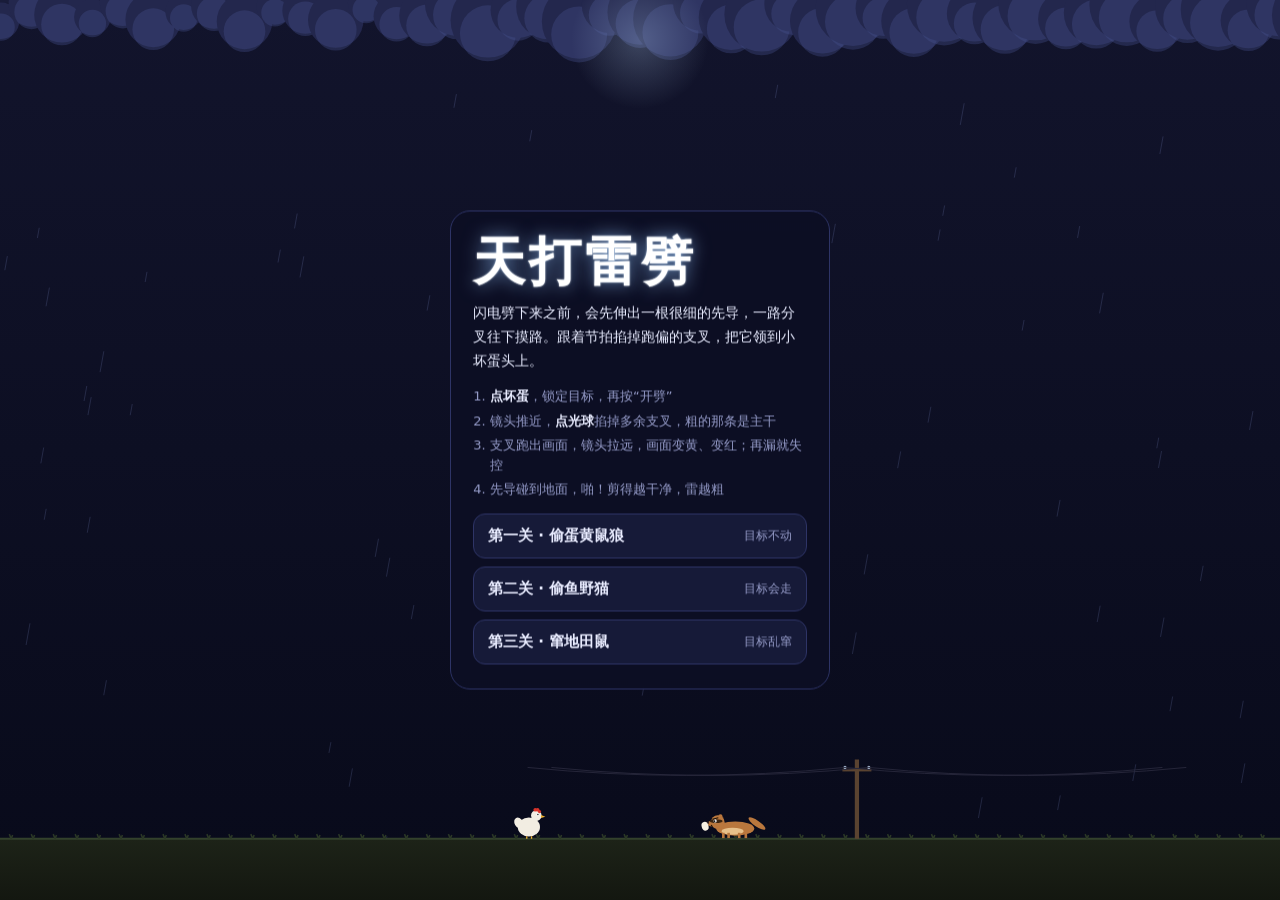
==== tianda/index.html @ 5920cec5 "Add 天打雷劈 lightning game prototype (tianda/) Co-Authored-By: Claude Opus 5.5 <noreply@anthropic.com> " ====
<!doctype html>
<html lang="zh-CN">
<head>
<meta charset="utf-8">
<meta name="viewport" content="width=device-width,initial-scale=1,viewport-fit=cover">
</head>
<body>
<title>天打雷劈</title>
<style>
/* Layout: full-bleed storm canvas; HUD pinned to the safe edges; menus float as one card in the middle */
:root{
  --night:#0a0c1d; --storm:#1b1f3f; --panel:rgba(13,15,36,.9); --line:#2e3466;
  --volt:#bfe6ff; --volt-hot:#ffffff; --amber:#ffc94a; --alarm:#ff4d5e; --ink:#e9ecff; --mute:#959bc8;
  --display:"PingFang SC","Hiragino Sans GB","Microsoft YaHei",system-ui,sans-serif;
  --body:system-ui,-apple-system,"PingFang SC","Microsoft YaHei",sans-serif;
  color-scheme:dark;
}
html,body{height:100%;margin:0;overflow:hidden;background:var(--night);color:var(--ink);font-family:var(--body);
  touch-action:none;-webkit-user-select:none;user-select:none;-webkit-tap-highlight-color:transparent}
[hidden]{display:none!important}
canvas{position:fixed;inset:0;display:block}
.hud{position:fixed;left:0;right:0;top:0;padding:calc(env(safe-area-inset-top,0px) + 12px) 16px 0;
  display:flex;justify-content:space-between;align-items:flex-start;gap:12px;pointer-events:none}
.hud-l{display:grid;gap:2px;min-width:0}
.lv{font-family:var(--display);font-weight:700;font-size:20px;letter-spacing:.04em;color:var(--volt-hot)}
.tg{font-size:12px;color:var(--mute)}
.hud-r{display:grid;justify-items:end;gap:6px}
.chip{font-size:12px;font-weight:700;padding:3px 10px;border-radius:999px;border:1px solid var(--line);color:var(--volt);background:rgba(10,12,29,.6);letter-spacing:.06em}
.chip.y{color:#1b1400;background:var(--amber);border-color:var(--amber)}
.chip.r{color:#fff;background:var(--alarm);border-color:var(--alarm)}
.prog{font-size:12px;color:var(--mute);font-variant-numeric:tabular-nums}
.prog b{color:var(--ink);font-size:15px}
.bottom{position:fixed;left:0;right:0;bottom:0;padding:0 16px calc(env(safe-area-inset-bottom,0px) + 18px);
  display:grid;justify-items:center;gap:10px;pointer-events:none}
.beats{display:flex;gap:10px}
.beats i{width:10px;height:10px;border-radius:50%;background:var(--line);transition:background .08s,transform .08s}
.beats i.on{background:var(--volt-hot);transform:scale(1.5);box-shadow:0 0 12px var(--volt)}
.beats i.on.acc{background:var(--amber);box-shadow:0 0 14px var(--amber)}
.hint{font-size:13px;color:var(--mute);text-align:center;max-width:32em}
.btn{pointer-events:auto;font-family:var(--display);font-size:22px;letter-spacing:.12em;border:0;border-radius:14px;
  padding:12px 34px;background:var(--amber);color:#1b1400;cursor:pointer;box-shadow:0 0 0 3px rgba(255,201,74,.25),0 0 28px rgba(255,201,74,.45)}
.btn:focus-visible,.panel button:focus-visible{outline:3px solid var(--volt);outline-offset:2px}
.btn:active{transform:translateY(1px)}
.panel{position:fixed;left:50%;top:50%;transform:translate(-50%,-50%);width:min(380px,calc(100% - 32px));max-height:calc(100% - 48px);overflow:auto;
  box-sizing:border-box;padding:24px 22px;border-radius:20px;background:var(--panel);border:1px solid var(--line);
  backdrop-filter:blur(6px);-webkit-backdrop-filter:blur(6px);display:grid;gap:14px}
.panel h1{margin:0;font-family:var(--display);font-weight:800;font-size:52px;line-height:1;letter-spacing:.08em;color:var(--volt-hot);
  text-shadow:0 0 18px rgba(150,200,255,.7),0 0 2px #fff;text-wrap:balance}
.sub{margin:0;font-size:14px;line-height:1.7;color:var(--ink)}
.how{margin:0;padding-left:1.3em;display:grid;gap:4px;font-size:13px;line-height:1.55;color:var(--mute)}
.how b{color:var(--ink);font-weight:700}
.levels{display:grid;gap:8px}
.levels button,.btns button{font-family:var(--body);font-size:15px;font-weight:700;text-align:left;cursor:pointer;
  border-radius:12px;border:1px solid var(--line);background:#161a38;color:var(--ink);padding:12px 14px;display:flex;justify-content:space-between;align-items:center;gap:10px}
.levels button span{font-weight:400;font-size:12px;color:var(--mute)}
.levels button:hover,.btns button:hover{border-color:var(--volt)}
.levels button.best span{color:var(--amber)}
.grade{font-family:var(--display);font-weight:800;font-size:64px;line-height:1;letter-spacing:.1em;text-align:center;color:var(--volt-hot);text-shadow:0 0 22px rgba(150,200,255,.75)}
.grade.miss{color:var(--mute);text-shadow:none}
.rline{text-align:center;font-size:14px;color:var(--ink);margin:0}
.score{text-align:center;font-variant-numeric:tabular-nums;color:var(--mute)}
.score b{font-size:40px;color:var(--amber);font-family:var(--display);font-weight:400}
.stars{text-align:center;font-size:26px;letter-spacing:.2em;color:var(--line)}
.stars .on{color:var(--amber)}
.rows{margin:0;display:grid;grid-template-columns:1fr auto;gap:6px 12px;font-size:13px}
.rows dt{color:var(--mute)}
.rows dd{margin:0;text-align:right;font-variant-numeric:tabular-nums;color:var(--ink)}
.rows dt small{display:block;font-size:11px;opacity:.75}
.btns{display:grid;grid-template-columns:1fr 1fr;gap:8px}
.btns button{justify-content:center}
.btns .primary{background:var(--amber);color:#1b1400;border-color:var(--amber)}
.btns .ghost{grid-column:1/-1;background:transparent}
.sound{position:fixed;right:16px;bottom:calc(env(safe-area-inset-bottom,0px) + 14px);pointer-events:auto;font-size:12px;
  background:rgba(10,12,29,.6);color:var(--mute);border:1px solid var(--line);border-radius:999px;padding:4px 10px;cursor:pointer}
@media (max-height:620px){.panel h1{font-size:40px}.grade{font-size:48px}}
</style>

<canvas id="c" aria-label="游戏画面"></canvas>

<div class="hud" id="hud" hidden>
  <div class="hud-l"><div class="lv" id="lvName"></div><div class="tg" id="tgName"></div></div>
  <div class="hud-r"><div class="chip" id="chip">画面稳定</div><div class="prog" id="progWrap"><b id="prog">0</b> / 30 步</div></div>
</div>

<div class="bottom" id="bottom" hidden>
  <div class="beats" id="beats"><i></i><i></i><i></i><i></i></div>
  <div class="hint" id="hint"></div>
  <button class="btn" id="go" hidden>开劈</button>
</div>
<button class="sound" id="sound" hidden>声音 开</button>

<section class="panel" id="menu">
  <h1>天打雷劈</h1>
  <p class="sub">闪电劈下来之前，会先伸出一根很细的先导，一路分叉往下摸路。跟着节拍掐掉跑偏的支叉，把它领到小坏蛋头上。</p>
  <ol class="how">
    <li><b>点坏蛋</b>，锁定目标，再按“开劈”</li>
    <li>镜头推近，<b>点光球</b>掐掉多余支叉，粗的那条是主干</li>
    <li>支叉跑出画面，镜头拉远，画面变黄、变红；再漏就失控</li>
    <li>先导碰到地面，啪！剪得越干净，雷越粗</li>
  </ol>
  <div class="levels" id="levels"></div>
</section>

<section class="panel" id="result" hidden>
  <div class="grade" id="rGrade">天罚</div>
  <p class="rline" id="rLine"></p>
  <div class="score"><b id="rScore">0</b> / 100</div>
  <div class="stars" id="rStars"></div>
  <dl class="rows" id="rRows"></dl>
  <div class="btns">
    <button id="rAgain">再来一次</button>
    <button id="rNext" class="primary">下一关</button>
    <button id="rMenu" class="ghost">回到选关</button>
  </div>
</section>

<script>
(() => {
const cv = document.getElementById('c'), ctx = cv.getContext('2d');
const $ = id => document.getElementById(id);
const PI = Math.PI, GROUND = 30;
const RM = matchMedia('(prefers-reduced-motion: reduce)').matches;
const FONT_D = '"PingFang SC","Hiragino Sans GB","Microsoft YaHei",system-ui,sans-serif';
const FONT_B = '"PingFang SC","Microsoft YaHei",system-ui,sans-serif';
const clamp = (v, a, b) => Math.max(a, Math.min(b, v));
const rnd = (a, b) => a + Math.random() * (b - a);
function angDiff(a, b){ let d = a - b; while (d > PI) d -= 2*PI; while (d < -PI) d += 2*PI; return d; }

/* ---------------- sizing & camera ---------------- */
let W = 0, H = 0, DPR = 1;
const S = { levels:[1,1,1], full:1, playW:1 };
const cam = { x:0, y:15.3, s:20 };
function resize(){
  DPR = Math.min(2, window.devicePixelRatio || 1);
  W = innerWidth; H = innerHeight;
  cv.width = Math.round(W*DPR); cv.height = Math.round(H*DPR);
  cv.style.width = W + 'px'; cv.style.height = H + 'px';
  S.playW = Math.min(W, H*0.62);           // same difficulty on wide screens
  const s0 = Math.min(S.playW/4.6, H/7.2);
  S.full = Math.min(W/21, H/34);
  S.levels = [s0, Math.max(s0/2, S.full), Math.max(s0/4, S.full)];
  if (rain.length === 0) for (let i = 0; i < 90; i++) rain.push(newDrop(true));
}
const w2s = (x, y) => [(x - cam.x)*cam.s + W/2, (y - cam.y)*cam.s + H/2];

/* ---------------- audio ---------------- */
const sfx = {
  ac:null, on:true,
  init(){
    if (this.ac){ this.ac.resume && this.ac.resume(); return; }
    try {
      const AC = window.AudioContext || window.webkitAudioContext; this.ac = new AC();
      const n = this.ac.sampleRate*2, b = this.ac.createBuffer(1, n, this.ac.sampleRate), d = b.getChannelData(0);
      for (let i = 0; i < n; i++) d[i] = Math.random()*2 - 1;
      this.noise = b; this.master = this.ac.createGain(); this.master.gain.value = 0.7; this.master.connect(this.ac.destination);
    } catch(e){ this.ac = null; }
  },
  ok(){ return this.ac && this.on; },
  env(node, t, a, d, peak){
    const g = this.ac.createGain(); g.gain.setValueAtTime(0.0001, t);
    g.gain.exponentialRampToValueAtTime(peak, t + a); g.gain.exponentialRampToValueAtTime(0.0001, t + a + d);
    node.connect(g); g.connect(this.master); return g;
  },
  noiseSrc(t, dur, type, freq, q){
    const s = this.ac.createBufferSource(); s.buffer = this.noise; s.loop = true;
    const f = this.ac.createBiquadFilter(); f.type = type; f.frequency.value = freq; if (q) f.Q.value = q;
    s.connect(f); s.start(t, Math.random()); s.stop(t + dur + 0.05); return f;
  },
  kick(acc){
    if (!this.ok()) return; const t = this.ac.currentTime, o = this.ac.createOscillator();
    o.frequency.setValueAtTime(acc ? 150 : 115, t); o.frequency.exponentialRampToValueAtTime(42, t + 0.16);
    this.env(o, t, 0.004, 0.2, acc ? 0.85 : 0.55); o.start(t); o.stop(t + 0.3);
    this.env(this.noiseSrc(t, 0.07, 'highpass', 7000), t, 0.002, 0.05, acc ? 0.14 : 0.07);
  },
  crackle(){ if (!this.ok()) return; const t = this.ac.currentTime; this.env(this.noiseSrc(t, 0.08, 'bandpass', 2600, 1.2), t, 0.002, 0.07, 0.35); },
  zap(perfect){
    if (!this.ok()) return; const t = this.ac.currentTime, o = this.ac.createOscillator(); o.type = 'square';
    o.frequency.setValueAtTime(1500, t); o.frequency.exponentialRampToValueAtTime(160, t + 0.12);
    this.env(o, t, 0.003, 0.12, 0.16); o.start(t); o.stop(t + 0.2);
    if (perfect){ const p = this.ac.createOscillator(); p.frequency.value = 1760; this.env(p, t + 0.02, 0.005, 0.18, 0.15); p.start(t); p.stop(t + 0.3); }
  },
  deny(){ if (!this.ok()) return; const t = this.ac.currentTime, o = this.ac.createOscillator(); o.type = 'triangle'; o.frequency.value = 180; this.env(o, t, 0.004, 0.14, 0.3); o.start(t); o.stop(t + 0.2); },
  warn(red){
    if (!this.ok()) return; const t = this.ac.currentTime;
    [0, 0.13].forEach((dt, i) => { const o = this.ac.createOscillator(); o.type = 'sawtooth'; o.frequency.value = (red ? 260 : 340) - i*50; this.env(o, t + dt, 0.005, 0.1, 0.12); o.start(t + dt); o.stop(t + dt + 0.15); });
  },
  select(){ if (!this.ok()) return; const t = this.ac.currentTime, o = this.ac.createOscillator(); o.frequency.setValueAtTime(660, t); o.frequency.exponentialRampToValueAtTime(1100, t + 0.12); this.env(o, t, 0.005, 0.16, 0.25); o.start(t); o.stop(t + 0.25); },
  thunder(power){
    if (!this.ok()) return; const t = this.ac.currentTime;
    this.env(this.noiseSrc(t, 0.25, 'highpass', 900), t, 0.002, 0.22, 0.9);
    const f = this.noiseSrc(t + 0.3, 3, 'lowpass', 500); f.frequency.setValueAtTime(500, t + 0.3); f.frequency.exponentialRampToValueAtTime(70, t + 3);
    this.env(f, t + 0.3, 0.06, 2.6, 0.6 + power*0.5);
  }
};

/* ---------------- levels ---------------- */
const LEVELS = [
  { name:'第一关', villainName:'偷蛋黄鼠狼', villain:{kind:'weasel', x:3.6, amp:0, freq:0}, others:[{kind:'hen', x:-4.2}, {kind:'pole', x:8.2}], beat:0.56 },
  { name:'第二关', villainName:'偷鱼野猫', villain:{kind:'cat', x:-2.4, amp:2.6, freq:0.36}, others:[{kind:'pole', x:-8.6}, {kind:'hen', x:4.6}, {kind:'hen', x:7.4}], beat:0.52 },
  { name:'第三关', villainName:'窜地田鼠', villain:{kind:'rat', x:1.2, amp:5.4, freq:0.55}, others:[{kind:'hen', x:-6.4}, {kind:'pole', x:3.4}, {kind:'hen', x:8.6}], beat:0.47 },
];
let best = {};
try { best = JSON.parse(localStorage.getItem('tdlp-best') || '{}') || {}; } catch(e){ best = {}; }

/* ---------------- state ---------------- */
let G;
function newGame(i, phase){
  const L = LEVELS[i];
  const v = Object.assign({}, L.villain, { villain:true, x0:L.villain.x, state:'idle' });
  v.dir = v.x > 0 ? -1 : 1;
  G = {
    phase, lv:i, L, t:0, playT:0, zt:0, ft:0,
    tips:[], segs:[], beat:0, nextBeat:0, lastBeat:-9,
    objs:[v, ...L.others.map(o => Object.assign({}, o, { state:'idle', dir:1 }))],
    level:0, tint:0, levelBeats:[0,0,0], taps:0, perfect:0, selected:false,
    parts:[], texts:[], flash:0, shake:0, idc:1, mainSet:new Set(), main:null,
    winner:null, runaway:false, struck:false, shown:false, pulse:0
  };
}
const villain = () => G.objs[0];
const tgtX = () => villain().x;
const lineX = y => tgtX() * y / GROUND;

/* ---------------- leader mechanics ---------------- */
function mkSeg(x0, y0, x1, y1, id, faint){
  const dx = x1 - x0, dy = y1 - y0, len = Math.hypot(dx, dy) || 1, nx = -dy/len, ny = dx/len;
  const j1 = rnd(-0.2, 0.2)*len, j2 = rnd(-0.2, 0.2)*len;
  return { p:[x0, y0, x0 + dx*0.33 + nx*j1, y0 + dy*0.33 + ny*j1, x0 + dx*0.66 + nx*j2, y0 + dy*0.66 + ny*j2, x1, y1], id, faint, born:G.t, deadAt:0 };
}
function grow(t, len){
  const px = t.x, py = t.y;
  let nx = px + Math.cos(t.a)*len, ny = py + Math.sin(t.a)*len;
  if (ny > GROUND){ const k = (GROUND - py)/(ny - py); nx = px + (nx - px)*k; ny = GROUND; }
  t.px = px; t.py = py; t.x = nx; t.y = ny; t.born = G.t;
  t.path.push({ x:nx, y:ny });
  G.segs.push(mkSeg(px, py, nx, ny, t.id, t.faint));
}
function newTip(x, y, a){
  const id = G.idc++;
  return { id, x, y, px:x, py:y, a, path:[{x, y}], lineage:[id], faint:false, life:0, born:G.t };
}
function fork(t){
  const side = Math.random() < 0.5 ? -1 : 1;
  const nt = newTip(t.x, t.y, clamp(t.a + side*rnd(0.5, 0.85), 0.35, PI - 0.35));
  nt.path = t.path.slice(); nt.lineage = t.lineage.concat(nt.id);
  const nid = G.idc++; t.id = nid; t.lineage = t.lineage.concat(nid);
  t.a -= side*0.12;
  const tapN = G.tips.filter(x => !x.faint).length;
  if (tapN >= 5 || (G.level >= 1 && Math.random() < 0.5)){ nt.faint = true; nt.life = 2; }
  G.tips.push(nt);
  grow(nt, rnd(0.55, 0.8));
  if (!nt.faint) sfx.crackle();
}
function refreshLive(){
  const live = new Set();
  for (const t of G.tips) for (const id of t.lineage) live.add(id);
  for (const s of G.segs) if (!live.has(s.id) && !s.deadAt) s.deadAt = G.t;
}
function pickMain(){
  let best = null, bd = 1e9;
  for (const t of G.tips){ if (t.faint) continue; const d = Math.abs(t.x - lineX(t.y)) - t.y*0.02; if (d < bd){ bd = d; best = t; } }
  G.main = best; G.mainSet = new Set(best ? best.lineage : []);
}
function tappable(){ return G.tips.filter(t => !t.faint); }
function bbox(list){
  let x0 = 1e9, x1 = -1e9, y0 = 1e9, y1 = -1e9;
  for (const t of list){ x0 = Math.min(x0, t.x); x1 = Math.max(x1, t.x); y0 = Math.min(y0, t.y); y1 = Math.max(y1, t.y); }
  return { x0, x1, y0, y1 };
}
function fitLevel(){
  const tt = tappable(); if (!tt.length) return 0;
  const b = bbox(tt), bw = (b.x1 - b.x0) + 1.6, bh = (b.y1 - b.y0) + 3.4;
  for (let l = 0; l < 3; l++){ const s = S.levels[l]; if (bw*s <= S.playW*0.94 && bh*s <= H*0.86) return l; }
  return 3;
}
function kill(t){
  const i = G.tips.indexOf(t); if (i < 0) return;
  G.tips.splice(i, 1); refreshLive(); pickMain();
}

function onBeat(){
  G.beat++; G.lastBeat = G.t; G.pulse = 1;
  const dur = G.runaway ? 0.13 : Math.max(0.36, G.L.beat - G.beat*0.004);
  G.nextBeat = G.t + dur;
  if (!G.runaway) sfx.kick(G.beat % 4 === 1); else sfx.crackle();
  const vx = tgtX();
  for (const t of G.tips.slice()){
    if (t.faint){ t.life--; if (t.life <= 0){ kill(t); continue; } }
    let ta = Math.atan2(GROUND - t.y, vx - t.x), pull = 0.13;
    if (G.runaway){ ta = PI/2 - (t.side || 0)*0.45; pull = 0.3; }
    else for (const o of G.objs){
      if (o.kind !== 'pole') continue;
      const dx = o.x - t.x, dy = (GROUND - 2.6) - t.y, d = Math.hypot(dx, dy);
      if (d < 5.5 && t.y > GROUND - 10) t.a += angDiff(Math.atan2(dy, dx), t.a)*0.24*(1 - d/5.5);
    }
    t.a += angDiff(ta, t.a)*pull + (Math.random() - 0.5)*(G.runaway ? 0.3 : 0.55);
    if (t.x < -10) t.a = Math.min(t.a, 1.2);
    if (t.x > 10) t.a = Math.max(t.a, PI - 1.2);
    t.a = clamp(t.a, 0.4, PI - 0.4);
    grow(t, rnd(1.0, 1.25));
  }
  // faint leaders that reach the ground just die out
  for (const t of G.tips.slice()) if (t.faint && t.y >= GROUND) kill(t);
  pickMain();
  if (!G.runaway && G.beat > 1){
    const main = G.main;
    for (const t of G.tips.slice()){
      if (t.faint || t.y >= GROUND - 1.4) continue;
      if (Math.random() < (t === main ? 0.78 : 0.32)) fork(t);
    }
  }
  refreshLive(); pickMain();

  const landed = tappable().filter(t => t.y >= GROUND);
  if (landed.length){
    landed.sort((a, b) => Math.abs(a.x - vx) - Math.abs(b.x - vx));
    startFinale(landed[0]); return;
  }
  if (G.runaway) return;
  const L = fitLevel();
  if (L >= 3){ goRunaway(); return; }
  if (L > G.level){ sfx.warn(L === 2); screenText(L === 1 ? '支叉跑出画面 · 黄色警告' : '又漏了 · 红色警告', L === 1 ? '#ffc94a' : '#ff4d5e'); }
  else if (L < G.level) screenText('收回来了', '#bfe6ff');
  G.level = L;
  G.levelBeats[G.level]++;
}
function goRunaway(){
  G.runaway = true; G.level = 2; sfx.warn(true);
  screenText('失控了！', '#ff4d5e', 34);
  const vx = tgtX(); let worst = null, wd = -1;
  for (const t of tappable()){ const d = Math.abs(t.x - lineX(t.y)); if (d > wd){ wd = d; worst = t; } }
  G.tips = [worst]; worst.side = Math.sign(worst.x - vx) || 1;
  refreshLive(); pickMain(); G.levelBeats[2] += 4;
  setHint('先导失控，自己往下冲了……');
}

/* ---------------- ending ---------------- */
function startFinale(tip){
  G.phase = 'finale'; G.ft = 0; G.winner = tip;
  const live = tappable().length;
  const v = villain(), x = tip.x;
  let outcome = 'ground', hitObj = null;
  if (Math.abs(x - v.x) < 1.5){ outcome = 'hit'; hitObj = v; }
  else {
    let bd = 9;
    for (const o of G.objs){ if (o.villain) continue; const r = o.kind === 'pole' ? 1.0 : 1.15, d = Math.abs(x - o.x); if (d < r && d < bd){ bd = d; hitObj = o; outcome = o.kind; } }
  }
  G.outcome = outcome; G.hitObj = hitObj;
  // bolt points
  const pts = [];
  for (let i = 0; i < tip.path.length; i++){
    const p = tip.path[i]; pts.push(p);
    const q = tip.path[i + 1];
    if (q){ const dx = q.x - p.x, dy = q.y - p.y, l = Math.hypot(dx, dy) || 1; const j = rnd(-0.22, 0.22)*l; pts.push({ x:p.x + dx*0.5 - dy/l*j, y:p.y + dy*0.5 + dx/l*j }); }
  }
  G.bolt = pts;
  // scoring
  const vx = v.x; let dev = 0;
  for (const p of tip.path) dev += Math.abs(p.x - vx*p.y/GROUND);
  dev /= tip.path.length;
  const acc = Math.round(35*clamp(1 - dev/3.5, 0, 1));
  const lb = G.levelBeats, tot = Math.max(1, lb[0] + lb[1] + lb[2]);
  const camS = Math.round(25*clamp((lb[0] + 0.4*lb[1])/tot, 0, 1));
  const rhythm = G.taps ? Math.round(15*G.perfect/G.taps) : 6;
  const power = G.runaway ? 3 : live === 1 ? 25 : live === 2 ? 14 : 6;
  const mult = outcome === 'hit' ? 1 : outcome === 'ground' ? 0.45 : 0.3;
  const score = Math.round((acc + camS + rhythm + power)*mult);
  G.power = power; G.result = { acc, camS, rhythm, power, mult, score, live, dev };
  setHint('');
}
function strike(){
  G.flash = 1; G.shake = RM ? 0.12 : 0.6;
  sfx.thunder(G.power/25);
  const v = villain(), w = G.winner;
  for (let i = 0; i < 40; i++) G.parts.push({ x:w.x, y:GROUND - 0.1, vx:rnd(-6, 6), vy:rnd(-9, -2), life:rnd(0.4, 1), max:1, c:'#fff3b0', sz:rnd(1.5, 3), g:16 });
  if (G.outcome === 'hit'){
    v.state = 'char';
    worldText(v.x, GROUND - 2.6, G.power >= 25 ? '天罚！' : G.power >= 14 ? '焦了' : '麻了一下', '#ffc94a', 26);
  } else {
    v.state = 'flee'; v.dir = v.x >= w.x ? 1 : -1;
    worldText(v.x, GROUND - 2.4, '略略略～', '#e9ecff', 20);
    const o = G.hitObj;
    if (G.outcome === 'hen'){ o.state = 'char'; worldText(o.x, GROUND - 2.4, '咯咯哒？！', '#ff4d5e', 20);
      for (let i = 0; i < 18; i++) G.parts.push({ x:o.x, y:GROUND - 0.6, vx:rnd(-3, 3), vy:rnd(-5, -1), life:rnd(1, 2), max:2, c:'#f4efe6', sz:rnd(2, 4), g:3, feather:true }); }
    else if (G.outcome === 'pole'){ o.state = 'spark'; worldText(o.x, GROUND - 4, '全村停电', '#ff4d5e', 22); }
    else worldText(w.x, GROUND - 1.6, '劈了个寂寞', '#959bc8', 18);
  }
}
function showResult(){
  const r = G.result, o = G.outcome, v = G.L.villainName;
  const grade = o !== 'hit' ? (G.runaway ? '失控' : '劈歪了') : r.power >= 25 ? '天罚' : r.power >= 14 ? '粗雷' : '细雷';
  const lines = {
    hit: r.power >= 25 ? `${v}被劈成了爆炸头，一路干干净净` : r.power >= 14 ? `劈中了，可惜分了点电，雷不够粗` : `支叉太多，电全分散了，${v}只是麻了一下`,
    hen: `劈中了无辜的老母鸡，${v}趁乱跑了`,
    pole: `雷被电线杆截走了，${v}大摇大摆跑了`,
    ground: `劈在泥地上，${v}溜之大吉`
  };
  $('rGrade').textContent = grade; $('rGrade').className = 'grade' + (o === 'hit' ? '' : ' miss');
  $('rLine').textContent = lines[o];
  $('rScore').textContent = r.score;
  const stars = r.score >= 85 ? 3 : r.score >= 65 ? 2 : r.score >= 40 ? 1 : 0;
  $('rStars').innerHTML = [0,1,2].map(i => `<span class="${i < stars ? 'on' : ''}">★</span>`).join('');
  const resultName = { hit:'劈中 ×1', hen:'劈到母鸡 ×0.3', pole:'劈到电线杆 ×0.3', ground:'劈空 ×0.45' }[o];
  $('rRows').innerHTML =
    `<dt>准度<small>主干离虚线平均 ${r.dev.toFixed(1)} 步</small></dt><dd>${r.acc} / 35</dd>` +
    `<dt>镜头<small>近景 ${G.levelBeats[0]} 拍 · 黄 ${G.levelBeats[1]} · 红 ${G.levelBeats[2]}</small></dt><dd>${r.camS} / 25</dd>` +
    `<dt>节拍<small>踩点 ${G.perfect} / ${G.taps} 次</small></dt><dd>${r.rhythm} / 15</dd>` +
    `<dt>雷势<small>落地时还剩 ${r.live} 条先导</small></dt><dd>${r.power} / 25</dd>` +
    `<dt>结局</dt><dd>${resultName}</dd>`;
  const isLast = G.lv === LEVELS.length - 1;
  $('rNext').textContent = isLast ? '从头再来' : '下一关';
  if (!best[G.lv] || r.score > best[G.lv]){ best[G.lv] = r.score; try { localStorage.setItem('tdlp-best', JSON.stringify(best)); } catch(e){} }
  $('result').hidden = false; $('hud').hidden = true; $('bottom').hidden = true;
  setTimeout(() => { try { $('rNext').focus({ preventScroll:true }); } catch(e){} }, 50);
}

/* ---------------- effects ---------------- */
function worldText(x, y, txt, c, sz){ G.texts.push({ x, y, txt, c, sz:sz || 18, life:1.6, max:1.6, world:true }); }
function screenText(txt, c, sz){ G.texts.push({ sx:W/2, sy:H*0.3, txt, c, sz:sz || 20, life:1.3, max:1.3, world:false }); }
function tapText(sx, sy, txt, c){ G.texts.push({ sx, sy, txt, c, sz:16, life:0.7, max:0.7, world:false }); }
const rain = [];
function newDrop(any){ return { x:Math.random()*(W + 200) - 100, y:any ? Math.random()*H : -20, l:rnd(10, 22), v:rnd(500, 800) }; }

/* ---------------- UI wiring ---------------- */
let hintText = '';
function setHint(t){ if (t !== hintText){ hintText = t; $('hint').textContent = t; } }
function buildMenu(){
  $('levels').innerHTML = LEVELS.map((L, i) => {
    const b = best[i]; const sub = (L.villain.amp ? (i === 2 ? '目标乱窜' : '目标会走') : '目标不动') + (b != null ? ` · 最高 ${b}` : '');
    return `<button data-i="${i}" class="${b != null ? 'best' : ''}">${L.name} · ${L.villainName}<span>${sub}</span></button>`;
  }).join('');
  $('levels').querySelectorAll('button').forEach(b => b.addEventListener('click', () => startLevel(+b.dataset.i)));
}
function startLevel(i){
  sfx.init();
  newGame(i, 'select');
  $('menu').hidden = true; $('result').hidden = true;
  $('hud').hidden = false; $('bottom').hidden = false; $('sound').hidden = false;
  $('lvName').textContent = G.L.name; $('tgName').textContent = '目标：' + G.L.villainName;
  $('go').hidden = true; setHint('点一下' + G.L.villainName + '，锁定目标');
}
function selectTarget(){
  if (G.selected) return;
  G.selected = true; sfx.select();
  $('go').hidden = false; setHint('虚线就是理想路线 · 准备好就开劈');
}
function begin(){
  if (G.phase !== 'select') return;
  sfx.init(); if (!G.selected){ G.selected = true; }
  $('go').hidden = true;
  G.phase = 'zoomin'; G.zt = 0;
  const t = newTip(0, 0, PI/2); G.tips = [t]; pickMain();
  setHint('点光球掐掉跑偏的支叉 · 粗的那条是主干');
}
$('go').addEventListener('click', begin);
$('rAgain').addEventListener('click', () => startLevel(G.lv));
$('rNext').addEventListener('click', () => startLevel((G.lv + 1) % LEVELS.length));
$('rMenu').addEventListener('click', () => { newGame(G.lv, 'menu'); buildMenu(); $('result').hidden = true; $('menu').hidden = false; $('hud').hidden = true; $('bottom').hidden = true; });
$('sound').addEventListener('click', () => { sfx.on = !sfx.on; $('sound').textContent = sfx.on ? '声音 开' : '声音 关'; });
addEventListener('keydown', e => { if ((e.key === ' ' || e.key === 'Enter') && G.phase === 'select' && document.activeElement === document.body){ e.preventDefault(); begin(); } });

cv.addEventListener('pointerdown', e => {
  const x = e.clientX, y = e.clientY;
  if (G.phase === 'select'){
    const v = villain(), [sx, sy] = w2s(v.x, GROUND - 0.5);
    if (Math.hypot(x - sx, y - sy) < Math.max(44, 1.3*cam.s)) selectTarget();
    else if (G.selected) {} // ignore stray taps
    return;
  }
  if (G.phase !== 'play' || G.runaway) return;
  let hit = null, hd = 1e9;
  for (const t of tappable()){
    const [sx, sy] = w2s(...tipPos(t)); const d = Math.hypot(x - sx, y - sy);
    if (d < 34 && d < hd){ hd = d; hit = t; }
  }
  if (!hit) return;
  if (tappable().length <= 1){ sfx.deny(); tapText(x, y - 24, '至少留一条', '#ff4d5e'); return; }
  const off = Math.min(G.t - G.lastBeat, G.nextBeat - G.t);
  const perfect = off < 0.14;
  G.taps++; if (perfect) G.perfect++;
  sfx.zap(perfect);
  const [wx, wy] = tipPos(hit);
  for (let i = 0; i < 14; i++) G.parts.push({ x:wx, y:wy, vx:rnd(-3, 3), vy:rnd(-3, 3), life:rnd(0.2, 0.5), max:0.5, c:perfect ? '#ffc94a' : '#bfe6ff', sz:rnd(1, 2.5), g:0 });
  tapText(x, y - 26, perfect ? '踩点！' : '掐', perfect ? '#ffc94a' : '#bfe6ff');
  if (hit === G.main) tapText(x, y - 46, '主干换了一条', '#959bc8');
  kill(hit);
  const L = fitLevel(); if (L < G.level){ G.level = L; screenText('收回来了', '#bfe6ff'); }
});
function tipPos(t){
  const k = clamp((G.t - t.born)/0.12, 0, 1);
  return [t.px + (t.x - t.px)*k, t.py + (t.y - t.py)*k];
}

/* ---------------- update ---------------- */
function camTarget(){
  if (G.phase === 'zoomin' || (G.phase === 'play' && !G.runaway)){
    const s = S.levels[G.level], tt = tappable();
    if (!tt.length) return { x:0, y:0, s };
    const b = bbox(tt);
    return { x:(b.x0 + b.x1)/2, y:(b.y0 + b.y1)/2 + 0.12*H/s, s };
  }
  return { x:0, y:15.3, s:S.full };
}
function update(dt){
  G.t += dt;
  for (const d of rain){ d.y += d.v*dt; d.x -= d.v*0.18*dt; if (d.y > H + 30) Object.assign(d, newDrop(false)); }
  if (G.phase === 'play' || G.phase === 'zoomin') G.playT += dt;
  const v = villain();
  if (v.state === 'idle' && v.amp && (G.phase === 'play' || G.phase === 'zoomin')){
    const nx = v.x0 + v.amp*Math.sin(G.playT*v.freq*2); if (Math.abs(nx - v.x) > 1e-4) v.dir = nx > v.x ? 1 : -1; v.x = nx;
  }
  if (v.state === 'flee') v.x += v.dir*7*dt;
  for (const o of G.objs){
    if (o.state === 'char' && Math.random() < dt*7) G.parts.push({ x:o.x + rnd(-0.3, 0.3), y:GROUND - 1.1, vx:rnd(-0.3, 0.3), vy:rnd(-1.6, -0.9), life:1.6, max:1.6, c:'#6a6d80', sz:rnd(4, 8), g:-0.2, smoke:true });
    if (o.state === 'spark' && Math.random() < dt*10) G.parts.push({ x:o.x + rnd(-0.6, 0.6), y:GROUND - 2.6, vx:rnd(-2, 2), vy:rnd(-2, 1), life:0.4, max:0.4, c:'#bfe6ff', sz:2, g:6 });
  }
  if (G.phase === 'zoomin'){ G.zt += dt; if (G.zt > 0.95){ G.phase = 'play'; G.nextBeat = G.t + 0.25; } }
  if (G.phase === 'play' && G.t >= G.nextBeat) onBeat();
  if (G.phase === 'finale' || G.phase === 'result'){
    G.ft += dt;
    if (!G.struck && G.ft >= 1.15){ G.struck = true; strike(); }
    if (!G.shown && G.ft >= 3.0){ G.shown = true; G.phase = 'result'; showResult(); }
  }
  const ct = camTarget();
  const sp = G.phase === 'zoomin' ? 3.2 : G.phase === 'finale' ? 3.4 : 5;
  const k = 1 - Math.exp(-dt*sp);
  cam.x += (ct.x - cam.x)*k; cam.y += (ct.y - cam.y)*k;
  cam.s = Math.exp(Math.log(cam.s) + (Math.log(ct.s) - Math.log(cam.s))*k);
  for (const p of G.parts){ p.life -= dt; p.vy += (p.g || 0)*dt; p.x += p.vx*dt; p.y += p.vy*dt; if (p.feather) p.vx *= 0.98; }
  G.parts = G.parts.filter(p => p.life > 0);
  for (const t of G.texts) t.life -= dt;
  G.texts = G.texts.filter(t => t.life > 0);
  G.flash *= Math.exp(-dt*4); G.shake = Math.max(0, G.shake - dt);
  G.pulse *= Math.exp(-dt*7);
  const tl = (G.phase === 'play' || G.phase === 'finale') ? (G.runaway ? 2.4 : G.level) : 0;
  G.tint += (tl - G.tint)*(1 - Math.exp(-dt*4));
  updateHud();
}
let hudCache = {};
function setTxt(id, v){ if (hudCache[id] !== v){ hudCache[id] = v; $(id).textContent = v; } }
function updateHud(){
  if (G.phase !== 'play' && G.phase !== 'zoomin' && G.phase !== 'select') return;
  let maxY = 0; for (const t of tappable()) maxY = Math.max(maxY, t.y);
  setTxt('prog', String(Math.min(30, Math.round(maxY))));
  const lvl = G.runaway ? 3 : G.level;
  const chipT = ['画面稳定', '黄色警告', '红色警告', '失控'][lvl];
  if (hudCache.chip !== chipT){ hudCache.chip = chipT; const c = $('chip'); c.textContent = chipT; c.className = 'chip' + (lvl === 1 ? ' y' : lvl >= 2 ? ' r' : ''); }
  const bi = G.beat > 0 ? (G.beat - 1) % 4 : -1, on = G.phase === 'play' && G.t - G.lastBeat < 0.16;
  const key = bi + ':' + on;
  if (hudCache.beat !== key){
    hudCache.beat = key;
    $('beats').querySelectorAll('i').forEach((el, i) => { el.className = (on && i === bi) ? ('on' + (i === 0 ? ' acc' : '')) : ''; });
  }
}

/* ---------------- render ---------------- */
function render(){
  ctx.setTransform(DPR, 0, 0, DPR, 0, 0);
  // sky
  const fl = G.flash, beatFl = G.phase === 'play' ? G.pulse*0.05 : 0;
  const g = ctx.createLinearGradient(0, 0, 0, H);
  g.addColorStop(0, `rgb(${18 + fl*120 + beatFl*200|0},${20 + fl*120 + beatFl*200|0},${44 + fl*140 + beatFl*255|0})`);
  g.addColorStop(1, `rgb(${8 + fl*60|0},${10 + fl*60|0},${26 + fl*80|0})`);
  ctx.fillStyle = g; ctx.fillRect(0, 0, W, H);
  // rain
  ctx.strokeStyle = 'rgba(160,180,255,0.16)'; ctx.lineWidth = 1; ctx.beginPath();
  for (const d of rain){ ctx.moveTo(d.x, d.y); ctx.lineTo(d.x + d.l*0.18, d.y - d.l); }
  ctx.stroke();

  ctx.save();
  if (G.shake > 0){ const m = G.shake*16; ctx.translate(rnd(-m, m), rnd(-m, m)); }
  drawCloud();
  drawGround();
  if (G.selected && G.phase !== 'result' && !(G.phase === 'finale' && G.struck)) drawGuide();
  for (const o of G.objs) drawObj(o);
  if (G.phase === 'select') drawSelectRing();
  drawSegs();
  if (G.phase === 'play' || G.phase === 'zoomin') drawTips();
  if (G.bolt && G.struck) drawBolt();
  drawParts();
  drawTexts(true);
  ctx.restore();

  // warning tint
  if (G.tint > 0.02){
    const t = G.tint, col = t < 1.5 ? [255, 201, 74] : [255, 77, 94], a = Math.min(1, t < 1.5 ? t : t - 1);
    const rg = ctx.createRadialGradient(W/2, H/2, Math.min(W, H)*0.3, W/2, H/2, Math.max(W, H)*0.75);
    rg.addColorStop(0, `rgba(${col},0)`); rg.addColorStop(1, `rgba(${col},${0.42*a})`);
    ctx.fillStyle = rg; ctx.fillRect(0, 0, W, H);
    ctx.fillStyle = `rgba(${col},${(t < 1.5 ? 0.05 : 0.09)*a})`; ctx.fillRect(0, 0, W, H);
  }
  if (G.phase === 'play' || G.phase === 'zoomin'){ drawArrow(); drawMinimap(); }
  drawTexts(false);
  if (G.flash > 0.01){ ctx.fillStyle = `rgba(240,246,255,${G.flash*0.85})`; ctx.fillRect(0, 0, W, H); }
}
function circle(x, y, r){ ctx.beginPath(); ctx.arc(x, y, r, 0, 2*PI); ctx.fill(); }
function drawCloud(){
  const [, cy0] = w2s(0, -1.6);
  if (cy0 > 0){ ctx.fillStyle = '#191c3a'; ctx.fillRect(0, 0, W, cy0); }
  const charge = G.phase === 'select' || G.phase === 'zoomin' ? 0.5 + 0.5*Math.sin(G.t*6) : G.pulse;
  for (let i = -24; i <= 24; i++){
    const x = i*1.15, y = -1.25 + Math.sin(i*2.3)*0.35, [sx, sy] = w2s(x, y), r = (1.05 + ((i*7 + 49) % 3)*0.18)*cam.s;
    if (sx + r < 0 || sx - r > W || sy - r > H) continue;
    ctx.fillStyle = '#23274d'; circle(sx, sy, r);
    ctx.fillStyle = 'rgba(70,80,140,0.35)'; circle(sx, sy + r*0.35, r*0.75);
  }
  const [ox, oy] = w2s(0, -0.2), R = 2.6*cam.s;
  if (oy + R > 0){
    const rg = ctx.createRadialGradient(ox, oy, 0, ox, oy, R);
    rg.addColorStop(0, `rgba(190,220,255,${0.25 + 0.35*charge})`); rg.addColorStop(1, 'rgba(190,220,255,0)');
    ctx.fillStyle = rg; ctx.fillRect(ox - R, oy - R, 2*R, 2*R);
  }
}
function drawGround(){
  const [, gy] = w2s(0, GROUND);
  if (gy > H + 10) return;
  const gg = ctx.createLinearGradient(0, gy, 0, gy + Math.max(80, cam.s*4));
  gg.addColorStop(0, '#1d2318'); gg.addColorStop(1, '#0c0e0a');
  ctx.fillStyle = gg; ctx.fillRect(-40, gy, W + 80, H - gy + 40);
  ctx.strokeStyle = '#33412c'; ctx.lineWidth = 2; ctx.beginPath(); ctx.moveTo(-40, gy); ctx.lineTo(W + 40, gy); ctx.stroke();
  // grass tufts
  ctx.strokeStyle = '#2b3826'; ctx.lineWidth = 1.5; ctx.beginPath();
  for (let i = -30; i <= 30; i++){ const [sx] = w2s(i*0.83 + 0.3, GROUND); if (sx < -10 || sx > W + 10) continue; const h = cam.s*0.18; ctx.moveTo(sx, gy); ctx.lineTo(sx - h*0.4, gy - h); ctx.moveTo(sx, gy); ctx.lineTo(sx + h*0.3, gy - h*0.8); }
  ctx.stroke();
}
function drawGuide(){
  const [ax, ay] = w2s(0, 0), [bx, by] = w2s(tgtX(), GROUND - 0.6);
  ctx.save(); ctx.setLineDash([7, 9]); ctx.lineDashOffset = -G.t*30;
  ctx.strokeStyle = 'rgba(255,201,74,0.5)'; ctx.lineWidth = 1.6;
  ctx.beginPath(); ctx.moveTo(ax, ay); ctx.lineTo(bx, by); ctx.stroke(); ctx.restore();
}
function drawSelectRing(){
  const v = villain(), [sx, sy] = w2s(v.x, GROUND - 0.55), r = Math.max(26, 1.15*cam.s)*(1 + 0.08*Math.sin(G.t*5));
  ctx.strokeStyle = G.selected ? '#ffc94a' : 'rgba(255,201,74,0.8)'; ctx.lineWidth = 2;
  ctx.beginPath(); ctx.arc(sx, sy, r, 0, 2*PI); ctx.stroke();
  ctx.font = `16px ${FONT_D}`; ctx.textAlign = 'center'; ctx.fillStyle = '#ffc94a';
  ctx.fillText(G.selected ? '目标' : '点我', sx, sy - r - 8);
}
function segAlpha(s){
  if (!s.deadAt) return 1;
  const k = clamp((G.t - s.deadAt)/0.35, 0, 1), end = s.faint ? 0 : 0.16;
  return 1 + (end - 1)*k;
}
function strokeSeg(s, frac){
  const p = s.p; const [x0, y0] = w2s(p[0], p[1]); ctx.moveTo(x0, y0);
  const n = frac*3;
  for (let i = 1; i <= 3; i++){
    const f = clamp(n - (i - 1), 0, 1); if (f <= 0) break;
    const ax = p[(i - 1)*2], ay = p[(i - 1)*2 + 1], bx = p[i*2], by = p[i*2 + 1];
    const [sx, sy] = w2s(ax + (bx - ax)*f, ay + (by - ay)*f); ctx.lineTo(sx, sy);
  }
}
function drawSegs(){
  if (!G.segs.length) return;
  const zf = clamp(cam.s/S.levels[0], 0.45, 1);
  const strike = G.struck ? Math.max(0, 1 - (G.ft - 1.15)/0.5) : 0;
  const finaleMain = (G.phase === 'finale' || G.phase === 'result') && !G.struck;
  ctx.save(); ctx.globalCompositeOperation = 'lighter'; ctx.lineCap = 'round'; ctx.lineJoin = 'round';
  for (const pass of [0, 1]){
    for (const s of G.segs){
      let a = segAlpha(s); if (a <= 0.01) continue;
      const main = G.mainSet.has(s.id);
      let w = (main ? 2.6 : s.faint ? 0.7 : 1.4)*zf;
      if (G.struck){ a *= 0.25 + strike; }
      if (finaleMain && G.winner && G.winner.lineage.includes(s.id)){ w = 3; }
      const frac = clamp((G.t - s.born)/0.12, 0, 1);
      ctx.beginPath(); strokeSeg(s, frac);
      if (pass === 0){ ctx.strokeStyle = `rgba(110,150,255,${0.14*a})`; ctx.lineWidth = w*5 + 2; }
      else { ctx.strokeStyle = s.faint ? `rgba(170,190,255,${0.55*a})` : `rgba(228,242,255,${a})`; ctx.lineWidth = w; }
      ctx.stroke();
    }
  }
  ctx.restore();
}
function drawTips(){
  ctx.save(); ctx.globalCompositeOperation = 'lighter';
  for (const t of G.tips){
    const [sx, sy] = w2s(...tipPos(t));
    if (t.faint){ ctx.fillStyle = 'rgba(180,200,255,0.35)'; circle(sx, sy, 2.5); continue; }
    const main = t === G.main, r = (main ? 12 : 10)*(1 + 0.3*G.pulse);
    const rg = ctx.createRadialGradient(sx, sy, 0, sx, sy, r*2.2);
    const col = main ? '170,225,255' : '210,170,255';
    rg.addColorStop(0, 'rgba(255,255,255,1)'); rg.addColorStop(0.3, `rgba(${col},0.85)`); rg.addColorStop(1, `rgba(${col},0)`);
    ctx.fillStyle = rg; circle(sx, sy, r*2.2);
  }
  ctx.restore();
  // tap ring on non-main tips so targets read clearly
  ctx.lineWidth = 1.2;
  for (const t of tappable()){
    if (t === G.main) continue;
    const [sx, sy] = w2s(...tipPos(t));
    ctx.strokeStyle = 'rgba(210,170,255,0.55)'; ctx.beginPath(); ctx.arc(sx, sy, 17 + 3*Math.sin(G.t*8), 0, 2*PI); ctx.stroke();
  }
}
function boltAlpha(t){
  if (t < 0) return 0; if (t < 0.09) return 1; if (t < 0.16) return 0.12; if (t < 0.32) return 1; if (t < 0.38) return 0.3; if (t < 0.46) return 0.9;
  return Math.max(0, 0.9 - (t - 0.46)/1.1);
}
function drawBolt(){
  const a = boltAlpha(G.ft - 1.15); if (a <= 0) return;
  const base = (G.power >= 25 ? 9 : G.power >= 14 ? 5.5 : 2.6)*clamp(cam.s/S.full, 1, 3);
  ctx.save(); ctx.globalCompositeOperation = 'lighter'; ctx.lineCap = 'round'; ctx.lineJoin = 'round';
  const path = () => { ctx.beginPath(); G.bolt.forEach((p, i) => { const [x, y] = w2s(p.x, p.y); i ? ctx.lineTo(x, y) : ctx.moveTo(x, y); }); };
  path(); ctx.strokeStyle = `rgba(120,160,255,${0.25*a})`; ctx.lineWidth = base*6; ctx.stroke();
  path(); ctx.strokeStyle = `rgba(190,220,255,${0.55*a})`; ctx.lineWidth = base*2.2; ctx.stroke();
  path(); ctx.strokeStyle = `rgba(255,255,255,${a})`; ctx.lineWidth = base; ctx.stroke();
  ctx.restore();
}
function drawParts(){
  for (const p of G.parts){
    const [sx, sy] = w2s(p.x, p.y), a = clamp(p.life/p.max, 0, 1);
    if (p.smoke){ ctx.fillStyle = `rgba(110,112,130,${0.35*a})`; circle(sx, sy, p.sz*(2 - a)*cam.s/22); continue; }
    ctx.fillStyle = p.c; ctx.globalAlpha = a;
    if (p.feather){ ctx.save(); ctx.translate(sx, sy); ctx.rotate(p.life*3); ctx.fillRect(-p.sz, -p.sz/3, p.sz*2, p.sz*0.7); ctx.restore(); }
    else circle(sx, sy, p.sz);
    ctx.globalAlpha = 1;
  }
}
function drawTexts(world){
  ctx.textAlign = 'center';
  for (const t of G.texts){
    if (t.world !== world) continue;
    const a = clamp(t.life/t.max*2, 0, 1), rise = (1 - t.life/t.max)*30;
    let x, y; if (world){ [x, y] = w2s(t.x, t.y); } else { x = t.sx; y = t.sy; }
    ctx.font = `${t.sz}px ${FONT_D}`; ctx.globalAlpha = a;
    ctx.lineWidth = 4; ctx.strokeStyle = 'rgba(8,10,24,0.85)'; ctx.strokeText(t.txt, x, y - rise);
    ctx.fillStyle = t.c; ctx.fillText(t.txt, x, y - rise);
    ctx.globalAlpha = 1;
  }
}
function drawArrow(){
  const v = villain(), [sx, sy] = w2s(v.x, GROUND - 0.5);
  const bottomTop = $('bottom').getBoundingClientRect().top;
  const maxY = Math.min(H - 40, bottomTop - 26);
  if (sy < maxY && sx > 20 && sx < W - 20) return;
  const ax = clamp(sx, 36, W - 36), ay = Math.min(maxY, Math.max(80, sy));
  const ang = Math.atan2(sy - ay + 60, sx - ax);
  ctx.save(); ctx.translate(ax, ay); ctx.rotate(ang);
  ctx.fillStyle = 'rgba(255,201,74,0.9)'; ctx.beginPath(); ctx.moveTo(14, 0); ctx.lineTo(-6, -9); ctx.lineTo(-2, 0); ctx.lineTo(-6, 9); ctx.closePath(); ctx.fill();
  ctx.restore();
  let maxT = 0; for (const t of tappable()) maxT = Math.max(maxT, t.y);
  ctx.font = `12px ${FONT_B}`; ctx.textAlign = 'center'; ctx.fillStyle = '#ffc94a';
  ctx.fillText(`${G.L.villainName} · 还差 ${Math.max(0, Math.round(GROUND - maxT))} 步`, clamp(ax, 70, W - 70), ay - 16);
}
function drawMinimap(){
  const hb = $('hud').getBoundingClientRect();
  const mw = 58, mh = 88, x0 = W - 16 - mw, y0 = hb.bottom + 10, k = Math.min(mw/22, mh/33);
  const m = (x, y) => [x0 + mw/2 + x*k, y0 + 4 + (y + 0.5)*k];
  ctx.fillStyle = 'rgba(10,12,29,0.7)'; ctx.strokeStyle = '#2e3466'; ctx.lineWidth = 1;
  ctx.fillRect(x0, y0, mw, mh); ctx.strokeRect(x0 + 0.5, y0 + 0.5, mw - 1, mh - 1);
  const [gx, gy] = m(0, GROUND); ctx.fillStyle = '#1d2318'; ctx.fillRect(x0 + 1, gy, mw - 2, y0 + mh - gy - 1);
  ctx.strokeStyle = 'rgba(255,201,74,0.5)'; ctx.beginPath(); ctx.moveTo(...m(0, 0)); ctx.lineTo(...m(tgtX(), GROUND)); ctx.stroke();
  ctx.strokeStyle = 'rgba(228,242,255,0.85)'; ctx.beginPath();
  for (const s of G.segs){ if (s.deadAt || s.faint) continue; ctx.moveTo(...m(s.p[0], s.p[1])); ctx.lineTo(...m(s.p[6], s.p[7])); }
  ctx.stroke();
  for (const o of G.objs){ const [ox, oy] = m(o.x, GROUND - 0.6); ctx.fillStyle = o.villain ? '#ffc94a' : o.kind === 'pole' ? '#8a6a4a' : '#f4efe6'; ctx.fillRect(ox - 1.5, oy - 1.5, 3, 3); }
  // view rectangle
  const vw = W/cam.s, vh = H/cam.s, [rx, ry] = m(cam.x - vw/2, cam.y - vh/2);
  ctx.save(); ctx.beginPath(); ctx.rect(x0, y0, mw, mh); ctx.clip();
  ctx.strokeStyle = G.level === 0 ? '#bfe6ff' : G.level === 1 ? '#ffc94a' : '#ff4d5e'; ctx.strokeRect(rx, ry, vw*k, vh*k); ctx.restore();
}

/* ---------------- characters ---------------- */
function ell(x, y, rx, ry, rot){ ctx.beginPath(); ctx.ellipse(x, y, rx, ry, rot || 0, 0, 2*PI); ctx.fill(); }
function drawObj(o){
  const [sx, gy] = w2s(o.x, GROUND);
  const u = cam.s;
  if (sx < -u*14 && o.kind !== 'pole') return;
  if (o.kind !== 'pole' && (sx < -u*2 || sx > W + u*2)) return;
  ctx.save(); ctx.translate(sx, gy); ctx.scale(u, u); ctx.lineWidth = 1.5/u;
  const ch = o.state === 'char';
  const bob = o.state === 'idle' && o.villain ? Math.abs(Math.sin(G.t*(o.amp ? 9 : 3)))*0.06 : o.state === 'flee' ? Math.abs(Math.sin(G.t*18))*0.12 : 0;
  ctx.translate(0, -bob);
  if (o.kind === 'pole'){ drawPole(o, u); ctx.restore(); return; }
  if (o.kind === 'hen'){ drawHen(ch); ctx.restore(); return; }
  ctx.scale(o.dir || 1, 1);
  const pal = { weasel:['#b9773d', '#e7c08a'], cat:['#d48a3f', '#f1d2a4'], rat:['#8c8c9a', '#c9c9d4'] }[o.kind];
  const body = ch ? '#18181c' : pal[0], belly = ch ? '#26262c' : pal[1];
  // tail
  ctx.fillStyle = body;
  if (o.kind === 'rat'){ ctx.strokeStyle = ch ? '#18181c' : '#d9a0a8'; ctx.lineWidth = 0.06; ctx.beginPath(); ctx.moveTo(-0.5, -0.25); ctx.quadraticCurveTo(-1.1, -0.1, -1.2, -0.6); ctx.stroke(); }
  else ell(-0.82, -0.55, 0.38, 0.11, -0.6);
  // body
  ell(0, -0.36, o.kind === 'rat' ? 0.55 : 0.72, o.kind === 'cat' ? 0.32 : 0.27);
  ctx.fillStyle = belly; ell(0.1, -0.26, 0.42, 0.13);
  // legs
  ctx.fillStyle = body; [-0.4, -0.15, 0.25, 0.45].forEach((lx, i) => { const sw = o.state === 'flee' || (o.amp && G.phase === 'play') ? Math.sin(G.t*20 + i*1.6)*0.06 : 0; ctx.fillRect(lx + sw - 0.05, -0.2, 0.1, 0.2); });
  // head
  const hx = o.kind === 'rat' ? 0.55 : 0.66, hy = o.kind === 'cat' ? -0.72 : -0.6, hr = o.kind === 'cat' ? 0.3 : 0.26;
  ctx.fillStyle = body;
  if (o.kind === 'cat'){ ctx.beginPath(); ctx.moveTo(hx - 0.25, hy - 0.12); ctx.lineTo(hx - 0.18, hy - 0.45); ctx.lineTo(hx - 0.02, hy - 0.22); ctx.moveTo(hx + 0.05, hy - 0.22); ctx.lineTo(hx + 0.2, hy - 0.45); ctx.lineTo(hx + 0.27, hy - 0.1); ctx.fill(); }
  if (o.kind === 'rat'){ ctx.fillStyle = ch ? '#18181c' : '#d9a0a8'; circle(hx - 0.12, hy - 0.24, 0.13); ctx.fillStyle = body; }
  if (o.kind === 'weasel'){ circle(hx - 0.1, hy - 0.22, 0.08); }
  circle(hx, hy, hr);
  ell(hx + hr*0.85, hy + 0.05, 0.16, 0.11);
  // mask / stripes
  if (!ch && o.kind === 'weasel'){ ctx.fillStyle = '#3a2410'; ell(hx + 0.06, hy - 0.04, 0.24, 0.07); }
  if (!ch && o.kind === 'cat'){ ctx.strokeStyle = '#8a4f1d'; ctx.lineWidth = 0.05; ctx.beginPath(); ctx.moveTo(-0.3, -0.62); ctx.lineTo(-0.25, -0.45); ctx.moveTo(-0.05, -0.66); ctx.lineTo(0, -0.48); ctx.moveTo(0.2, -0.64); ctx.lineTo(0.24, -0.47); ctx.stroke(); }
  // nose
  ctx.fillStyle = ch ? '#000' : '#2a1a1a'; circle(hx + hr + 0.12, hy + 0.02, 0.045);
  // eyes + sly brow
  ctx.fillStyle = '#fff'; circle(hx + 0.1, hy - 0.05, ch ? 0.08 : 0.06);
  ctx.fillStyle = '#000'; if (!ch) circle(hx + 0.12, hy - 0.04, 0.03);
  if (!ch){ ctx.strokeStyle = '#1a0f05'; ctx.lineWidth = 0.04; ctx.beginPath(); ctx.moveTo(hx - 0.02, hy - 0.17); ctx.lineTo(hx + 0.2, hy - 0.11); ctx.stroke();
    ctx.strokeStyle = '#1a0f05'; ctx.beginPath(); ctx.arc(hx + 0.18, hy + 0.09, 0.07, 0.2, 1.4); ctx.stroke(); }
  // loot
  if (o.state !== 'char'){
    if (o.kind === 'weasel'){ ctx.fillStyle = '#f7f1e3'; ell(hx + hr + 0.22, hy + 0.15, 0.13, 0.17, 0.3); }
    if (o.kind === 'cat'){ ctx.fillStyle = '#9fb4c8'; ell(hx + hr + 0.28, hy + 0.12, 0.22, 0.07); ctx.beginPath(); ctx.moveTo(hx + hr + 0.48, hy + 0.12); ctx.lineTo(hx + hr + 0.62, hy + 0.02); ctx.lineTo(hx + hr + 0.62, hy + 0.22); ctx.fill(); }
    if (o.kind === 'rat'){ ctx.fillStyle = '#e8c35a'; ell(hx + hr + 0.16, hy + 0.12, 0.12, 0.06, 0.4); ell(hx + hr + 0.2, hy + 0.2, 0.12, 0.06, -0.3); }
  } else {
    // afro puff
    ctx.fillStyle = '#0d0d10'; for (let i = 0; i < 6; i++) circle(hx - 0.25 + i*0.1, hy - 0.3 - Math.sin(i*1.3)*0.08, 0.14);
  }
  ctx.restore();
}
function drawHen(ch){
  ctx.fillStyle = ch ? '#18181c' : '#f2ede2'; ell(0, -0.45, 0.42, 0.36);
  ell(-0.38, -0.6, 0.16, 0.22, -0.5);
  circle(0.28, -0.88, 0.2);
  ctx.fillStyle = ch ? '#2a2a30' : '#d9342b'; circle(0.24, -1.1, 0.07); circle(0.33, -1.1, 0.07); circle(0.4, -1.03, 0.06);
  ctx.fillStyle = ch ? '#2a2a30' : '#f1b432'; ctx.beginPath(); ctx.moveTo(0.46, -0.9); ctx.lineTo(0.62, -0.84); ctx.lineTo(0.46, -0.79); ctx.fill();
  ctx.fillStyle = '#fff'; circle(0.33, -0.92, ch ? 0.07 : 0.045); if (!ch){ ctx.fillStyle = '#000'; circle(0.34, -0.92, 0.025); }
  ctx.strokeStyle = ch ? '#18181c' : '#f1b432'; ctx.lineWidth = 0.05; ctx.beginPath(); ctx.moveTo(-0.08, -0.1); ctx.lineTo(-0.08, 0); ctx.moveTo(0.1, -0.1); ctx.lineTo(0.1, 0); ctx.stroke();
}
function drawPole(o, u){
  ctx.fillStyle = '#5a4330'; ctx.fillRect(-0.08, -3, 0.16, 3);
  ctx.fillRect(-0.55, -2.65, 1.1, 0.1);
  ctx.fillStyle = '#9fb0c8'; circle(-0.45, -2.7, 0.06); circle(0.45, -2.7, 0.06);
  ctx.strokeStyle = 'rgba(40,40,60,0.9)'; ctx.lineWidth = 1/u; ctx.beginPath();
  for (const dx of [-0.45, 0.45]){ ctx.moveTo(dx, -2.7); ctx.quadraticCurveTo(dx + 6, -2.1, dx + 12, -2.7); ctx.moveTo(dx, -2.7); ctx.quadraticCurveTo(dx - 6, -2.1, dx - 12, -2.7); }
  ctx.stroke();
  if (o.state === 'spark'){ ctx.fillStyle = `rgba(190,230,255,${0.5 + 0.5*Math.sin(G.t*40)})`; circle(0, -2.7, 0.25); }
}

/* ---------------- boot ---------------- */
let last = performance.now();
function frame(now){
  const dt = Math.min(0.05, (now - last)/1000); last = now;
  update(dt); render(); requestAnimationFrame(frame);
}
addEventListener('resize', resize);
newGame(0, 'menu'); resize(); buildMenu();
requestAnimationFrame(frame);
})();
</script>

</body>
</html>
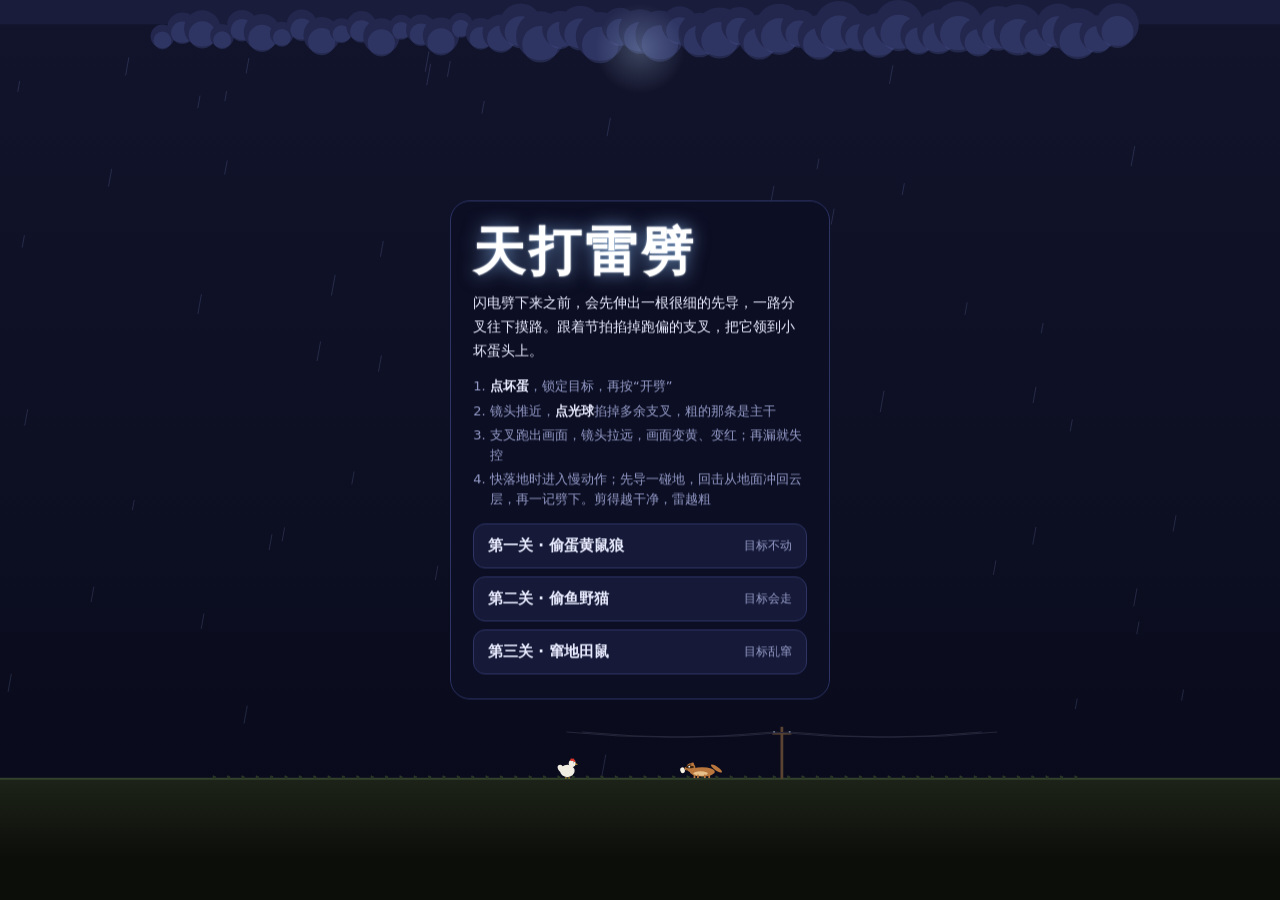
==== commit 88d4b1df: "天打雷劈 v3: longer fall, branch ramp, slow-mo finale, return-stroke camera, video sound Co-Authored-By:" ====
--- a/tianda/index.html
+++ b/tianda/index.html
@@ -36,6 +36,8 @@
 .beats i{width:10px;height:10px;border-radius:50%;background:var(--line);transition:background .08s,transform .08s}
 .beats i.on{background:var(--volt-hot);transform:scale(1.5);box-shadow:0 0 12px var(--volt)}
 .beats i.on.acc{background:var(--amber);box-shadow:0 0 14px var(--amber)}
+.bottom.mid{bottom:auto;top:54%}
+.bottom.mid .beats{display:none}
 .hint{font-size:13px;color:var(--mute);text-align:center;max-width:32em}
 .btn{pointer-events:auto;font-family:var(--display);font-size:22px;letter-spacing:.12em;border:0;border-radius:14px;
   padding:12px 34px;background:var(--amber);color:#1b1400;cursor:pointer;box-shadow:0 0 0 3px rgba(255,201,74,.25),0 0 28px rgba(255,201,74,.45)}
@@ -79,7 +81,7 @@
 
 <div class="hud" id="hud" hidden>
   <div class="hud-l"><div class="lv" id="lvName"></div><div class="tg" id="tgName"></div></div>
-  <div class="hud-r"><div class="chip" id="chip">画面稳定</div><div class="prog" id="progWrap"><b id="prog">0</b> / 30 步</div></div>
+  <div class="hud-r"><div class="chip" id="chip">画面稳定</div><div class="prog" id="progWrap"><b id="prog">0</b> / 42 步</div></div>
 </div>
 
 <div class="bottom" id="bottom" hidden>
@@ -96,7 +98,7 @@
     <li><b>点坏蛋</b>，锁定目标，再按“开劈”</li>
     <li>镜头推近，<b>点光球</b>掐掉多余支叉，粗的那条是主干</li>
     <li>支叉跑出画面，镜头拉远，画面变黄、变红；再漏就失控</li>
-    <li>先导碰到地面，啪！剪得越干净，雷越粗</li>
+    <li>快落地时进入慢动作；先导一碰地，回击从地面冲回云层，再一记劈下。剪得越干净，雷越粗</li>
   </ol>
   <div class="levels" id="levels"></div>
 </section>
@@ -115,10 +117,12 @@
 </section>
 
 <script>
+const SAMPLES = {"bed": "SUQzBAAAAAABBFRYWFgAAAASAAADbWFqb3JfYnJhbmQAbXA0MgBUWFhYAAAAEQAAA21pbm9yX3ZlcnNpb24AMQBUWFhYAAAAIAAAA2NvbXBhdGlibGVfYnJhbmRzAGlzb21tcDQxbXA0MgBUU1NFAAAADwAAA0xhdmY2MC4xNi4xMDAAAAAAAAAAAAAAAP/zcMAAAAAAAAAAAABJbmZvAAAADwAAAc4AARuRAAMGCAsNEBMVFxsdHyIlJyksLzE0Njk8PkBERkhKTlBSVVdaXV9hZWdpbG9xc3Z5e36Ag4aIio6QkpSYmpyfoqSnqauvsbO3ubu9wMPFyMrN0NLU2Nrc3uLk5uns7vHz9vn7/QAAAABMYXZjNjAuMzEAAAAAAAAAAAAAAAAkA6gAAAAAAAEbkdY0zUEAAAAAAAAAAAAAAAAA//NgxAAeaSYgAN5GPTJTUx8mOEnjXhc3+PDrM5JgFAWBwN4XbMJALEmyWyYLBGcUOAnA4EEmeamMXwdxjZdtsCg8PQ6ut6IdXe1RejsUMvt6CHdNC3ZKhCwhdHRP67hBhA/B3/GIvlt8k////ulJ+COl/+WRjy0dIy9lJHgYZwP2I79/nt+aIDAIFQSpBRDMxCTjoQHDCNRhhAZs//NixBUhoT5YDVt4AAxIHjw++phJaUF7SKQgBDIAJDgJALc0mn9o4cSEhuC7U5IK1MMZ7jPErCiU8S+Yc9NQ5K7vfe9YrjP+d++4E0O2vijwY8LCxcLBE+B4nE6gxE48VWAweQyKwAl4DNl95M+BAQk0rl8mPFegQPKfqB/5+iDHNnscziNDoBiLsUIuosxdR3nxMoDbDweSsV6Nfv/zYsQeJvvmtH+PQACFsgjCJggJqPU8SWIkniMD5YiB2UKyLiyGHCwqfNpvdcxuQSH63d3XH6UKHu4wUGkR/H+lGTf/I0PBFIgbrVz/9z+6VCaUiUZJAvJCuPkc8yn/9f//21PcdfxSfnSKRMz6bihn//////+kuLslC57vf/9eXZAnBoLjYHmQzy8QWSwkFomLkGcbJkA+3IcbaOf/82LEEiTamrkfzzAAOxWrtfL1GVlluV5Zyfq2KQdwglslnJJppOIQJU5uu0yzpSRuiM5M53z5my1c3y/800vVM3/Z///l7ut4jNuGd9MgqCyQjB5h6I8oiSYLAi3oiccSzJxniuYtE06jTNeDsStRkKwkkaCoNLBUJ6xKGmArGnVr/7wuwCLGrebFQkE9Sg8nAgOOijMPnmJICALp//NgxA4g6X6sbssGjXkyLuSNM+dXwt6sP5mDJoxUDqhr1gUFpKXj4jnJVqoKVkAhQMxbqDu9uiW1i/yeK22Fl2WGGdTPo0VcMZR4KaT85FkXcanYqKYIV709x6w3jf3G2d9nfFv/fc7/+D7/9LhlUR87FNC84Z/Xe8yjNP9WJ3yYnq0NWUJTijogCnPREosBSU+CUfTBg5Icv9RD//NixBkhyf6kVtJG6IMXtE0xmvuhQMfgdp1Nr2ZVCcHGDC6jM6fH/tHTPucNjFzOj+AiTWVlVCKxjKn+T5/egrSpE1FdP+T1K2kXmU4xiiZEkCZYs8qJ05Y4tbREtCgGEwEQnmBJqJdqRt5QHBx47iiJPpF1NWN6RWRJKgLLAeZk2iG+NjGDgQsaHDGUhKkwBRFgUzIATgJUZiDTR//zYsQhJSJukATbBvCEZePFEdWIuBEV1abCGWgNl5xI4MXCoV8q3ufpQccVQ0jo5sVK98+fvzree+zd8wOdSb4+3DFdTDQoKdckQ5VpPizSuHBZEz06hI67mSGletMlfPpMJe0Jhce5sghQ8CCySLA45OPOG2TRUIJFKzt0sd/5GgCrZp3qHmSLmuiGGBhUgv0xRGQAg4xIwgeeIRj/82LEHCBqBqhW0kawnhDaa67l0ogJEwNIm+K2FSnFcm5B+P38sZSTizGDxx3yr20KC1aw7hKQYfQTTcz8m0y0LLrqXvD6zp0n2QxpCORwdpmkDjIs6QkaxSIEDFnRpQajYHHPZiIQgqHFqPigNEDy8gtdA+NuNy1/A4Q9qQUQNcRMHLRMGgsyRHe5nyUEGtnaEv/IckmRAsx26rnm//NgxCofWe60XsrGuNEKgDMPMeuVHGH5hrXaJo+q3Oe1eeSv5fZk3XlbaFu3L8DbXNgfH5ZsuxEPrDYiEMdNjo4++uKjjIgrUfZSLJYBxQcpd7g2HakrmhiRdbSVb4oxKgCU5LZJLbs2HYQhiQuMle66m6nI5Tsvqusk0uIXPfR8/Bs4twDrf/32JrCy7sqSNQAmLFsO5Nuh53Ja//NixDsei0blvnsGlsiXNjMxL7+amsTd7fOfnHK/shrMsZyTNDWbEwQv5PZiHIG6fezj9/6uV9etwz/zOf+k6bUFWpjQiEk63UoK91UWv7bcqyCAgVO/5fJ70s8FzQ24kIbK6t0P4BGMh+ZHLkL8XbK5tAaLN+XjFI914TycR52z+5ipycvkNYToEuYCyGYZMIZOnpnEnyyKCSaLq//zYsRQIDqCyFbCRp4ppAEhjHhtMjHjPfR1CLSuWh2Ea95k4qEWIJBcpvBWlHWgiBwAMmxMZBKGFI8KvQUQBiUjbkm6HZa42qYOTJGhhgiyjLCECM6nfCXTBMKApfRjUYOIdhMjOB7fOXllol1yGNp0tsT4NBa+Ru5JtAozLupsqGKhMt9lUg1RkPN/Hzf3uk9d2g4UjRUEW3c5WL7/82LEXx7A+sB+0wyN/rwME1e/356m+b17+f90BQf8vYizjv///2ft+hJVNbdbbd+0PZ1Yhrj+YC8do0tYVjivHDk/TJLDUaDgHaGUTkztclvcToptArx11+8ApzIOuGXARTE9D09CNuWENvNDhyVOpvCv8PM8aQiScqcO8TJf59OV09GUv5a+qks+qGOl7u8zUbpQiwqMD2Vw4Mhs//NgxHQe21L1vmDFVj0gl17QrP11BCiksktu/gXGLYRVEjTtsqeU/0snJal+zjfyfopPzssJ1nify8uU0rVcrbBM94wvHN55MxtdiTM7MRXqcjz7m1Ki5rPR7e17mcekadSojqYeWw92VbDmUipZXKKkChyjqkVx8q3VVyt2E/rTudvW9COlMoo+r983+II4F6TSBa+m3LDZdse5//NixIcfa6rlHmGLDmVaJYkPPM4hEckKj8Xqv9H2KNjTIG0HwU5Ob8w9wuve31fsOx/86Ha6U7Zgh28IYINp7PsJH1oKmh9TrxLX6Tof+X/yHlpGE3eVWOoR80pJeVz/z4uDW8wZwZPzL/5z8rdSjl7/7ZHSMwdW6svPiuulxtw4U0UFq6Tlqs5jxwnQEkBZqlhgQ8oGOMoMY3dRdf/zYsSZH6tCyFbCRroW5SiQo0JR0lzD6KEjtVXLp5NjM3QbYFGszFdVjpezV6s2d3ER6rKuLbDNpPbtnssTwkCpxAfqa4BK9Sa2nfte2kUkuPt7xnaQFbq2tW1NJ+kYqWL8n887lv7YX9Gr6/36Lq7f+SoCHHE3dE7QToZyLYhJ5KEQix0iBFRXLe53Us6zD09Ek9Kvghdchq+4s/X/82LEqh/JJrRW1hYZc6OGrH5MxzsddD98+j/WeqdD9KiwyOVXSRgIpkz+ILz3FIykaPlYYJrNK/7PZFZDrhUuoVG1Wy96WbRWsXTVz28rppMcqb+kmZOjOu7d0diMnGUx6jdFCtSScIAYhPHhGoVsQHiIWAWwCGZSDgF+AFCpWwB5RolOvU2ViEns5MqrM6mdh9BK77ft0R9ZJtPM//NgxLogK264XsjFTOUnOqfIZVQtM7kyUDOa50g1Dbkd0YN9lB6EZIR3NrsuLYJXDaAQ4AR1T81apnB+UjZgPlbkF/6N/X5U3+l3MfFINeMxCP/7/38lMCnCqcmIGp+JEUERjQELHhgJO3AUYwJgYAUkC4BWTTqHhY9W6quFGZHtfjZLLsvxJJXByubUim4Zl+HwJ18InGBLnL3Q//NixMggod64NtJG72VfZpRZibzt4931sQ3VvjesjH3Zl950ugMT+7Rw3Bv9p+LM2K+4V1cPj+NtaGn9VJ3LVzMIw71d9Usuz4AzpcC5U5Z/8l//8/h5TnHT5su4jWApoYtQp2YJQzIylQwIEMPrcd5PJYMwpBD8iQM6cVqrdHOp5aj3Pw1jCJqnv7+C6nulgW0BmCUZh5Ew1Mi+uP/zYsTVI3l+oA7eTFlcb42odYZuEkduk6L5GsyCOfYz8r/mrFoXP7YkM2/3XLPt3V99PzIfMoXMn/hzz5GI3BFChljFv65+yltb8IdQMz/MVRI4IxkzRpOwLh5FMQOgMjmJoYJDTVx8Ch40JtKLAGhe2gseKSDCVbxQDMojKwrY4YLwqTB4KxJHBHGRwaAtDlA8MickYag7Iupo3RT/82DE1yKLVqQO0YcofvY0YIK6tQ16G6FCS90ZamGjqLLqfSqUNopj2MSvVZHOQxil3OQ5HWboleis9uzsm2qI1aaNX6W32Ms+1lNMHDFnZk2/ZnsZTKdlchG3TQX4Ao5gowKaAUOTFUgCICaQ4nivhcSSKK6B6mwpi6J8wp0/xQqQkCjmclYfisgK0f6yqGBWSsEVlQw0SXkDYfX/82LE2yO7SqANWzgBfOnJsfopaEaDQIIJIJhZ/JpSOcJjYp4FZ3RuIQyHHBUbQ/zW1Y+fiHI9w3RI+dNSgPxIkvUqjZ0Pj7zrNNzeuKTS0zFlc5t3jPIlV44DQdW7+RVE4gpqeJNr5rTGfBv7V9L03W/+Y8fV5fEQxybVHDXCoYEMUD6DOly2Pfff////////+q7v/v//////8WhP//[base64]/zYsSDNhwWwC/ZYABXYWs1Wa9XG3Xpszn3eh7ky5d3TRi1bOt1Zq1H8TV9ntrjUdEto8tHc9rfJrdyn9erzl5mk59a1mZmZmZneuWjpWojcPoYmzl21rHdPqgvLTFZVhfFtQpuAwwZEKI4oAMwWFwzDQCVf1iEPomFAqHVBWBv9hCDMaV0bL6s/dLSGYpSSDqRhxxLixKDCjdVWCn/[base64]/82LENyBZergW0kbouz2Ub5FhDW7BEWtvWONwhjvmZZIa6nVDBsFVkCWGpFRAFXKChgNsoPPoid14CS8sGr2sfMre2PaSK6KBUw9z13074VAqVFVA1f2K5puXt2ALJ+gm0XGyLADJZA4pYZJOmKjDzNLhll0RoW+i7Pa/cHve1DlBb1aqapO8XQ4ddbIIwrV4pnOnZZGhVC4xkuq7//NixEUgQf68FsoG7My8tFyLL+iSKyltmcWA1OtDooOtgJhAH3JFFMngMJCTKbhU3PNqqcxzk0tYKICoDFE/Ki6kRcY5T3uumQJGvkcct3hCfhsrbYbR4ymCX1DnwnSwuXeR8i4vJK8Dtc9w8+N7Gel71yG/N2q3ZoJEThCB2a2EUchDfP0y7xIRNpKYpfKcP+T5/mef02JiLyI+JP/zYsRUHxtm5Z57BpYlMtxOlPykImuUDcX7Muazafsv7Sf/P03IiJHixSLojN3uqTZY6UNTNSl/5yS5rrBZFG0heqcWaIERbydYU9lcEQylS6ohAcLIGliiiBHPImTFAVgkghNB0FiaMZMCFPSOOEbIBFK30sRSO6s6dbLHBRpf5PPUv7z4R7w4f5dmWZtkpc0LNHVyvnIfckI/hHD/82DEZx7y+tBWykaOsin5bj1PvQph8iQNlP8IaAKh0vclXVSbljoVAZCkXUOTXxol9GtbSYt+SKsiMOPaoRfkUicIklgCEkEsds3C8dZan36Zx/0cwoc1qiFLJOqsDzba7GVbKZGZsafVJ/zBsei8HgMAhoeKHTTGuRFanihBYIlxcdWdEFpAyCi7QsjJuFsMhul8u3cXQskx58n/82LEeh9xwsQ2wkbOB763rQ3+7v1Gwb4/GLugwgesMu8IIS0wWG888pGaHgNwYbNyyBXZp7u3LnYTRxEQNRFkoWelIekHbE1HcvbF19X60HEPeReF1dPsm6CjOcoc4cWIFZHtO6EdmXC70uqcfn6/2nM6bS58t/UudnlDkln4q/SOdD1l9QsB+8c47/oVZZxtuS9sKbwQdj8ynEzj//NixIwfEz68NsIG8IrJE2dfSSapQ0zz1J2ejVJhTsBn+/eEemysi5athd56k7N3GA9GrJWzTkZTOZJ0fzG0PR22nW0rPm0ZzejV0b9ubulFZmZt0sq/bZTNybVX1Xf0J1qqM+hTI27rS8//g6gCYRyP8Tb6VmkanJHJL26vSP2Yk1tZzh4sDzdSWDAc6y4m5vItqUcfSpk+oikGkP/zYsSfHjOq2F7BhPOZF1TcD5r8H4iBqaZTNAotKUeOl452fKjuHL4sfcoInVZXbbJ71MxxMM+1yMXSqGBQBnUQ/cMPsewPoQqj1dKHU3C4jGCN4IrqE2jz0upgLFCorW8Jm3I3Jb18FCkBmFC+Ni5aRCeuA0hQQmV64SpC1glNBLtuG7EEy0XbL5iJl0ljaBevKLPiNlct8vdTvlP/82DEth6CCthewlByXOwzZGau99he1VR9C3GZU04FP01qzaFnmmS+e3XBBF/57tiV5WgYwGJfhvoRA7bf4++N97/////etJ+tt3yz072VK9ySSXfiSgUCamiXg/cD6YjrnYja651Aw93bMsg+r/3CZbcjYr09A0sP+rPegKL5/AJKjvvEWZ+FknnlC5/TQUJXsBWGjG5uTH3il57/82LEyx9hutj+eYTbdPJoRnP9F7T+Hn+qf5WF+Xkj8NM5v4TI4fuZGhjB0Vgm4FQk1sO2rGWCr3CQNpGbBXQqCSaUnKm0RIQOEByNyRpyX+mRw/Kx0Y6yb5Qsm01GUOTLlOW7QJn+amEnNyIABBwLeIgHIrUgnZvvhS2QKsaxrKYjOpvw9SIxBODI10ZBHnYVSLK/DbzL9pCnX4Ra//NixN0fyx7cXnsGlkubXhnnChmfK17kV6XYXX8vN9m/fKZS5cgJCqTIyEC1RvbYY2EXphqcjciVhp6sNKtqGVFOFUUaB8ewGTdwqAGqoQhixjlQgDgAgqERqyKTFyYOu4iDylgisqjNJnVCoCETFSjfereLS1GxOsNk4scGv5njs+4pxHvo7XNyS4WqPp5laKa5lU26GKcmVkexK//zYMTtI5NGuFbSRu6Na7RouKqzneyi7IeKGeqORD/23vafX6W11O1P2Qr0N1CQkz9XMYeLtFVKhXbN6EpCKNEYCXuCBwxiYMRXTEgYdRi1oshMKCHccEjAzEiAR1dDD1Q8ADCa4kXRBIsZACgVZc0iUrAtmvwxCn8mbU8x2lilaIT6jkZ4Fg1JLVNJ4wxOeZ1dvtTz/A+ss5i9Yv/zYsTtJDtKrBbRixK3ezZ2e++V52RnqtrOc6YsqKxD3QqmtQllezs6TNojHerH0f67aGVVXf9DinlNfMgsBPhTEEGYCPIDotizSilRrB+LsWoAqCIUGLyce/EprYCGNiIZLApiIJJSGSCqqsYRHoQDwQiQ4SvYbgqBEzgHVMIQKEi5Stsah1I+S7dR5pLQr8iZMk9UThpncvjUoen/82LE7CgbRqAW2kUsvch2zdxxzentv94ZNaQ4plVT+nI3WdvYzfs1D+Jj2I3L1unq2uE8Lx0b4eHntTIZ5Xva93Sh4apLHEpi7nskWMGvGqJ3CqVm1EYWJhCoOnCiqA77V5lLUpYBGRan7XM9h4ilJFwcMmhUKYIAuMgMuC9YkCZsjTHlyteThOinINHJie/zlaEDKypYjo7S8cFc//NixNsn+h6UBuZMmChd6hH/cK6YQocuZmfOxiigaEQMkUIeZKmlqtsizKryF3Y15NmR2ytV095yFQqFMKMshXIMkYZzMzoVzJk/tf+i/YYCElyhyKzHaYrOy/9Wggkiqg0c0CU+MBhrNubQzAaqNHFwiCBQcnOYCTmEERfhdYNT0BAoDg5MCAomC3/Fi5IASHl+8Z2jmzSw4VN15//zYMTLJHumsBbTBNJMBusUvAKTD2JIdoI/vJ6xzh5H1dXZupOzIe/aT37M9Rne7a26taT1f+eYOxWTFg6C6FFwcaDZOAmpiZKCw404oUHDs1a6Wvlzem/LPwlTwt+AL2lz7lUDAAABDN4KRWi42j9RoytsvYa4GPRjCijLlBgWa1KJDCAMLBCyYKYGACDAFRgMlFmzhH4WEB3FSf/zYsTII+mCnAdbYAAGAdEMJ6GLCIAS8VBUIQypgaoDSEdQ8f5nA3UcbjpHypBzYFUqWY1m6BeHZToej8RHkV+q4FG9nsp4E8z+48BhknFwmq7rPi8lWaR03z0rC0WCJLPp5W83kxiLPnMdxrvceO+kvis9sarqHtD0PVaERdv//AtiK+1DtqlY3+4vgv23UDDZqPivtCt2RntSjYz/82LEyDs8ErnfmngAijfx4Dzx7x/8a/////////+Nf///////86HDvInZNf/++9/x9iRiq3HNrZZGmom04nZL6KEy0dubNEEY0K91I8bNz6EK1kdWrFC7LiEzlEaSHNavXKMFeK5lJGcZNHp2RJCQjoc30WdcHyXl09XDMXE2VWyJ54TwLxrUbOaLxX3VZBU1JtFGklnODA8Le9Ze//[base64]/zYMQPHwEi0E/YQAAsqSZ7a5IFV084scfncLr43LOolwJoOLHNCJFDYFSlKPFpEElVJHfF/HNNDRy1FQdYkDTolAR5Lh7hEo09ORWxYcPKjxEQyR4qLPAx4XOkhQF0qClyzpZlU8W4dUxiRsOuygVck6gAVpLCajTrQcdBjCk0xw3scCgEmAEvaGpWVQA0BZCKDyalGB4Siol2fv/zYsQiIToCtATTBrA8A2LY5mqoC78dHys+gyncRSTH6ttbd54+GHJxo7owpC3NuOHc1CBqg2KsYqTHiUKNrw/zIw3FkOTYw3mVUzxGNlhVJQWtcVOhIuXMnjcAkmtW1Sr7HIjxj14lUv3/CbG6aRoJKdIBYCIhK0/4oIkIKmUHS5YhfVj7+CIIPZmeKwuKTI4cFgL8+ZlADLVlTWT/82LELSHaVrAO0kTYz6MA2ayJypPjZhbMmxekM8udP/RzZycI8ivYF01s3cT+XTu6j2dm77O5hmVCotKGQdLJWrX+Gdt3fQ1RpIolIveahpCbB6DoiPDn3lDoSKlRQUctz/yz9eitVRClmpNytVLmHQyJzdYCUDsLDRGFx4kAoVNHA1mUAf1sNDnCUfsnq70M00fY4ti+dLUb3akq//NixDUf0TbM9sMMkjmleXmZD/M2W92YIHJYSEgbefFD45ZgUaFZkYHCAs0yGlLGDiUhW+TLljcDtCpBoBE4UEhwVMiigPHb2qlElWpEoVz63K9H3K3alRCr/+SXwRbBGisFqczkbT5SEV4NJykPWEJrNJiOphSk619GaF0tpbWD6aHtOn8sZ1pXIshAbgkBYzuwoIO4dA4Vfd2hQ//zYMRFH2JW3PZ6RprUiOt/m2/J3s+mf3ig0UQ9Ico0M+tufzrIEeokZa+Jhi0MQ9IyPgSxFRhSShFKzLWKX5cO8y3a/oUcKpJ2HDMQQLUDPwo6QhdYECbu7UWGXTjcnbbEhDtVrQWfGE9CzC+Nqa9GUUfggnJDLycy6BMVUR/yTJHIvlnpwxAEQEngn4Dby8vlLpvX+eZvc2O1PP/zYsRWH1oqvDbCRtLVTpOXShcoaQgLLEQLYTCDXyjBEPQVOl7ErfViELOaF12lDLlsstIKGFqb25c+C7Rc5JJG2meiib504xSLKfKCmwUFahsTA+jlJQWumlMYtkmfALGbNkUZ08QbnXp7/uRbGRmRZfguihVUjXctieaFO2TZwgL4WrWZGfkWf8w9/ex7w9csj4vz8oSxvm/Y4M7/82LEaB8DItD2ykaSTP2pe3+HgjOHJw2SWbeVDlmA5+kBhr23JJd0wQEli0E/lS3N1QIbkoEWtcPY0ZEDCyoDmek0RwtKCGVg/GE2GPJ2Z6Nwl1H4OpGwhqOyBQbCgSuu7WABTIlGdlZtipVXcqLRGq6XR5/I6dUo966z0squ37Udjy1PSzbJdKS+2wjATsEpZT4j1nVFUIOiX9th//NgxHwfIy7hnnpEfhoRqvvkm56HyDFE1C8YUVYjCqPN3A12x7SD7Kd9bkxj42plL4OV9Qv7CDQiz2EXCGfhUICUMZyohJAhjt+M5i3ynytoa9l3q9W2Y9AqMgeotFqchpyM7EuqXQS1HW5Fel+m+dZXnm2/6FcYdnFEIMUIBj6jr1bYjYCCU8dVh9SbjJCEZpBF1D+NdQLBv4Bh//NixI4eyzrY9nmE6trZZabRkgSYh2id3Fik++Bg7FGHZ+y1j8wcm/vqOBbJArmE86GHC0/jPKsKJq7NxR6TiKOEaCE43daDNlvAFlzN7b7WoGf77kqkJ59wv1vk+zTD/XlY+d+//nnkF2O9FZYO1/2f7/bVGftpyS3duNIVimB/xwtYVDIEMgsLLk0TahcwmPIdMhN5W1S4qgClxP/zYsSiHlFitBbKRslocWdGcxphpSIiPV+PrKyOLi0a4xBCjyKGHQh3TMWtSOzkusxi0Sc5i+1ctHSqlZ5TnahlV2YhEajOem9tLiOpntVfmV9tSkYhWckScZ4oRRSj1XsarSoa225Jd5QviZp8V6dDcGdGRPkesMFVu0bpWpB7fHt2OWDSjf3bUnvc9D/I6/ZVHs4SpQotRjgsSaj/82LEuB+bTuD+eko6EgcfI+chv352H5khVlPMMV3Km1ElkpPgl2/7pVLTNMhszn1y+80/czK5nIbf3PLvc+zYgYccFBVQw+pufqz74skULVzclbKHHDebAA8muldilXGlvvczN7Z6viRAVXsgSPoqoPOidXLUVsxOUIbW3CGt7GsED5pyPfZRxic03fYPyz7Lskn92pqCRhDHtrqK//NgxMkewyrcXnpGfoZLCUvpmv5akRAszzedN+UTWtN6yfU6c3TW0j8oo/fPqDpTRr8fI+f+CZglYgQbNfy1AS5VPTY5E8tgMkRDf6kINjQCd0TNiEeFQQzJhkiGrG8ZkpYZCRGXBaDQOBRoDCgcwmUPaAQt1Z1hbS2YPKr6GmqsthuRKdeKjl4/Lh4R13Jzwv3rAwtcHRtdsbYh//NixN0f6y7ENspG2knPtNn8ZyJbKEwTYHqzzgGooKpJpmcoYzuOec5WUORxyqQpkM5GBKghsUy7GK1lI61S6WmnXbSmkd7+YpkKmjX1Xoyu35u5/73/woiGwiA19VKkK5HkVQE+IVcglTtBowtPP5ZF0GkgiKQjcjFw0epRpFBgKPHxasigTOxoDSawplYPGjDRdXjh1jAglddCp//zYsTtLNOmlAbbBS1uOg3FV+RCRQG7VPXsL6jFts7oMVxeRf0RUSoeYa0EQxLTFfTXXcTCNHQcBOGbLinFtl9+Fg1hG2vRsiyAWcc3SuTBgZVSv0izB2csIIcP8tblRU/YlnnMyfPKg6z+lch4pz5Kfcv6QNvtf1M6Q0lQ15eiYiRKACojQJloOiZIMSjM60QBZuGXgokSZFQpgAj/82LEySurJpQG2wdIBl9MkwIBg8Ji2DAsYIGosZwU4gaITA4kMLAAxMJAcBmOtKBoQZ1KV9rrXeuZgsGsecOA7jeRZP5+JUuOLKlhiGy1zKATD5IwWC426DF/zIrqLkQalR2dKATBoQiVZcXvYaes2jh32+otplW5vsW5D+ZlOmr62mSvcph8ruV1LKwlC3NVh6C6lGkrmeKpLSqV//NgxKovyyKMBuMLUES613tcilPRMmz+MI/PdTfPuOIYxFU5KdKhs1hwNQmAcGcYl2TJgS2gRNSUA0JmwoiYOnUXpUxWdoaQoLl80xWtW/nEEWIMJwuE8fgIJUiNIkMOHhMzOaRjrJUkQmMJVxm8gK3ISIbE5IPzxXNI1WcSMetrOSSrOeY6MaXnOe6kyrY1Ty67qa9HVlT6o/ZX//NixHkmo6aoD1pQArTV1TprMmvYwpbkZ5xnVE9jO1yfx5/T1Xfq6ZBW47P5uTUAA1KZS2Oms6nV28UHNkAw9TsJNSwfHIWjGGYEcbosCYqC9y9IBGIAAgxnYJiIWJ0NkEai4AwEJ8HLJkWYJvD0xkQQERAdI1QxoBORzRHgB7gSAZYFnIeR5ADYh4qi+USFGIKpy2RMuFMiRqVy8f/zYsRuOowOvJ+ZkAA0kQE4fcuEwTJZGRIiTBqmWkSqaHi0YmSRcqOG60nao4gyc8i581K47yokTJ5OifQQpMX01m5oeTTM1JmDFxMrqZbmhom+eNmNnK7k0aLRVqnkprNnOo6T0qmSNCcTQNE9SDa9+3/+hVa//8njVZ9SRudN01GhIHycJygaKgAMQf/+8IMNNjMJIXsmR0jfQ9//82LEEySbIvGVj0AApOM/PFUIlVtioYA4GoJbsR3HLJxTExseYeN9ZtaWNhp9oUNumh5LuSR5gzWPiImTHGEjg/Qy6AHEAPkFA6HipVrBtM28Xg+QKMZQoWTLsTETVTfEX1/9rMxPQjuhZJ0lxokjrRaftel/nv/ji4v//kXHHAiOAYsSxxvs+dHnQjUwFtiUtFziF6DQkZxqJei+//NgxBAhqc7MJdhAARMeddeDo5OP802mlMYq0HdQ1eoobbmqFZabWDPRpI3swtmJKkY4ekHFHMSKipqy1tdTK6p6mszrJotZPJLdlW+bNPteUFcPxOvaEcpx/sSBVertFKZYX73+P3b/GzXPduTGKK8obx3PwXs/+isFgXqHz/+3/7hqrK6TlWUghQqAkAZOr5wXYQnMDSCddnsO//NixBgg4hbINsrGrcBN+4y/0yVkfQeKLYTgoVs6uYn/POgNGAVUUyhR01sPz7lqhwvpF/w34uJOcBquCMkJh0WWC/AV5Ix3qlpDVByHWXe/ovnIOjfhFYNAo4Eqb7qWy0Ua++VffljveuOGzFLv/fqijse6937tuoEp0lJCiM3S48RMerI5Cw6EipsAAQEglxVByO9DDfCQJ8cQ7P/zYsQkJLOmsCbTBrR1MCVCBgZS2YkFtVQ+hdyB9DWpXazHT5lJOQM/ng4Dy2UL2IuFKpxgQI4Mjljg2NazDSChxkBLbyH/obeXt+GZk2MvbMpz7wj+rl3z2Ol5blVpZZQ/5r8JjaHTSQ/s08svWyfbfxxAHVrU7PJMrmoAptySRyW7pl46hiPqhzThhRJBRoQ1xIlY3FCp/G0QCMr/82LEIR/Jsu2+Y8bDDUSOAVAZEHHCjPszB4J6RYM5Q7UyQGeFHDsHArK22Wx3MelqSfWxAQscG4ZOdaDjkw7n/v/UbrdwlzFZAQ0VtiaZzO653Pu7lf8846d+MtUpV1P+69v0a7nOd/H//VURlqabr1F4jp+Wo2pMO/EkFmnN/Y3P1mry1+8X4gGlsTfXekDeTmRQGT/NIMtvXIR+//NgxDEfM6bIVsGE/t/Fw3oj3nGythBkMyCTz4s1Uvnr31Dy3adqCKZiEbWO+O/y3c5zEa6ukIRrucZVdP62bWvb1baZCuRBXZ9st96uhP/y9v/vxOBP6aEYn//ku+R6gzleJZAqzZQnKq6wHf7azYzCfQokZWuOM/WL0OPerv9x9IwsXlsrMDJ6oq7HzsFTM/z9VA83Lw9ZpN48//NixEMe66bg9njLOgoo8j0OeshJmZUm97Ehr0L3XT3zHsnfWpDrNeoOyHMtpno1Uo3Vjs+b1agmc6sXzevQTqfYFxLbSgGAVHHHJLc1kKEfhiyLMuiQODrKEf5tR8x6q1+CU0VOlFkZ2Cx/G4TH3JYcg0XMuzTCZkmyZZet57XNE4pkKrytwaCji66p6kzzOHEMIh0yLKM+S1qeaf/zYsRXHunG4b57EFrBIWFkpGlJ5LUhFJ19ilio+hSwmCSVQwVPCdEWUwN1l5Pr9J9VAICif/yXaOuONOgRVkvgoLzLPgfl84Ft6euPL0OzQqONvMjLD1LTk3DZgWVquoW67q7Bzors7jHRB9rkeg4zjlq8lXIZSCpDjmKot1VrO+1SnTqjqlH6LemlF1/JepUVFQj3utUt0fRPnQj/82DEax4rpuG2wwo+eZD2l8xha/U/VkO4p1oIJrrclxQhLwDglgFMHmw1CGn6h1dxmtRH4WNnMBSPnAfLEKyhSBPdYhzLSbus35F899HB6koYfKKI0Ii9BX06+o2XMYz1Kq6oriaAGawR/u1yVzL9YPvF86WbmwhaZiCQ0hAgRBxbTNY2TKl9XlmHBrBj6SPzdIhAqh7q/ooCAav/82LEgR9iftD2ega6u3LcZpbQnRvhpCJMzwHoUZWoHO5U5DHlDSoiZ8wJNpsMoZI16yPFHrLa8ZSxe+opEhlY9I8wqQZ/Irw9WOOeTSfOuwYOiBo5H3Lu3nvnyKZ5cUr3cvdEy9ctc8sjdnLLd8PSBIqCdAJGWjQOKMFgJmihB6e2WIf9NQgv/pyXN1Y4uFi4lWFUN5AW3Z2ex2Rz//NixJMe2sbVlnpGrifAOQRoiIZfhbnSQyBkjFVAwhZ48EcpSFkeL4sm00rOHj9qcZEcajjwglS2Dh6SGFUo1bnNbS+NoaeX5l//3yn+rXuxXHiG5RaGpGX9NsEI1jtpRTKr1rcZILBF8/KxxO7mXjDgeUoCASrqcl0dQADUVKB0ruSji4Fyotxu7R4yp+4F7Zhmtd/FquNhAsYACv/zYsSnH1qK0PbCRp6MYCN4RVFiWfMALqHUEbE9gw6SR/8Q2npDG6lViO5nsLqmiT/v/DoWL9VdG+0rSrdFeg1TMDmRLqqji7UqTkLGX61CyeyMPENq8r66Eab+5LfiX8aOvUiMuGV8TmHMEncNqlmYrWHLbbQaRnCwtqkOce9ZfbEeyro4L6xlD1HQWzy1HoVRMcrcfxA325/qpr7/82DEuR0iltGWwMr+vJEV8dT9XFvE/ccD1I++LJqW3iuSYi++6mRzxNY+vmprLvx2IDVTlrWQ4bMg70UOulPA9MgJmsXVgS3xEKGWBADujG0U4A2NsATAhCMjrimgJErgCIEKApokXQUGih9nVU7tP6+/IcUL7epVGI5A1wACbTh1KMKCUn6LK0b+4ev+9WziwcBJTd4EaLR6qTf/82LE0x8KstT2wxBWsITQAXRpAiDh5WBUBpUOf52If/OpC8oztkZFZ8PyPzhHrkl/nPvM+kYZfUZQ+82bPX8lf/IQz2oQjSm6OpDFSz+rjnnDnExaiDTL7maZNVLYwMMElvKOIWFqFbVOF2OCOplS0l+GvMyqRYZCTtRIU+lbHdHgLiRyyDnW8N3E0fZVmmEiq1SC6lHDThPYwO8U//NixOYjasKgDtsHCBhinnQdZW/RaeMrHiMF6EYVEWVZ0g5+VSklr4t6fqafWP6i93dWpR5sSS3e6SfKuKyHPQsiqNl6/5HNiq/nuZMpPw0/t56aPfX9f/+TFgojJ/d9/nXkqgmBJlCBOzMoKzC8LDgcoDGkPzBYniISTI8QDA0ADBUICIHQuQheEdA4FG2YIgEAj3ARJmNAdMzBk//zYsToK5OqpM7T0K98cQjhiGEWcQeOGGMsJSGkpngKaMEkJKPI2iReHrjd1SRSAH5lLowR+ee8L8RlViV0U3A87di7CbClYRTswPTGFMjSDuZlozbLJ7dosF9UMFE8ZmNWXz6iWNxGhXje+CabHs29xnZs81RLXJ2WFu1xTOzk9fMjpWbXz6zXZ38hipMBlQ1/2BImU5cRf44BXAz/[base64]/82LEkihJrpgHW3gAmgO9YPmyzyDHMtFmkSnMVUKW44k2k0nKnAd2cB52eHqcYcB/cmWc00USW0WkMctg6NIVCX6X8HhwEI4BfgZQapIQW46BOD4BUH0GSB9snihcEhBX5xyIQfs8hbB6xSiPB1NSEiMJNRLsujtWn4Og9Y7G3ouM9neaSMzH4Wj+Q1HHW7q2HagGRmiHcgHjc3uc//NixIA7VAa4X5l4A3itV3azk3IbGqXPbHD0n75gQI+e0wtw31IkPNI1MSY1nHgs/nvJu/zPSHn1zAvJHl//3hTwrQ9sUi81a1/83OpAM9GQtzirm9xrilOrP//8f////////6+s/6vjX1//4H1TMkKmcKF5nUGW4wAVl+gk5ccm+LMFkEOhMU2zJcThwXKc3Wm4Pd2BwAggh2HABv/zYsQiKIOG2CuYQAAVBYH+jiOWYVjqufRTBDq5ucztSR0FJb2NPiqm3FBhNWMNsoWZExc/0hDDzA6hBGCUYIrzoZAcB2KBzaH6HEGA3EdIoacSDcHA9BcHz9zYqDoszdSvMe5Bh/olf72SHRRxWw/4O4GQ0xxXf1c9N+npX////Z6kkYeHigcZyVzqKhLgSnI0CVjgJY6NWxx/n5f/82DEECD5jsxP2RgBlnF0WoIvSuBJfQYxOhhyVWOS27Qxso1ZWNwUC1oH16hsCJ7dJTMyvmTmrVB1DDt1YzUKGFBhTBgIUBRYTRMl6x5v20Y9lgqwJrCtncDMfGqY6px6rjmlNySmkvmom+943JYRK8vj/w/7d/fs+ie73bhbX/YGxQSYOgbFaYFCcou2BRiQsCbEDgLQWiK9f1X/82LEGyIR+rQE0YbpXjg0EppVDzH6G5m+1FpSYBstxkxy4Ywurq1Ezd4oyiVZwpq2UNOlVKrK669WsQqbQlM5m8JHBUMKUlWzMmdwTeE9/Jzze+6orvb3q+83Lj6oTb8inuo9ru3FDv79KvP3/nO6heaKyjXC2MWhoqoMgApQRCJhY8eWcmWihpI6iSpnaUDEIMY2D4EoEkA4aQRV//NixCIhOm6sNtpG6ABLWXwyx1qEsm7TVZy0lhJL2A5R0tzqRtMw1ERSDMwMy0gJukVsO+aEpSmCfO2EgJ1+VprDdpOumalkV0pbKRdU+Fwy5/8ZttTHpRXxK4HbxLJCxy42MIkhNucda2FXdbJXOQQYpGpb+jqMmycuZkSDRydLLJx/X3S6l8qVooXBhgmD0sWkc+TRo4b4KP6dkv/zYMQtH1JSvH7Rhsxo5/J0SosWhU92Nfpbc1qyCTsuRLjOVguct3eeThVc2y6RvZSvclqHg7XIqdzDgDlX3dzDGlyxG5iiKRw2weMYxiSHwaDBmeEokJJPI2cO+hUZrqTkrMQo2IJAxIe9Y678olTCUfOwW1annn9caI4YcgnAbJaEi05yi7/Nm7U6TNMa+6MT4vjRGQKwSMM8xf/[base64]/82LEUR4LQt0eeYT2+t5OZ7rRnTX6F11v/XTVBKFfayuxkb7fdiuJpj6lqeai91yrLk30qgkgXN3QMuGj1A4zALMxMFY2iy0veOggGI7ZIFxVjawzepIwgaLKOI68CqC3WAmWP8VW77TBgY0Tpebk3aCUQ/BZTodVzy3KTQuz8GRwk7ex9tNpXzzjHn3Pz83eEEJmcB9gHkgbUcLm//NixGgfQiasNtsGrBSVjqnE0NpZ7ASHoiiwbFjofP5RaQnOgIMwmDWlUaNTfA4eA01oQWkJRUiH7yIMFuyXEc6VR1oDpQxKo7adJvzrJoEkJFFyf55+xi7sRZ4CW2UcZ2ajMrjyF1dVzyC0ZWXIMFhU4BgeLLgZR0ikitNgfeKmWPLGg4SssFnIfWHxU/PxyEJ8qpvmRZy0u9VVo//zYMR7Hwl+pAbaSugNVSiX/5yWtwIDBusWOLds2lkpWNi+V8QCycxUeplNMVsUYF7m0Vs93VDrZaeRocZfLdE7O5U7E17kBmVrhxTUT1OiZTYwZSUsmj2ZMehF+n8zzJtd0MwY7n0zYiQkrs48tZEhr09Rc4bycGCdxgqiVUOPNBdcoppdIQSTcwJqdfU5CEb6k5crMw8b3VGJZP/zYsSNH/KKyPbKRn6hcz6fsERS/Bi3Lc5QRvbz0EcEi3PvvWmKzCdT6n/cIazr5xod271yeq7Xw3KNZil1dzUdnKsG5bKRRFFNRlQytVz9FZtaPd5xPShbM9bymZGud0vW3a0pZXrRmR9k9018yQT4EFjkFiq02BkkUA53ECoCgm2425b2qCM5R9RgapPyrTAGZoLWE00WZfdxg+L/82LEnR+LMsT2ykTWQKlSZOAYf7WuvZARR6nyyh6m2pNXj6/qCsYsRvtf1DHPq4eW9KDaxsrmuOCA7h91uSCTqzLF1LeTVKu7h3FQ6dAA1M+A5NDzT0yhcqKFxKsThcEB8Hg1eF8WXH9/7xTtBwBr+nJez4QzLSKQEQ3ca7LER2VQCvFVODtjAyckKVhqOdFjFopzegENTlOZWDJm//NixK4fgg7RnsJEvvIHZbGGgV/N1tKDIS1jovPc/bh7fnqX1JE/3vz+696bkMENPkMzIyeZdp6ORgCpNlQu8pQ8ruUsd2KIWZyT0KI+cEc+iHEsEgVaAykKAb5JJLt6ZwxNj9lYZ1p0TLUuIuWA2q77KaLB3Es0iWj0dZljkIPAlE8poxMzYBEy1hDFWDy45DzLKkVRoAqOG0gPXP/zYMTAHvpyzZbCRpLIlluYawmrr8BEXtG77fjzcoeFb/r1vhz/cfyyu/xTGcOh8gWWHzghetZpJQChuu69NfZuHNMzNmgFzhcLmI1EcuKph0Dmgi8RJEaGjsDJkEgGNBZFcQGUmJae4sQhoJwpHFrDliMER2IwAlI4RweicgEADrTxWeMQboiWoVsLn1yX4bFrGeyvlRA41K7vpv/[base64]/[base64]//[base64]/[base64]/kwz//zYsRoK4uqmA7hhzGVCHE7vrM3BhPLZEY5xldst4bVQjI6NeOZ3IF19VWd82N9dCf9BVTujvwyQ731ztNpzs5wxHrV5e5HDsyx9/8frHd226LrKhBtUnLgSWSakrSaB1Cix6Uj8Cia6FNlViABOOC2CyNC6VzEMyq3S5vtUYXRExoaoSqJD5pg2h1dEY2uJ4EVzHpRsJwz/pcz3UX/82LESSVD1rzXWUADSjR32kVTX+sJrXw31pE/UeixFVfs1vc88vb3p9r/8xt8XE8c3rxK0PYi6SLpf//1mv23PlseZUR25o7ua5qNaS4lpja5gwk/1qBXMQIAIreYiiYQwABWgR8o2FHMmAMEHUEjaIzOmispy0KkcBr0AvePp0exkucXNCeVIn0D5w8YZKalr2sS7NdxW5dxwkHz//NgxEQw4/7Vn5hYAWUKbekoVnKe+PVRULDyaJelLHwcOMOSfdFybEZY6u5GGXaC0a0mtsNGve+z8UzKGnixA/aC8ScNL0zcnkYd6A3Gw8jce2fT+2f/6JcCYSxtMB3juRZTD9za7YLnKI8Mq9WncV+ybr///0T0oNPsR7Yx/1E1FXZxVtQ+76ZKo/XaAohakQAALtIpgN5R5CNU//NixA8e6RrVv9gYAUuaVL/a1Dtp/He1a49sQq7sXOdlfwdB2HioxtSFrERUUICFWGQNzGIgbcSQMpam9l7DjVSqWGivVjklGxWBr/1iZcol/XrReY93//j/2xN7lF25/v5x97++3WdXtz8d////+5b7LK9hdBtPFVUQHMgqWAgBIcgZsOAclRBMWIAAdhsGNuxpqbtkEDBzCP+kcv/zYsQjIPnKwO7LBpGe6aV3LH0wXSNUovUAopsROlQWrBjWATgIkH1VyKNeDqpN+zc8/Xpn5GbUi9jC0SsuzmJSnmVfTY//0tbHevK7/Kbfxduy5i73979i8jitsQYJ33yYpSE/sFs0p23dS9fkOzJM3XgIMD/ES5NVUiAL5R0kSolkZlgBx3BHAWCNUgDIfGn6losx97MRm9qz8Wf/82LELyDrprg2ywaQEzjmrRoYO9VdWUlL4qwsmFS+ZEWCpMOmXd6jmZH5bbJs5l0tzR8l4zt37nn/G/n/kXSLv+8h8jqZUvkPKU4ZL0tnJDZjl+rOemG43//4UjqChiR4pQKQrcbbcvbpLzhCfsICpXl2tNhTi05AhajqBr4eYNb+M9OOkao9+SuaRyJ+Xz57mOU8qZIQLWBRcSXJ//NgxDshCdLVnspMj7Uaq93fum/23vNe3S1vuN29t9Kmsf6hmUKHXW1RdQ5ptRhRb+dp5JZSDXB8Bwn5+VjYmX5f93cXd8r8v////Tv1EV1j6KJip4KqPCTkkjcu8STvJluylxeea20CZcekaNSWKkjntXZFSB59Wg98YecYdwOJWaNFpjyhpe6jepEI2myjYe6m4jO+5fyGnWuU//NixEUfIr7hHsGEvrakohwN0Rv3q6v9XPo9/7I/urqys3s9koz9TDMc6KFPE4XO2xNepIxE6GFC5EVVUzVWxheQgNqKF0etyRuXePIcxpCpEp5E5nrmftSUNs+e32ZvTKQEwqESyE+nWFKjDHeriRytHnKjlL1eKIHQ8jh4ZVXOxpIkRdkSwyJPKEJSr0JTzS1TRT2Nk5FR/N0dnv/zYsRYH4Ky3Z7CSo6qSiWYzci8lx4k0cHAUDofCixacvOQ7eCb8RL3chGqJnmkxd4p6xq7pqTP8ieDxIDHxmrtnpUOt9OivEnM5JUSUJUIZQp2A4unISE5BSQn7/CYJzKMxOAGGCM4MUHsRCOnmjCFRhkJEgcseEfSv8I7COTItpQe5MWlSkkFkanHRczusIv+///w9D/zzLEiYGX/82LEaiACrshWykaSpM628MO397+fdZ9Z1AUe0KoHKcFD6QgpqUpyvuFTRPhEQEzwZ/HYkKGDZlOLMuFgNIYBgDPaFw03CZgfVWBkfYL2it8kT++vUclcok8K3F4uGAxKykQp8iGUqEuRzny9X7UpR66bb2Xpu/Rim5UO3K5FR6Jpd1KVEdrI4McWZb5GbZSPrfW+ltmNeNppi3Wu//NgxHofY0q89tJEmn+nvvoNbv/bl7dRDIZCwoFFeSn95nqZPowUrQ+Q3onizFDnjU9SNaOz5s+WLrrll9Udj22MGGlQYIsYiHmnZCHFUR0QP7fI66WlNazKTQr9KlVLnaov1Fw2MCSwjWFDbEVj8ysGBwMieNXpv+aiyjGiirHQRaABc0YQfVTPvhu/9uXrJC4BTm0IarpJZppL//NixIsecgrQ9sMKdsb39Z5B12GLUU3yf3cywerCxnEd2ZZqbubxmO2sNbsJSgS+DdBKEQOz4CStY6ER5obFGjzqLj3NzYnpZnyvkx2OEaXzhik7mK6Cas6pdNc7EMXrd0ItN5EO7fT3av0ZrLk1X/p90xJNT5lyJGVqG//25u3VJcT8vtJSM5ZvA8LabU6bzMEwsS+LvO8Fbtaxyv/zYsShH5OmzFbIxTYvx8RG2Mzpn2U07i7mJQQ9MFhDwsWe6u0QpdkfKSOaHZ7wpO6XPIWV/zOI75kXDK1Mjct2M+P/P/cOREe3C9lYOD91KSFcr/+X/4t5umMwoPBdqnC5LuCo5ykfogmevbkjl3jqDLTsCYNuHcHLZ42a4h8VobHGosxc8G5KHR2tx8trct3XWTIb2NYGGlBi7rb/82LEsh9zOtBWwkaWVpBDg1j7F3xZx2Qp02LmYiuxrkK4NVRzqikojWZksVX+tyZfn9aO+vsEIMOGQkVE8NDlDnUptt2OaQgQKl+379GtPU/dfN27YEeGsgAHTU/B+dWXOdUo0YKdzYm2x44XyWmWSEzm3pBecPa5MOwRnD8f2tNBCiayZRzlpuH0J14REDbzuVpFNzv9cv2//+lH//NgxMQeAnLdnsMErtYbkKQ4WaYMtMioZ7OZ+hKSf/cXEAQQSAIGCDjuGj5EnCw4LlBfIY78yYD4gakotTCtKEAKdowOWgSqBAIzNoaDikNCioygCB0OFa0QSPRZQsTMGgcVAIQPJ5t0yi2i2XachPVjrdYtJn6nHksMfp4fsRzOYQPPeMNXalEOSvy4OYwNYlqmLhlm8ueWeLuc//NixNsfwrLMNsMGrjQKiEWokroWU8ghqd0sn/tSJ+G0h87PM/v8HiZfw2jShBeGVNEW4h9ES1LU908d60vA7nPUJ2NMGTSUVQgy8uYZ1LHdI7qk4wnQGG9VExNADCL0kK2NJLCxYEbIEGtAiIoqXjFA5npXGKc4Tg3gWukWEp8drsrR1806YsNckOocw+5ZVI9X6pZnQrKxUSkxmf/zYsTsJcq2oA7iRyQVXMi7MzvdRjpO1Nmosq2RnjFkfk3ui6ymHUs/o7ComcNF2IGA6hiBxUbS8/dZaQs9bSrTbriClQE6YOHhiCKHMz+DSgQqsy8EjJwIWgYTBYKEwKFBbcUW5AA2XGMBOIAMLA9sQXAZKCjCQKWOwF/3NVY+LII+mM+y95p3IFd6HmcW7TIWWIGmIi6IiIgCSSP/82LE5CLStqQO2wrMCYVTT8urfvFV2VNxc4jODqot+++NeOMIDj8CCktMSWtUN/59Zs3YysLZbTLIv65PFk11PzUTR6wm4xgMwxD0uPg0mkUlt/xRpE2xRFURiZuCBEYHARx8CBALNBhQoJJmQ6/iYaIA5iQSnYxNBSN+k10Bi4oZL5Jel35BBkfTTd3joOnB9HGrc/TX+RaiFExh//NgxOgpErKUBuGHMMRUVMckJiDCcZlq30Xp28KFM2b4SS2JjZG+/alcuEtOnsiHfioRVD9HyL/ynn/2FteZ+Yl6qAr0AOkdhonChxiwQS+qEm0mU3PeKvYfr7XqAgHuSSSXc9gZ4BUZ4KgvJkdPSLpoO0+4cVw1Vws8v+kY6BwE4iYVllH0KyW0DxouPo53Jex0pY+YMxvc1Crc//NixNIkmrqkFuaGPF1slPVc6LVTMssW6zpM0ZfpvU1Vzxc3ULc8n8yNFxzT6hdCnFlg6ED7ybQOfckUY9+42+pY87N2rd/ri4uEztCCVSA6olUaBUKBUKySFzIhTENDHijBgTIQS9qqKZa2Ec0wVFo6JBZ8uXGzTVqGDkaWI2ny+p2pKgvyZlvVKtUd2HbFTb9P7TqdnfxsRIaH7v/zYsTPIBoa2Z9PQAI8BQPZmVc6nxTU82lXeOqL3lnbdsK8dcSmL7rmJ6K/E6scHi7QtTmheWO3oUcLYy6vmBPAtW3+as93n7/ER+/j67MtL6gw7R86ohbcXHec01nWv/j6/eKuSIrHB/EedxV7OQhYf9KVVaaOdqUyqUKlOk0ZGJy1f//eNf/////iwKikOP8QJpX8eaHHiXj5v23/82DE3jqz/sR/mngAXpmW1oLyLSTNZqwgVRdkAAKXUT1dU4JEVlf60yihhu/HVrQNGJXTVZ6n+3X3KMvWFakkeLeSK/XumrP/2qSTOVvu+2bm3/21v+e/QNxsvdhPwhN4ox7ibQvKxrOlrgpaNPlOxsabyl/JnxSW49f+UQmGxERIgZx1BSbKJQkl29Zq5qizwmBTDOOeExrExNT/82LEgiFCWtBX2DAAZGydgADIWY0SPITE5TQFhZk0mEKictTaJNOHg0lrv+qCXPK8E7S4XX/6ySICkMkSvYAt3XvcWH5Sj9wyVwlmzZImormlVNEnlGcjtbZxx04cOuYHPBSsghKuqk0AYK2+JDjL33bJZJGMKT7qTX+XUj6VLhn/e5GZETUraRZnKjfGIv4e21yVT1XP//2xXwuT//NixI0lC6a4DtGG+Q20XFw1DYSqQCXRUGJDjWKwIiOYZEjysV8KCVNF6Ys8Hh2m8gBTXKFtjpiJZYIPvnQ+q6ZK35I/0BtGOL4YvM9wrnK3fVr+qzSIaM//nfmWUyuSlfj/J7Qk9k/r/rTy51/I270OSXmlCKULioWMVtoCkjic6TGma6+/zIhDS0kDdK5BKmJCJhxgg5yw68EOFP/zYsSIHnJytA7SRsjJW5ABRFlBYcTQKxNKzVlkDTkqaNMROrVdaRFJHzQzo3vAFvrAomd6HRSYoFs0I4W7SEEpHSs+PnT4c1zmLzIUea4LHWlxxQm8NEwOUHH7TcmAIoeVkcqNLkEXDwg+h6YdYbYHB5Dvltm5jYcSSKy1A0e//25eVJnC6jHFiQO9lzK4K5yEwMvOHHNjQ6mrbI3/82DEnh9porAO0Ybkh/pczNsXtDtNJJyir7ewxsbHkov22RVRUdoqrkehkX8Bn6l1VlVjWcfZf6k8NzaFTWe1Iyty/T9Cy1/4faZel/L8zGV7QtdH1yf9VWipCI3Hed37vPT5k/BCUa8ws0oRNUlKVF1Tg53rBH4UQzkvLipQrulqnUDb+YcuvTSiNZVp54sskLdzrwHqZh9+6Sr/82LErx+bAtmWewZ+UzadSfSaQHiJWz9+0uUBEZTVRVxRK1SoWIolscihfxJOosPImOzM755/z8r0vpxMWgQIQRvYAGJcdQwUZG3AxETXapOcPnVb5e1k2ST23QKHbkbckvXJeRHS4F/NTMAdxTGHHKpySbczn3XTtOn7XZPKM9oMrECOc/OSvKOQPf892zhgUPH7sV0L9kRLntw6//NixMAfumLA1smG8mImjzhdd5PwQjIpzmfrnFgpLK/iU/EgygNrFXiASjBYIDgwYInRPirknlHRYRjuYl3ZZb6Mh8XUPnzuOURVAgJuRttufiYKCzOwjUVuXUt3JemBpN4EQuMU4wIgWriZ1fuon4rTuaGdeGhlGnV5HJ4wocgd0cz2ZdIVMqX/DlRIoI9zfuNX6jGvVjBy9zNo8f/zYsTRH5Ie3Z55hvIRtdU/cWst/v5ZJwsxAseTDqHoi6WNM92aSPdz8b3f/JlLatcWFUoAvlUUNMGTqBIlJTiGhD9XDrGdCgYEmDCFK0dAfD4KK08h59edHMiAgAFwHMSxckVppyhfaZXUSRcT2Qe4WXIVQsRt/kqpq6gnGX6MWyUgWuZWdEizgpufZBOxOVUmLSaG6CyUUeRNv0j/82DE4h4qItWewlB2wVfzAu7dXXLheczNjtzT//y1z7Kd+5pl//x+BklnM/89NixIKAKmQkAlQgLGkUGakhR4chWDqRQfVuNWmMaGQAMcaQi09IOGCogEA2iqqLgCoSIR/B+4QoUFIJZJCOJW9EC+KPN1l6u8ga4g5LXlLnbYPcFuwvMlbWYOd6ZWdwzsY7NajYdT5qWN3U2CX17/82LE+CQzMqQG2scIj0mdjIdjiLnXRwqbS/KqsiFL3ycj93cFg13fo8rvZDDJm0XQ+goBShIRCAMKH4tYGr487g4USHBCur0x8NekkDB4TjBhAqXyKx+QFxWtl1RSJKMdTViy8DJ+ewXtOIUZeecrCdoOZ0n0zrO3PPy7MF3t3O4RGZ322qaXm+QIyLteGxcc5wzyP1uR+WZr/kvW//NixPci4y6oDtLE8stvGL1Zcy9zh8sBnvTexAhhau4SBB9CUm8ytLUYf/Kf0BqA3wU+MtBZWFzgMfm0kDTYyYFNo0VYgBhyMiBlhgjG8Q8zYsWagEWbtyQyhiCqdc/S8blsFisLV4fEtmULyo+scx6A9V2IggYSPeqPjizkoq3I7gelLafl0e5HM9LCJTNMmL80dodM8lSkX4yYaP/zYsT7I7s2qC7bBtZhoOPLqIhUVEI5JYOtGhWXCQFPE0sjQKJ/f/8DjXMQWRzVagCuKkwc9mRiJhpQeovooAwQeEDQ5goKagIKoCBMTgRPEkFcBcVZZgwQhCgqmX8gDojGpMp855DjemKwuorFRTeA44duVqhg2luPHo+Jo2GWqKfKVHFkdNw7uH1LjHlrH1FIyfMXLXD31EtjlTP/82DE/COaIqQG0wboI1B4kaafTRYyDgtU1QccKkEOBJYhgrqATxNZs/+GuVEy1HvS+gCcFgoaZIYOmxk8uHQV6PAELDEwOAzLB5MXAIeSAYEDA5mDjYhKLFz8UXugEBkSkaFzXXjpiKaFjYHpaqjhfZBEm0YzOdiNmXzL6S+AJ6XU16rUnN6qvXRUAagNMmgbjZtNCMxzzsbfTon/82LE/CRh8qAG29DMuZmMspvTVji6eE3R7sQEm5y8xDbxp7Ll0MnG+xt/7HOxvyjmuoDY+5Oa3crXze+W0/5/mfUm6i4aTDr27Pp+Q4qRuIRV9NVBLvU3OStNQqFGZtYRWUC5BQIL2gCaDw9IQmBKAmuo8BiJcR8FUB5UpZRGcBletxbXpqNhYYZJ7VjJLTXRqWm6Jp43DhAgZBBi//NixPosCvqUBuYMmIFrNvXPYhBWtw+bhZlvlaTR2KJkZ8mT8/eKKY4YTSMCK/kzHfPTiOSKjvz88/RgsCLP+6SB6dIZBQFuEwfLfpSv5cGfegHMEkUiaRt4UmQgANvQzcBjEA9gkx6ZzEJBDlFBbOxpQS4soUBgSQMDgoAiQeWEL/yyHlK5bK1iwmBZCRA+SpgTcm9mfNUwFpoMS//zYMTZI2r+pA7TxrAmcb0EHMfylolwORU1dMNi99rc/2PMzeqZFRlIHcCWoT2vToz2siPHYIA9NOodfUzjGvBHCkL0VkDLs0BGzmpIRlqxEfU/y87SmUJT4ZewL/d/YtNlYf7KAKhDJNe0MchETw8ukioGjJOOa4GaAuNdGgioUomPMYQAXmUfkSdSuUH4EknGi0WcJlLvx2AEQP/zYsTaKKMilATjBy4/aCMoadXLMGYooTsRlF0cGrMVjO3VCspprGIWjix7g1OtFdm5DnJciP1d2RSrzuxNcnuX60ZXWm8iK2qKjEsfRbyukjlrelZTI3TyN7f/W8uhJ70GVRNGjxlaklKIypKKKExgQpxWRfgFEWXmFGDogOCtfRnSwcBirvNOnGrQUySF940e3I48FpZrH3GPTHX/82LExyRD0qAG0YUO3ukxUA8kXj5WD5u5uLi+yi4kqJi2uHNV4n4ihoyWaD2tDqpOXuZ7aqQdUVYoiXW0XxMxCV1UxDu91UabVcz93D/jIpYWJ/6pviq+Ph1rirr7t3+K///r7+I8a9XS61UAIUASKSRmkUCgUiwA5AJILfnCe7YxQh+04vumoaTLD0zLKw9tTZ82ltORoItpO820//NixMYlC7q4F1pAAyTfSzw2ySHelVRCb2t9h4pHEuaGLs51AwMsR3GhaUcfCFM+FMzTQrSTuWFXH79/HuvYfIal0Q3MkOut1lrrMe8e7yJpQJF8ssC7SzidKpxElxK/3qPu+Pq7JTqCsf33rsKUbZDdiHSkE68ng1lrbd/72zrd/bdFfHpu+/m8TO9a7ZAPx/lk3twolWVVpxWOPv/zYMTBOmP6yb+ZeAH/////6////cKUZILO5sDI/V8dkea3TW8UR7UsQla3MUqoliP9xEU0JQJgAUdZq44qEVI0eUzYq5DDX+qvTRTVFYh+hnpqQSrOmuUaEd/nRAKOV33sSqWrXQ+5UxW60/1jU1L3Yt8ebxLtT536MUicW9+Yo/V1pryVEr6HmT0CJcPCeTudsxKYLMJmXqqnpP/[base64]/[base64]//NixHogw3a8NsmE7KEZBOeY+mNLFb6Sc6qAcQbWRqnGtOypc7YlhGYsigao28FL3a0RGxpSbqwMHxCsARtNJgMqRiOXkSvoTN/E1AwBZLcegRiScKkiHXDZuxslrH2k2L+cX6Wd80cYrXpAL1vB0XaqZIuO2vYHy2UkkJnj1BISVIrkj4U6hQ30bnBg5adoqxVQ+gIAk5JG5JeuE//zYMSHH2HCvBbKRsiCCNIEfwMSF2Qhgap+8bmfMl9Qtc3prowbY8g9kgOLEpCrLC0dMC4yZQ9TiG7Sh0MjodjRsXb9L0/VrnSsk5klotVXcrulgaFRIdVeRSnq9WV6HPdnpTOgO87+vtorN+Zv+pqg/90Sar//yGJDLW+5ZQlWwM0Qv5G25Lz2YgD9SjcMVjhpNqOWOveRhdnkwP/zYsSYH2u25b56BPalBb0piAyIVYrk6JMfeZkTc6yrDvafatmYr/3xRGJNwjIe1KmesMyTYsv1cjrvPpXy8el95z9C0kQyp/W//LmfyuRg1hERnX3xepLGctb+SVlotmH+L/tAir3/J/+9pk3EE5TMgp/+KhWr5tzt2Y8SAWQDup4RSifyMwumiVi62eG6TsHyvVLf1HpyXoAf8hP/82LEqiBKctz+eka3nMx+6oXhS+zN+2M9JN/5/bsEzLRKPdvRb5stImqqCDRlZ5l5Hb2u9uCo1So0a5KhpGWX0eDlU2/NilW3ne5Z9ZoWZp/c+ZfP635f+RBpRZ7qlviI8dLVCZxppzdshMjCpEeAE5NJFw8EZp9W6loJyWFAB92m13UbpjJN4QQ+UFmEkQhhKQ1yamrESjUUzsM2//NixLgfm1bQVsGG+jzVgYKglLbWWM9SEhe6OP693fBFpM6DDKqGZQ3Q3m1zzh+f/T7YeWXzuSd/+DVSYDY0OJe1jApenDLyTsq42CaIm5R1qi/2nN8zPFOVYwTyrksOuSqQiv4tWd5GYATfp4GotB1OV54FxjB3ENhbj7EUu/n/316m/aH5xi0Kifv1/7uruzUkQakSO3WyJZnT3//zYMTJH1qCvF7RhuzDKxZqUIuFD9aT5/nBv9HPLfTQZGUk+q/jt6e5Sp1n39zbFn0rchfjPyrjnKX/X6tyQSnBCFmOi4d6DyeB10iGwU9gBoNMl1W/UUpZQkkmqJQ00xZCdzqduoIaKpLJ1yKd7hDAcLDoD5BofyikxSTjG5GLNWWVLmrz1z90PWOWmV1mYZJm/vQu57iFdG+26v/zYsTaHvIOvDbLBrkVGdKtpkSPYwFHDgTrHArC2Gbr2YcDokHkKWEVxY4EZ+gkBy3by1cgXEByY6UGiLYNTDv2MOmgQERox8aHgy3TThFImpEQh0BSApmHkV1AyE9zn0n0n4H99IcaDRMs0vWVWc2q7ryOmsUN2kwExF+omKxT0+pQ/AI8KTl0JY5YcvgwpU4ZHTQzVty9QmRXMb//82LE7iE6BqgO3hA4KKzCguckOrLNeNfMyg5F5/yzJFU2f5lr0491hGLCLWGlCKQKkg9/UhXRLnJFIjHEUI3yU8b4InDId0xh+YAAm86hUNDxhujLi9AsPjq8lOBgY2lqdYBTQjgXARLwk0DJxz+R0eTc3ejQeQyqckMYrUgbqZDuJo2mqX2dHODpOE3Tpq+tabESkinMLUENVtCt//NgxPkkUwagDN5GXEo6WZffTdK8t3uejLIMewMPGCpVTRoagM2aUqnHtoQXDJZFzutCICVCEtMUCDDCwy4XPkBSgsBolFDGjh4zAwNswXFCZci5aiCQgOlaZqF4yJsvbHDJe/c22KPQPLlGTr2ldKHxjh5pdFqaYYBPEgtBnNy5fou4nDjYeYBkzkftEaV/RRZmT+Vv8ttydzk9//NixPYjKuaoDtME6C/7l5/cR+ulLKFy5VtLfetdxiycdy52H9ncLnIe136t/5+/p/6pcM9G+agk1fkp0YEmeDAEGa0ga+OBiAEGv4VlUh1pv8jePNXKhxicVsOetwcASH77KXvG1lhhGtQMKknObqtN4lrU3ct+pJvnRxVIKbmTFqpo9Mz84QhqvCysyocHxyUzt9WHIu+lL7X6z//zYsT5JWo+pA7aRwfl/bb/+f2tfKef30PI6hvw8z8p7nJ/FeQWs0ufB4AiJigjUpVA1v65F6oAGGAg+aiDJxUwmow+fhZRk4HmTRsYFAZlRdlYmMvDBXgXSoRDVGgUhCqBQgrpzjQfJhkQjNAMtpqZcMoD5KAWvMwGAEu1/WUOmFgA7tyv1kGRhbAQDIp2RRxjDRfV6ISAqp0TbMD/82LE8yMLLrAO0kbuFDCRCunDKXvol524ni+E22pdhqUYICj2FdQomPq0WKcttVBKO7d4Yis6DcbhC62ExGS13MDR9RrAlNuqbnTIaQ0hn5T4bKuX/5Wn5flqQ97z7WaFkSqAh50FSioiMlEUhBBmgUnLDIYWAJi4GqaCiCMCIMYMk45zElI6KUdMcHFAjpKqOAMgqV9pUwBPN46a//NgxPYvw1aMBuJHOABVfbiTcLi3JpsExBEcuU3alq4QoUwFsoQ6as8OeG+7p0MetHGrxFr/RJS+aVBjfipbAVvk4o4df0pykRl836vIvyuR8Y+F88mhl2Eei8iHP+bz3BEsLh1RotO73FhVqyZtXRUoJmFTBri58gh4HRlvoBCALciYbmGMiAd/VsC0dOOMKKBgUo8LwGhqgKOq//NixMYmmyacBuaGXDAWdgsHwhj+mPSsWTwEEhgeQKC4ufRton71cYMOQ7JFMF7n9oJhvaacxAbDsjahwIpyEKjOQxRJXa16FciHYZutZndEIS0dj7b9jPV2LV/uknV0f9bJ3pn2322NqY/qHIUh7ZUVEygxh84F01ocak5xEREQCm+Z2TnbkwkTg41XQAnkABZQNwKFhUSFkdkxhf/zYsS7JjtOoA7TBNQCjAgd/AwHQuZ1ch12VyRsd5iqNhkNzBRJyJvZooo8fx7MV5tkFd8udC75V7r2/Dbiu3x1Zyqnc6+2el/89cQ5397G1zqrnRgWhCibQZKlmA2YlXh5hvHB9LGiMe5xgwbchSC9zrWiG75WsUYu9ATtugQSahatj6tD8t6lcZigqEdJYWZNDQhUU8ChhqtZqtz/82LEsiSx7qgPW1gAvgu8pqmm36PJFxVovqqP0miOiNyGq5eSj1Ntk6rVOFI9w9hqmKJmC8lamdheKVYfscUpwwCXLCsgL7+r+DpyXMBjTsd5CooFMsoWb6jpR+4yWhUtuHFm1umDiMgnh2ljhtzI9eOn8e73N/amK6nj6vHpW+L7yf8aRSKDZzwnJFo9/Dx8vZXe/nNt3+r0iYmv//NgxK86TA7Ef5l4AUz/eu6V+GdD9x1hnpDhKAl7vv7s+P/6f//////+msU3/v51741r//sfQ9GFsOBuRl3jx5iGo1RTUNJVEwxiFPJFKwNRNJk6asO0qe7YJy/zJ+sY2425y/2e+tTUstSXjyWCeLxCDEPx8dp2jY62HOlq1b2t3JHyk2s1mUj0Xn9juW8JWq2HHZ5aidllIMPv//NixFQstBbUV9hYAHVR+jpbMItY85NmtXqXMvOzR5jrc1tpOdfMXtajnZd9/X8y3zVFZhkbW+GOt8N6cv3dJXu9yY7TVryamoXMSh8M9fm6Spea4dFVoE8dLmGxJiSUbHTK/aq1DRZdvzVZJJkjTbl0w7wvEgWNHdV/cFhMmp2o7TdARMI08M5dOLibxJIKrzec6wky3dJ9hyEwkP/zYsQxH1ry2H7BhpSNyrMvxnM2RSliHKjbLM6sZvhqtRjgOFmaQGVvO7f/Vh/sf6w6pLLdiL+Nl5f+9/8slv7YYmWwCyMD0sWDpqJREDKlA08UmcgSSLu96sAFRsJkahrC415M8wHjIcCYYBkwVEhBZxSAamzBRMMedQX37cZksAnoYUHCG2uOqIC5u7qhwzQn2T3nMnZlw5kMHaj/[base64]//NgxEgji660FtJGzPqTmZw7thkOBq7rc+5H1ce3yh2bpUKdmxSETGXOev/2suWRz9/4LTv88MptZxfPOrS8hJWcIf5WOHP+Xv/f3HOHJZjEi0lVAqe+SSWW+rFgMuAkCciv6eBwlc1oqqKWD0ZCz6sFnip5MLH2s37nKOti1ijjvQu023JluwW/MVGUzKyUcxzs7qtlrucEP0IR//NixEgfw6blnsMEmuhZ19StMt6sjsQpATIQoo6aOS7oJS+ioZtH6ounMOvKSisd6FSqtRN/To/3r/tt/BGyS75y5+gHV75bJbd1yYZbjlNhLqCOS8fZFaUhtwENkzWO1syJpVD3TVxTOkD1slWfXylxVPjHyvte1JLSirpxTC9+7Np8tezsL555GfTIyzulKet+H4xLBceXezLp5v/zYsRZH6si5Z55hvboRkppFU6s/Bop7lzRU/v/CP85c80+aAwTXMeXeUH8Vah7hd57WgJDG5bbLbvBKFDjhCJsz6ZT6NKp8JaBHpP8YZUMh4NF01fcFHhWzvhFHycXPbCzyzPoY1XyMuYf2hCtyNs6jNoJSbU/+XYZrLuN5F9//7Ym+m8SdTj2lLfp3t/YOHGeyJMyh4TNOaaAN37/82LEah4qYum+eYb6VYkQuIDWiMhkds9dR2x9HOuSOSXequ0PQ7yEvCk08TlQLZblIsJZDsqfU4A55Adk1ZS0b0lqM9ml9UhLoVVhBN8gRf4iHcdkRnbC9nlJP85SNbkhEdQn85yEhaVwSFkpEVLJeb55TXrnIR/08/8sqcPftRm/nz71Sn0Q+K1hw+gF6kWu3PW+WqGjXjUWnG23//NgxIEfMyLc/sIGui+6CDHoaOYZpkjp32NwHHa0NS+oZJWfBpmPo77TWakblPkbwuzPVDE6Q9aL0EbXV/spOMaazrbh7Kzjko5AmyyodaFILIYt3Fme6lS7NNy1YiNZb9VN0pnK+y3+rf5JKsTMp44STb61xUYRPaK36GvwRA5MOkj6nILWhlAR65JJLd9JaL3dwaQxWCPnIdf7//NixJMf+trMXsJKnlnR3MK9/ClsdjmuMJkZ5eh3SdIlvQkWBFjZk6BEwNMxMiQFvC5VHxWm4wVSoNtEaJmwr9G5kRGcctcVDy7P5/0AKd7/sZ7wc2PFqMqc6T0OcJeFmPDywweZVqfU0SA0mI3lH9hbA4ptQqoBktuSyW3fwEQRZcDtWW3D5uaOuCPXVtiTT6PCOcAUPqnbPqppmP/zYsSjHxLS3P7BhuplqiJhCxuNqtTE+KK17qgyWX1Ns2bMvcyvxuxLxP/jpP3GhrWVbSeopO0Sigaxc+ZF2KTGpPDez8qRf129GNu4MY5mcPO8Iy8pAFKzEx4L8z+Op+V64vsN1JuVJxJ0PRAUKb8ortI6XyWfYD0YBIxvpRtwJguL8OhhRd+P2u8iTyuhv0DyHSy0q2MMR2rmHPH/82DEth87JuW+ekaXQZFDE1y3Y6sy0ZBB5qiKO1HnnT7znWuVvLud9KqRu1W1K5mJISrBqZC6vWNZFJzIyvV916ui+Dh57x4w8LItbnJy13ovCZtxyW9sBCUOUleCgN+/tFnhPUyTk9QVYhDbli7X9nTj4AWq6bJs7pSdVrTY2qM+eTacoPG61P/BmY9I6PU6g2AY7upFIZAWr17/82LEyB+DIrw20YTyt1PfrGK0NVzIjukhNXNmrva7mLabta4lZStV4EqMrazIqtUiUJkz69dvW6f4d6/V6VpO2/1lOSnBUUMBYTlAAVJjTEModwENQesSARkKgIhWA4AaUps6g8tSFNZQ5cgUrjkLwjLic9D4sv1JDyaSq/sC6NZeyW+Yh12mR0sjOzq0jGUGjqGZshXUw6ipVlY5//NixNof46bUXsGEuxGwJVXWsKqWscrll+xHVtb1XR+l5Jb0/3c1XYy7o70k7MV17k3UqPEoZbybaj8OoEW+aDuMj2pSdDsYbCxzIJmQA0a/D4cljCQBbgJBOFg4Ap4Bc0ByIa0kcSBEZAkVJgQk6YBArlQVKlVGhlGz4hVBIwGRAioFsTJmWni+JXHqbVSNqVAwHM+eRmz1SOynlf/zYsTqJANKqA7bBNKT7z36tg5FMmpmWfC6SdgHGJmMgiRFmfb6RjkxlKPl3I56Y8BqImhceiDIoGzI+IWxdpFop/yojLQcW9VASnT1M/ojYhc3UExhhHoSVNfCx1JEEH3bMKuF7mQQaUDFsrclzqdGIFMZcOSLBONYmn2jVtmpeH8VGfoZwlMzAZHBMozSkxs7C281ZJDA3s368Fb/[base64]/82LE4yQZQpwO3pgcZTKmdkcmJrtkRIalwxit4bmX8rNVZj9C/P/nCKl57nH891g0eMYMD6RzEr96n43ZiEJA0uogKvMCjMxWQDj4PMxk41CgzIwBDgnGzF4xIQsQiIlAJgc1g5yGBAACgONA4v0/jhpmmDAEvNuzdBwEQKXSWAkZKA3uFI5n1RyWlkqEU6K52gI6usD5bmP+Hspk//NixOIhkt6wFtJG8u2ndhveHJp7vffctfcrt/v+9rpNoWSu9g5pcNh6Zcbnhc7hRyBPC7HRiNkUA6gwz/cElT0S0ggKNJeA/XjqEIJicbsdpkUhtUkMwYBFBcg1iTNnMMIuqv2WJmNgcciFe5U80XacAzIjtlJeiTTMo3izPAv5LdwA0tjhjIcLYiVpUnWgle7YS6JwHOsmkuUwHv/zYsTrJiGCmA9cYACUBkPjQLgONRq9hewVemI1106jKBDkBGiMEQQxGXZFZ4L6vYLR6w2C0tH9rXhq8/1WQg6GQ64E326Y6Xf2iR87pGtLEcY8fUTNL7ePImd6iN7OoFYkX94uc4iZxefW/SClt+/tWHRyd0hRYyo+KP49zIVkSG/j3xTH/////////9/nX9///////1ZLHnZND/P/82DE4jrkDs0fmXgDfL2oNf41eHH4ilLr23dZJvf202nHAjICwDgAV2kMgUxVizEPXiPIYahtiwmOPE2VcbLiaB6EIsxpNElOuSZEOLkXQm7O1GuyN7462N/k7GFXrCe8vrJhkOdFnKTllVTWPWuywsOVMZVImVLqdhhPbtj9NopvSuV/umKNNEvNBdWhvLyMOYtWWO53UjBFT7X/82LEhTtD7vW3j3gDN6pTsRVKTd4zysLGIunv0zy7aocJiiPtWrdxZ3THuNVhYHG9XeoUV3jOby1vp/n0g4yudZvEesTbBe1i+HmajCtn5tsOZUxr/++8Sudqs+Y2LvtPcbxr6+6/fzqkSBaZig5mm5bZ0GZzAAFR4y5JyGBbBOdTVqFULg0i9LD9u5DS65O20xYpqellNW9ZbCkj//NixCgh4abEN9kwAVFNHD2IHiC+udRCWFLDkqpHwdwktpw6nkC7v2mZ9b61vX7ZPuJ+VNeeUOGeK/73RcNfKKO+43/Be9dfloRtrantrtDrui637vjBpNzLyxzZP+Av/10yfJ6INvCaG0/4qgA4zkyAaDR02s1NDDggngJaIKFEJhEAOASBKhLGl6LAuhPN/SxBkFiX0LyQ5nE4jP/zYsQwJXNqrAbZhxDsP8FQXg88UFgNUyYnl80+qq2zBSz3rCk09HHqQS2na4asesbW0uMZZ3LQN3WCj4dOz5D6vWPNhL+d4Zke1/LDG0/yNYZ5bQslTX1tX/87+k0vXa3zaMuKNzx5jYKiFyHrK4+dOkYSNty+BAJIIlQ94FIItNwiwJAbsTDVEn2mvEuV/ZDbcCZxA0yiCqyWUY3/82DEKh1h8rw2yYbIaSdDW2D+nQlihyz6Wf6920wMXDMV3P05TaQqUvtDLyK5OgJc8mzSibDrIVMHjzd3ij1VC5pwlLhkVDTnKDqaCU9ipmbX/XEQi3ZaugoSpL1oBSg/VjJAOIsvU78yMSs5FgsSwjJqy6mI08MJ0t9dllTFkc6MuA/FARQYIJ+dYs5qwm1eVo+fNaXzNkpB4uP/82LEQx7yyrQ2ygT4hWIohqZfhfvXZYIvabJdZkT7dGfJvP20+5B9C5Ec0rJZbvtSj5hcohNsK1rES12g3SHUiRP1uH+yGtJySS6DHxCZOgl3CqmatkdezrZbdS9yc7J7Ol+wXalwckF0C5FmukRKV3Tncedf/5D03qsd/xlyTNT/x9dnMcrmyKpSPczRK/FzJS1ZiCyw1OUyaxzw//NixFcegr7YXsGG2l3gMsoep35+UXSz9blejjw6XTET9rjzyZU2kWeOFRL6dtfuGP+NyS3ddCdrlRp7UHB5m8XGMDqCk9pTrkbJiY4D5vMBzli1kcL02nWMg4/2l9bjzYLShByEclhMQRxShNL+XogtDNJUd/4bMNDvbEPel3YiiFMmzM8tu/vKVN2BjGRdP0Pz8nW7gjI4J08p///zYMRtH5tK4P57Bn752leprRazwuGzpAa2Lb38WTUWgtRxySW7tw7z0cwlKwpoIkqgFEzHag1JeEt9VkRIlJhUJ2sqxeoxMR6kKW9zs/fFqoEkvlt/Y+vCfhHXiF9QTfV7HPliHu77Kwv0IIVrNcynV3Zn6DP9l3VWetkR02KZPd7K6dFiioetB+5/U0DCgu9YjcEwC5YWZVLKJf/zYsR9HtrO5b56RL5WptzOk5ZOQcBFdbjaygqimfrq5H5HQQuOq+wlVZ0ZDjYqNTyhokVKDUNiSikxyVd2R+RN1bIiGsYBzMYw/OPRkdNHdNFfdqJzffzOWhWMplajqR0ashlPctUf7PNLs3Z7V2L9f+3nWrdGZupy89/3ipJn6Wdo41bUbvICRqvvct+YqIDJkqaz2wN1G9RQaLT/82LEkR7zqshW0grrrR4HuVoZdTKM13SlVf2iSfKLBWgiodu4h+sdFxczzRGi9TTMIQ1pRBYEIZrjttz79LOzIbnW6k3pvsf/pT+jGKtBDpQwtuRkpSyqZyGWzCAQdESKG2CVWTP9YUKbdsXcLjQuJR9Ri4imB4f+OSy3dtEeFHBJYslJOMxgAIUuDjGfJPERt30BSsN9pCPCpdQx//NixKUfctLVlsIE8tplYumAHLrPL5i4KjbUcnHd8Ykvy7YsH6x0Xn24xjnRHbeSRtIU7JDIJWcyoYrXr9aF/s7NnNnyNpTdvd02NSgRrrfJ1rEleLjOio2XaKFez0UMtJuVMkwQB/9MhDV3S6cQMU5TNk0KIBSI68zqDGt2WzSV0ssvj3DMkrBmIH6xLCzm5fle6QbsKmBXf7XXz//zYMS3HirO4Z55hRJoygq4LPfG7/8Mf+RrlB12taHZk+6/r9P8pn1E+EXk1XlIrc2MreT0yjBDoSlF5gy/5w/5l8+fSjEl8aQPa/Ebm9a1GrSblQ6g0WTj11hDpCMso+pAdUwbteXiTI7DZ3+ZNKmnwFDP1vjvW5oOUEmCxOcAowkZjpXm7pu53wqra8Py+qqBmqMZSp5yGcl5SP/zYsTNICNSvDbJhva5qUZD3eV6Ftqotz8iTPr3WNCCOyKtyTKhGkOlKI/IxL4rQi7Fr1EzSDJwlHEZAQWzCBrcnJlskE5oiMDEAQ8GXXk4MEhpnMgT0KG4Na1J7O3+pbV3/eDLIGzDwc3HAyJQjqKy+iDsBDM9GObmW4wvUMp1AIih0EnlCVVMdzjMRBr9Juzksr2oy7JsjZpQ8m//[base64]//[base64]/zYMT3MFtqkATjES+O4LBJ4yyaZenA/sHziPsVl1ZpVoQktCdaEBp75giUSuzpDCMA4dlLrScjnxKGUWrTgrlfrYh3MJKrsORbyKadrS5HR1QsSezs6FC2YhHIe6lTXohFZJEzM+tSEUyuY08p07aP9qyqjoJPLZUjEHd3BALm2s7+kdUBjA4SNTYI04mQsMSYtGSAcaLSAiAY4v/zYsTEKxtilAbiSyzYw2Ah5EDwsMFwgHCgFBE8ogOeHuNTPUUyXRYtBAuhxyVVAxpyxk43jjKwjhjyVtZb7lgG1KJDAj3uGtSja/dt2aCPR35TIsm7x+pc061DSV5DckQPnCGAYGBQOiUDogs6j6OEskqNESRpBndDTVxlR/WtzU7m0xN66yxhTY+6s5BQHjoSb/LU5FwZKiKJyYX/[base64]/M8V///NixH4pE16oD1tAAt0asmArCC6lVZ5Hx7dxA6LWfjebtIru+saaQEJp7pESMCguWXt6FQIizz/f5GpG2xiI1zxa81AjKlS3AQ6EwWaQNLtKal5wEUJNF+ygRZwUpynaTYm6sAEoq1qIhydKMWxuVhwpQNQrnEhqkiMNUo3q+NBLAabBUlSNcIxlnIhbBAMqRsjx1TaPEtdOKlG3Tf/zYMRpN6vmwPeZeAMx3dqhOHBHe9tlhRtV3LhV503RZ8/4pNuIyMUVqVFLw5r5eP80iRJaesTNqwer42cRWSHS0Tc/mxb5ljt9dRZ64t4c8Od43xN1Z7SzYjeDXVIfeOD/sl/jMf6367/////////p/vX//////c6XjyRHCHcspp2aDH/kknZ4kO3wIIuwW22d9lqRd+YaiL5NtP/zYsQZJYL24MuYWADupQeQaWEZAfi1c75/laL2XculzN8Pta5plSaQyWRc2uaJrMnzyhZyu1cpUjOpKjsAkATHaoqHk4NypxmbHrPs6uTR7GJtJC2naz5llmsOPnpY6nX7G7eGV5u/OX2aPznvjk65sfKL/uJb+445DdIODipD+0wjc1T1qIANCSYAZfRjyqGkMYWUYEl1PPH7xx//82LEEyDx9shF2TAAmmS0D3RiO260vfN+YxTxmnLcjYFJuL5h0F7dvtpwq269yiJK0TiRJK8NIkQk2trXNi+l0XZHzF13/aPXY1WOzZjbjVP7dphLXkQ0UiJyXJDqi8YspdZIx7AEx63MTe+RDQqy19zVDp2ss+JUpWdyeEoKAAo0oCVzCADpGH3Q1MIGpYNbio+6zPU1LjwSMiJ0//NgxB8gUh64LtMGzNKLy/VD7wOX9ha9BT9o7aakmFlKe7y1AzCm1pKqEpUOAKDJGI1VP5FzohgzjLLENXEsYJVHaw3SHthc7/V11pLmGaHT1ZoKPMrOy1urrdlaZ1qRZ58WIwVBXkfQFAdGPpYIqgFKkMKfjrTDRAzopBo+ZEyx0CEnddhPpd7HXgUzEIUu0+jasmUupccWBy6Z//NixCwkOzqsBtGHDMZXCJynTE01Wo5r7oQDbNCPvmWyicAfm9cv+IfZQddBrSWvAqgCUFYpnbkKcOC2TX85eF8dTzI8ERnmfDR55fl/55+dyvEKglkh1pl0rz+l5qKLIoMioifS4UCtamhC0Ufhq6ndFa//3LfKGqPEUBcFt5FS0BDGB+9+4o8KbZM0nFzXtp0XpiZHlL3GCbiXvP/zYsQrH8vS4PZ6Rq+l1Kc9oZlTMGKNjCHTLU7xM1VoGhmcgVXfZUIKdL/y5n/nn/0oZ/01vTKSRiLWe6/VzRTXIWs0t7S9rySksv/9Lv/GP/5l/0vx6My8KbCf9CgmfK0qHKKn/yXdSiLgd280Uckbn69OujfTafPw6eBEkkkUIbL0vYcbM/ucea4GmUQJY1iFE4N5NCwcWLlZFpz/82LEOx+7TuEWeYayhZ9BkkFiU3ZldhDnIorJ/5/Eh4MaTzWaNSzhJPynlb+s6c/9WQkWhL7nZ/3dZmWRw/Ly/o9Q4RvpYaehChgRpQ5AjyUBh75I3Ld280AMziTdpTFj0Z0e8VRKmlB+DmfFZECSKhaIZYFcREJNRFHLhmqjkjHzsDO9cGYpGxRNkMKpBtc4ad8tDTCDKFy4Fv/f//NgxEwe+orlnnpGbs3JzuaFlg1Yl+FuVjkVOtUNT8xj6wBtQPAiUMqzLzLhwqevJpo0ExRzgRsOk5VDlBa/tyXLkCaEnJGLBIqYIw4BY1AlhWMhFS1paQuIfknY7h3HPjXytgazesnSXs+yZuJaztpvovTfJ7HPMbscJ7x/6+9Puv/BBFtYDK+GVaYbicblj3wxH13miohyIBmI//NixF8eycLUVnsMUyjas/HP8nWRl0Z9j/1YznbP14u/7/f/f1zb2m5VEe9xty3dcghydGkPTMSsHyIMEkCi6pDe3X/MW1INB+6vs1PPGDKKtdBSCQTHSirO1lZAgdNnQYFEZqK8Pz4PUp81rXdYbGCczBBd/5//GKZGeWexiCv86YYIxf+93KXFDUh8PROYXLjJDc+RAwUu6jD57v/zYsRzHqqO4P57Bj4KGClzT9mncha+py33TAEbAxwWPONJusqlT95ahyrEJLOf9FhhdwgroyOEQSEWCYGL5wkauwg/M4kEtoJcZox37LN+G1mZ7wdCI4hNSVEHfV/+emqER6nLXZdpzvNLc7qVm++ZqBVBCTAhTKDpp5AtjUS1Wf/7IT+rySgigjEZiTT3mXfxSgi/bbkt3uCIjNb/[base64]//NgxJofYnbg/sMKPntqVrl6P0RL6N98GkhhtRjZW8jLmEYVSwo6iw+GaPeLMtAj3dnrzsVdUlYbWlk4iqB0NGkFhTV5G6a1RVsis1rqbFxZ15kMKRCylMSMCTBrvr6Xg8F12kZH3RymMQad7RCb/+W7tgPk12YDmsHc4LhuVtDZbuwxlutlpjlhRWDVa4rufuOq69pJm6sXcaEe//NixKsfAkLQXsGK9qGI5e6pVfe6yBsiC6uzEjeuCXMQf1sqNQQV6/q5/wtqc83bN1Mya2ZE1cQRkicyfLPQm4V9DJOQ03/1sx6mka07836Mj9tuMIRg0Y42xmmmX9zkuX0CBC61lkinJgt8mdyJ89rJZXp5obiWMgbV2DcVDumlExww8pZGUw4o/vksrpUcRalFEUFyF1V01F54LP/zYsS/[base64]/82LE0CAqesw2wgbW4fzFnytRVK1wbKtDJqTrSKKY+8i7LJaTo9FRtg+X/SrXRt7lUbX3q521GbLFkHx9tnQqALgNDwyzjE1KJ4wfDQ0/Jky/A0xMNsBFMYYmEYBhwYwA6IgECwBmRYNGBAEGI4dmBwQGE4Wpeg4CjB4DQEHib6TskTfR3BwVsbLiDIEuquZfQQBs4lw1VnNNKGnu//NgxN8gS3LQVsIE/hMmcKO5vfc6uH3Kiw0YIjNPZ1s7S1iSE+OiszdPmoDBwn3fyFbtuPDN8yuVC2lZHmBxEgEQpNoJKaWPOLs73mnrQU6mGC0ECDC1UYWKIUPxEfQ78MjYOM3+xEc1MMVUg3CO//0qIqGRtlVVujIBdhMSP5ideMucbYm7dQCoCQIZaNYunDHp1N6rw1iAzA5o//NixOw16zqIBusHUDMoHMqtklDG9RofCEsaWuFQ5jjhkDJ5RRehChWYOFoSJRTqpNiCoBiOCSDABoQo8TD1FF6v4w6WW2rx+keClg9waplw+vvK2zs6Q0MWOOOpWKynVtl85aIqjWHXbFJapZgSrmm1eOKjeUcK67VDny92ONxOdu9K2f7qdW373Q/n/RVM0m70723mad3fOdSZ1v/zYsSkLnKKjAbmmFyDVbxZACjD3n1EkPRW4Vt9fYFp9M2hKUnErDB7AywLMeAzkg0hCDKDQvkZkOAwNAx1ABUAhkKbsDQUdCS7jz32dPk/cYqvDHgChCJRwLBUSBChLCU0sWQeSXGPWiuVQfF8jzXa+eyLfFyGFau6dbS6nRHi0Rn1gfYhLTJ3V316Nx33e0cDElprtZeKkr+Nriz/82LEeifLpqgPW0AD6qn4n/6r2NU76m/65/1i+fn+ZZ+v/n+/4//1xwQpwK7aykn/bqpkptxyRuOSSW2QGuUYqpoEikg1GZNYZknUHdDy4cqn8HBqBr1i7zpKFIKvUlkxXPsL3vQp5F+Q0X4YqyUvxBK8m3Ya2J+ltJEBiMG08Wa/SW67dohAjuT7vQC6UOtmcOG2t7j8bpvvbmZv//NgxGo6exbEf5nIAlLo7S2eyl/56bnsaPG5nVlM/dlE3ZbJTzMgZTE5TJ595Jdlbel57tSgno5qdyjFNbptWY3nKrcvnam4xPSnOlpqO1ctz9SV3bcvkuNrOGXks48jV6/byvYzOpupyV2tdk0Vzo7WeUP2OX36sSDeFmUZ0tnnyhwFdzxbliR0SNdXAl/0kGXAiU3wCqQhApE7//NixA8jK3bgy5hAANerB5QyhzXZvOk5L1zojWSHCjHUMmpwsStSvI+zX2qp93bU1an1RKv0KsXuaoZaSk5BlxokOU9Y5M4uyXce44ff2iHwKCOQYH9lhs0aIAgiEDa1rpnsd7TPNe72iU73Xu98xBjLEWzXD3H/pEXdRPzff/////uMQx5Ui+90smugAlSvSpoiMkYPxUig3IV8Xv/zYsQSIavK1FfYKAGG+0Tobg+u5+OdPcq7+MWjECmUYYNMIiIhUg0ci3VCMyILnG5LrZUVCuZUdjFYzGMcVFYkYpSsVrFNdOt7mRz2RJkafZ3RWQ1nKzI8srE11ZVu9dDasZC2PVXT0fR2v33JVSnbR1ZVIvp0aafvWUY/yenyTVUB1UUgmqnRCmmGsRMjUrwMdkQ2ZE2GlGWswIL/82DEGyLyLrQE1gw4gU1qd1FcROVV8GxVn9mIYknJAIRP1LvlRqkkfVdyJoMcuRs1pF0bttqi0i4/JblPNP8o6Wv93oy79xr1s6icukry5K/qkjq02P9d2ryiAXmw7PVlhyAEdY0io3YfpCgFDu4BXCK2lD1Np948ZKvNmq3AKlQZMBlNkzUKA8JURKcfeBgqnfhurrhYrRXHEQT/82LEHiISGrAO1gY8eA+zqhw45hWqvVLI1Hphy7FuVRvDHtja2mHyAcaCvY44hkV9gZc3/RjUjIbdjJkfRp8I/WVX6u0CuTHvP4wy+65hHsc1YLPFxZsw022XB15wwE1nt6/UOBgRGkpEq4CZJoOlhQjpOqIsShUMsJveVCYh1TnGWbDig4pMnkQBL7R9bq19VR/3AdErKppGkhMz//NixCUe2iq4NspGyBrBvhEpO/WgUtdbqAbjDqyOykAWOV8JsVqa8fPzzuet6TIRlY3Xv1jy//79IuGNd2Q87mYznTjz02tINJELWpouLPF6ba6ICOkzJdE66ghyMDRbeh5Nah1Um5o4VKDCKEQxqCuUrJGFrw09kvf93pBQwY03KYafJLpzjQ7UdrnkSnf66ToT4ZSoE6+TZZwQ0P/zYsQ5H0IGyDbJhtJeYJix0XWkp6BC1WLlf4P45ARW95o2gkz6R4K7ilUckLEhZ8PGDS3hZpJWYGTg4cLQ/49iTcsBDvqD/8qsYUexy4aOaAICfcbcl3iHWAxrQLfBzNB+nQTi5GI00Sw/ViRMoigRnlqkv9iGoS63jNIc9ud4aMelxbHCBiRIgZVTXM5DzBZ5kYPj1No7c0pr+1P/82DETB+rJt2eekZ6inNMsTaAKEeHN9lffN0lIt/ax//6d+dJlM2Zd3JWP+Qm+y/0QNKAh0hvkn6QyRh25nytULqNtuXduB8j1OAfR4n60EAdl7YEa0jCY9UidJVWILwErAwDL2LXSr372s8rlkVnztcp/NFvSTuQmnzyOZhzwJkMFlXOFDSiCtpQcFGnq1EwZi8I1RZFx1aT41D/82LEXB15ntz+ekZ+acNHQoWFUPHIiOs9JBs4QPdPxBWRY1bkehIr4425d0URgY5og8VST/kHhpf2UWp4ao8zyWDBnP1nZdwIW48Nihe+ou6OcHVWopASGHQvIqZFw8b7Hqm0c+jFJV6Rw/cvzqTM2SMSPykfRz6IcprpzHL9/Vba7uxUVeqULVO6vX21QpqvYv7J//Q8MTF2Pxe9//NixHYdw6bcXnjFNihL4225N24LskAcwaeycrZEp0yLLyH6xGRuqP2zeZ11lR2kh5uxypzdY+Q5vAD1e40iKOOHQG+9ZVNqniYbyKlEF44Y3S756U7d+EVTNmLMylWCyd6dLdzy/mYk0/nJE4ZSz48363/9NPrRB9D+jcErmq30kXDwMK10pFx9Caqm5dTCFcjBHiQUc48TaGXmff/zYsSPHute2F54xT6SxlgdOtklMf7Y8ZZp49uFJTxPdxwuHT2mgsUZPDezxE0u0HFcrcc9PXF29zvxTb6dvD9xtfHM/FPxHHF1QhRb28lm0bIogVFIlMC1YvSHCu4omYF1gd+iYtCqlNhZBMNoiVVa5fq+sxUHVQAmvkjct3lE4Q1ThMIIujmNNEIfIumKkBvJdjLHWeS52zsMtlP/82DEox9SHsxWyxBy30uzOhR/nlOVP+/Za4oUKp72DUcI9UVAOY15mJefklJHoepGotMqoqq/ui2dzskqmZpx5wRUUWfcp8hSJL0kNZIxwaUHh7jpZTXbr1OUA0koPk8Xfp5aY3elACMTkkklu+QRo2zcKlaXmovicMrISe5/CEG8cSVkqQuhFMxpHtqONK2Q8Ho5KRPYdeZKtF3/82LEtB+yjt2eeYsu4K67fs98x9XcFzme3vs2d6cNc7iea0ve9raXvcfZdty/FIe4t7hQZpCI69Y80SNiILioWh0DqNtpOGX6+TuLOWp+7QvFZ0KmdRIWo227d26lu2TMPGl0jIoQ5z7uRyOOpbUUJb6NU9PRpsS3JFnVGlt2D5as+762SQyU3CsNNuO25mUDYneG/MO8/jNDrziG//NixMUfwgLlvnsMXmZvF//ciIs8qVAnlYMp/O8+V6AIGP2UyJ0KKUPMEww/f+E5L+fTT/BHQt/3FF7v//4MnESf4R6VAT4XLTcrMJbzHTA5I0A4gYAcgZlMaewwoCSVFUg8MQUgdAsKDxwW/RsEh2gt/HXSfV2HXi0wm3JsINbjfrRiXczk/1ocjdmOjAlE+MEBosAhyJAYmjo0pv/zYsTWH2Nq1F7CRpo7uqbhXxYhkCdRScXp4HcYMTL0QQMzfQHwKOIQmKqgRFGeaGPVOC55C/GqBYPzaxIl5V56bUk4VSj09HKvOPLDg+dyigA6SBs0Q+jXpMN0AM2ILzhQRMjo0DCgww/DEyjitUBKwxpOalILVmFDmbAIBHhNCVGAblJKMfAhxSpJSSs+YVGvf9OS1UaHKchPDIv/82DE6CbaHpgG3gZ4kk9mMmPN3QuUFZoILLV3E3GCpBh2eTBBr7MXu3nGEFD48j6qrDpleryjUsQHx7dCXPWnPd7DxNWFZN1S5ayhGnPVWHMXFZX7Ls1jWG5x5JyfZP46L/f66XS/isn774GNhLpDMLb+Vjs/2+XP5fv+PHdqAcgG5ldPn3DscDDB1tVGkhKaaWpj8Om0VuYtFxz/[base64]//NixK0zIxKEBOJFcMIq+Wezttpci6l4u6uqM3d/jyCEkC8ukWyvwWrN2VbqBsvaaIX5xwClZ8HU4ZFBZiUDAo3mdBCZZiYwsXldMxYwmCGEKltAkxDa9QEPQpg52nkLvJ8pmRx0mv7fRusDsigfUYxmIRm51bC9ERy2EyxcTZTi6ucjMLOPVdkqo77vj91ctFkVrTJRL9ylMV7eNv/[base64]//zYsReKAuGuDdZQAKJ6rmOrhIqu45t3vr5sgfCcv9XNzMVv/+j2MGvaRT3A93IMRz0z7rfsXPapMJPi1ireKmoG3VoQKB8hCzaRrMhRrQqgABCdJqKAIBAAFRM9DS4QzEliLJg6Fw1HBW677NHYh5c65Y5CB4GRoEQyTgSaAIJyY61gOIlwfJQfFguK1IKMyIsN4GxQYQBs+WEMa3/82LETTNj9tEfmEgBSbYvMu36eDawtItson4ER+shsMn5+JUYXPODaFuR3FfBHOmIQ7E9nPZ8aOrFbTYa1RIfRm2kZeZKJwoDIqXIm/v74Yxe///k4QAsEAGIzKrklnPiicfkKyXtujutq5VNQzfPZ+H////z98dgq+2r9tzSYbhcaykfTq6xvwdy2qsaEGeAAGmA4gOqIAQekLHN//NixA8hsm7M9dkwACKZQyhdyrlTSyR0zHpbnKJVfxo8rx5GRTRyiVb96dPpCHydaYeWbw221RHZpxmh9iV7sJtK/zsqa7LkpAlqNBVkcc3CRI6vNNR1Vtl1Xd6Z/2eG7a7U+fdymSCSCRoNBpQdBWyLG19Sg6aNP9xStjK0pSbQ/urppgHIBjXkIDjcgBCqdzb7AoLcFmMusggWNv/zYMQYIqneuATKRsm5GftagDbA4BaYlIGA8gZOunAUrsQ30WWZsTDMJZwIKJmoMrVI4hggJUMVQTGRd3sdAuakEISKYyvhj9RFGpO1BpisxfBXVtVqOEU7WaFhONCGjvmv/KEvvps7P5+//4E5Fcsv1+9fq2NX++FF70SLyffdAaqSk5BBi1mQktQgHIhFVJQ5srb/OOrskUlqrf/zYsQcIKJ+yFbKRrLGkAgYY3BuKHsy8UjEYlpRVRKrLNfGsD1oNzoJConFlDHFMPZSjNED2lRS2hjyrNWvqfn5mu+c24ct//5f9qSkzM6wlNI2CeLIPiNNpEQt4tdGqF3HhEXUPvkVxplBQ1Y02QF3Fm6VgABzrGMYnN10WWJPxr4QBWgID1D0cm7sBWlIVhmFKa3epfz8Vwvxilb/82LEKSAJ4rAW0YcIPXbErv8qhEl/znGXqQlZCznrxdIYV5bTJDhQs6eSnIXMvJvPvOqRwz3K58tDGEwsSAkmVGj1nbanIOrA+LKEbiQKlgva1qy703pvgJWlreq6TMhoBbvGqgq/9uXXx2TIXUTIIgy69YhDBKyQeIsCDXzBz99PhM6UtrUYtH171iqizn4ISABGCX/AjhBhYODi//NixDgfm0bUVsMGXk8G93yWBR12NctZm+QDXJFI5TpTlUR28Fr3O7mtIKHPKmecX3z8szo9OqflwjJSs5wr//6fkmcRZ38SwsmyfWzpQ8eEkv01AkKbklskvzaP4WFDTkVKJnnRROUzVw3H9v2eNPWOwu2WDqPPdqQGZ8QNno8ui+81FNzS41nL/+a8lyMdnk7ZOLktGLRj+okHRv/zYMRJH2N+6b55hTY9QZm/Jt/Fn5u16yrlMLo8rb2WhrdHsx3U1W9/7KK3rRkea37WoZTMIKzoR9+RBKN4KInZRQpqpKTKKlQkTmFgi4yQZ9nmnWwm6ZlPZ61dYtVUMuqR6OattK5uTikB/w72ctruXG0CjMeU1wQLI7uGYrHsUqHZFg515KkV20XqrEcrOxoVjM3c12e7lwSJTv/zYsRaHxrizFbLxD79WvaWufe1pipKVWRmSpBwk+6wgcAqfp1O6g0LB69wxxhVKiAWjSTcvgNUity/VHig6CjnMKtwNH5uS8EUYs0cdpAksLxh1dwHF/PPmcQw8hm4URjyqiSTHs2JPRkfciVfNmbtT1LT2elSb2ViCCo79FNVg5UWlWnKzsjk9ATucS83ZkbeqsWjo/66WGtdv+X/82LEbR9TytT+wgSf79E+/MzB1Opw6XOay9k1wqoWv6Tl8Esqbu86VpEoudOPvuQx194TaJnW+gqliuWYCMe884HNov8uyhr9RvuXbCy4q9q+yM1CKSg2R4AKuMp2a3Xsmaal9n6OX3fv1YvX2ZGBClRGd7Fc18pXshVa6JqlW2VNv7Iy0dzuvfu9X919+FIxaKaJrSvzDNvv2hGr//[base64]/zYMSSIBNiyFbKBL/i7DEdWWw/EdGCxBQOTx1updRnHxn3SkNutkETOCFZTI7gQtmCC7RPnRgrMbB3yqY931aqqaj0IpUOu+Yy2fOZqEWvZ2M2jvRCr/UhNtavldGKrlIFVETZWTenlR7s/nB+O6flRv0fR6Uzx7GR9R1Sk7V8ACYYQOl0DgpWUChOHU53gfmyttzo03dujUa3XP/zYsSgH5veyFbLBJInX5N7bBbiP5zf7oMLvdyuxB2YKSrVBhq8whHCe6FdAmcOzsp6V5qiVBjPku/Or6Ir97Rwp7NMdpWysUjWLtV3dHZpy2TcrrRpyt9T//9srmUb1KNWd4Nu+36VAETcabl76MmEru41koIVBqjg6wyfdVe1V3oMp8+Ts5+8qbki/8P9fUTeG314ZbutiT+MpyP/82LEsR7jSsA20MUuGtJ+U7p7V/XTUmXkLG4NiC1xVyuWbCqfwr+pnf4ZVM6bUuV9tun72reU1z+PuY6VtqJTxxQ1v8seZfaY/+Yuaj/SGr/m5u6A4cic/7BlOEtGbNijbzZzDX8XNmmr3e26bHu45Yhy9b7TVcmL3dY3LYWI9pwZ6GGMEFa9JPgxqJzpXiIZZr1udV63nGml5E6J//NgxMUdunLQfsGHLq6QU5kzHZtTkro7trVekpVupatzz6o9EX//vvPVGvvRXkJVW2v9HUaaM7OSHLqgK3EL4yioXJEQM0nIeCGI2LKMDVCBJxg0Fjp4hHMWM2DJAoGrMlhwGAF8ue9cXcZbinpiPulUjV1LiV5XJTRmOoM2HiOQa1qvZfJf2wsMqj5qjw58CVcKUhIhUsdFdCjK//NixN0e47LUVsDFMqTFDBa9U0q1sx9yu7jaEVc5ZTpwIheSjhVZIJHw5Eas0kuK3qTevFkEUBSIeI1oMxD6q1GnzpUWAMoMXDsw82pGMeCzOiQSbzV9oDVpri8FhI14hGgEqdHbMEAmRcSvnMM5DuGLCW4acom9bxoDXlzbm1OE3sUL4Og+JzNeUUcfb7PJz5R3O7BeM/vKQc5xx//zYsTxJkJ+oA7SxygyJH2nurLe9qbw6b+ZqexpXTSVVxuZ0Lykv+zMLVOYjhjmy7r/o5mspXbtAJNr+UXc2zdqd93UqKcaPkWDQx/nVA4XVhIip+klXXOqe9TLankp1vjT+z0ADFgQy8JVyQ+JZA7MAQAKxweoYMnbYiAwwGJXewL6Jf0UEyNhcJY/XuuTTefaQ/C9EUJi4SrGdDv/82LE6CoClpQG3kx8PlxjFj1QlRbThQ80JslB1nIFuZkLMyuyQqoKHHnI5XtaMS+i5HUnVmi9u00uizhGd++bE2pwOOGwG/+Ra9P/D3SHHgwCwAAgOAoAjQOCzXWq0nKX8MAw4k6dKgSnMV0MIM5NdoCGexwFAF/qVL4a/UvuGzi9evvvGAUGoDlvIsXeRZV8tFKXZ5dpK/KiS0ca//[base64]//NixM8iid68F1lAAigvHfKhUsixSI/adumdKtT1UUtZ+yQWd0/kTjYzK2d4h9lXVjlZ4L9vsmnPTAdBxt8ZwvFleq30XMfDzW/S0WlNx8P37I80h6HqtUZeHWzvrxmKDNqal27LBmNn7vvGaX9NwIk8N+zt5zrascGdoT7mnHA03r+isjQW98ywHs2rRnzyvj/WNYv//8//8MglbP/zYsTUOiPK2b+YeAHINWVmf2nx6f7xq972ZiLEPref1doWsAfBKQYcthBRRS5+kmkA7MmCyW+wnsP7oMfl0stc+PWABVE6hQOhaRA8KbCavsXNbKdh3uhzJ+ZSlKqqYc4hgnVw0HaglsBxTZKhkKVmpAV9UCxsBQU4C2JWggIVWDARszcJVCr62G3/yqv+X/P/7Db/CqJgKA23fe//82LEeyIrItBN2BgBE5m6KZ9QL+8hl//Kb90CALQ6hSEXjNPkrITMBCyUY0xRBDd5rj6POsJdcyjzUBhulVAXrU/8kzxPCpPTqQhcOzkNXOLzIOjEYmNUaqSDmzHiSILsZmoVDEkx5QOpYZjb8mz3P2kazztXJsiT5ihxYqdAi7yTZhFNpHF2kUrTMmXPDzkFzhYP6DvT3vc6ZXLK//NgxIIgWja8RMsGyBMgSnCoCbgRivmEYNoj2hopDwhmqKVmaBAShxf58lhYAa3bgQs03ClxnXBg9qU3nT4Uma/ZnlTGsUQ0N+1UWxHEdx8zHDLyXzOWdgonBgOps++WWRltVySkshGxF5Gc4OuSDaSqJzRg7+wVAtMuU9vic7Sp3423ujH/KT/kWhb/Z0499jhfIGOifii7sVtA//NixI8l81qwNsmHKeV5NB4V0M1/8gCqpJzvCwk5OylEyQSYgUEKDRSFdI045C+kp46ybrnVaYuLBrc+4CghFWebzUPOoFj2oVrvrijSE5IA53Rjg0uVDPLnVHIyTCJTjkLlYq2L2WciEsHGXbLVirtyItvJb87JLVeZJ9I7pKOC6n4esepihzzFHR5IrJX9FVgAL7OTKkc45JNN8//zYsSHHprCuFbKRMwewu6Q1kwhlSNYSJWAepJh71PTz/SWkAyzCqbtE3J+3VqxNwbeyQqcLyW5Q6XJlJPSbanx/8zfCS41bQhOkoYDUYPNIaEGgRCgMBiKa2taSqPLUkSOc9jktig5giokkiRWUGIoWxk0bWCetb/9HBVve7tVB6CVFtG4gBSISlDgDFA0Ob/By5FIeZvg7iH1h+b/82LEnB+RPqwW3lAccdS5fEgrdbc3RRWH6fK86lH5pgvYN398pkTHphNFQ9SK6F1iIgJBnxMqTz9j/X9ljaeRwKiWM25DGLAsgFI9qFQNLqJhm84DossGzE64mGCwNZMAUShZKXhi/Q9v/QoAcf1JN5RokiHVU+W5q1oYz4WBcF0rbyMDokxx0ZhtzJ7ssuajnR/52d5E5pWvvVrd//NgxK0e2c6wrtGHCvwkQT0/3NGG5jHDSNy1LKR3uuGOuyoiuzzu0ToLJZiSWUhksaQpme6oioqLdV+sqM2p1zmN9jjioYw54wap8j3R/V1ay8v7L///vSJNsQfqFcpTnJARi0J+xRE+A2IoRhUYmcQJKEoGXkvGIxt3okkHhk6kqhEflqnUOAYSsuzyrablJarGHFR72c6C+r3H//NixMAgM7rJdsmK87HOlmF6He602QHa2EFpMLFWgFNJQsiwUSt6y5shiAWMnn0tScY9FW5izSL22AcDCt0o2t6/9CaAEBcwMgsTCy42QpOKGgg+MuEmpGYtIhDkbUqzDCAYGmWFBoMhZRBPG0BBOobBa251EtirY3wgd+OzEEqYWeV7FOdJCBtAtMNVj3TovSUcOGPwrLYCyU6bXf/zYsTPHXFStDbSSuRtHImJQT/qwFbuwW3lDZShUc+2Om1hEZO5KiZXHMo+EwfWcWwKgJ4XZamC5d49NwyIVglbEZyqBgRrjOqAaNNKQNRpRmNSaawbQQsKEMkvzDGAoJfUBGyE6DRUMvYtAQgIeicnBAuLrotV6KxdpEAMzZlF+mEomFhGDvwzfJTdMb6nj9bTukpFOWoSdhKZUTn/82LE6SPyWpwM2kckL45aV7S9jKkmuzSjkHhG27/A482uZTOodizkhkfp5S/0zP3mbMZI/nEP32szHMzREQCRy52eMjGeJB9IeAlA5BQOiHJPCwtK4qiTAGg0a34AKCASEnIvOl6wQJjEGPEMJmvod5RHYNisinlBqmENPpeJD0YHgsWH4HD0l68YVEwwiU0xCUa5npotxK9Fjs2W//NgxOkiOx6gBNIHLJ6azS3VmV7JTaz7yh05rl7K/jGJQq56ekqLp/4Zpivfpq1ouk40O8HgLpYOOC325+1NqmAlwKgZjJ+EugIUTTjIrKjJwceDTDh9L0iFCQDZwYcKOEDAdRQxABhqXEQCX+hLYn8YErAXqo4y+MvvaZLWx3Kr3UYjh+mZZaf7FKbnjgXaQr38tM7Ys2s9X6B9//[base64]/zYsTsJLMepA7Zhy5moLOBXJvt88qhyVL3vd5fb/yIrQ5Hk3m5GXlecpF07n//5f3/////8uIqHCoinz7MZdhVALwMLTWbI/EBMcAQmbDgYw9VFgMKBaaCu0/R0tMyAEfg4VQ9BQtAr6AY9LpQNNMlCgO/pwtrwbkyuhKGqzGVLpT0Yi1YGGI5eFdP7zuLPdYOobpZGKXRoeDvVWv/82DE6SML0rw2ykbP9JDOqp3IqALmSzk0d1/uaKpbNd7pZ/Q4q0m9rgmbhY/YEhBDDxOb0oFFsfD1z0HZz/K3xgWqpWoAGjCaZbyn7rhwJiVJIy8RAhQTH44WM/HjpkoWOzFSoeCBZfCoSTIDay0zcCBQzDLAWml1lyxd2Is0uxHaOAZ97HItULwxeDYPfv95pniR4Xy1U97YvtP/82LE6yTaNpwG28bsvi09OaHmgz1c00LpLVs7ti7sw2bQ4RYApChZNXWgzw9NFSmETcY/tFHCItTlfIodnURNC7taREUkTv5FtPy6dn/fHOj/4ny5/h8gBXBJebBSmMgRvgsfAOl3hAuHNFWdRVCU2UKQgX9yTOCUEEgW4SIXJEgpykohVWBU4rcPPRhHm6I4VJyRfokNriYo4Hzo//NixOcoQ0qUBtmHTCyJUQ7vYsRxF/3xtQTSOowY0NMVDR/MW98U0dVdw81PxI6UQ8D4sHmgudhg4XSONDTF4Za1qEi41xBpLcPLLWN3r/+gtksS1RFQtOCNjthA3UiPtqzAwgz98TqMePhELN0ATpMARMwsAwYQmR0AGP3gfYXDGGAu4wBrpIbGgQ0MZTIo9CJGtoVExKKyl/+Vnv/zYsTWI0nOnA7eUDzqaR3KCddBw5EoYk+ZEy4ggKA29qMKLMsWdYo4R+Ikncccg+kFDincu3aqoaN2pjn55T+1NK1Qe8XjT4uYan1E0pDbT/XDKtOrbaUNSKkozGhQ2/FigHIv11oiBYs8HrARhwace9GRAhlAOMgYKVxUCAgK0tpJlJMTAhgoI0cIBpW0EaLFDoEpEcC7CJZA0jP/82DE2ChqvpAC3pBcjdy8ZgF5iirg/WeNhvaYake21E6hzZcw6W3q/iY1vecaxT60/8+FJPopdaORcz7LaERYEelEyaWgzCajviVq7db34Bgv7WvfSyDA+SfT/1+GqgELrFAIBSKAKAKfA5EKnzigTOMBiEj3TojJMoW2hwC5qZDEEb4WbjKfxf1ScI3y/mErp12mtJ5NMaacH7D/82LExSHRPpwDW3gBM7YmLukUnFWX5gZ4b3U0aFhkLzBOTZR+Sslo0GJT0pp+6Y5lUnFQpp8x4/+Z83wo3/Z770WxVJh2ito9SLvM0l5cXpLi29MbOyY/gPNb98IS5HSzxXyiSqfYGRHqT2f79a0v6Yvn408gTY/vfer/dNK2HEP90n11NW0WA5p5sTX//////////SjG7QtgmMhx//NixM06Y/7AX5p4AY7OxqtWKxwZIceBE0+Qh86S6MVMKNRvkj0b5qJqBmABM+CCyAkRJGTmEOjROmfQHA1DDjmRK5XnaleTSi/3UG1wHr4nKtQxS1G+q84xF5q7v7ZsNvprSTzMmmZbxreq8HM6682XB1LKaI8ZO62izcKPPOW0Ceg+ZgHFvCaA6sXK1V2o9FsKLxuS8kmNRjEiVv/zYsRzJFK6yE3ZMACKOna1JIWIgVwaCoaCQiPOg0KHoe2nXdNAKA6ErPrqHAC2WGEWhHowxQ5ZxQdnSvmYwKuRkMEsitAvQVJUQJidhOOtBp6xBn5+DpKxtHEplkC1hGJLrDQcGhKVShibYGIFGVINVWGGE5hjDBgLIBz4zHGMKMCAjKqxlnmxl8WHOksNVgNfb6/G2PBFe7fn5cr/82DEcSJLNrws0kaQXSzjeU6Rc4sbMTkUxwUag6qWEWR0u/tI1QGCqYCWj4uAHXPA+LrmKFKCtZF2ISohFwNdIliTIHt9QZhEPIkY8DKK1tYl3V/qG3QKyQobMHAjfVU6qldUHcyNEcQxGZmYpOUjOGYpsiXCTM1zmDVTzFGJ9pD6paasbak32MX4IV/ax5aH1i8/VDTaGq+XTM3/82LEdiOLWqgE08ZbGszL+eRhfPXLqYXPfAf/+b+U1kSUG6CsKgijSaTmUUAa50WAEAyiUIgSK/A4NPuvD8AwbKmrNHV9SWXue7tTTdrYS5yLqKMaUmwCT+z9KymJ1RIhJXfvGzkTaKKjHfWQGVE3ctHpmB7mNJlUyBWexTVaUjve7bfTVSO9+oy7MqXqyN4Y28RWjhRp17CMS0me//NixHcfSrq4XsmE8AQA/2Ls9dWUSVLHzEZE1JkGn43cNKDpGlT5gIfeeik9GaCkK07QwA5DqsLUbIVzE/P/cIU2aA21zLDgbIZAeoiqEh0ZkbDC8jPLXMjNyN0htkhr5b86bEXnuhrQZoWEZ6ihrHNA8k+TtoxC0MRc4sDMDh4WU01YUpHpVaBBGLhs9TpcuJ0D44pJt5EBICLou//[base64]/82DEmx1aJsBewwaw0B4IAg0N7wnJNYVYmkWuxgi3snqdaFIRwiGUWvXIGUpAlgNoMO58oWKamlpk3/A7zrqYqW5L/0UXd36mLWx71l0uBwV3T9F7oLaIf0Rnf3fKW0FCf+j//5IaKqSbowM6pO+yVwH+RASoYoSth1tq0Fti01est6LFxP5JcC5qV2DwlXdbHYqGtWpIyPzsEgf/82LEtB9xvrxe0ga1IHjjPYQWZFHOhUdt7FVQYoxxSbGqZmk6KlWezoiNMq8tHoS7oR5X06qyov8LenS8TnQGUHNFFAZYoRSEgsmti6HvU/yFBatuOSW54UbQ8Ssqiz2Q9AjDBkMQiDbKBNbcsUPQQAKVIE4IJs7ItsfyzO1nM1KgIv4ppAf3KLCfRwoo9YGRCJ2+EZfE3sFGWx9F//NixMYeqrLAVsMErjMzUexJatLjvSr5LMyvPtmh+/ykrKXJWnUzkCLCNiCtQWcdErmTAiSLGWKaqcjqSio5LmSPMibDFhI08YOGIgUSmBKYYQhzuCQgOIUtEEpZeHlkzZEMwoykO5RKiIEk4A7ZUrF8Jbglm/wcxFS8UFZxPs9f94JDZGejqCEicy7M91UyOXrAibJ3LpfkvO/Wk//zYMTbHsrK2P7CRl5z/nKKItMq2ZFt0cu+4qLBvi5dSo9QcYlANR5QCAJRM8lgJTHuy6RlzkxBTR/U5N0Jpjrgf0XcB24deYdIc2aDadAknQMsAQ10HhMC1qNSYoLSIsFgKoUgn/E3kGtbHO2+f5KrwDOxRZkCdlrsmpQV5g8oRaCiQQeeJ2yPpt5f9K9O5XctfjyhiKN/FR7TUP/zYsTuIgJOpA7bBrSnkSeZUihOnz5/851IXn1znd/pbNjuCaw8bCUts3Rz5KrQAE4DQs3zzGtw4EzOjQCjvEp0Mhgq8AYHDGp/jBhgycLhlP2fFiI7JQW5QIQk2AsRCARLKvEafNh3hNyR36I3mI1JfFdLhxmhqJXWpCc4ggEVrhMxDgRJ9MGMV4vIOVnNVRU+z8jO0yxBQ6lSFqL/82LE8yDTKrA2ywaUQbGj7lEJkXkgV0Ih1YNhm1gWNPeGWzFojmKWgAPcN1OLvVVVBThCOHddxyQGdMOHXBJtYAZjABCEYy3koKDmyYMGNnQbcHBSh6TkDvSGAie7yPboQBauY/F5pg0MUj4lvLtSheK9YEWEllL1mSE/KKCeZZAdxZOLHFMF/tEeWUjxVWmq2iVynqe5zBsVKuut//NixP8kic6cFtvGtOi0ZwQZP4U08o00HWV54uTUqUzfVJHwTQRURYyGFViwYL0jgo8c4mfgquf5Kt6pUpuMBBhdUIBkxsbMMTwSAGFMQsKBCI/gQa0ogFBUGYqRAjcSsAtw6km1iSxnsRlbj2Lrk0tgaAdRMhOSY7VbukKItye7NRCtKI7WOe9KVSSUbj6rbuyLuyI93Ju6p0REV//zYMT8Jnq6mAbaRySIfBgyNvqnQi5tU0ta4NuS7HPSVEVXrysRlO6PVELMQVK+xL0Pyg/5B15CExJPGIEhkNifOOmYvh05SZwJGcgIlWGcpBhY0EGYqAGEDwUJ2IF427DwrG4SDiBGd2H0plZYGV9Wf58PmYJdx4IjQ26oPqykMEZT2wW5kU6QYV4wijR1xFImuWtI4i5rVQvPc//zYsTxIzN2qBbaBRCyrC+xzhwGpJ1HgLi3qjb3Bw3D2WDrO4Tb/gQqRDdPK2zI6ZmPtnXaZWTmheDIlJvzPBw7t+kVQtjmCCr5KUEI4Zs6nOkBmi6Z4HD0oBScSLSwmpggpGfQgAAUYLeLZMSbO7NZGNZFI3aehtfy4aK5as8OuGJLXErGKNeRrJPTfkeca8DOBsoPTdB6Nx8G+tL/82LE9CfTVpwu2gcstEO5aXceqYLY9jJjKGtXJclpseF+zdZTl7/nlD/qcLs7f+HRZjERUQLVvTSTew0NAWbe28SSQQd1Wws+0GpZSnFToymENELDZzwHUI9egCbGgcx5SIQ1RSOs4JRaQkwS2MiF6SVoOp75zT6LCM3BNIsjZwPrpNjfdFkuPRh0zgN3J4L8FRZ8Y3CIUtjyOZWa//NixOQkcxqkDtpHCrhYkRBYLzUutQgcw6PLpTSAniqWyrhC4eaBwTgQpQHG7FpFF1iyRd6E+QOkJzo8eBbk1Q1Uk3lpm9UhLgDhDLhFhYYBRsFI4fGgNp6RwC0xx1U3g3SMKZlc3i+0vDwoYEtuWOt4L8RRrbGhwLEiCDS5JLFqxAD81BVsmBeYpYW0QccsLUDbVaux/1os3EvPTf/zYMTiIQlioA7aRuh2yrM1I2Kp+e+Wi5bXmJiKqlenn/nn7rv/i7udRi9Tu9fUvzt8W63c/Ne9z9/1X///H+YdcyzKSzUMKtUmghVVtQAmohmtFYdD8h6IGRUgLRHLem2YODL0WRrxUMtEgVYFpvMz5OlDYsJEXICqV2Qsx7RFFZUNC5LEznMZanQ2Az9jZ3jkJoTpDEo/hMTIr//zYsTsJ2PWtDdaQANv1seBuIpxxGcXKqcmjR4U8TeKFwYTLSZ1qtki+Df5cq5jd0+gOrPJoJ1sZ+Kc1G8hZoxJHKHnWLU1e8K81LV383p6bVUWVEIxFk7jEETSvVr6aPaF4tZ4kWmq4i71ufXnxWSI4fUX5VEND4+EMdYemWYkqjgz3//////////8W+8e3vH1/////x63NnS6giH/82LE3jrsFsB/mXgA5vbIZNHo8UCPgRFY8iISAHbuMbNFAAxVmJkhCZGEjotRwM1iajEAQYv2g64ENZYbhvA6t9tbYAwaEwvhwSxFTAkDYnLXIe3ustPml13ZvZDePn3pa2ybbf+PVr1ntZyUSWvsuRrWYn2WT32nHZq5dS+uho6qn4qM1pesXbSWl3/NbR17/d1r4VtYet80xqCO//NixIIuI8bELdlgAd85TbXrr1/u1m7d2lcavO1p9cjy1rfv5dnrZM5/9O17NzWXa9Nfm3zM9SXPrj1gqcFdirFFWmoSoiiSpXhAqF7gnKRqznYcxTs6TliJeBU4K/gPqlFcJJkY10ZCXMM3betfyiZMW04aUHRLFF22wssGSKTyxKdJG6kUrUOK8QrIpIlrG4qGiv0y4TeEknci3P/zYMRZGpDe1F7CTEytx1INNATJ2G0DxKqty3eJe6rxBUEREwtsFnzOPjRgw4kZEWTCUOCU7BorDCarWyIPLyIVFI0jo+163WTejZMicdKUjCjkxoY88sqFyadIVBwhLUo8hT4MRF7A8oZQ9i+SMS6+k5/fNV/mpqTeCnYCD4eEolCrnLSIhQt6bic7nWsSx10RFTotWHTDJ3j+qf/zYsR9IHoGtA7RhuhlLPXM0WpSkqDZqEIC/H2SgaKxwwRF1Ux2zo4RiMF/IMQ0biyS/YUdn7Nb4IgUeOOHx2MZjLkUxSqDwYKNhMYpKcaQrwEGrsicaE/Kb2USsdAXXKFlJ5GQOllRgiueh7xqRWtCANchXZWHwZGFIMDq9rhQOWtJvhNA06GF8/Vw0hm/lklt3yTAV0xkigDvniX/82LEix6pvrQW0YboDFo9y8lpFvti1uXUeInqzZ17zKLguIMU0RCDavN5mO9uiVUlAMV2Q7S9t7/AsdPZ+WopXsInOrqdPNplCDeEJTJHk4OHKDtKbEp2STm9qHa+/1dp5W7Fl8n/zmcmXluRSiFBjody/mPqf2Lr28P1+wYWvkskl3jLYyaC/KOEO479O+jbz1Wl7D3KOmHMhciY//NgxKAgA0rk/nmHE8DXT3IoJlHpCYqQ0TrrBeijKSGt2Uqfawsaw6kpii3x7aMiNPYdyEdWlRlIkd15q3Zp0ezmy6PdS/vdqNPu/Wqs76zur51s+13/fFGM1JbvRn7b0qmkQkis7XVqm3dIDiJxaeZWGYg8HQadkwcAhsebP/EEEkbIgMbT6qVFrtZosbUKhIfDi6kwRA5y/dNT//NixK8em6blnsIEvp2t/Z77ea0yHq2Kl/PQjqikPvIVVqryoTs7nZ570CEypOVbsNIzPR0RyX1PVins5jaMisipajtUyzNY3HB2O8htOH2CV1+0m7lVAm6nLui4ZrIRBAoqHhjJSqWf5hzPWYXHYp38VjzZoVGQGCM+wnC1SWIbEqPikBFiXqtgnjFEHdlmUxWpORyIjsioboSW3P/zYsTEH2LOsBbRivBztszWlLaZZNXfdz7I17oRtiJ7an3kQjhYeKpUwkQeMPuEzIHcTFpEqWsvNPocFBzVsa/ogAEzmBFBp7cc+emZL5p4sLL5fEoGAYOl+AyIf1FYBFrKwIAMQKCGGryhSBsLopGlPA6Kcrhtv4OxkiunQqTlJLgI8eyYZgdccm1EXo7cOzFoh2UA8OqPQSx9pqH/82LE1h6CVrhW0wSsA4l0ghBZbYiWcsre3G3V56FNK+91aC0sdSL3ZbXTVFpSjb+35tFuMhZdqqlOM/+vF6vpQgzMm5UnhDbOKQNGELzFYtE5dKqTdnhaQ76xMHDgKJyWnf17zb0gQaLT5i9ghm9/gsTiQ14vtGpZ5YkNxivO5GXSInFC1dFYt0QiI7L9p/xaRZeLaWTzPKGd1/IA//NgxOwj66agFtmFJBhyMybuZsDsIDEE5CnJL/XgLYMeZoTt3oWD3F/1+tuwVU29+pfEaffP9/iOTlVZfPd+uzgp4wM0MuPzKjQpQDQCMoejEDUeBQEHqbDTGhOALxAluo6pVYOe+NslYlhRwTIgwTeIEqCkdrD4hB8lhVBE7svvTEH2LFH6jGBKJtrk45W1SUUeEyB9qm03zTEC//NixOsjutK8NtJG04oeqmkzNrIbPeaocX/pOR9wbxYox0UJAJqIrKDJywg48BA9xVZruOqPIiN67V/yqslO8QixpcIGkhvpOZOZjREcJ6vzEHR1QFJGFSUaZV8BlYbHgqKXDCqhcOUsDjBrxyuepXjpNDSRk1ZK0ShDkSZWlfWn81Ss/XY9+U0/24p1u5Te/v3RmlrJWVcLmcLhKv/zYsTsItoOoA7eBnjribW/pi0e5+mSDjO21dh6ZT4rLlzK9fvRp26aOmy9BNdg3/Znj//9bq/VBTxVFTlaM8AJNSbAURkQIaECjRUYAMF5RMEYEGdzHaeUrfbuDkGfP6F5kYJDKI21VONS+PS2RZTD0Sn8ZlnkqwiEenKWlux5qi6CwlVnVDpdrCjjhiPVWnO91S4RFUZ0meUXc77/82LE8CKpPqQO3lI5RXYafyVV1cweVymEEM1mY6PVHSxjURyK5XJvpzoS1L1KZt+7O/rnJ+fzs32ST/ivhC8FPjqU0S83QEd/nSOi3AOtBioy4kSDJaiEQQNTSsUvQQACgQOuxbEAKVLr81ASRC7gAm3iWjbOgbFXfRowmdcSmXH6eVyCZemtEH3WvOR0vEblYf9vSktduz+2d4zY//NgxPUlw6acBt5KXGua9/+KbCmv60P+2BLZoxGFgEFwssVEQlOExR9SnAdp98pVv8/vlEJ3mvy71gC8Ih+Yh/Rscmmf2sFyWDl4ZKP0bMNEkODicY6BgILxCA2DCQREAmBwDXSLAIwyOHTL9shboHApgQYGYk36sjSpA9Bdd1YjJ7unalcBL+YTO1YqbYFwfLokSrAgVVEBVAzF//NixO0iufKcBtMM6KZeQsLHYqJLpV0rabkBu0CQewRGUGDUYxJZhAbpBAQcGicwQoIbG0AEEMCJakGtxMDFNDPPOGpS5Z8P2dwX+fPuZyoLL/blUT+Cu7vdSNnzNGv5/7qrAQ1UiLRkdUf0lEoBOAwmmuxMcLABowzmXRkYWAJjkQrEChuDgcmChyUEMZjxP4aCYXAAss2Wv0YYDf/[base64]/82LEvyY6FpgG4kcoP4EASx7EF05YBMny5JXZt2HALMmbdBrQ/9t0/FxxbxhH2/FVE1tizTIJzKkz/onCnOZqSfNDPplBzMyvlnlf8jKVZFLM7FdyzKfCvCkXnCLMzIjO/gqqEX5GSf/OA4D0Uafa10H0J5VrXmKFDXybmVnB3ICsOwJUsXIQ2sDTDDVLpp9HJft5INX5aljavxbu//NgxLYkYyaoFtpHDN2JSYE2kONsPht0dQdcDhyVK04syO+8ONE6wTN0JrJ9xtCPM+zxo7MYspCwpDXcVBHOlT/P/rczX7tx3/Hwrb8j6ekj5lP55hCYjCwgeBnhEQknnmtO24RooqYzx5ZSwocdX6WAAktSKWai57D43Qyr0DIgMdMeTBNg4psAnk4kkh5uCRoqAEIJgLDWFoTG//NixLMh8qK8N1lAAgwujaT9kcwzAbZtnkcSt2M5LQXRxZT5bZnxKTcOWEn1qMzNs00NYRSUjVjM1TEL+p1hTWZGtumaYMVxbpbPWNnDUBqCwEvdNs15Z3lcxcvtbmssuBJ2At6H2mf2Oh7BbO4yWxaSR/Vm3EYHTyDLAmfxMskRnxqO/c9Q46sQxkh+lM3vJWvva+c7lpvUtNXi+v/zYsS7O0QWvR+aeADjekYc5ps+4ET0iP77fq+PT///////////79/fe/////+rGRkJe+iP56M7/cfer3+X+wEeLlrP7QSUgUUQI2OLNjgSkaMVoDaqHuKkSyyD1IvuGOYg8zX5CN8noOQY5wkuTCy0DpOVFiggxjJZzPJicR/IBKo8/i/yK+ZfRp3q1NNdNahriBMnWV0n0PMs6k7/82LEXjc70tm/mHgBunrYtRdY9YULWsayrlKpF6Gr33jPr1+YWY0XPtj4e1tCpi87kqYWfiJSJBlnfarWv81KwpL2vV++rp9hhu+YtXlgQvr2g/fvHxW27Wn8+q5hWza3xLj/61/WaOxUkVLAzU/n+N5xh7jEXEHFcWpb2+MWzv3zuHAvAfYIHXsgFggEtQ4RcQEYSywar1YoWFjN//NgxBEhs6rERdkoALruZSvvI2o1ZVXrxqP3q/H2uuUTAxBjBThwaYUCYocOiAqQSDweMYSFpdrK26qSdzlURrqWqGRSizytI6l5nLmKyqzGMW+y3QtSVK1oi3c9nZ0WcxvVHsiMxv7/dVav2S2R8qKVLWMpFM7/bQ2gsk+dnmWvvlYBxABGMjJm4ycaFGOisSNx2Pnd7/BBlzRx//[base64]/zYsQgIeH2tDbTDMgGI1KZaTl0OT8G46EL31V5LocQW5p8EU046T60M/5Zz62S79kZa0H0fn37Xf6p3p+833bd+1Lb2n2Ii9137s/7JOQAJ95VhjESUizRsFa1PaHQN3bHpdJLelZ1ENNDaFnQ1IuLN/5GhQGmtuTKpKoEhiNwslGBCRTDopc/segp4+g+cCecBSm5pDzPtf+ZWe7/[base64]/82LEOB/irsz2wYbWDo87DqQrb0L0wpmCUy+n5Jcv36ci1YtIkGY+Qyp42XlZ5k3IXP7657mfaf/ZlrjUK8eWDJAD1jlqhQq/jM8+/pz4jQu9Crr1AgGqr23PHQqechZccEhRllCzEwFaWIukRRaOGC+r1DTyPSzujL7UlZZYsGto1GF/VxpAnjxWCBIvUXy5QiextRFKmi+4Smhs//NixEgfEb7NlsvGXuwYcs89zU5HlIXQgfA01NKKlAI/Uq5x4Xiw50WWmA7nOiBt1xRNBWacVPObZ6HQFDan57oVEXNbcmdMggLWQ8EqNXEa29QqbZqU/St3xavt5K0CmjK5KIQ6J/0/IOBi/XCnFeEh8HJHw76F/ULZg6tA4p77xgam1VZ/IXIGoozQrVC5F62HLGXzpvc8Hc8uz//zYsRbHsL2yNbCRqoskK87w0PSfsQ9KwfiNIQfSbA2oeHUNN92105/w39FCBBvcklt2kojFAoigmMyCrAqclG9E2rIHfNm1QQGBzkZUCGAoNqyG8QDzaERfmbSSGi7JRoMKe3JkPykPc6Y62tnReFe5huH1W6/6i5m06vKpaOqeEMtk3iEH/EyQunp/1z0ji50OvvPBo+P3BnPkhf/82DEcB7ajuD+wxASaPEBxUTh8gBjhz1KK9ySSXd4V3hx1PrOgZyXzbAVEipQT4mkT3r0q+D9BmDqhBUbjCsicPab2M0z3M1UOgTHQMcCMVECDCQoMWCejGOg8YzWCzXdWdNcpbAkG+Zqo3WQ3vT69L3Vvs4U3SfS+qKWtE/ol7NUSKBWcWCcqBzQVR22n62zbrgQY6oWqrclzRz/82LEgx8TKuBewkReKXDZCySakMFVTV1TogWnJsHLOhS7IqumVv8WaK/VV2HVLZH4/i1vWCQBnRgXwGqoYaFmCgoGxL45obEUfkNXkMop+Zf+2+vcRkO/3qf58B+7Pd5Mui7yvja/A1E93Bv1Uf75/s7urYXK2etOyuqZqR/8tq+uqZdYW7UfVtyZ6zMAFwV8KNGiBRDiL8ehAfTq//NixJYf2brMVsPGW6SZE7LGxxxSIJA9/ERvN9Uv7surki+1NLMzvQZCz59pjTX8EMqfUbcucFGO5Gqqst0QJUpNuqol2R1V2mVD9EMpvKNZJfdpXVLr8Elld+a7ezzGGB8HUpzDYTRPKZiPhpfrcRQqFav3JfQx0bipoNeW4mEuB7omr628Tw8s4tmrACC0eiEDiHLDLzqnHzWTAv/zYsSmHormxDbCRLqzmc2vKUtGPvZLG+6z09bjqPbM1nZ7pOqG1KpEMV91vTLpezXJqyzNTp/VD3nR0PndlTTepauq0636fuRCrfR8rZW3lT/vt0cqKxpWww4dfO0dXtya6aIokEizZQaCFkpAsRXiW8nWtIQwsEzgV3ABCqZWwGeJfaCt7k3db01M3HNUvjkoQ2dihiC6N0SWiFH/82DEux7r5tBWwYS+gss/hjLU1X16aKNIDVieqCNszJJCgX6Zall5MZ9+ntlJyn5lc/9zJTn2AxQVKBt3AayS2sm4q6EHM8BufSc1qilOYSOHGaxMlmMsxxhmAhsz2dZeYOGBYONkEUACEZkyJHS1T/jRXAr8AQLAwK66qd9VR0VJSuKOTLbBsEwdVWOoyzRUGlqPiObTzGrqRQz/[base64]//NixN8nYmKcBtpHDGpZG7lqkH7CMmHZrKfjRWpfuIPqhUHRk21WpL9WjiEdYx6T8WeXKXaNxQUgbMZEk7QqRpMQcr90yx1xLRUS/U1KtbfI/4mUtBkp9W//M1zc28139rMz8QlrBwnHP1vVRz//Mil+DbmKi711AswodDRvjPnhk2mkzBayN+gwx2RgFLgKUjC4jNojB5zBZHM5EP/zYsTRKtumnA7eEHpDhkZDCbEhJAx9NcwKJTCgZRoR0oBQDDQUDB3yIq6gWVrAI9srtvVNS5olh8XTgSVbiSR5ofpiJbnNkVKG5wZGSuy+pg+PeGZkenNzJ1vXX6XZbLXvPORs+dx9sAvcE8d2OBWMS27M5Gh3VAQWetwG8O6zrQdTKEUlQM/SVvHCqE8YYSgAB6tNAKkRYSfmEiX/82DEtSz6iogE4wdM3jh4ZZXnEohpREeQ8ko8YFMJlGBEpYDTOA4s4neFixE8CBBcBAPAkqLSF4oOgyhTTSIAuKR6eMFEKA1TfclbI7Oxdzt0eKq3OLHaqw/vDZJBlbJ8Pb42+hM8kTESTeLRMY3jP9bUzTOPrHzTfrjX1vd903r33/nOd+XJRKcTjVWWOvVtNpX7YQvfiEeqzI//82LEkCnx9pwHW3gBfvN/2/ewFr8RAjVTDsaid//AEuy5pJfGEAirbcSThjMiQYKhmvWmwDGMpBfUak+CoZoi5kQwQWABZlqm6YDAMy7SwZCkqhBlDUjBqU+iQRLQWMULCeA3U25k8rAijBMkq1QLgGQV71qPKdQNtEPO167J2KQGmQYk6qYHyiVqw/XO4CGPYrpQH+yqZrOtnclP//NixHg7I+a4/5p4A3YcdSu4KhVjKcrhpXH8gpIjJLHUakZHHErt+41a2SdeZZZdSRIV2f5fXu987IyZnV9nlMU/MGJTNoES9+z2t48dcwtPH7N/uPCn1nEbSoYHTJiJNZktA1SBT///f/////////////////QiHt/umYcepVU9egAICqqooIIIJgSdQ9LFHxQIacv9q7H5qWSulv/zYMQbJkMm4ZWYWAC0SjUrukDapmpZALKm7mHmL05j1WNU7uzzrTzSqfdTDfY5Fd5cal/LJiVjfZKaT3Qq8mIB7BsNATSW4dyJrbVFOc5HfROVVk0aeVWQrY6XX1nmsdDPuojdXu6Tebnbk66bvTcs/Y6Li6qKd8N+P/n/95zD6Jn41CU7OUDqAokJQAUU5ZK5aqoxcFYVoVlhL//[base64]/82LEGyBzYsRWywZx3bFlxNEI6wwyT2r2GdlCiQwqMyMMFAQwTfOwUYU5uJQGheaa6ZUiLtqHC+1S/sYs7oXYfaS0vY1z/npC8vfJePtvWOUi7zPLLzZ5P1LuZTPpflWbVfoUp1YOfXdJ/1TVpkR1rMPfCgIggngsLNioNfOOAPO/AB0sxglEdHJbrIZSysUBzgdBvEpfviwi1T2W//NixCkh6bKsTtPGkEJLKaPosz7OwpZH8WWoThnghRIQeuHKhnMktydZm6uTVlQr8zQYUbu2VK87CYhYjE7IeawNOAQNoHgwAiqCCIaO3u0S6ArFTTSqBIpUluDQuURniKFPMc8AjvkjuplVEG/+5LfBpUOGCdlHBUbrSOOxVrUOJGh7S9e+m+6w46qphXU01FdncCWeB+4ZxqG50f/zYMQxHlMG2PbDxl4cZG93c5CHUGxrBErhSXO9+Gv/C7NJQseUqnlnscv/kqF7lkYcstf3IyrTWnkpqbmnhodTdnNTR1bKmnQp95SJkV0Lf8r9f4hVAkL6Rt229vExD7NAR0eQCaIBGSdcmVRFyb4hb1PCR4e7hLSsaJaLHHPUDoh0GiaWJHMY1ckNZJ7kzXNL/V9c3dwzRvkSqv/zYsRGICKq3Z56UDaG8RNxyq42/+v167DyeS19Yme4qz++Z0xo9YmpQqHHRVtxBIjB42zcaBw2Ah66blC7phbv+QJlJnz5NfpJx5AAeOUwHBJtQ40GEgTOEx25Md45bcbzNWjoWW6Rrz8OKzJ3hOpuh7E2Zi20prN3ihU6uoO/gofby5Nw8Sc0i+5BzDGcj14HNg16ayKfxzR1KPf/82LEVR2qYrgO0kbKJ56lbzvJDyPQGANjRUffFXUoC0rkkRkF9AVAkwUclXynYgJCbjTctvqkQBlbKQvBuKlDTxNZPSnJJHojWkk9ZOAIHwQS39ioyrelUZdtBJclCsD3VV7MI4Kk/lft5+Z5ujA2VyMqEKDQsOCvk+x//E1yhD5lFupOr586/QSs1YaZEcEBhwTQIzYEfDMJJWyP//NixG4fmoLZnnoGul2O1BlVTCCvqAxOK1SuLF1VEBv7m5dHBoIspagCqTMUrhxJZ14elUfo8bdBK8uxCWaYhODtZiVQWGQtYkfZrIS+B7Iexo2CaJjcaLKRVQ0x8c5ctQgiNQ2UyF6IFi4YShOzKIsmktWRVV8+yxREf6UrkT/Zu890Xelp5bo5XvSbVCt9Ci3bMgZTQ55d3TdpQv/zYMR/H9NmzPbCBN5VAgVv6pJe0YQQn17FD0CUOzKM4cBsJg0jy3ST6nATXvZZCdNv7OvNmJ7JQn2FC2qq5FnQVApQCiNaVX272IZU8SRXibJpH7ufuczu17/psXA42ccVFlilMtZP3DbjvxQBiW9c7qCDsnI5x9KgdKs9XmuKnA8UOCcG1QIEvbbkl3SA1gPbCDuOEwXYuAgkZ//zYsSOHhJi0ZbDBl7LpCx2XP4CDs5KfFe4SbUsX4KbMXhCQG7cBDHcWXks2/kP0eGGu+ynKqISDNGjJQdyAwqLUMJGHWWqX9LPB5FTitplllYTner7zPT+T8uH/0P5ftyayyednfE4chQ876twoLEGpQEDZxEVAgFr+5LtJB25fplYcR+4CkS1kxnNjMdcfg/Bn2BvsSsMGjEZKS//82LEpR/DStmeewZawKnimuB3He4TUFAVZxCseyZ1kQ1AYatM3Os33b0yWn/7LEz4vyfCy6xKRm/aTffufPTIH8/ynO/P+zW3jzCEHj//kn6tdtEcKcKnJAHDws9QZvUL6k0KAgGr/5Lu8T2ixFHF7pZvxPpos0dmGzkQ3ziVfSJDe5YVVEmbFrpbS9z8Nw50ftMoCFlnAPywq5oJ//NixLYfG0LVlsJGkisMN3qHUfuRM1FZOT2fxiMETUqRmX9xB9ciKz1c6RBvMy5+RUFmR92Yva/5ZI/ILWbY0uXlfvF21++w2Rzx+n2bzbuuAqJFNyaYMlYNVLShBxE+XWmCQ6D2PyWUInVhJL5GpwTlSzXsKT6fZniCCSZFFRGt+v9/Hr6tXZZqg8PG/Rq5DZGl1hppV2K9R3X8pv/zYMTJHzNO1ZbDBnZLkQkhFNr0s/pbrek12xiaPvX//zb/HIncAnWTgVuQA6VC0Xesf6H+X+W70WD9KIEp0qBziszJFyi2c4aEJhowUCTQtXhR2W2VRRnwa/SsWkutSYiqiiX+lOpSyt8gJ1IUbZ0BS0Fm5JV8V2Ckq1SF2VR3IVH1D0JPplYtcrtdnQk7qhoV1yMXHR15WMtGO//zYsTbHsJmxF7LBppsVlZzsh9JbIi5GOpf2qR6UZfOjIx7NZEdX9KW/Q5Ov1R5m6coJ0Bg89DpGtayqQDMDLcz0bDvoEOaKgz95zPASNUmcxIATgA5MtCk3gJjBgjMMqIwYiTDIDMuDQwIJzUQCRKS4MSCkxMOn9MCgYMBoGGAKEgOMUBooKKQI3iZIXACtzsv8w2ELKmYDUm3R9H/82LE8CPDtqgO0kTugiY77T9xeMOz9K3F77UvzoLEC0rdc3coLnKfGrFI5ak0ruwq7F4hcZC13d+N6iMMyiPu9ajDwRibL8GgTgCl4aC4qJiZdYp1h+lkmGkTXqZ/IMoUJJZDcUotJ0ap5FFRH4n1SRQoa1PZ55xREIY+rhDiSnciNdRyoFdNV/ytq//U/8cjjFPqALpKazGfYE0k//[base64]//NixJgwErqIBuaSXN+KRq/WQU3Z59zfCO+OTp73zN5cYRUcwq/Fg6aOEMmkKIbGPmiJ1XqqQS5zT2Tm0T6hjDAjeMCcgZsGHHBFnJQROSJApbYrCoQBUAiAWbS8sAIKh9KIZiYwPYyChJw7AYS+PpfGOO5EpljsQx3mSBxiSPKWk55Oapm7lBI1dFIwOnTaknSNFlI+hUzJG6TZmf/[base64]/82LEWDZjyrBfm3gAjSAWX0eU72dXI9yc2LvqRdRmR9JFfz+O/Vipqy+25ICnxhuu23idcbiOVH+I/tEjuUXEXGocGP/WkXGtOFI2f4GvNDcEJraPHj1dz6euTLE3NR7ryRLb/b7vtb3Nv4/xWNRhpvWqa/+c/Gf///////////r5/+///////FquOcTelS8o8dpgiCDWAyExOqpt//NgxA4i2rrcAZhAAPI/u5AHMYYocxKcUHbHiOow49Zgq+USZu7+fe/x9ECpGP3o+EtKimiEHlXDDZsYKGH3wlQLWNdKIMDy8UHWHhwNRav7F3yAaGQYMMBoB4KEFg6V2cVKDqSJhrZNnsUMqvd/97yGVZo2TwZUccmsOrjw/vxztVCw4WPWYsLSqhg55ybbt2LKQ0QgyTpWGlZc//NixBEdeO7lF89YARSuEF9NN01nLyu8VY9FmxfaUgcURJsG106HzMbKidm9N7E8dmCly9LkbNCOuDb5CyxvWrOU4N2DeUvOq1iFd3q8nhX5lPd7N/124qu38Tf//jraWgK9ZO7MzVRXe/vkdk/f/9v5C3Y21w0oUB5zTCCgkCBAGDGFNJ/FZ9kbhIS2GI/rKQdjbNwuBYwJQuJwZP/zYsQrJcoSsALSTMqMbxC+ZIqD9KJmhyiJIJ0FSWnkgppEBJNwWUNA6yvOV4atttmWRaiV/LTrWfipIh77asp5ouJitd5O2XnjzF2RotGyoIA6EhwSceDLAkDU7STmQCtwaIiIRuOTrwrbln8NdTr500LEo48S4UQqEEXRgQYfkbfGZYklSUKzCzh4QFB7AUXmkofM4qJkLKVfcuj/82LEIyMKdqwm0wbQEDTMcMI4i4RmmkzrsgghOZCia2TVxm1J6yjepuZGOv5Z7GSCl2PPPoVoZtHJ7HNGUEDIMKeMCzTfah37UYlkf9DnOUjbMlXnG1BwKCyBY2iKCh5xOFk90mbH0HnscN02MU9dYwiwQsFHVQR03ZbZLt+wC4Fx/Ro2BgXpRShNUJqw+6AO6Pc8cPLf/+ygUsKL//NgxCYfCzr1vmGHJl6mZ0XbKL+gO3p9iMGAGGXrkUtgKMxjopwaniVOGxFnfypG3xvy5ZklAabuX78SmcTlMZSOEsLNu5BlOfHOvsN3/vw//XJD9s6HRgZ4qMYPeS8ldbR1qhKqpNytUCjxHJNBPmFgEbJVh4IfeUx50cotR447aJaJEBomNSqR33ATo/a8xg9jm2plR0gU4xwc//NixDgfYkLIVsJGzjpWQEZBOHSyrqS/aENISO25CyyElZY7PTQaLDILSUwRbjy0v++c6YOHQ+dNBUBCNoBATVTIEiq0vkabtDVOxZMn6Z9sOIoBuJzcVCMGIpHaSZCb8GF+0IEARconf9oxai1SXbcruIcXBJwcoKGxboon0mxBCLONrGNdD6oP6Gewqm0sJxpCVHMvwqvo7O1OXf/zYsRKH0q+tE7KRswSHmVPMzU8jci5uScElahQgx/eLFa/DPWU6N83l4f/9ZdgTrsFX9zt5dZqScofOMNVZ4ZVAKVu+3LvtNcfY6TJ5A9bby9ambSBGYcclxzxCOrPVYjf+V1rulmClrf7rjuzErPgg/5Wj1aDIilK1sy3LDa8m53eIX38XWb/ZPyqqR7l3Mvt9XvzOp4Plh4KaVr/82LEXB9jItmWwwZeXv+iQj2SarlS//Phf4KQw5wLkLZdRio80EpkqCJO8W7xdQBlu/ty7NY7xFRYTePAJIYyUim1lFDdcia+RKSOpJtDxc4++VfcXAMHTlE/xQRFjKbsFPB3VKc8ubDz+Q2PLwEnvkXIZZZxjPxU8spqrXmqGUhvX0M56dySmCirmcnIWc8uIXGJYxqWdzL7KfC5//NgxG4fg3rZlnsGklWLYfy/Bf/+mHW4s2ck0BwKbqTlz7jmBdRNMiAswVc5DBnScHJnyAjxnkUygmWp59xZ68cu5MAe/XrkHQf861HvFbsaym1WNsxWjyt6PIZKs4bdaSu50ZRf0RaW2Va3Kg095bqervTtS9EZGDleibErpT2zL3oexK81/zHO2EJ9H/v18zYXBopzr5pK+UnR//NixH8e67bIVsMEnsBN3JBKeRgY244jgK1BEXNE00qSefdjiAyUQmS3X4WrSR2f3IXMwt0djyAFI15Koi37uYs1HlKLZW/crh6inqFsdF1FDLKTqqlFMjmNKwxivJv1NWad3we1s939spVUrptcs/vp6KpW9vpa3+hVt/+3f34QbrPmWc/zVQUlHZZJb+uQ2xnlvQ5pIGmkhDfexv/zYsSTH0umtA7KBReM6ntWtrnFNSdSw1f7wddMHzCowNkWWJAzr+C7+1bNHxC1L0WesmaiEUMoOhVcj9BfEhwHqH3p2dkbpl7jZyO7ZLkR3pefTM7nkcke0nwYx/pwi1s3a//+6exTtRoGijkHyMoAGcAvFBqlBm+SSSXdvEJGMTw2nMo8scqU1KWydPXdsG2sxfJlsors2l35DWj/82LEpR+jPuUeeMV2ddvphBDUbtcytmjtJZVLEZ1+lZjYGx1cja3/lyUiyoaGcxaXKiG4ojuu5nIoMwWdmCbvXajy73V19mTor/y7dNEozZbHXsq7HRumip4IgyWTN2tFFVa/+S3+iAGYWitO0lS1OErBB8aW1JZqsWVE4RlcbidxS3mfNDCF1lnnE2PfHvvg3t7ul5sqLW73OuvP//NgxLYek3Lg/noFMvvaIie3V1+0SJ++vFnSpiht12uqyzhErTZFO8DILXqam7W9uHGX9XdxV19z5agA8YhhYlLQWLHwz/2t+FFE0Exntn1qgAnS6qtp3AuayeGfiQCIAqbDy0YONFpgUTuWICsxAtVGVgqigsoT9KOgqDquSaGhSsKka2gSaMtH4XFSMkdkfLzLBdz029ctdGLV//NixMofmqrUVsMQWia1oigwRSqEUSt4Z0RlMV0UpTEJO6Kke06CER6FbebZDCaMcZrsVoLLkZkOVfPIqdF/85TLW9Eo66dufUwRM/6NT5av9LYwJ2BNKrwxPJf/s/YCrqTm8oAxS9YukSIrSICRpRO/D1dkKjlqDmeOK2+FxlSHzm8O1jmomXK1eXOlLk8dMiKQcuHh8zsgdEw+Nf/zYsTbJzO2pA7bxNOjLnj6C7cQMqldQ4tnmmQcZa1Y7KV56kdXLK+dyyMj0syXfuZXNRUM/GLK1P3nV7rW6HtTPe5mbQOipAb8e0eQINQ0QfkZF4pAAWABr3yW+eYAGmBUIbI2R0sCDbSAInJjQaNUxnQDGNhkOGR4onKZwidMYHDDhlSCMD0aRiKRkLJAVXyh9NmLPNoHCmmpGw//82DEziPDpshWwwqzcgJrxNfk9hsDu0Unedw2hQl6G9VTNVSc+ecSF1ux8Kzrj5hrz9tlU+J8axvYRJcacaN0cEJ+rQlhmZcuOVzzR1DaA6iTN7yJZjD93JduihojPNfiVrYevC9HAlT5fjt1f89ZbX6Nt/aZr9phDQbvChseKJmFDoTSXiJ78rOv2fPiISNYdX++CT5TuHCDdQL/82LEzjFyiogG5phcJo7mDnKCI0+CaAtU38OVWsKOvyWsU6V9qsgifyej2IyHRuzXXysM8lD1alJZgOJ1S9cdWqRR5Zjc10/wNEKZ98cyKIVHjk0WNNdnM7jlO6Jecztu7XL0ex2RlRUVmeZ9qEZXc77U1Zf2vEG0Ex/9G+hPO93yhn0ybcTEk/fQIEbvDlC2P47n9lprVJS5ygTJ//NixJgkI6q0TsmLKwgsYFWGBAw+ARacIwDikog1mEUuMjo6Oi0sC5eFM7C7VxDRQhjaSDqgb3rK7XrJN1i87Tyo00lkGLSZNhLOW1jdRi7WUav3O96sdUjT22+aqeWwq3irY57+XXpOU9aJYcuo/cyOOv+Zj37fh3x/f/XDJ6iWdy4/Xxdu2Mq7hjJZB39kvqOrmmP523dt570yWv/[base64]/82DEhDqjxsmfmXgBa7hfcz9mbXGAlHXVCRlc0SnExFWVKq2RRvGE9kKRKG3zajJLHvf+/3/IXsghPz9Tqugvr105yei5h6jw8bhRn33BgWfQ3+7feobnH374pEv//05EjZpZ1CkpEZPDrjWd6l722Co3KhF+oApOShHpJgRFDvQ0/7/QqVSuH4/FbsC8wsW9X90NyPVQXygmPUn/82LEKB+Rdtj32EABEV1qrSp7aYuNrNhnr6sbEUlJS9fPUzST1cXFvRwqK22ixJDMhsVCFPe6Dz2zWr/s8KBGwFMS9DjybWv+522f9v//J/0jYoV+jnWvM78P+n//px3DjdcqBthZygjchkTLVGoCApM8LHtMpZeVCXttqTgxLCx2PIHHCqrC2Alc6SslqFjoXbMVvStVbFQGphcB//NixDkhuqq0BMsGsDzoVUE3VDFMPDPIJRPBTGRHpSZnpVTJnVaplGTNVszyzK5BGvzSHMy6Z/mRU1i/dodvQQtjIFDoilUmo0JrVG2qILuJHxieCglShXLI11gKUuCgqathOKCBxtkYErDDy/mKXhheNyVOBjDGw4OAcBNgmIISGwMTBDHtZZojJtW5dj2+trzLu7V7bZlWKGGyl//zYsRCIeM+sA7LCrR0XsZT7jHuIFMQRcjlq45JSsRs+Z17RmoxUl2VHOnWj31Km61ZkL/TmuxUR60dlSxGp6/TDokCwbEQaP8ZWoDrGRpciSkVAnaUrowsUZGjhAbWDlxERC4JihhRNqG4SMBWH13h0nm1QNQQfSWEBa4dH9LYJ4Mp9Ix6FHru0nneqgH11tI70BnM5rurOYTY13f/82DESh/J7rhW0wS1gjdUmdUdyr93Si/fqagV+i5e+5GOK9/rZnpncId9TBPfFpnAj0rAV3/mDc6FqUPu/+f/J/2qW1STmbqX7F3ArhVY2VR18k1RBA84DoA1Cs2hIfJgnSFKRcpVwN5PoYtpd+Dkk5F2fZngW9UQghDFfoMIc48o6u7O+SlmcxEVWoyKudGBikgi68ILmPSquqL/82LEWR+jysQ2wwReqr2bsx9En6srJoesw6lZKovfs99/5Nf+u//pfkSd6NGSNlnPwaqpApuh6YDWao2KPzJAg5eYszAQBUOehZi4IsPjJnwxmpOUzQvFmRtFdYlFZ/qums1oU8sOZqpJT43DcEDqEj7LBIjDLXUNWXKkkhkt+t1yDgsKf5+aT8q3p9nYzafS/P/n0v4YvLrxlLpZ//NixGofcrqwFtPGlOed1cth5iRqbRUWEdPvbvUm+fe2EX7/47vHEoJkCaEbFadKjEjPw5bVHP4KKaRsGezoXUJrics3gHkDC95h1mDs/56D9vBvbBvMgcfz9m3ZlRaFLq7TOzq6ULU5mY5yoMa7WDWF1cUcNYeU7Oi7RhiOX0J0X6k2vWLovyEL9ebP+YY/6zsVL4vCRMQOGWhxBv/zYsR8H3Mm2PZ7Cn6oqm7kbbl3wTsJsIo+30BSJdlV7/4hWdYRQW5x5ylhgJDVQ9+vGvTlpg3IoLrYIrUUOyeNPPQg8iMqwJU2v7o2yPo8tWojKjvRZuQlLMhBmf0pLeh0Z3KdFOIOpkmPBlVopmlc8zpzDG/ee9Kf5Oj/zVsll6k4hSXGUtRqEr5xtuW+Y2RsgggjLYORwIpRodD/82DEjh6DptxewwR+4qCmdrzK7uxsURIaOdUnC2TFBSigXLPkrFLpOy9zPQXTv3HNSEifhk4Jz3Cl6a+ZwimfdmnzUiLLGpFe2lwylyxcypkfP4WU9dBJrIL1r2eGNjiUlI8sGKZiUeFdnTU/62+VIj50wxFtdFVW5JI5d2AvIL4YhPz6VbKJK6QGGR7usYQfqcM+xwpugz79chX/82LEox+Kxtj+ekcOTUew+XIoKsbQ6Rfrjef0VDDImECZwKAWMRwCMyjPAVBntuSicQTPx2EvVQ7UeuwACObfO8pR+c3eG3MMXFC3D2RSf+e/+RBRems0xHdCSj3J3RahrzYMhWgVCruZEF5yOSW96iQTrF422Y68M6ksIQNWUg9PbhG2V8H3cSLqTc5+pBBCB6Jl4CDde/HnfetJ//NixLQgQsLcXnsGfpOuURiUNzzasM+7B2pzhy/3nc+Nnpmzvm4XDdaFb2G+fVNb1KHx++w8JZmxp3l43It9tyubs8xzBGfFyTA2XZJtv1dn9fpJikwPUh1UnLVbDSNQcQGB2E1RhL5hd71EQ8lgE+pDA2w3cQEOhTi14oNrzj6UCnLJlj7SmXpyvmVguhoNswoWqBfO/vEKEXKZLP/zYMTDH2p22P7DDFo/6VYur3OLr64jxf6NY5B1UqXkXlwsvI1BCSTXOBPPVtubnk51XQ29L/jrRFmlZaE/omVWXRRCaoABd7cArTmNjRhxehioqFlCio6nBAaJBQ8SHCqrps7a2z/GBkQ1UpmAYvPu3Nym/Lb0RnHGqZ7prhUyYUKPAk6ICLOI7af6Oa9d/lv9mPl58hYRIAYCjf/[base64]/82LE5yGhTqgW3kw8t/QEYt2icgMQTw3TB3Uwz/Nm69mc5J45+IZCRZFSaf6K35/z/8GCEH7vIvZPmBcF3gJzAxzdBsYCTdcQ+QfOCRzYigx0LMrZjHg4xQvBAUUKIXDFKi5iJgQKxcaMEzlPtJRmVgRCT6RWdhfDWYq0yVR8OEoaNrBqeTHxWDKMpVixCuVVNIsmcFRBRQtpNSto//NixPAlazakDtJHJmDA1Q7Hw7M6jixB16cUjq3YqQUt3mFe0oKMxoy6mZFhZ/XyzcjYL1xrFjDDLAg1Y5rr5K+QKHQaJfrTc6gICzJHrzaFECXBElOHbN+fP2KNc3YEFno1RMakL7Bj8ZBQGKAX5Jn6ZQcZqtu0UurFaCRo2u8xHGGmgVeXGLxKT0EqsyzRd+6MbcjVzX7sVAIOcf/[base64]/zYsTbI/qWoA7SRyaCM0/WUyQFqTWyn+qS6oRl7mWVWMp5VWzKqOzUZG2pXZ786r3W1uzP/qXb11b9+9m51n8b+YG/3LxyzvVAYouPrHkLkyAu8ClTL2DfkjWuSoeElJsiIKfqBJLpcJuMdHgajhCRWOEIoKYggFCwNs9eNJ8qXh1HeXw0l8voguGhSH0T81UQTEgIFaCJvSH958z/82LE2yO7yqQO2kTy1ILl53bagitboVpqQda9aa2tW6K3t2Zd69n3R0GXQUtfd+z16DutWk663NujU9VHRWh26GptaV/buxw0i0Vr8n84oTlWiMdXahZq0U3PJ47FWqzmdWnbmAORLl1FqWB4WHjCOpHoE7j9OhDGZXOWl2xoQkEvCV7OqF4UtWqU5w0iCJAv5zruA3KtVvghZLle//NixNwlKyKkD1poAK5beJpjNMy7Ni63Nm2by2nXzTjQmOAvRqqmDiF6Ukj1n36xVeu1cZCsN8y5rZrmbDa93eBqBPe1c4mpmTLq1Feh7mn1ezrLPvFpLZvNi8G8eaPBfVxp1er+l80iYvAZGxwfp043irP9VoYwlzjxKP4L6r2LCvum76WIdnPV9Zv95////4GUEGTgOA8Z6w51fP/zYMTXOtv29b+PeAP+JDjvHkSmY8OtXl6y73esGFtuMvUDBKSVEABzSjAJZGA+uy6QE8tvHBcXeuqON8LOZWqE+dBgWQUZxwyIqLGPJxQ2iWn2GvjV1pJuuatupviKjh1/6+u4+0in+YfmY+aWtpi5i+Khr9rltVmtigVaNokbOKAi5TQ0bJDwEHEUJCgOmAqdET7yS7UxShSZEP/zYsR6H1pC5b/PQACpp6EKAyAJcesKnguETbaGtIcYdgJGtC8hLD1kV5nHSxxyT4suJjPmWLeJrpA3WxzjscAEKpJUAAVHasYgGCoIGMe4ltRjAiZgKNkRnQakzNBWu9EsCMjqpGWOuDWbbFqu3oaNDXI3zZGgmrGjFgqXqjRmaUinytO/Db1zqpLz1LUo4xUsbLb8gVc8NLa6luL/82LEjCODOsBOy8Y8LhoAGSI2x8APz1DybYRICy63C2CdMLlRCOFgENPonc1/GeRQkYoJggCILjaVDCdJB0sfTi/t4SZ4RukylWnBWzwIYtPzc8KVrp8MatlqvPOqRD6ph+MUyRrX6DVIUBNt7bOfqRPPyMsvIPEZYeydEjUNng7nq5I2+lY1T9D+ilN4nMLdeGkVD3pT2TeAHx2+//NixI4hGm6wBtJG0LDAoCRGDiNOt5VI5RjSFIwpTeEu9ciVssRfZD+qWsDE2vK57jUtvbG5A96GGpoC+jyQeRvGa+NdJ+aC+s6YYmJJILFGInia8NqcxpUy9p4Mh4KgRwVeZdSrU8FaHi0Sh+/DTgTiQDKlIikhdZ1Q/ooVEBa+k283QvkMxQpVEx2CGhM9cmNT1t1aWkuseyxg1//zYMSZHlF6vDbLxlg7iqgYxJPPhIm1SDSBZLWkpp75DMPn3zTQR1dAz/qcCMgUSJVyUDOHmc9RzrIiqeS01c///z9djnDv/vP1jkzx1Ylwffi3a0nOIL7BSJIKFXYs0H0k80gw+K/+6bf5hQ0qE51HhHfM/QIuZhiBfkwQBTIcBP6vSspmDgLzR1VNiXLC5XNMjIrBOQZioA79OP/zYsSuH2LCzPbCRroljq61B7U2He/VmbUpzvaSYK71E/1JqzKB5UeoeLyiAdUDDhCZFkhYsMY5iWu2B3ERcQC5cGRwKoY18m9Rp7jo5FgScy8wwWi7mM/zhXaz+1Uev/bl6KOkISBKCUcyDLLnCWdN6Gdylcf2aferMmVB8JxyiyHHD3iHoMPiJMLzD3E5qENkIcOt9kicNmqo1kf/82LEwCARIrQ20kzMTTQjLZDsZHlpSxJyIfWuym/aRp0uX3vK5jf6tSrshNTPMJYr2XYsiJu1bGQ5bKdWTpLLr9ODUzDBL1syCiSqSnFUjPgMKYzyx8cWTV68owCyhicNMjfB7WrQTD9bJTzQDfHgHFkc1jg0XVSVoZ2k5Hjs0ljq6VUfxr2eIG5zGlRd1d0O98LjErZ3I4/ibcF2//NgxM8e26rYVnjFNszn2kjovnz6fK93YxCXGWEoo9CCU/MgDQIgKKizuMArDYLmDo4eel6fwLQxFQC8KB5pJefMEiAoMrGCZnMfI2UGCEiuxo7W0pmDCGAVH1H1MoMuI1l25JG4+VRu4pKNVnJynadkcMXrkq0gHFJ4WkTIawAS5j2+ljF+SWs/IWlMSLadDmXvJCMXqS8bBE+t//NixOIf2iq4NssG0qe9p/qsrRukR5vqQxpo4XFHqDg4WVUBahY3YcBNKxt6twaC4H96bLN0JKayxdQA3iEmClB6X5ynYLuhiIIYqnMiNUfLqJoJpmMHMXQwjI0sm5t/BoI8rRYGUFTiX7KXaapTzUTZdEpHM0s63S3yft/aj68BFAyRt/QfkutXM6DhkTCmPNynum/aF9JTezs8qv/zYsTyI/oipAbZhyjXayVyKxtlV5TOiAtNyMUIUrrbDP3MR11tq+Zk3N/ttXcwoFAkegYSmbpNLJZxF7RwwDs/XVrcbbk3oSEg05AEtOtI6OHbMhqUMq5T3KXPKck+8aNnlGNMm1t1aeflOgqM1GGVdnas6ymNiqRMHPeZc9WdXexDEsf0S+rZ0Ry2mWV2opLXq623Vn2LltWHbe7/82LE8iWrHqQG0gVMRzkG2edyd2cqezFiDKiHqm2iJtCIOM/C8rKQ3hrPCdCzihAAhNrFTCi47ItKQ8SFDFkwRhRg7EFQQMFU9grKFs34MAieI+3yVjNEVBVzkyFXmWAoCueJQU4sC0tEqxjMPN0dGLrKgeDKKe1D742O2IepPm6SzSWJNIScR0vVEh4PbssqWeBd431N8e38mlOz//NgxOsfG0LYXsLE8s21Izrale/Ivxjx7vcxkKcjO32rNqTXzXjlBwGAygVIseBXAyTpQFVAduxZ4cGT2O/TVklPCISYK6Dj5xwpqgBEFTTaaCRrClfwEn7CJ9eLG1BoMsIBI9cYxktGdY9amn3/hxO8JwsoOUu31pzpRj5jdw3vb7lXQoqz3Fake7HYIsM5lOdN6uH1VEcr77Hw//NixP0n+lqYAt5Mfpspup6K792UC3kJIvV6Oj7uzEqrmPV/09+WLaVEfSf/83/AUCB3mEhgEIQVqMKL0JlBhyoAqrBgdIMRIjssI0pLASCFRZXoKYAMAhyU+o6LmIiT9mSgSbo0uLug4yMlWnHR0EU4cpHovxFXadOBpXAZWEvHcij/2KkWjzZ6l2HH0kGHWq3+Y2Yvlp6w3kiOhv/zYsTtJAvutBbRhQ+N2vzaeY2Upnnax25+zU578XDIp6+S+CL7Y0l/cgX/bC82/EtT17gK1jCKdfzSrkfa2Tb6b9Dfafnu5TwtWwTyI45oZ9PLVQCoDAgwpaOsMDLVMNC2RhQLLmCpAvtbxcd2k50wR5BQmBAbWZyAAxuj0VnFIAJ/Guw5pYK5DBDCgusryavOkjL7eoDyA3YpXu//82LE7CiLBpgG2Ydw+1W7ax/KMP2gvd2GEWt2QbtdevRHOg16sZUaWIbso7ePySMdHZ+yqhlvaxUSXa1PvUIqmmMex0AJnEFnkUVKb2dMo//WBC6lICVGmDhWcgcg1eMmVG8MLCEUTDS1PExACaOsFASGRiYqm8RBzkrDCMVVPmo+ukAgb1vxcnk/4rXGsAM9ucJlw0GsKw581fia//NgxNkkIs6kBtsLDqJ3pPV0Ox1DHQL81CCQgcMHEgLiVcGKtqPWV4Voj9vp+pTLbIvztuv8n0/+EMFrfSKFyEeRGNLkmYB5OCUiePqPDJc4bWG2ZIe61TP/EHoxZQcAg8cMJHtnZzC+ekckRgY8JsYNCEi1glArQEkgwFTMxZHDJy4YX2YZBdx81FY+RQo5lx3jbkr2Fvs0dSyL//NixNcmIsagDtsHClaadi8zyHZXG4G3CKARVYExGHB8co3kKmGOs1AornNYgGZw/kka2NctVHwI59FDWKWY0kT3EN0fFVrevPw+Rw8Zdp6jGQrnj/uYif6Ijru0v90dePKSh0N58iGnNKCQXNi2lWmKVA4aKtwF7jxugeXUXMmDQXNGaLjAYm66C5cR/QMRWBKB8ook8GB01LoRiv/zYsTOKCLamATeUHh2ADkTAB8da0fSBeYqFpQXyXy06nNQPB+mb6PuNpiGfSbbh283qVX6u27dc8Otmiz9kOehDHXHnant7Yf/u6nqvqq46fn8kLtNmT7hCeh/hpQx2rRagmDwbYH2syCa1QIgG4k6zCIAwIRWACuYChiLHM2kGYXQUHVSAyokiWVZa2jgQGkMsZx2CwA8PzUmByT/82LEvSLSRqwXWlgAUhAEWieLSOuHgXA1MClBUr+oJHLxrbMj+yGodKPLCQeqIVRJ2T+FCxYsYuW1/HbBqwSlzTMEUMNFix2G8nBxFeaLw4IJOZOS4VMKlaUbjXv06fr9qXjgO1d6bdfdCdNCkqWo0Hj1CJTdm076uZmfmZ6femFWoYpp38r77C8dNj7zCR1asXNuo0geLsteLN1+//NgxME5pAbJH5lgAP0zMzMzMze7bixY4oVrDhxYs4835pLSI7OzA7IxVPMRqe1at5iFB7AAHqEpX+BxxUrXfwSMeGGJiOvvdsx2HL2MOTdXHGJ3RvIa/6ZcpetqfiTwRKuSFRMob/57b8fs2VsvONXm/5Z5xu1ObLVWpazNGM77Ee3pnorfhidS01m09fXbt/fqWSe5/lGsQkll//NixGkh4oLUVdgwATGgrjlzTgpoJ9iFlSSTP9wK725j/t+v836TdqOd/8WADsCFBAkQN1QNWHHh4iEOoBib4Exx+l5v1A0xGVmyPFh7dp6IytrMrJvY9z3oHL5k6U/ym1umtBzzUEHfMcs7Nw/NaaLELlqNSLIkEl5np5NMNNkizVvMm42uhua50vaRVM+O04bRcOWcZnpRVh59Df/zYsRxJSOqvAzRhvmQmkqtzdSY+lPPvzYyZquth8s9p/Y3e9/8sVuW24GK266+/mUMyU7OGzAdxh/5j5w8sj2r0WZS0R/khQgFTQjZ5kRcyDfjoejjuczyngMXeMKa+6v7jZBcSLhZBwGejHtfVT5TLvD7ddUMW9lQ3l1RWv7Cs4OV8s5fMpTXNs6Zlxu/hjvsxPDh+V6rx8rbG1z/82LEbCGDSrguy8Z0lbKf6Lzq/cEzG230EFZC6ETM8Kgnbhy4K+0Fn43JJLmsnZ9AFQzXjXQn103bB/DdkiVPIFoC8FDH1/9armL3CE/GG7UpjO6mptsg3LArzKZP55q/MPBcHUIuWzJng1am6sGTl4RD5oxwwuUikCW2cJMzh5RJIZn9lifQp7ESCZPh8Y5n5pDI/HTxWTdAR/zw//NgxHYfkx7g/npGf9n3/Teubia3FQnScyL4IFG1oA7KMKQhIFjaMQMPrldyIKJJ11nIgxM0/dDklshorCd8x2QVvFAREPoIfgRwuTZttigKEcLOchaLkfToLUmnVMoZGZ/n5Q7lS3JGN9L5/hgzD588xLYsmcLC+ki9MoBQ44LI6EgBU84OC5B8WDrxEUO0YZcCKmVJbyR4qqPS//NixIYfWeq0LtMGsIzhgRMsTRRww1IQOgkaa9iTyW0DszbIut99qdWJ56sGGXSEmCg9ARMSimZrB2DM3QT7XDmtN00+WtP6ceKCUVPDTosH2FAsBHQibLjopWk9IShJKCy9zMlqUbc1ZVT2CqALGLKQXLIH4QVSl7CO6qVqBr+25M8IjOWQFgF3EmVKMIbOl/EIfkSZKGVfL+TaI//zYsSYHhEWtBbWDDT6n8HH3/BHWJS99jf67rmCpAzHOYoEGCo7iWwtBhDGyGWTqNnCM/ys2nuK00D8q6XylKIRWL3zXj1v659OvNeHPv6p5AnVWx6pTbJiN+aKglX8Mv/0m8c+t//8sED5O7cNVJN1hJkQkoZjliRjKQSQ0B/Ksalb7J333BemHNceCO73ZaTaATdbt0ryp549lmX/82DErx+6vtBWwwZf56jAL49bWmEbfDLM/VTcRnLDxCM2Xkc6A0oDNaZWYZHYtH6AneeuGqFKrDQVpEmr/tAJW7rMcGd5vMZyJT3TjNO//31+hk763vt+SXDkL9L5LlgI1TQxxIKvDhhgNHEByKKX9K0yErDJoMTLfREejNV2fuFhMxWRs2ZrZq36mrABHEDDzQ9Ep1IxzZ1D60X/82LEvx/p7sA2yYTz+Nz+8U4MAyPBY6FygTI2MBiPAB8i9wHWYSlwsDcva8wPsYlY1HnHnBC0mZOBEHBhc6Eh9i0MNcfknWHLqRaSdjuCjoD/TUQREWCMZiVbjF5HWRrtrSQFOgRHIYXjP3bz+yilkyVELHVqMtO3Qghp8c5Y3Yc/eO8wRKUhVuwuS13ldGd7o+6IqiZiVXkbZHsy//NixM8fAQ6wDtYMOCILsOKiQ2pIqA1kji2m6WmkXXteVpSFELgioOopwxPGxccHqGpUHTNoxxGiEU5khDCLTnvz3pDmMycWZgqRJwELbGNBsi1QhDxwyYmHk8ruT7LGmZp3AuAflf8qm3uhFaPPNE8pTTTlBB9BZ787VFmYbMUrA6YTtbu2g/DMuz/ZwjmweRXthHmO/ZHv7V1Lzv/zYsTjH7G2sBbTCuiBqsj2Sz7ldbmrZSztJahkcZaM40i9mWp/nbSxkvOlNwj/9V8+hw7pE1UJCfEQoZcHHchRwg8ayngY+MHIB4+CCllpWOLyFQpJFgYyKP+zeJwQnav1+5E2ZqqsCYUWhlRWdm4hEXhilSV2SgTOE9nIwa7Afl4uheUu3sU9y37GLV50ohGclrlywaat+tkkbZ3/[base64]/82LE9SPiAqQO2kUoRZ7MzcRxBm6O7t/Xa3Jv6q1jC6LjR5bIq6cS8QrbhHlMG/PhtQC6KCRvfGbAKmeSR5g6CywyUHEmgwlTTIDmct0gCFhl1Ac7DIeAihuy6TAREDCMCEgbTl/GxshqWkzoXSnrZwNgKoTzaCl8S0kSZ51oFF1IFrFv03POcps1aocHFQJRAWVlILGeZjVgXHRI//NixPUiYqqkDtJFKPkbHTw1cz2YEUOL0xw5EZTmS5pGvmZsuebmXO5LkeeHpl5Gmnwss+GeXM60/3FH/+CwcowIixUAGAEHGGoKYSBBkpSmkQabCAphEpiRhMnFQAB0xeGIcBIEyg1DE0gKJh9BxmgmYQGRGSFGUeBhgdqsAQ8ztYaRSaV3+PLGl94r4aHXqwFKqGJ2MLjTqTGA7v/zYsT7KFNqmAbbBwzGaljQcEcYuSIhtDsTHWUNodbo4UpwFempvHG1KMiqOF7Y2XGibU8sfG6iFjx/GKinaJKX/CmetzjbEGJp7NS7n9WvjJD4KD1y6xxpAcIsafpqABqUE1r+tBEtLAC4KhBiPgE1h2KEcHFGUCZjFSYODmbhySZSzkskMBViJQSQ44A3DfMzSzAJiywCQYQJXDj/82DE6S06rpAG5pB8ONwOrdOUdxpkQnZ2AZGxhodd38JuFu+YOwIKmULRbgrDNozEqHCuUJ3Q5RPc3hUfDHntQ+LGW1SPq6tIud2Xfv59bn+q0tn+3u9K79Xi/5moWK+JbnrWWa4mU7u4r+v62X7/SL/QlnRKSwVdlCEEODBWcvRHUHp5hOdsqGeg4NKCKDACuGCgXEWvQ+QCFEn/[base64]//NixLEmSpaYBtmHSKaJpPJRM0Ya2RkkkjTO5XLW7SB5GWAyEiP5CIxoZAsiTNzpKLPjcSZeUVnkaMhlylPLSWUjBVNqzx86ugZmSkkz0xdbrSetSbvNlIpqZ7uyl3UtbJW22betJ1ttZlU63U69b2SrSXXXdJbN61etn92vd/pV0uk9BP//VTTfJczDAXZ0F4XvbQEgGjkM1cazYP/zYsSnJ2uqqBdaaACxaMzojNaDhyM0wWzMNGm4GJn2/VXXKsd/2lKOpUuA5Nww2RkMhsOBCwiTVVKGp9KqlBoeHIRCATrc8Z6xYLwEHFEA0fsPuOnrIDcDrZVOzvX8KO93Zzg2dsLk+cGORmORCF04x8xfEe63S9/5o1IhOCWLh1jBOG9O5vu2onhY/3WDmFrN6UrSBEvG1GZIj9n/82DEmTokCsUfmXgB7n0q9KiLPr/P1n0t6+vzeJp5W89Nx6fX0q1RuVC5VItHPGOBRoRtWQ/T5x/8ax8a//3/WP9X3TO8a///1/1S8UY4zkmJQYkdwve9oj+PcAUSF4kLpjhFmwJIW+bK7LCYCeuq/1mBb8ebezZnO/evODiH7iCYdA0Rw6LBQC8AoDgXANAAgtD45RU2Ih/iGYf/82LEPygzIsgp2UABlMaSg0lShaWGiptbMVR17CCKazVjRVbVohzWHtAjDRxNozHE2SKhzDOSMDk2SRU2yjlps6a5uRw5WGm8HOb67tDRxca8KqzU80atWqszTxcqSlPxb8Ord9gr4PlApe/+Ci0NAEFyNhLFygqZ0nRiEMuRkp1EbCwy6KlM8bJrUDZhHUdEQJL4IiyIc0lqQw4v//NixC4fqR7ANsJMqTs0nIzSKc81bHZW5WvMnLlL+kfBaGp+PjbFAVj180Xw3JlfSUfN/GJ1Dsov6Ovw474V7s7YSzW1Jryr3P8S8m4/xt5PfR77f/eUcSnTez9v2qlJcsoKrgM0HgHjSOB0FGPpJi5gcDhVZJTp0XUIi+DIVauYohsNxW1uu9wWUMowpgkph1GcTmKHI6Z6sKimYP/zYMQ/IDlWuBbTxlXUOifnceuRmJsmjFHiQVNryr9wO49pFOgGXxMiv/X8ld/f3rkL+6NJwuHSTtBSrlnbeZVVNs4nZn//8Xa7Fvbv/8sSypy+HRWUBoAIEMcb5DJqSGrLBaGHFK0FX/a1QIQtPgbHSkCId2a7pAjgXOwVhh66ps0W/9O703U3bcVGec/r93hUnLqp5n+WbT701f/zYsRNHoICtDbLBrSpw///9ZasqBdLUw+DNoREqCBth26+BUCIk3PSqWm7QswRRRWiiVzynNetvUsumo25LokgaYWi0F00DCocY1DTr+8b8akMxL/rArMAOOiW1k1RUSRwNtRKT3TczOopnWNVbjNes33Pfv9SrWrZk0yVy1KwwuyQwGdaWfLMcykR3qxn5EMrollI2Vmut+1WSlH/82LEYyBTctBewkS+DY31azNearTKd8ibVaSC/Ip581GT+VwXn58tDJLlVRu/+S2vgSMjau2b2Gxy1w67NsiCSuH95VWdMGSnz/h/i36SPYEl7l1rVwyjiOiazahGTsai9XUMIdjbuZVlmJIiFuzP+Kuf68yH537vv+/C5TXAnG3dxfM1xNRs96fEj7mPhFmpj+IXWelDy/gmbW/7//NixHEf6yLUVsMQdo5f+KHtJlAgMN6wg/tvWgRrbckk3gBOsWlSOJCY/jCX1cTklgu64Ezr/SfA6IHCoAKc0Bm+ZMc0/p3SCA1CJW86kd0ulu9DM7ZEWUIxhTOdGdSO0M0srOyu6QMp3KUrEMoM18minL+pXZGRFZtaLvrS+9kbMjf7fIIPWiusM7ybEGNpd963R3/g2gK/9uWvUf/zYMSBHrPW2P7BhLJWMSMVyhC5i5YUntGmS4SmWUzk3aKsYJPjZG8zkWfZcDA1ajaxfwQVSiIcX0b9VS2GpmFs+Tnm8rGsi+thJKcFo0JuzJqrqH1xnmZnTYjGSp3IWti1fnKpfjVQjld09/Un5RC7Ozupy7uid/xN0gsoDNoiMrtuWKWf5JJLd243FyXotXFPOy7wFXuVTVWu4f/zYsSVH2sizFbKSr5tNbvUm1ZHa6xSUYtYKDbuFiViAxCB1lnFAafxrysSTrDr+SXJfRYdVv/P8QKdG3u8k7mM1zvSnKzFUJIt1ap7Py2qqsxkZaHq5nZVVg/elWel0q+2/TfsRVl96t6N//iTJbcx+knHoOHo+FBLkLvN3Ag0AGgUz0vU3dhJfd+UDFHEobWbxWb8BUyM0hb+1ej/82LEpx6zpuBeeYUSbs4owxVZybDqYu6uWBQfnau7itWlV5Vz0kZEkDH5sSF7V5zMtiQ6hqefIRVHUiUjJEdMQMNkBgXIgF5kOY9T9t88Lou/QJkx1b70e2KLsRfUEWpySS3dvE3CJOstE2eTgXpyOBtb82TOI7kJUpVjZIItVO79YWxOvZutr+expPMz7+qSOqUfDe0z3DfBUwaO//[base64]/zYMTPH1s63P56Rp5nki2kAsX/NudBx63kT7RguvYq9+TI9DnIggvTqkt8PjiaUsLCYN1ZlQgt0ZDTC8Q/UqKiKUSY1JGQl6ORUghIDJjdBOpmJA6LCoYZYUrl4B40VxMKJP2HBDbtbj0FvzRyNmKpIIsQU+MCUsbgnks3UiVIFHDUjAYPNYZfqi+50NTyU+1LSdD6cHap+o/GZv/zYsTgHmJK1P7CRl6cymMaRCui6TMbpe6GfD0LdSPlTVp8nX1/L2lyLjEnd+FMtqGSEziah+cuxCLCf7CwaWMUelLwsbNjtMcKNuKOEdTiAxBh5l6LcggIsCnMHA4jInwLfvhGhJOsuMLKiim0RmK03LKlSlbVok5E5ZdB9th0acTQ2RtjzvI4oS7vvalF0rmU0SXpMRQZnKxrJPX/82LE9iZ68pwO2YdMMm/uylq9zpQEWZ2lnTJS6Fo7PoCeyN2fnZ7Z6KohaO/9lZ28drp0Tjn4LEt2VIi15CoF3jgtM2SszwATQAmMQGkBDgEiMiDZkwWKQCgBSNAIRdeFMVEYZHlRPyaQQwEqBOxXsBuoPFzUBwzTvO+iZi+rEORKkdFq8kc6NQ5OxzDXWs7ws16T5AIABHIQRoOd//NixOwjUx6kDtJFKFGEzqtSCDxYBzKZmaQY1lkI6mKwgVjCOrNFHGFneTZyELdvK6UR845/19EVB7OMMVimR29LEHmOzI73cUN40QJyDiI0fe0IDmkWJTRY+gk8xM5aQNKKDWTMo/iiIIDBUxnIAqYoP26gkAwh10syosQIkqoAukRBh9/laUO7GF4U8XLsSykgBY9NqH4nelbJoP/zYMTuKuMimAbmSnzYep3riudv8J7u7eFXLBBQNGDLvnp5hNNiBGVJxkMs6jHZ8VftKnVL5D7z4pzb2y/8zgg0+UPMMlTkIY9LEJBIk2tKkJa5mqc1i7VesiLqe9ubAZKXr4HIwjFTIBAywoCIUECLGTEAlTEuBJU80hmuurLShYkL4hUCFQKTsbbwRBEhRghEGTkI6cAZKYYxI//zYsTRJQJunAbeBnzCpgcIm0MTc6FM4bKtUwZsvGHOY0hbqea53BHDnSVCneZJHMhTnKjoL1Xdza7qznZmy3IiEVmajM7t/qS7bfPJivfpuz7qx/Olv6M/21bF6o4/O+BjFRVU25WiAx4OaSDDEqChUEsdakYrdWHdOtFVgGA0lMulntG++aw8tFykAbdDDTiRKHojjVLVdTRHFxT/[base64]//NgxMoi4h68N1hAAhpmk3ZVjxYUqriN6rf4sYaMT2FTBirCHoW+a4UR422iK+EvNamkQhrOOEaDIfjZBY+qqtt4b6IpXtNME8BCMpxQRFXAZIWvF12vOYW8Nv3aP3CPeSBEvWpyHAdbnALmtxFWxx7ojVN3+q5kmYGR3jG/HxSb61iz3eqRaGQS9Xs7I8iJxQfLGzoRBZ////////NixM07PBbAV5p4Av////6///xrX/////Doiv1Otsh1syoj63eHHZJY6gm2ASDEDcsmI2zSZWjEbDMB53CasYmpJP8nHYZsrqNNkYLNKFN3TLgpg6ixGM2Lbw851Q3KlClS9L4TVUKUxo2U6usqVC8KVExpWa1mtRrzIrE69yo0moyVIcrrvmJhq4325S1iuEDB+n43Gijk+umdxv/zYsRwOuPm2beYeAENHCDHjMEB5rGGybOH+4ifV7dDU9lE6hKudWxXsKNHgttH8WaXxoNvM+1DgT/2Trxbkuro7mwuVK6fx2HMD7ja1S2tQ4t41tsng4u8vXUf73jbBlNK9FGesoGt2NEUjz6g0e0fOMPWLxqWj7kvfOc/7v8Z1PSDTcjzKXQqQA6jRmxhQIgmHRiIpPV+1ozCfDb/82LEFCCaCsQN2UAAN1FX3YRM0FPelUorWqzMKwQmMji4sNMPQ0eaGxUg4YIwtarWc/wU0UUaOOubp4pLuPe6mNaf4aZlHTnrZbttLq6v4Hx2q3zI2hyg4VQoRA8bFDx5yryzyW8RLunWMG2UyLxw1gpS9ifJRRnOod0VuSpmlDkMDMTYiAMHFg4VApxFQM7SdbtKoIn9lNx7ZqUu//NgxCEhsa68DtGG7b27NbB36iQUWhOCjYtQqMHwqI3bRtAq5V50lfDTd9MgfujnRy7EczrYUIx2EXWcUxUVTsq//ZJJ7xb71FXPVisYx3/6B9ruCpjTvKU2/ntvBjaz2Wr250j/q/fgROj57sY9uatmKQUokUQ7DhVzsix70TGz1YfGY8prE62ZkmFKomRCcgmDEMxYEpxfWXtZ//NixCkjUXqsBtYMPZLR1ZY/l7OgW9qj+3LQcoUNNZMDcrgNVLapPOrD8eXLa1awoTCpWpv2d27YZWJCWb2svGaUy08m7K8huLqCR1hXnI7fHvIstS89EafQtt1A2Kbqken+Pvb/u/j////+vvG1V/9Va9pySzfIQ4REuRizANYtYk40WiSVdTE7RjdWo3NiDMkJBFthKINM3goSef/zYsQrH0Na5F56Rj+AvS63yZfSc2oUYQdIylPpbknljGkQ5uQDOqoxyX20y00h/SL4Fv3qt3ckr1Dpz2V1PmXzP3//zh59//Inq3HwyF1wsukZr/uK/vF9q6e9bXXbFppuOS8zQqwA0jRdWQjDQczEYuVMke3wkvnKorVss2QBRUDM7CvbCH0b8sjszC0jmyU6m6KGVMzQcnIREUP/82LEPh/DVtheegT+8yoaql2GpEfSfDRTU/EoptaGsRojGfXPVLarZ2f7Ld1dNCRabLYjUbFNevzXp6zDJ7UTgw2TWMTlcPG8Pmxt7O0Gm3HLb12ZAArFyESaCjWVO+POxYOPE0xNcidrUuX0z6jtQUDOrwoMXpdwbNK5gOYmwGIOLnA64NufD8yImREYgNTRvXXKdt/s9HNCd1zy//NgxE8fk8rcXnpGcucqHaqtq309JvPIzR97HbPvHtMrlxeu1J7G+wb+fz+sf/f//n7qSpcoMtygw99yFQ/bckl3bR3AFRCSeJVJ9QJQ+phc5AZpu0i/OOLn6W59tWBs5dx6ZVwOOQ1jLMM1jkVXaw2yixgmKGcXKtqbuUpxadCw6zzI6grog15CsdldmppbTOlUQXdZXdjNZNDV//NixF8ei3LcXnsKXv7IvfdKmKrUtVOhuy3kLIVubrz4S984WPFXdKoHq/ct8GlhZOBz0SXMXLB8NStflipEcI3Q56y5P83yNWJF+7PewQyeCL8uleZq2Xr/c/Eft/WvtNrVtM8jgbMEx/s8rW402LqjOl1KebOx59KES1pwv/dMiX1XkbXObeVvt1z/0zVZtqx50oNcpxYKhoidPf/zYsR0H1Lm0FbBhy7fVb9fHOJtsTrqDCptSS3dfANR6S2DPcyiaUm2F5w8OF2pl9VV2z3TxVgKZRBKGm235HnWu0t8QlBOLGhyrdxlhgZnSks52Z+mWxUY6OUyXM60HV5l7SIUlGc5GS0kt2dmJyGOGEzgSxghkJ2Yrc13VmxytL920/GYrhma/wuSKO7oZN0zza4H2m5JL5IDFL3/82LEhh8zUtT+ekSyFF0MpEyC44E00Pqw491KPluQFUwynkdeyneQQNNm69h4JbuHGGFjlyR1DJESPPiG4iYzhH3GPXEdj69/7+Lu5uZg864kmrq7HdnV3PW0x3olmvbOUgWAwcYZLBtERvZMMG1F+vMciq3O7Hr9ICHONrQ2GjkAga45LLv2AWYWk/BqO0c4M0dRd0eMTyLPic3m//NgxJkfOi7MXsMQds0sR8gUqJCvckMNHdVFl0yC0MaOvSfbeprmQ4xWocXnRG8IJoPJrKRN9NlCubMJ0BHmsU/z88+XP/zNbGTfhdKan23z8GTbA924bd+Ze5yleugEe3WY/wx/kVDBirLZSqoM6k3JLd1IIqCDRpBzyNFZJ6wmpBXKE5hpIy/plpBTYBm9YgMujA3s6fwY0Ftx//NixKsfQ3bVnnoGvgnIKe35hQIytOifBHWEmQylxMNT0bNfg+cjG1cjZvIsiXG9QmXLs1pn7+FHm8dQ6IH6Zc7iT+seZM3WjTnwoX9/WaH/7h/JKU7KyqVhd7WZmpVEXubgsECZSf0gHPgN+KxYjNxMYLPgoDB62WmvM4TvCR41oA4k1Xt/Qj40SbuurnT55nE92lX5y5ICCnjAxf/zYsS+H9M+yP56Rq45YnJu3NS8QcBDlN9ss2i/Ue9K1OZeXTPckv++2RFTs+y5kPAT59kBzh9qzn5Xlb8azL2CSOGPYLMqArHIAaoI+A1ENhQjAGQ3JROaGwEDGSFAcNmTiZgYMJF46BhQJCAByxoJKoGhK1GRAAtIhT0w2xmJK4qQ0idl3AOsG44id4Wq4VxghMnqJ7A6jq8zt4L/82LEzh8Kxpw20wawplqW6b+z7sMcQgWlTF3vMhWq2rMVqkUz968pNr/eqkvepZuX2I0it6+6RRJCf4Gue9yGJsa+mlWJbiEw0OnO+GTKwgx5dAwgg0WaMeJ4qzZYGDlTMkHgJDqLCLwv4hyZPcgGG1Zpernlhu87Ul6zqOHo1TzgjpVyFx/D1PR0wQhUmITrMkXpFt0yTueqHwgx//NgxOEh4q6ADNsFDBbipJtWK09W5TWN5ZhinHEXy1FmHIJ7dmuamFWr9mi9VPb+KTX57WGWInj/39SJJcNcE8N6twUHywcl+Nubp7S3VeF+2+Y+LOIoSSj7Ui8CiL6aBpWTlgAMUZTYDsyY2CRoWUTAyZTAxVERRGg1VV+BQDZK/DwrdjNVPdbkifB7kO7DWbT0tc2RZA6hBUXQ//NixOgq43p8FtpRLohPFWLiiTWOw+jG0rK7QkPhsrz4ieDUVHDgKOVgtSokbwcqhAZE51RMZ4aieNY85KVh/M90Z//DBhqwg1UKoPVBTCr49cEgOiKeYCskoGntqnREyhSn9P0kxt7qACminI3cIwGcCl0nQEgYKRKxWIpilo8iBJwyQlVUSPAK5Y5LqAqzVVWN1dcKJ1ZmvVL/jP/zYsTMJeKWbBbaRwx9Wo1Xqkx/qoUBbalVY/+NV43t9XWqXDtgEBChKVw0DTxF/E3XW7/0IWdbw0ekfzrrXx1X8BsskYJFmZLxp5SApQMejMA8yMiMSKzBjURGBho+YsCCxOTCKESlrLmtN1bo+4UIxgHwUIF0k0kywfKKN5/dXJZOG1FZOGbmsoiERDIyMEZIbc0rSy5kZWORqwP/82DExBl6DnF+wYZWkssv/SayxQscj////kv97JZWUMDBAgYQMWf//VX9NNNSTEFNRTMuMTAwqqqqqqqqqqqqqqqqqqqqqqqqqqqqqqqqqqqqqqqqqqqqqqqqqqqqqqqqqqqqqqqqqqqqqqqqqqqqqqqqqqqqqqqqqqqqqqqqqqqqqqqqqqqqqqqqqqqqqqqqqqqqqqqqqqqqqqr/[base64]", "slow": "SUQzBAAAAAABBFRYWFgAAAASAAADbWFqb3JfYnJhbmQAbXA0MgBUWFhYAAAAEQAAA21pbm9yX3ZlcnNpb24AMQBUWFhYAAAAIAAAA2NvbXBhdGlibGVfYnJhbmRzAGlzb21tcDQxbXA0MgBUU1NFAAAADwAAA0xhdmY2MC4xNi4xMDAAAAAAAAAAAAAAAP/zcMAAAAAAAAAAAABJbmZvAAAADwAAAP8AAJzVAAQHCQwOERMWGBseICMlKCotLzI1Nzo8P0FERklLTlFTVlhbXWBiZWhqbW9ydHd5fH6BhIaJi46Qk5WYm52goqWnqqyvsbS3uby+wcPGyMvO0NPV2Nrd3+Lk5+rs7/H09vn7/gAAAABMYXZjNjAuMzEAAAAAAAAAAAAAAAAkAwYAAAAAAACc1cPCCUsAAAAAAAAAAAAAAAAA//NgxAAfYVIAAVvAAAwrMWSjdpg6ioOWcgc+GQpJq6iZuHjoSAhdk8Nw/fgBDAwACMRETExMxEPAQmzYGARhQYAhBlJkQaCF2GCRTnzblqkZZRSuX3IYhy9KH8fx/JZjTxunsYYYYYYYc/PPPVSksbjEsw3T09vuq9PbB/1h/4Pn1Ah/5cP/5D8u9RLPJVZLUKxIAEdFKRV1RF9w//NixBEkEvKIX5loAGWwQ5Zngpuj6ayX7vjwjljx7WTATw1C8B3GQFgOhJDwNGBCR5idDwPCQHGXjyhMB7pHBxjeaMaGii4xOE5JdRoS5THsZGyZxmQu5saFA1MjQxK5rSOqbehl91IGiZvUdTp3Qp//23TQdTqPXTUby/dmoomX//2/X/KCdM3vrSTVBEwJHBJIDQMW8DhOgp4SRf/zYsQQItpqoAGZeAAvBpIRpCxcSBAFMDCVlq5ySJjDtiD7H4cbbpBv6lgUUAhasifv3Kbaca2fW8R90izUtqnmhagRY8OBnPzmDSF9V3W/+/ilPem8Wtnf18b1/9/4f77/d8aiSRI7Z9X8WkaW31fW/n4x///3Bwj0fbUAxEEcqRK26fdE//LKDLSTkHARxE5RnRKiAykokRDJbMj/82LEFCQ7YqQ32VACrxhiiIRrkAWIJYhKoBaZDz1XKSAZ8cEG5YfsWAKERhCXLCJFIllB8PycKMoP2GCmiHJTWco5bP5Be6q5pBmVeo9chMMMmqxiKixgYiLOmFDm3zTXdlVt6m2feqOj1mWOXbX/OXQ4z/fTudRH85qH/RWc1yeFIdZVP1HmHSMRU3GBpnqphwwYkOwFCIZzuCTo//NgxBMj02KUDtGHROPVCEzzULBBCMSgUXo34JiKeMAo1IKrSTFppiaQPlkxYqxuOIL3s4tS3IRUmWgdm3nwTZoP02oaypHQk0RI7pGWj7r2i96lyl65b/1y/9+HmUyz9/PBL5Q3I/9D5Z+2X08mL/+dbXtP6s7P5SvbI9Qj/z5VmNI5ym8503LVAZKbLJM+CzrgcVCDTysLKpnI//NixBIjgl6YFtmHRKDy6YAjIJ04jNS8VLDAy9VaRxJStleYkslvsmDWJWyguA5cre65xhAkCapM3opHHfiOLdv1HviK1shuIrVPFbMV/OqWbm4HdfdPQEAovzxBVz+5f9asx6ER2+ZfvVpuTX/c7k5mYISCpv+JY9JLbapTzaGvslkuKkp5V5MFbbkku9RFAmxHVTL8gdiqP+U4mP/zYsQUIEpezN7CRp6RKDplzZY0oHQyqI7BcjEpWdQ4wJ68Kjrko+tifQzEerNI6NrFl5SQRnKiKi9BMMDF8OucFG9DmlBDEIk97/1TQvXYjNCVe5Q592I9FkqaGFcVUPdo1pQ4O7GUsWsy4CxV8US8s2Be3NLtNWO1KgAgabcsu/bAhg5YQtBGgl8A4XtSX87mmCuCwQodJoGrjMf/82LEIh+TUtmeekS6yBs97GO69zBLFKHlBZVizH0qvcLSHnfJ37bMuq3EQlUjzq2dbLFsdFqJCeTBC2Bs8zMy9OS2i2md4xCECsccMEYv+f7EaIw7q+jfKvVC2NblEcMFRPuIoU9fe3pqGt7d3Z4iARXYEvNONMVWIVA/UXR8glebqbuTdLk1KKlA3/JoRY7eHiPycH6LtpDn/TZY//NgxDMeq6bMNsJEzxrBO1bv+zFlbU1UOjsotjMzsrOr+dvRKNu8ttGvnq3q15uQxyFsX+/52vnRnT1ZO507ZCNXGXqxhB2N/T9QnaMKl3tOE6n2zTtOSS7rYeMX1D6iKb7UFxkgaTqu5mKxPDcHo/PFReJ2bYwTxRMWaA1+wu216BTNH7qa1KCDVJsTk5HeY8/9j++bJT2qLd2+//NixEcgAyLQPsMEvt1QCYIJNbJIRsgp90CjssGVGqWDOl9qPzFyIaSltHo/q6K3Kqrmnl/fRmb8ORTy+SQc6/Oqyy0U6QpNyS7qPCo0zomiIp4Kmny/lW8wT25S7VKEqVMhUnsXJqvTuB0+52bwpLkC+6iTY9MN13ZfxD+pVsqHc46A8QFd6Ac2RUV9LJSjujqwxDnI+jFep5rGOf/zYsRXH5se0D7CxJ71VsqXVXO5COKdF7a+rJ67bdtHNk8UHTxw7XFXpRFxzpYfVYSdbPUKCty2mAHwDGEkeCgmjlzC/RW6qmMtSNTZ0eL9X/L//+Mx1NlBG5QfNyUkyTBnQ2sx/1a8oUgydZP2gxG3PkAkIzxGT0gXR74LtqR3L3cuajE0kCiZtSJGsSRY6jLe5PbnsLnWXmw9Qyn/82LEaB87SuwWWFL/BJiyxm97t5+ZYQf4BHSEDMM0jX/nBFUxM3jSJYmS+pWSy5NdoJfWE7dSaYpapV9P5fWDUY6dROQLr0+AEa5kxlExVbINFoxyurKqIzlqpHV63NYxjHUpczb28pn7P9DGc3YpStMY0zoaZ1KWhkMpZv//38rVEtJb12XhqKFg0POgqG5tCw6sNCI8dEQFCR3+//NgxHsfAs7I1ssEkCVqI+ATB+X3VItMtbDBVIfriu8Mas1HQtcSIC8TKEOIEz+9RgfW8NYvO3aDNMiufqXt++6lkq9Cbq+bviXT+nvuniae0/0R70m6v3gwsgx6PRJiXY/SCTyBwuouhguQKiMHgoNYcfTkLVxO8U/zejtVX2QNtHkgyXCJvzmQP0IDmb3JI5d0MJjfCalM7Fct//NixI4fav7IBMMQUBTLkIQvdgxCjxdEeboAnc/L1sgRJNepvEHlcWWDpWA3yaZtxmJGBk+d+TE+bP0u/mrHS2jGual3+ZRulGz6fxrwzqy7Vs1/pN+fSjs2q9WQ9Ydh0mNqR1v/9o0L4GDn37+X/kHNgqiLI47xgUl/dQIRfcltt3XKuF/ZBxFJtxdRlTpk1BQXPVHINGkSmx+abv/zYsSgH5te8Z5hhpdSZJEiSYfop6xsNnlf7oHU+cZ/ObIpoQn8zrQ4E+g0YorvIEHShFQG2c3Jcjnu18WyGwyZnUD0MOlKJRwQAZAPBtI0GRxRtYgCJALJp3Sg17v9MdIlDhwgt59U/UoCUnJbtz1NkGk2m8kFHlJbiOUB7LTrW4Ttn1L7VfKH/OiCPUVvPb/L/J4d3/bvxtrIeUb/82LEsR9aYu2eeYaeSVwnaQhLJ5PKm/ZRbgRHV3skTqbYlK0lUidhEMlXCIPqI1YaG1LIZDu4H4W9lf0UJlLBmi7FG5nqXw3zYSagemkTIlZwII1BrDhKIt5rlxRTmrZI0GKrWKOjSxF9Hsh6pOVmNw9zAJ2aBjF9M9KLofYkhLzhJUpZFKul9qVrEo0acLT4TpDz8P8vjAf7ZuXG//NgxMM6VBbgXnpe/jP1//ntjulPq0FdHail1K3PHytVzRVSq5Qu3jGuIL5ulgbiWw4R6hAp0qFTQUSg0kALjTGhgEUKgEEl4hFQgKWABjAMa0lO4TxPgW9LwOwuaWtla5AyHsMciGnrUFrYVZjyyNkp973Dy9DYufiRv4KDyUoToHMqXSwWSmRcbgJtuHjr3sMMAzWiUKGmDxqq//NixGgikYqsDtMHJKgicOLHgu4VoRFCWGkgKgKsC+QfXCo31SzSz+HX33loK2uqAkpOogmoRn+DioY0pkw5kwCNC9brVsC0SHIBFJm+vFZi3aIIVID1sMPt1aRpjow9FaPAMhgZ0NwJhpwqpcCBAyC/GE0sSXKtU1BZ9zMUbnV8zoLCklmEi9FPCiCowy3L5/NNliSFV6pRv/kP3f/zYsRtJEJusBbSBxZefEEk1IPUQoTEICN4uKHr865KcyRCpl/D8q752gRD5JrEhWoNVpyiiBThO4wMHFBQEGiNaQnRefTBhprkOXNtQp7bNXcaNMWs8QlBLDXA089vJmabZiBmbhBfB5lKjRB8Nep9ZiK5AxqELJzj09Ey/MivoAp7Mg+bld5OH7zM4f5XP+YulYcY+ijfnb/whiP/82DEbB7CpsQ2yYbyJtLKiZoAfEpoyodEBDtuAZJySXeIFuEvejyEJkAPosuKgHkMFWZSDFHCWl4nMyX7vQZ+SU1X/LdRJjTo8KSJ45YxTjkpVUkW8RYyoZnKJtMxGKFhTGcRd7HFHDJBKcmY2MfV9TC7K1yzk1yoSp5a24mZSPf/aY31RioVnV3Mh77sZldGHugj9Exb7LIJavj/82LEgB8zKtRewwpe5ssAMIB3kjk/QaJHpvErJbgmKstoDrSNQVoGDE4GgSNFJbMfoqOJA0CGo80eJWGkKUaxJ31R2eilxcmpxix9DEtIo34a3jF5GNVXzC86wNeeVv/4r9d7QRauxh0/HkLFUOmIiIUNpPZ71Tz5OKvvP5JhIANrLONqqopqIUnG5uzyuHujo0ZBOkTLXGtXGBNH//[base64]/sP/zYsSlHgmm1D7CRKr8aLFPV/TIq6XdAYhbofmXsRza+CAVBd5BnSy1vNloldNPvIrHfqrfFTQkEhomdOnFLSoUEYmQjLJMEkvKFXf37eXqvLrAgRAjhsIqAbr3Nuz4LjL4MERVLmQmLqPVba+nhh+GvxU8ty6dkvaiKSNB/5gFqT85QdrzUgQNar20oFl4VKG7bs62jX1ndXEGWRH/82DEvB3aRtBWwwSWkORzr0frWi6vb/1X5qkW+ZymdEIm3rt0uzmQqHCzpoSlyxMFwKKuPJctqMl/HicEKlC9apoWXQQGSbkl/iSsZ0C/pOIudMOssPjVWzTqZQK+XjM11jk4+Yzpslt+S2Bp7/acLMFzzsLFhwqhBxgPI6FEeNS9BgodKGKiMxgZxyftztqGXzRs1KuZnmfliR3/82LE0x6q0tBWwkS2p2dnl71W2Yg2eyrFsRJ+mWX/f2yjn/zUqdP9pMgjUmVSGrMf/YudKSNFIUYkQhkXXZvpGLUFknK0UyJ45yUdImUMGHWmSQIgEwlhr0DBCQGLApdKDcEj0tAmJQiitIKC8dFQnVP+bDmtoUiwS46ETpU2cjhJ5EjqjinW5JFEnwiWIuyo2hvR7WRVUgxtSsQy//NixOgjI6bQ/sMGlhHVCr8jlFZzHAqw8QQHUgygcdsVrxdJmgOIaPehocrh+Nit0V6QiEmiYTGDRoCCyxUaTlHSppaRm0JjSB4lZllppQYOGBAq2rkQo2llqWWR1jQ8MJMf7QKa8HBQomIhhnLpniR4pAvejEyp/bYjbQXFTDbYVqeGH0gUeWXrG60+7QnHfddVV7VlbP3f3FVH7//zYsTrIwICtBbTCpZXun4rMRtfzx9UjXtC0lj7smwYDoUqc/BYXA8yt8qgyjMhT5Nsmm0X1kR1ih5OhwubFpKSkhcx5g8IU0oo8I8ySoGjEcTCBZVAQwaZ6VATdepKK7ZpEw4cm80SC8ZiNvrKqSRawjjDc/sQTXFwoIAujyGX8Bw5Do9BIHJUHRLMJriHxRIvkbMWVInh1e/sPnX/82DE7yQCXqwO09Cye6IEoj1uSR3Psj0ZiKRFbu6IuzWczEdTE//mIUhzoR6W0Z3lPZLkoVfzf3+27v+KLqV2DvSqFpOXDgshGnDcFnzBohCYMMVVRZFKujpFbbovpTQGTG2uwGwVZLPGIXIhweJ/yBZIG0SRqNlDygm2nxfLxhd/P1DG9Bv2Ga91dKCTNfYKNwSqHiXNSnqX55b/82LE7iULprAW0gUyDLPvtdCn5F+f5e8nBZtjCqhkR995lH/Vy8PhtVOOaTyvlXIwEg95at/RqUVjKGqCilJtUHlBG+V0se86orlVK18l3aKDCwaMrARkjItaOtHs4pKENE/YTyUbnITD0JzLBeRHrtFMNkImd1L0cUMR13qvYJlUYikhArKUiHJHzkeKzq6M53EB89j9XOTm949Z//NixOkly6q4FtJG87dOPwwezEMfIu4o9sVaGr4Vid0e59hOhd/d0vjb9f4h4vcb3Y+7+3waM3q0iM+AgMjjP/pam5aneZImcIQYwcatKWCoEHtGGQ0PvoIRLuufAlqDRYY+HA4CwFsCrL9G3gMjZpEy6JwAd/szVXVCe1lROa0OL7zbF76mcvj1+/DiC0EwANBiruEiwQS0xl3bPf/zYsThITpCyDbLCnu8Hn0srS2TM8KSEEUBJF4pmTQ6qMENg7A1yiEl//nlyVgTImRvE67jnuvp9T7UINf21jxKjlrfdf91n0rv1R/FKggGSckt/9Xg81loYZmDNp5gayooOCqnlIMVPKl1nfQ+UQ2/PgIF7TNwpwQHBibkYUZFRnQMOGd0oiMzIKFNB5bMgcG4U6ICQBZhmdZyX2L/82DE7CcS8rgW0wbzbm6PvKqPTypLbs9kd2VJao6Jz0ueqI+Unrk0b7uyEMZK7vPBuau12Kb4KK8FFchHfCO6FDe11VrclzRDIQMitB0F+CAAIUXUECO7IlZWiNUd7rGIJjcqeV+YmzTczVgmQz1+/ogD0R6cVphPM1D04NbuKlKhZSO6mDZVLV4GNGbz0IldXX5sfyAb7Rl7c5X/82LE3iFLWtj+wwRbMjeTZCN6ZGuZQ+5YtSBBUzW+vM//OebnrSv/Nvh3p/N9FS5bTOcZouX3pf///2E6WmTxwWFsqaSKApu4EBoyVg8N00bIAaTFlzFpHHNOSQHSYqCBCQSGRFloqIN2lE36a6KSDfzUPNNEjIvSqRNlsKOIUZ2oy9U9IXUicDUdyu6fLHY5R4xOvzDBBrjLSOaR//NixOgkG+7AFsoHF4nKj8lSGCA9i38F03Pql/SUz/XbtE999ELcjUkujGdD0ItWFFftcbfWhjix1BWQm0DdN3XVFpuWjAxd58QJpwp+QwJEmCNAoKYJmvX3leBNNx9NzEkzTJSzh3VsrczfeMYuLCtjxqfpU2XrKGhTcpf4r3k4zHbdvAofgZ/Dm8YYIWxZrbAQZQx2nPGIjd1En//zYMTnIspOpBbWBnzuWp8BO5OLUQiGfhDZjB4NSpMxxTii2VMyv88uoTVRX0v+3zf/z/8hZaC/lEuXuOBhA+Uh/vVbm5cQDGC+aLRqvncoBgDJHJjRSRy6d7mQMug/ai7dIjeiNx4aPkE2g4Uj4Q0ZU1zljsE47Jawx0TROTZaVDaoijzJe7mTc4aS6IMnp+9S3zZfCrXS+YTZ2v/zYsTqJCNCsBbTBu7s67/e7v+nc6nGdh75ljWtfUP+r3W7dF8t4q/4qVJ462T/3siKvl08w2uvq59Rjpc//2Te5nL5t76c2NltOPPp23DmIENN369lARCtX/XTJhUkYcBVZiqBlUABLG2EpmiwsQl2sEo8OCIE0OpENTogNZRqnvtgAzD1lMcyfIStysF0814LDpxLYoS7MuTdVa//82LE6ShzurgXWVgDE7VW1QTtna1GfiEIxoWkJfPCWoefNzkXLtYfVcIzveXKIdbMvK9meRorVHxq83js8aJvESiRJ4mixNbihSlevJdXra+cWeTwfrONbpSkClX+I97s7A2MKFODWfqQxelLYd3fwImqyQX3Z7a3/E+741f6MYqlpC30RfUqVfPmZvgqKDl/fPz60fTb/z/8fxcM//NixNc7PBbE95p4AvX+mKP9////76fTlc5rvGK1//18Z84EuwEHGxqxELBhwIGh1MAPRIOHkkwQDcBBOWAIBBc46SiSRq1mlOe5j1PHK3RZugmx5t1dRDPUu3zBdOvUWzQ4Nlxbdd0h3rF/geb/61X6g6upSVZQ6FCxzXip5VAVCdQlYOhdBQUJBTTaRTjvyGncxd+/+L88nu+omf/zYMR6JIEirAfbeAE/xBtNgvuN77/q3rzn///6vkhuM+P///0CkneLCDQsDyBzNOTKaExDFNiLOa+YHF2XmSDCJExMEg2lrSGiStL6oQkwdpBQEsvq0M/VpMK+kdfBeQ9x4cBJvD5UGmysNwmy3+jVEeTZkjv9/O95fbtj6tmz7Xpr7zaNr3pbGa38DG7fOM/W8X//8gcHhQ4VLP/[base64]/82LEcDr8Frj/mngAnOxx7pOFeRzeW0+YJ7biYhY3PVwm2r4+TQvvzXpWO57lizyZzG3TVoc/xMsYqxs6sVjgo1G5wNagTQr18X4/q/rj0f1rW1MwKbxS28139008YGRRv45kMkTX////////////////////JfH5oKiIh51udKemo8FnjqxWTRAAo00s1ABk6flkMuxPIMrTiGRo//NixBQkOz7A85poARAYBPqMp0JJLAwcupPW5AAbImZLEIbx5mAWomDgNC+RSgUx0PopJjlSJ7G5okZInzUexdYkS8tVE6mboSSJYki6XTEyWgqrdTekipJJR9FL+pl/5iYGJqiZJJGKi8v////6lpLRqdIxJUxQJL/////ZImmSzIkTVcIqbC5kBdzcBUZMylDaOE0BZMNMi6hhIf/[base64]/zYsQRH/m6rDbT0Fuv0GGUMZQuC/gCwn3NkfyNXhymOYZS3YdF6U8WeFhJo7MkdthE0WECqc6Ng2rH8V57//rlKVFF2ZfFDvIf6n+R1xxcnNzQ6BExQgzricgKuDVaV7boHaToZZ6T///naOoNdE5fcn8o6L//9z5z//gSTcktDYDWSzWCC1xjQpeMwAFUwoIn9reYy+sC/KVWQu7/82LEIR9qsrg+0kbWtOogf2SiJg7e/jKu3LvbrnvXUZTioZkzrD7XE0LYjnq8ViXAmM6welsIi5MenuW6waNWiwxCYok0z3ZP/p6PVy88tjJuHTLO/52ZJBFBIE1WzrQbGDjYXbra+5lVG5yW3biLiTkfJKgOkMbe93569FY/AuX3JDluznM2frdFBpOh6hPAiJEMQfqYQEup5Iho//NixDMfc27UX1hQA67SI+hhUfzT3PeRmlEdiDIjJxh2gh1PPRs5Zaqqcu70c1WZXZzEqenv23TSc7mHq5nShyMz/6Ps2j/v9fMV2XfZp7zkVkJKiVd/8QCVYnGpFaLQAzNCoa5THYEzkXCsMZotGSh5hQcYgDCQQZcBDAGj4tJNtBlAQ2gWoLQMODKEkHKA3QmIxQ5hqHg1KAIWSf/zYMRFMJPmrF+baAAZiWJkUhoCeGJcJAkh2DhWH0dx0aRKzo8T5ImxQHgUSTmJWUzY0PHj5qSzmqKbEgblAuugYKczddpJF5ka2UtjzVFw1N1HnUmp1zySk59Gk6RolUmtWm9NOg1zA0Tazb/t2qvQuyGaGBcNHsmnZboIf//////0EEE03TTN5dUCIQS1NVCUUG8Eiifp4IUOwf/zYsQRJEqewPWZWAANA1TpN8QhI/tYTqfFRpez7uc3UgyDKyCIZ4eJQGS6ZsfNDx8lqE1x6SSbHGkh9lhYtGgX010mcon6XWk6cO6rq0uu74c5rN7CShVxV/e7iJ4h08UlpvPteaMXZM0be2OO////8bXGxTDn1K7TtMarJI8SLMAoiPfyh5h4JWP6tCoVfty0laNgE6SVck5xa9b/82LEDx/Jhrw32UADwzkGhulIlBqBT07uSv9PVo3M5y65NTiq4jMoSgSKxVUihlaHTLKDUTwJJZ5EEwgeZdf21SckUHrIg0i4e+FhtkH07UDshMTdFtfj/O84zqLsv/li+Fa3+gV/G8LjQi7vV71RaXF30tSf67v/4r0LktWq25aIMHGLGZomCJMOZoi0Ttpt/NNZpJ5vD1aTPzze//NgxB8dm4LYFnhNH/cvL3ms0lkABZ2xy9RjP3/vebLGMbP8+MbeQEMgAAAERd3Z5Mmntnk077fxEZ7owgTTv9zyZNCIgyIzYiIz+ICyd6YQIRF3/4jPEZZMmn0f4AAAfgACP6oBlFRySRy7l4B8TwenD2HUekrybBPOu0sdzSYfQPdnpKaRb9WXXegf7exWMFP6Icj0Po8/vdDP//NixDcfg8btvmFHV8t91KxdqZSlLWjmfLm/+XR6GNlVVaRoeqs3/sylt5qiqWzNsUY1I9lKH/50BUsoyqpF/sBCmZjqnGjHHIMzNqFBf+aLGO8FDBpuSS3eNoRjyXGIjw06suZ7UqP7XfzH7ktv3KWpdndctg+E822oltXnEEcgnflmhBLuow/kb3ET+VjuOS3D4d3ESiCZi2n6u//zYsRJICMi1P9YQAJZ4rubl1hor5/r42qd4725rjjV1ifUw8RheUN/p8mJ4mPr0iv/T9Prq/msfJJIfIz0SZNn8sJeqgIIglm/ZfNL7frW/3DadgQYTIgWADhx5CQ9UBJLO9B99pkNwc+CKYYR1Nx/vkvMIEh49RT2Qk04k7GZ7AqkTZ0oFaw2tLeSC4KOBDftriy2ncaYiQIdO2v/82LEWDZD/tW/mXgAEyxdM98eNif0Z6wfnVK1iR3asorJe9/rhu1/n+tvE1rfvujk6i5Q9D2CHPEkUij9bbgwa//2//1TdNX9M3t7xIbc9YW6HVkUcZZVaqZX3/t/j2z8S19Y+tx8a/8f7/+vr/kGTq4gLaoY51IXQ73JiVKFk7hK/TY89rf4+fi3/g2KKckt/QRkkw50w6rAWUJf//NgxA8fy1K0H9pQALP0r22j7OS5t6DcZY/un440VyHjlPy+oFwjGkI/IAOkhpOxMcxCjIXaYUkikNzqGorGyFSrmzkMVmR02OkiueyLKknz02rnGF9Ebd32rSjTXro7LvVDLqzOi0eavU61Z7L9D+v0r6ms3qRKCOrMag7VAKq9uUL5MdkDrS2jFgVSCQdraPMOxlhzSkyl7UFq//NixB4ewzq9VtLE3hFebXdDYjjusxXIRKN0qDNrrS0ql/Gqb7ValzaYpqTdpfJRd+1y/LtjY3JD/dVe6+nvptSvmmJRNWSo1nasnS4cqbqzu0xlu/kfvTmtQy0uje3ZvR/wol0VBbw4HAB2VLJuBARP2jO6MCgE26JDsZAA/QVHSyFKCxNBMp6tTv630EoJY40V990kPgnqo+lXBv/zYsQzHnmirV7SRuxnNovookmL5fYF0MyGGoDmfUh/n0HldEpguWFtGjOPfBVk+WATiwQKCYa54fc1hPYZWgWIvJF3qeivaChsBJRlKMZ71PnPIlbblAwHOoBMeNBwEFYHJUGaoQgY16umNqVwPqhgaBKFpUliLTt02QCRPHbzBWOhBxeAaWvi0229cnWz+GU1Y++GexXNPsjcXUb/82LESR4iPrQW0YTyryOiseQ6ZXdkscjvhamaxlZS+mjBnIBlLACYK9lAXTEQs8OhwvUKii0wcS3TxV6KIcku4HCxwK4HKkIYLmwCBCh4vAXcvxZfpCNaS9F146Z3Z1Cl0k4A/PrjETkrhT0qAxdtHBQtqYTTGOwlblawJq0/3Zs3/gWS2eUJbsd28HkHPR0ve13feuUL1qKvDrUA//NgxGAe8Z6sHtMMzDbklNIYQDWJhECzXuW1pBRaDw18fGufpWKpPa4VfuSgQiE1YaqpeJdNbBo7NXTpqjlkIaN0M/VbME1g6dkCXIGiYLq5CQeXP3MoZt3PdLqUz1Mmig+ELYrLjPOzqUJtoXxQ/CyTFnChWIQMYjQ9jtRj2R1L532iWV3TV9NvqcE0VDgqPPLelThp1dgo5zxd//[base64]/zYsSGH2OqzD7CRJ9gmRbhYS6Cuoel8VV6RU7heEtzeP8ydumjyb1+vC608Nr2CWXs35HrESaNwUcjnI07GWUg9+tNgWQ1HcadTojbXVKMrZlpKpbGzImu9aTs5leQyPMIP0SW3dXfpMpk9fm9rKsyedWt9Po/xhNQqWMkA5FemgEgfbltu/sr8IlXVxuvBUXjLLKcmjej3grWcxL/82LEmB7jptT+eYsiLLB8OZXQtazaQDWv3kCNvcqEbrap8AizQh7CBTnxRvmLbFL88g4Y9C/UGu9928uvqntWky7SPpkX5OOdRCKGUpnfVvmf8v+fdzNKCnCz/IUl9ZFoXW3ovI24l1/dvdf//dUEkxKSS3WzflBSJiFAC5IkC26R0bgRWq13ojqWq0LQddXgEzTT+Z1Y42Me5oXj//NgxKwfStLdnsPGX3zCr2VzEF2IooqGYatDEuOApGuadBzteqt9/Id11IyEUQFrwCIi//m0ID4B////+o7EdIYOP8PgPZLM6nuY/ggPaA2iMd/2/jv8w8sY//v+1VbblxYASnU6asX5WogOfRBukom4PA1mru7PSzdDDIFiHHQmGrcTAeXtMqOiuK2ne626iEnqavVpVV/pY7mm//[base64]/zYsTOMswWzBbCEt7cuUWAywPmQDyxgioHULaTMuYe+DIMph9YyVAYEhsVVNk3icJ8MAib3YZH2RkQYdWdmYEJGv6Om1Yl9GoCLY5aqxSq/Dj9XnKnV2uy1Z3UdZ07JPaYDgUHu18woRA6GBvEo4wCB7gacurcdJIY7hqSIiQTXoIkW7oIGkm5Jd/CDD6YBXMztpctV9D1RrD1Vbv/82LEkh5yCsg2wkSOr3NP8BSFUV9NwikqYV+l53JR6C1CSPwu7Yiqdta6eE2/M8X3eLIC5W54/W5z8svp/8brz5Eg8YKCiZ2fewX6vyYsjSkTKSJ5e88z+meCBBSlH1LD4sEzQmRTn7Rvcr2iwnq9FWvclxCM14IUx4pCI6q5aqDHt71IeSMRmso9DtNK18O84B6WURyV1561nEz5//NgxKge2sLQ/sJGttTYMcYJvY16wrdikbSGF+IiZM4d6sR4utoicakRr26FUU8eTN/LzzfCTN90sWv3StNzb3fx1FswxSEY0xAeUdER8SPKB1JW56nICBuZDhmK4Cc9aJSp8/JyfSoZCeHG5lYB7SZkyRlVJkBBqV6sYipSWdMoIWkpUjjPxImPIwqUGGFrNeounG3bkDDmzQPj//NixLshmnLAFsMQyircrTD5XuRPAErCczSuL3UzA5PaucpWULcnv2dOpfNi6KEZx/U/LhboT5wuZ5ZfYR23Qn//eZwkFzhPkTwQHHCCA4gG6JTiT/8v3NFeEmcRzQktNHNCEUCL5cCDS45wWMdIPBF7nwjgOgQIKUkt3bDERJ08yZPx0J5ndzcDzEvn+1bW9Sq/crfdzMnPn4fEGf/zYsTEJyMiqA7TBygE2IZn3/398K/+epXiacN9zzKrz+Pv+MrNEpxMpiTDZlEfOsNSkNpSZYWunst6WIZrJlKrSzBWlhVsbYp1YxwokZSplWOStUyTYGlOl1NATIjYtIrwjQKU1BPT6OYmxmoFdK5fVSpeOeXFya82mZVMq0NXnalY4LA7YVhPM6tewZnzG0MU6dM10kELUN1vDbD/82DEtznMFtz+wl7+X8fTadUF6oG1lOrcqzZmgub1s3NmynUCEmku2RziO1C3d63MbpmevmFrcGaD8WiyVQVubcrCQY0aVHQyDL0zW2RFhNMrxokPRgaTCo/RCeLCvkInAtphnJUT7RKNivGBZYcsK5XgqbP9IuE0mmqmGw7iYcXb4pBWYypFD0k4ed4pGoRcRS1LW8UrqcSrEsr/[base64]//NixGc4RBbg3njevnIKrOREo4lh/sKrNAv5RFGYRBSXF6QKXiXgty5RSFIyCuWKK7Qz9eUD+2tyw1y3KFXQW5hYmVwh4fOB1qyW0BFpJqeK9wWmQkiH1fKBjlkioQ5bMs6I+ZZ7PL71nrhUpQ40MUbAo0MU8RkWkMj0Y2J6tWa3JYfw4EVzAlfk3NkUMjfrQSkNLxcyFIqzD0kIjf/zYsQWH9G+vFbLBpBmSt8SoJpWJrIsL4ng3cOjIYod//U4v6OkOhg8FnbBgu9MO1UoKhohlQY7WGbwMpIWSsv3Od3Lb8szkMMHTYiGxMeBZYaDoSWFQSJCJpUXBk0qhYC1Ek2HXPto08sWWRnjza+gOKfXSeqVGluSS3dsCOAWV2XAPgxkJMiujygPocY4Xh5wilWq8hVkyxPTDs//82DEJh+KXtxeesSemK6VuX/a1kqzSD98Zm2Wy6ulyzCSi4ejmI8EPIpnzs9tRZarSyNq77VRrVXe1+ZpSBBqhSnJgKAoCJsmSKYqRxeZeKzpcM2km0ouYt/KChYCuOqDsKrIyqoCW25JdzsAkBttwaLeA2q0W5p0avQ6S7ZFtaZna1X/dPerOBgVxCGkKcd+1kc2N7F0issKOfn/82LENh3hztReeYbyzdhbMDysorlhHxcr34ueebKaT2NlwZl4MqaZUeJpY0oKMDo9ZO5jUGJRL6H7ajCbC70tJiumFDpQ1TSditwqRt6KqtuXJOL4B8bvDUZCqDS2PFQuMSlPK4y91asFKMjHT4PE5O46xMz8TUwjv+v/n03Oh74YWV1/93npQ/TXIVndTqUCuqmMiOLUn7ir71W6//NixE4filrEFssKtjOyKRiOxi4pa/10o5/dJnmECTz1k3oT+WMj+kHIwoBVgkLpt0HFyAgUMc1A8GSu51U3fyW5RxBsM82NRaHWCJXImZ5tBLxVF83DJlo5F8Q/zlko4W6cQxod6i3/i2Kd5jWPMM5S8i65tG4w6IrB12ASdyopBsxXQ87PZqSE5iNturdJZT92lq7sVSMxR7Op2f/zYsRfH3rqzDbDCn4d3aqLVdeQ5T6zTo6CxBYW8om9S3c3iXw/KsIlDT80EtbcuT+BNS8zmC5SBwXMpck0cTgTYzAgB+aSKiVWi6HApE94HblNEiZvAKGuIMC6CcT9YjUWValk7rkZHM6CowY2WUid0VvLuU/zBLWy7i1kQRObTgVIjQ+ELg0QSwGoGNYMMXXauj2e0DsCzVC/lF7/[base64]/82LEiiALrtA2wwRbhQqDM9ctzVUHnyp8mCyPmBs60VnBRX1EeXu/6P+2VAIkJjdqu3B99vt/L39BKnLzu1C75eM75zZ978nXvWxtnOW4VQNDowSljpoa4qJVh5MesUFaBSssV+xDfJIQhNQWQN1mEvQ9tOVKpta2p7EUKhAdTckt3g0vcwGkHkTLK2WqBw976StOixjJIZn/gOnO//NixJkeCaLY/sMMhhvl4EWN77XGnLqBcSbKzGJ6vFPqb1L9L29RSTd5cb84bH2//I7fyoObuq2jeS8nybKtx4XDmX/D7pmWlypmqvDgEZWi0IGKHJ4RRwEE29RrHHthAIumeqHNH1OY9gqvfM0YZSkku5mhAga5PhPy3AbXM1UJsvkZIlYo3FrJsElKYsrIzCmL9C0a13Wxgziewf/zYsSwICpu1P7CRt7aHefzigqERbjuqtVpejpAAFUmKdlnPXHvXoqyT2Y7QBOeiLZ3u73Z3I7quD1Vv/zO379Z0a96utmtbfp1pbLaqq6uo+RxYatswoUCChBtORy7sJjYPlHxJ1SJMGUqi1pwmwrFvsJwqQGT2GTe0HuzR2k0D+ZYa1Qpy87NlSpgDiNyuvYxe1uf9wOopsPzInP/82DEvx7bqtTeekSya/0UYzxv3nkIATxATSQDQbi6CaG1SUq5SQiAQIUBtZ12EEo80LPLQb9Ig/ljzL9QNAyJXC7rUEvDVQ1+5d2qigyYzshHHNQcZMlr3bcXpZRl9C3pvRcwluYksX0hXMCT1X9LQ7QpSytw9X8L2xV/w+96F6D6JL0Grb2XqoV5HuxUStLm0aL3v9XtfR2p+yv/82LE0h8ZhtDewwyaFI56WYpKMfQ10W9iL9SNQv6t/g7t/2V93ddnp+KAak+tttABTggzNolzyngwo+NcfQwPNflkAJmiAgJhswM0Cwo1uAnIGiAiPDJl/B1qqCMoLba6KgrsSmCwiXj1SK0OgGyW01+mdN1o4w/U0mpJ60y+kNQ1KmeSGq/deH6ZkDx5Kja0IRAMbQHD8Wx5MT+C//NixOUd+6bMNsLEvuUag95rE8v4rUNf5ZlS///nb/83f1AIsiLiBtjwWYOFRCYlWKo6BihDuc9MlrFD5oIUqWYhOncJThpwsHClTZoaTFIQ3ty5sYKNB6q/A15MdnKgK94VcUxkjxvvPVWtPxLHzfXCft42iKXkxZrnhouq0pNnLoHYle+6VrOv6zGGshvfS78/tY+ZljWbmGJ+3P/zYMT9K/HmlAbeUnzFIhAmcpOuVJZ9u+V/dP74c32t+P+uvbc9OtqNVvj+P38f/fE1vn/rl/cREzP/1t52Mduhr51L9NdvwvDCyY5xTC7hAGK3jiERCRGLznaUBWyccybqgaGMBBoEBDVIVHDzZGYHFmMsQU6KACbgNEAPHwDREuLw2wLJ3HeuIIZynR6JgqCQ/lG1NinRCpTC8//zYsTcJHNywDdZWAJqLyxrSnUBkHQVShSjCnG1Wqh43PG28fbIyR3rZAw9pqN4EFshWhTUvi5fFAfiyzvX+2C7A2M1vO91WTGt73atr2wrHC1L0eRNH+jyVnHGhuT98w2XSdUjkwp3d9X1TGt5zvFvo0BS0QjH7+O8eREMdR4sfoawxIz6PAi5rquMdhxv//7//////8TOFXTTy+//[base64]//[base64]/qHWUshf/zYMRiJ3rWnA7bC0SAxXGo0pWjGY7IYiGUplZUaJVmdKb20a6IvujLZyPcTdzrQ5n/ar9cx56JjFIZIiqBfAIbLe3+mbwndEQK/uS5AgIwn8Rc8RuEaUpngfq5Mp7tHX9RYStM5vcm5PS9T2deCVBgggcs0EkrxYNhwklrWn5W9N0mRMNs7vh7EYgw4J5JLogeaffRu1Le9iPCcv/zYsRTI1J2xDbCBvpWDr1s5IdRPq8O082P+FP0MhbfR9qe5Anlk6YcYcdIgJwsgAxVbzZ4RoCp4iyK3I9CDSCxJAcBpp966kqTdBKIMCtMOUSQOsFLWGBJvGFAL2xgQBkpUF5+kUVcSG46gndJjFNZVSnGo24YnZVYrKa5ctZZ2sCJ5lkMJeuwOpKew1v3/87NaeCpOt6iRzUV3NT/82LEVSGDMrgW0Ysy2ieWn/4WV9HUlG3yS+uzlo1smpmMYVMUBJGizK8hSt9WL/0+ulE+UjKNTkz8sKWOmjV+5cG7FwyOK8DeEqAjT/rIr3U03pgakuVVPQNdZ5GVBxvJpxpgZth4B0PZDYX1+LlNWYqClRjEDNomjIYxgRwkKOpmNKqVo97K+yP22bqsqbJvpV91VdrzIk47EO2y//NixF8ew47MNsLE0lju6m8iIGf9zdTnUi/wbCSoYEzHyuvdi5FMUahmkpvfYkNQgkHCla9Y2wPLbgUL7V/qQixdiOWr+FXGfuYd3+53+fvhHT86xf9hHxZ7nwP108tP89+/3Nzvz55/S6/Xf4iIiFvoXoWl8IIABBIEAEEIiIBu9Nz0d3d3X3+3MUWOHFFj78zO6vTnhgsWLHKUo//zYMR0KvQW2BbA2T5vmDNLQHCiJ5zFh2vBuvA4SAogNC2ckcvouw8OCYcAQA4I5PjocGBgTKiQTDxy97v3cpRYsWc2vgHLFQucIh2sjZgwCFwHoXo/Okh3ra/KLL0ROW7fSQ1Iz2xggTFCsdQx6lMLMJk3d92VJWVspjGyF7Ws3s23//9vNMZPo8zZW1ZmmMaUr5SlKUulW/7UKf/[base64]/82LEZznj+sm/mXgAvYq6iWzamr5u/15zpbm5XqBkUbYwNU+4EP0hYxnUO00KsOPevku0T+LGmm/Tid+p40CSNBfPn2H3iUpSnxW+Kazfh1oerG97PAnfqB5fUW2Wu2t/2rXH//7zVb3ruFEv6f739/O4LZq69eC8Y62rBneb+93tFewHsTdZq21nb1S6Mkct/TbbOHvJfhMQjMKC//NixA8fsm7EH9lAANegiFfyJFt1FU7HO1BrDrlSRZwBV7T2Q4Bw47rG1bl6KT1rVxNxjI9olNJtc9ChiwUkDWulmks67mL+Ia9V++lVv+llb9V6hqqZXXX+a2ZpujH5qhkuUQO+mekXZLPMgJJVKLHR/WCrlPLA0DXbWE5am3Kn6KHj15CCexjJTIBkIMMnb5axRtZ7LK8lWY+Xyf/zYMQgHtpWwBbKBvakDdG+7jdAVCYzeJFuTCejybdNK6B17hO4qaqrjxlTBOIZe1xG0a3pR0/KT7xp2JnaneKfmFIbjLaXnbKGwSZAhB4kJ1pYQD4ta8qKHrJipr8JNFEH0ijTbP9tVbvcl7whQJaBRIzDTdQbZ2qetOrrlLC5lAoGV4i4TB4lSpCErddbFHsP977zpecdo411c//zYsQzIEpuzBbCRp4pdwoJ12l1VYiuaE+QgxHyZYVt6cS75lGpVqRGDhN5mT8LI/u5+XD7pkdpVQhkYYKdCqQlaQBGwm4MoGc5cXWeIzjFvNn/89tkdQNtFACqMt7dokocCUcRknjYmoAutUqhbxbC6DQae+drUJoRqKYrKdQKB+1Twoq+Xq3kUm3dR0YYpGQOOYdlWqTeN3WxIxn/82LEQR6q6sg2y8paUV6CQLYtVIMRtqK5ireq6Ig1ioRvqumYzPK/nKHg8zp3pt9mYmhSMzIKuiD1E4PpQRc83nUxRD0QxQQJTkkl3qIqDVWNl1GwPtaYFP+/7RHund4RAxawmODuh+zOU/1YRZp4imcdBn/zcrRN6nCG0tKpQaaluOQKpdGSQzJsRkgWe5maviyEOpzMoGiJ18z6//NgxFYfSlbU/sJGvo/sv25fmtZoW3SLIQFxcEQVqy2RDqFlOpjTTUhZqCNIdqUeSY65VCpWm5QxgwhpLNBg4xUEAiAsl4FwsWirgFQYghnZmYdV+bDc2Cg8BhMKis6lRrzUBv+06JHVvyKdukLeme6cgkJjJthSOx1fF5S/XLkZS3Ft0i3k89+n8JNAznOm7Azwwk6+UVUrrk5v//NixGcfUoa8FtJG0r//4MyroHOnuJ2vkQ4GDqj1K2krl3oqAgG38l3ehngZN4g8dC5L8OpGZqqrM+lu5SS+j7AE9IQ8MJy+0xgnjeIFlvtKTiCqmOrtkfvSvHojXaOTMVLSdHfpqjutL0n2fq10u6PvQiXW5SzElqq93ZD/9fTNd5GSvyru1FykrpRFtnRVh9N3M7+to3Uti8xJnP/zYsR5HvNu1XbCBNv59iIQGa/ku7dG7iRlKy5zdYXIYKtXYefDPLmcu1ejt6vc5+RoWLn7hAN5cWnjkL62pWdVaicj+pZNXb5dxb3bYp6To5iOI3f8VXXzzzz8//39Q6YnuVIDbHhwSCE8BFEnGBtfg+yHDSGiBPQqE5AeuousWSUvortyZk63TUIBFJnpJG7FIrXLWwH45BIHOEL/82LEjR5qCtj3WFgCUTwenkAWkwyrG6jP7CdSypB08Rc2QkBC02VEjeeyvIMetkJHZOZU7A/yyqg/nzme6tqMQxYSsfIYb6dQ5zO0S6PMdXSwWBIwYb+Cwzr819zl8OBRqyAxqtlXaHvaOCfhLmDlrd3dxHFvc1Y8//fwqZpvcPxXklnjjuXOoMf2xqPvDw62dnlvtWTR29nTy5nf//NgxKM69A7Vn5h4A19/GLwf618F8xudM5h5j5xnUDV77eSJxUQkMQiE8yyVf//f/3//////4l4dtWznGK73//9/umSIZanOtvZ7qeeIpEMZLMCoZ5EARootpxuRuJxONyWhjhBwkAEwPooXJQE+XSHN6qNk6UYcJfmFDIAO9UNyLncBD4spYG47GCKicIY02Z1OaDaoWBS7b3qu//NixEYwy1Llv494A2BsiIRpcLTzVGpmXb2r1x83zNGpbMWHB1qLGiMVdWrGziTO/8avBhwdZn1GxTEmsbphjZmFuYXsLcJ8rqQpa6v9XxWt/XV8fHQ1qZ2XyQouoUPNvbe8b/xbO8fG/8xq/4/x9f//7hVZastrXk3XwTeG1wFcjuTDTp9Teh/+Khq0nLo0EBBoBdU3Sl5DRqn1Tf/[base64]/82LEIB8rpsxWwwS+dvka9r/KQCPdjFgbHqQ8/kVfY1b/PbV3sN+mZys157r+v7Vc7b56oZDO5FYwMzJwbf01SWzORk3Rl0WYrWcnmYzm7tr/v0LV/2N1tZ143/FNM30b5NDYY8Vc/6NCq9uTJugVgQsRiED0pyATIkeMckwZQ5VJ27IodpXKkjYndv0E0BDtNRw4BXr3y00shToT//NgxDMdUmrEFsJG+jdnNozJhNOZr1LIekeRy9iteeOa/3x2Phb7vdv3n37PJ5esY/NzbXKcz72vWpHJm30ZwmBGIbvta/qTRddt//huqqqv3Lsm6y4TOV2NhEpSKT2vdFtLG09dLRUlCWhELgsFKB6A7U9j6nfuN4+m/WSyetS1Fd7SZ/KrftY8MCfRSDeIBpB3lQkiQhxjL9UJ//NixEwgGsbIFspGntjinp04XqZ+ZfD+dJj+toWKJpA5FatjHZ9oJEOuwcpFIoOMgzLqNk4n2Sg0QhiG5j0Odd0VAGCW/25KmSYi1HuFYZhoIShrtAyjCATIDt1jRBIlvxbXX2r3POZDmPPJWJC7XOVxeMtphmEaSK5WIZCCtd0DsiOL0S6FfPpwrN4+fCOJwt3iSE8J9MnYAIDFw//zYsRbH7Ji3ZZ6RlaDDhdiz7g+MhYaO3PlHYfOED4ZlAiD4n/nAwTIIQkoAxw4ME0Go9+9Je0KEcgHBJBjg3dX1qsw6ZcCKfdyk2FLDfw5u7jJ7m+6/5ZhvmvTNzlHGvz/2KHNCvZQ24omYWJnEw84SEFCDF6d3QSmEiPNFJYmOLGBRqBI9TwSTIqJJTV/vja7y1fMStOCyv0Sidv/82LEbCS7btAWwE01O1o61yl0e7b8FHkEzUAFaT86iyOHEStEg7u/8osFGkphXEqJM+LKH37kuoUkStT5D30PUe5erfhteMditD27ZPYOgWCCC2EYwo2J0AT/Kw+knvs+Ks0eUw5CcbSd3McIKvDCFHMMSXSMYE4Vro6k2qvM5XCzLorPWxrm2dGUpmK+aZWcKUoZ9mbfQ7aOctl6//NgxGkf61LQNsIEvhj0S31Z/lZzHshNigg4Gwu1Il9DSLSNADBlJuSXfBMASiwFWZFxmLfQ5FuXaGXFXM1zJcqt7G1sHhdrScXWs4BuT7itemyud6+tG0cfDuTdyjQ/Yppxcd90/oPlz/LJ+MLEfSbYzKcc4b9hYWtTnxmOy7y5NG3MGdEwN0IWFVPhdzld3UFHGAfeKiiQ7u5e//NixHgeum7VnsPGXlBrUgQZTckt3jiGCt8IGkpLI6MSkXc2Y3GITuO5VOVoYpK8p/PkMSnLdblxjeuU2OCGnr9qZcwI3xd2YbAdojNclNhkHPGPMzzoKQyQuI0yNUv8MiqlOryd89p1yL9jMvjkWIJRRDHmEuKKMmSbDgyjijkVHzriVbRoSRqcezj3jgTNe5Ll8MwNrVTBiyE4AP/[base64]/82LEnx8DRszWwwR22rV6P90M5+7+P0ejF5P4TdD6ZL6V/rmhwnMv/4kypGnCf3cEIr/oXPSv76QjQyeEhB3Sh3YABn0GwYEZowRlhxBdRkwjKMsI5Z8XSi5urSJF9//+/3q+sNSwuQjghrWc6FAO/pI1QAnSEICymickEJmFV4VNATLCYpTEBTvgKCN3LbFok+5duCWiLExfeMNA//NgxLMiGwLEBMDTOKk3y50ZBm7MRbe/mPtNVdhGasamaMPekylTYNS++SqoVSz4iDoBDREOnsO8laSBVwdUHQVERIsHbw5QVOkdDBLBr7Q16jwKsxEIv1qHiIChoeAToi1IBpNuSXdeEnAGDYFnEKEHep69CzO9dOGpXzjlSSQnvgxybL+LVCMS8pPkioO09x/h9LU6ud+fYpxU//NixLkgAWK4DspHBJq98xbD++eZbHTIb7/p133LGTTW7O443S39vPfq2EQ8WMuSuAknlDNb56o2XdlrW+BedkjyOeqfHnhC1cxh+RlVQFbRc+GFIqFYDAZccSCGAEjpQ6Acvg2QegoBgUNVIvWUpeYujIgwWE3DaZSX4Q5DUin1GXMtipXRjmE2OcJ6oGNnhoYoKQbOE18xm9wlkf/zYsTJHmIK2F9PWAIOVzO6iZ+IEl/GeQ0IY48ejBOwLTnaXV8338WYFRpTqtXsSgfRJWNjzDYncuvuv+5PN41XB+xx9MmWeLHwr2fUmHJTzsV4Fodb5xT7/+dx8a1/Oabm8j5jqNeMhTIxXuEjIyutRm59NWCzQewbjM1/r/6zen/////JQgDrOkl8Am5oKA654jm2Mk8CJeHe8Kz/82DE3zpr9sx3mngB8kVsWH/WDsqC1NocAy4ZGMLoLDkQCAWDGjQmjstheGatWb0ttXaTHdLyY6u31w3GxSV0Vr0ZHJUzoLjJyMKfM2kZ7X2bVY+m1iZScnb2K1F4OZIyHb18slhvhOU0H33JZanzIXaDGU86i+22/n0db22KElVWMb5N536DFdDOk3lmhH7B2H3UzBXLst8utfT/82LEhCWDXsgr2TAA7XzzulWDKRiHaUkhg2vaSnmqFa/kAG2SRG0O1yiUWTepHHv/AVdoVnCiBBJCIhsSQIsYB1sxjBGDRtA1PS00hQhVpDGElU0Lc/aafXRSgtKLJ1IWRDI+qEGWXqeiiuMUBxHdNNl2YzboJ4aGOfZEN/2ZUX5SyZt4F7kTXMvqbU/hGaF+fKuW5cV5XQ2Pt3ZS//NixH4j+87I9MpGnYeaa3b/87FS3JfHlK8Wg6TltRA2kQBlHTRhLlytNdwpbGXFg6mgu429H0SZDzRCNq++jUNKrTL+Nel0e90uksCgrMBLJ7mZD0ksfueqoeFvjrZZI0VmzUjI1peX8jRSuVli+COXHoheVlWlLlQN5MPQxaPWf/vNfya/+x4yuNd81lfWa//c5V7ue/sWbTcrDP/zYsR+H7IOyPTKRpXxEBPpVbQ9MBi77h3Hhh5/U5idUlMC5zUYvR8tOkNZXpWJqx18KqEUNAUHxTDrixApwUtKot4RszbMrEKvFpLYdn8clm3IZnlxyaWWTuxlTP4hZadL+T5LLlfl++U/I1mWpVS8v43fDPcI0siojXWQULNyvHxedEV6+aUdAGaQc42AAiF5WIUBLOrbC4s/Y6z/82DEjx5jBsj0wwZUo0X6jhr4/mJHsxypNTv16KLSN3YQD+F2pFp9l273R2qK/mPLzFZ7dkgOBBRSwAaWSECDR1IOmUpKlmlgqdBsNRpd5kntSxixRoRhIKOXOL5FVLBS7UkqepmRyEr7O5JIt3LVAEQCMdkkkt4nQbYXBpqKOY1hbCsqdYXDooxUSHjC7S4oeseNL3D2lmXpDAD/82LEpB3RHrgs08xQoGES9CbvDyW3ENxOlktPK0gRZ5/uf6k5V5f2upb3L+mCOKqJtlTHtp8dr+44aob9x0q4sJlkebI+8vPFWf83y02x2U1/5LW/3+Nii6kU83wjnxVqRfRuPdI7GF3lUJQYSAVUUksa8uxx11OnlGFqn4NwCDqiFdk5YFhDX7dVGb/18qEHBUho7cWitbawgcmM//NixLwfseLSXnpGdblwwxKjhRtwpgWJBx5do0myeNrYFw+5QuVsumLFGtIxyIIrqTTaQva9mmwmCki6HnHFPBA1ElCNdb0WOQDE05ZbtdtvDYrVdUc4ChLjDJPl/AmYHKeNDt2TVKkk2ZJgoGBU5bXtBHZOYfOs2E3SBN/z1R6vTEJQ6qNeRCuqQqtokQKWlvXnn5uK+7Yyqql9yf/[base64]/82DE5B+Shv5fT0AC4h/nvGXLa9VjI/0iIyggISX9wPxXLp6xMClZ2eaIysEZhiubxUaZrVjO2aLdVox+5p5Wt7OzN7PLNPM16jWgWbozyfUuUIcnc8B9psop21vibboj9Ww38S93C6egty0omVkYp5I+nPMR4qL6mh/Hu/xqm6MEFmVkdErW9PqbzZttGh6vu7Mo+jnyqVrNmFH/82LE9EKEAtW/mHgD4V31ZY0+YSEXnW69nhODyHEctXf4IyCwHo5HLlLHQERQKBSAwC7jyQknJqBHx/FvuWNxFsYTRUKPMiMu0WRB0LxPyVNbp+8VcVd3UBNmEvjak0je7Uy7UjxHwjjL+l1Kvp5zYWTcdWsLGqkY0J5UoTj5jT+FqBJNWj213/vqEoE5FjxMx5nTG/q+xesK1p0y//NixHo5i97mX494Ae0uykvhuKrR7AsN5MM4peuXrc8pbNc4m3P30J/WlYaNNFTQUuZDPI1yOCHv1Qcjq8GFrWH9PFvA8tNRaXkzv7raNGxFpo00PW/ZQQMRI7Jd5DtCZPqBEl+P8QrS6xuFqlfitMU/x6y5Uz/vDioBNnZEAJJCejfTw6I56XurXFUfbRAiud4jJvNdrmMJCbBjEP/zYsQjHioq5ZXPGAAkhNgLhaHg9KAUt77RM1hSI1zWObZLLdKRwipJLVJIvH6V1pSCTO5HqZocvyAyWFSAraHYjQIjqDC3ESJ5nmHobz4dDWsXpSbJfWLreLA0XEZEo8HRPRDwoFnzdRhJlszHkOzjLnQgOXChZOyxxw0/XQbHPFTSbASRzu2nbu9fOBMKqGZ/kVTPZo3lRLHzI+n/82DEOh4ZutTSwYZ5kZj6AyVfP3JmjCvDON87tQ3ZsI1xxR5HTORzGKu8iuuHOZ3/vtsKe/I9Xxr/+DF1zLvXJuf+IL/3FSYk3aFKAaUAGeIKjH4KqFTJoxIE4DZhygNDBR9zRRY+vCvlq1Jr08hbHsoXHQ4qgqimDDSKFTNjzdGwwxTJs6m1ZO5SFCLpoJJlJrKULMqR+Wegr3n/82LEUB0qEsxUywY854IiIlFFtfvLTIZJZcmElvkkM7JVtIcgGsa2dc92tFqrNAvuTRAyoAzGT3YrkgsKAZiorOsEldM1NJaMZaTAhfstWFd1xPcnfz3AdkO1J2vYzo5eY4fXmN2nLbHfN+R2/xaggTLBAQCAoDY1JFMLDD7mmw7WunHPY0qxBoJAwWclCDCCMU3mkaXy5aSMyYlS//NixGsdsTrE1MMMiKCo5aU+detzgeTorQJQSpHG23cvhcmYW5bQlRq9uT+B4kaMlxgAq/qzR6kOkb2vdDbXK4mtDJjwoMBUBNPHB0YQnA2aIvSCpJ9imsFhqWpDayVpg8EBekc5CXonkVMQyhLU12S9K11aD4raRUQScYtTbqUMUp6jA8KcXQogGSSSWbwGPnJjNIDhwBGX/bjGLv/zYMSEG9i22b55TIBFoIbSTsCLIFhg3MgC6r+THS88+Ujk+r7gDaKqh+x7FeC1qDawKuW1Imh5v3qDIvT6pn8MnCJa8z/M83Fl30xcj/yKD8cYBPq8PbHa2WNXcbVS5pp3yc8uo835Hff72y/326KfKM18h38qB8txxu4KvVQVqTVUDYE0SG12Qqdd2Su5FIAkL3Sl/uT+M9ZlfP/zYsSjH1G61H7BhpVNFhysfA13HxRksftiD75nNa98SXPNurY+3zzxW60GzNUctlWpSp5i8vWLPaIACi0KuCJ5uOkTg4jG4aUkclgZn3ClBscUfUVXoU8BMcWYaYODrjJ2Zm4zia5mhFVAyBAQmN3SW622W7/AsCPNDFhr4JGGIEuUtgtqFhSAFNdAC39M6DUlGywltOEVqGKInKn/82LEtSBJfshfWFgAEiTk7xnFuOWOcrZEYLnAj2FD2N3DZU8llYeUWRZQ1XoUSljfoo/LOe3sNlhsrczzrplbYVXBgV7AzYcJm5+8VbkzUgWfUY8MsOTecQW1oUjvKxDfwYXbp4e7zXkpDtDvCtJH1SeWV/P1XPrNrQMNtMxYMDcPPvNnwrwJIG9wZ8wsSy5q91R6xuDpk9ZMQ414//NixMM7VALJv5p4AG/04Xb8yuquUGPD1Fz/j19e2v4sGj34pqfVqY1an3h5WLvV3Numpn0vqVUKCBJRttUqAMBgQCgCAbhKXXyYKPTG4DZu/LMorMQPTwJF6NLqJOIZdnPKHMbzEr0XJGYEibjJRvYY2ZTqfv3kQy4CgeHRAizvYbDO3K9hXDLhNwWdPw62vu72tJdskC8kRC4UzP/zYMRlN5PW5b+YeAFud1PE3Acp70xEbbU76F42kuyTnPGPPG2ej84JdMr6Lmt4bye+WuDHmgySRtYzNfOIDeXMpFfHT6jeQonV7VWHG1HpbGYHrbNK+N/qHGf7t/Dvr9FrcSqvgSPIlKREPZ7TwNR73zX7vf63b53/rO/umLXm6z6qgPnZVQlulABkkhgtLGJ9SdqeOWn0VVNmX//zYsQVHaIW6PXPGABFisGfeJjdRDr6AwasgQKbR7K9YSXhqJSPXdSC50yQ0QRFals86Xfp5+vk7Sr/VLp6MZa3xGwowI8LMBQs9ynSEsJlBIOJBJREEwWjiUw6twjYsSoCgjOsb+p4uVcKJgIchRZoA5CDLSyIA6HOCWQfWuq08LC+i1Zq16FPebOuZ0bHuemiVoU9hRqZqqHbM1v/82LELh3zwuBMYMU8V6fbmUjSucddrcIOvwj7T6TVZ/8pyWprpVcilXh/ebDSL4lU8yJ8t4yg6ybvV1fdae2qrpeVVVjd87N0f9DtZYMlzCUgsCow96EGqgBuESo1mEH2apGR6Amoido53Ing0Pwiw/N/JheA4/RJYgwbagziqRsUQqoplJoexa+QjOBEOahEkRFhU7dCTAVWOQ54//[base64]/zYMRlHEGO6b5ghwgWAThtCy6s8wwAa+gsyAFTYiKjW5Ykhb7zU8FsBztNFrwUuaRoROuqqybvtfeqSETsYxtgmI9yhg2JmQDj1SsYyxfXKIz7wIa0jPU8mJl1pA84c8n62y78eFkzjgjHExw1ws0KmgZNBJpp6lmiBu2LNSsLNDpGkZLT7dbFi/5waK0xU+ee0VUAiVIKj0KeKP/zYsSDHqIO0DbCRoypdAv4jkoA2Blidk/EUTYk10u+ZoIkHyaAZxlR5EvRsUWP9BT1b6hgRIIUYjO7zNSrl0+PmYMHRRlBKYBcWtMFVEWkxr0G3hEyPArC4LiohmSTXD3shoRSFZjyqaM24lMLJliEktftV0a1Mtm4CUdLUgzSSnXoLhkVBIppYqS6vClbeBZIw133ert4/kGOjM3/82LEmB45MshWwwaQ3GAZfHsToUP2sFRHjEoErzq9Nq5SzbWoryv1s93/Ct+9iUH42s4ql71KRgNLM/Z+91OmQsF/e4K3b9a9T2m/2vzurYzb65T3al5CtwbZp5rq2PDB3N////IS23fl/6cXrn5VABIKxKtSlknYpGQqHhTnLSqGhcLTDKh9nAyTgIiVXTob6xi1ChB6Lo3yWtpe//[base64]/zYMS9OcQO2l+YeAED9br828S//pmfO/nNp5OySx9ZuyV/z//8+/6veuVax4MSJZ5Ekr/fEdcEuRt2yJQpSuAuOBRYk1MCZIBIDoSfqr5MTqht6RWjBgmLGgQlCCoSHmXEkAqFJ0BHzWe+WZ+3p0p2mfajrBJsFFGEHImICBCibyKd+l/Zn55wvpNI/TeXNPOUssz6vI3lqrd6Tf/zYsRlH+N3Al/GGAH3yNCTxV9JWWXJSE+xiktkNBeF53u6qD/MhXUCKWoAE2qMY8Iv5rQl9pU9KaGDOSSJcZpRJGM5bx/5fHTkNmdm3HrSQ6jzJO6muueVNylppHzMyuekpUinyLGU6xPZI4l+9uKIzvyec/kmReMtIMOJtDbLFUw5uoE9ztJK/N95uEB6//j/f+3/1uE8eTRy9L7/82LEdR3aauWMeYZ5XNtqBBMOApNUE2JKIQSY3UWzMxOiMUhNChLMTPzmZaa+LRT+tLLXoBUbHjiax48xlaVDuMWrNk8UQVXgbKls2RAlW70FwRmVpc6YUxZZN09iMsiWomtFUzgJ4kpanWL5fr7AvZqswQeFSCzwihk7UAebA/RF7vBVCKBzTEDOXvoFGZBAZEidhLlSAUMhhRjx//NgxI0fIrrZCnpGWE9qCpXZ9Q1CyhJghTEkBb5OlGkjj8PokYXudCPJBGQYvK6JUyKQoSocTbmpTR8mOkvEPtWFztPMzjkpLmfP7x+2lRAVfI+P0WNkv58qlH+ziK5zVHpCS2/1/ritvDp3DPvzX/oEs7iLc2/vrd+rVV6KEXGsI6FyPIYxwmSkCkXeIaGG2lpEYyu1mXZ5FNBe//[base64]//zYsSwHfpa1DZ5htAt67m3HLMi+fsdLjfLuRzbIyKS7mVuUqi2nosa0A0KkD08tcPECoKAmEQ8UQ80aaHJFYY0RZzCGKPO3TyzSranpqQkjQGfxSwgGBqHIqjwYGmgeLTESIZMHYkjIruTuqyh36CIR3Gbn2Hw3XsHKRXGV/vrPXelyn6w9lPt2sPqCwKgu404XLmhE8WHH2MLwvT/82LEyB7qBsw2wwaMOMAiLFwCoqXCbgiQbEJ1pfYsYMYEo8xy6rrg7op0wcC7hromVT5aUJZ1bjRdyiQqtWprc37LnIpFIvGo83csuMCQJFSqmUMJBTxe+lCDts1JxU8G3FtD6HYMovirIGaglQfBMAa5hqg9jDMVCQ/DGQ1tNCI5PzUHHlXNpeHE9kYwF5esa5V5yLZlKNrs2vnG//NgxNwfIO7ABVhgAiMWdTuTMrzzP9+eZJj6SCkY4+oEetoK/AeODCyJRvaYDtlOlsFvSp9FjR7K8g6iPo94WfvWne7xIu77mfv+p2qM1kLR6aQs8y3sTCY+Yu30kas1L3xvMK0LcH3mvH3SaNitOoGxcuRBOdBzmWn2g5IavgfD5nzqLHpLFly363v3vrOtXxLHc3lMf63rH//a//NixO5AZBbUf5h4AFIoWfidSBemOLEeZZz8cI8k1ImlAWAogAHQngqQS0OixtUs/TIssQ3y/9/beDDBkRFKIDEsNdXY1m15M3DKaPV81rkbvzcoE/lKk50zloTSYmGe4UZmGHSBQWFFxThQlPPWogqMrK/lGutzkJH1qOcN3IK+NjReZWWD3UuTX44ivwCEoA07nNp8G0yzwg0+LP/zYsR8IBq26ZXMGAGodMwCygAzI+ZABmhNHcdg4UhNNhpxOCpkh7LlBxWNSfOliya0ukhQ3tZcJCYIyIUOFazmTHoHzM1LpHlYezJn5NSuIOpZV6eupfLYp/e4kia1s91Q+Ho/6G6HlV4KcssFiayRBDEasiwG2uDBoKDpN7Z1/g0rFzRI3WPEJA1VAnCnwDNT8vB+Keh4YQDHXZH/82LEix5Kguo0YkY8nCmeQRQXWwKy5AzfFgsIwOyZFxlwpMZptn6hZU+vniyRhR/h+exxSMrHJaWSOfFVVLv3hN//2mZHlDsa396RWnqq3+exl57ZZfLg99k9boz8C8Yhdd/rW7uzn7pzapv/7a6pe/UAEZAxcqA+C5joK0OtqMuxNUnoAXryqsLR0TxCirtIAWIfxJI1EvIyFl4Y//NgxKEdcuLhjHmGhe1x8Nkze3kxikqhtoy68++umQqNYw8g4PaLgop4o8c9gGaph6SWbHH4GINaEk0PlkPtWYzNq9e/SSKxdh6uNwqljSQdB69q1LWPAngDPz0B+jvZDpEIkKRukhpFmU0FnlbiaxssWemR0XWvJA8wyy7jGxjRxEKg0uGCphuwzZuQstohO5Knmc5czzhdLWxd//NixLodQTbeVHsMTEiMv/PUvk/qpP5IhT0LBlCIOUFS0sKkQ7WRRS5GzNCs2eJGryKWs8aqNk9LKrUEbSgu9YJQ14eGqGBC/8saeQ/Pg9Lgml2xkJAVkxAYIFR5rGhqtaUQLlkf0VUCqqoCQlTDJZ0KZI7HSFEFKBqo44YrqBEeSFWgdTY8pK+YowwNwd1UhTdtv7+a2RkzKlGadP/zYsTVHLJS0Ex5hsg0DTxYKgpukYbhE4Doso6AhRWkWFnKcdeujRwuNn0WzxXQGUygAMSPaeda6uhJpIslIUES7YLE5hR1xEqoQuGmaWw5/a7XXpf+cmGCEG0aBcsLE4kSBZaUcW2cFmlKpqCzFs5GUaj9yt1dtdAx+nu0qwjXv5t5bJivh4xb5AXDKVjX98+pWdjWzuId+Ve8o67/82LE8iFCUsjUwwZY53J0Rl8Z2n2HdF/q9139I6P/+Pvr//LNL9qv/zuafpsAkQpRvRdLoQikMjIAOAC4WISE0xHxSBrk+EmFfNoelvBvnOQpXlYmEEDqLgiD6O0zV2aGWccQ2j/IWVRKiOZjVKwWQwUW2UKJSCGJ5VEHa4scdBztheicPFQoWdNG4gVXWAXw35zZQcNDlMjke2qh//NgxPwjAXa8D1lIAQ5lWGe8a0fqw4D1fMfaVGg1Cky3x7KZDlcoEqp36nVckRyy7vWNHgMkIy0vyCGa7WTnZn6qjE7ipM3y/PVAbKm52lseKi94u7x8RFRDj6p2FRvULb7WZHaTYWtC1twV+GZErtPsvdaXDaqFa3sTcqGp4834qvj0zbz3j/6xSHdD2uP0+pJoTizv1fChV6jY//NixP9ERBbVv494ACVkkhsTG5N0sDyQabYbxYNIewfqKgOEpj0tJpQK1nz9ayHbh9WOiwz/fZvDZsptjUDONdzzrdrXT7vmHea77T41z/eV/OMczXDJ9qx/rT7aJ3/z6Ruv3Z/jP2rzBrROec0yPLtnPFz212xwy+p5efGpJO5obQdKLk3LL2a/VnmM85z3dJ5/53Ppw///f22qAP/zYsR+Hwo28YvMMAEmlwHJOSakcJxsIt3Ev6t5Qd9zLTkcPOc+oDiQlKGGE2C9QjEdsonH4TqijsDphhWfENerewxIil2JxTpZM3GPBGebKTioZYhAu2dGa9lsnxa24u9KAhUlyCYt2T0rO7aKysHOtI+3f86vore/774vGt+7pPepdG36MhAaaAFuWwXjSq4YGi+A5sySRt7pvFn/82LEkR6yCuWKewYZ0sTYS+llJXNGwiYUV5U2LJyoWJCwxgzODUii5yIbqXkMIDgTb5zpMazjffmwruJljLd1Dr4UV3ksEFPf+71Kh/95Q/y1FFInv2ZZ/99lkvA+/89//+nTpv+xzin/j9G6GFgLgOUkgjB5C0pF65zQDcygG1KSWL27fngipdV5aa8RhCnq0U2P5YNb9LMyi3RF//NgxKYdYVbk9HpGPZYSrSJbGIV5vr/OoVLpxH++byARYOYeWqJTUaIe8F/qD0BoEJiMUOGhCAQCLNOBcw9pUGREgjeMTrcFaJqcTe/p6LkqVXWKAGXgqBxjoP/Qqk7IXWy4L9EOOAgdHiNxsbkQGFzVkUEi+tB9NEfZNPOW25bNwmp8PwGxvgmMzOdIrwztzcrITHyIyTyrEWbW//NixL8dWk7UInmGyMhIp/sSSKRmGPn9KeUwU7l+Xm0XtPMy9ZqRl5w8++fl9vlVOeR9//5ntGn//IwPqReEyydSAdjC6j+ZQMbEuAeI+kmZhRy5vrL2NGguN2VhbEjkcceiALYfqK0QBEXPIEUPg+oSDFGIlRyPcir1gdMrOMhCbi7tLlrmI0vaUaeLnodcd3vr3dXHNLccusNcbP/zYsTZH2u60Cx5htDWozWdV+v+q+V5+qlamDj8f30VFFLXmtqv5VppnOS5Jd7/a/358/i0cHk+7qetVv9VAYmSalsvZrMghFI7DavQhORXLCaFkcCmMLkBiou3ZXbqLoa2o+AxZZW0+YIdadhtkc4SWMRUilpYmD8mpCTxGGpjUR6FH8lkH1ATg+0Q5vS/pdyOpDEEoj+fxNNSrVD/82DE6yLajsQFWEAByKN9pXoe5sbcvLZ8s6uYXHEaF4UuIB7uck0FQKxgWnF2umuOrJlOpvqz9jxS9H009abViseMb/3Y3NUPFayuRc2RlhJdOomKqGpyzbw3PUCJti3HvjvFXjTuBEZ56U/f325pxbgJx8ysZ1P2dYjHg5LqkRmpGjbx4Oo+PaN7X30PT6jQh48n1H+O8zH1nbL/82LE7j/0Etm/mHgAZ26YXsdPPpmGSN8xYlJoseLVApv6QaJyY0VSEmOnYfOS6L90+s6kpDLDkNBh/AVMJsaAJBQ/hjybZhYctY0sJVOSBF5pNYRnabhCFhxg2JLcelAQsy6UNNWRPVDeOr9mRwkpBhBEq6RsHtD2K6I4o3Nt39he47a5fSkCT0YrrCUqyJh+pN3/G/J/0Vmu/+e3//NixH4foo7ti8wYAdUBqF2qUAaxmMD0S9K65+D7oYImprAMYBOIFAUgkDOtHCggRhqDIdG5S9jFJQbzJjRiNWE09jKZPMVcoo5Gl6RnJl5RFNnWmpX+of6MfhqaGNNHmBo68PAUUF3OUmRoQhhtpI+rzxJDRUMGDqbP7RE/wVGqG0IAQFmA9dC9C0ddSQq32aBwLkuOLn1efqy18f/zYsSPHSoW7jRjxmDji1qQFCCnAVMOt64KPsoVokF2DuKT8siLs3l8pw4VWdIlJENWj21GifUJmK/YQUql1Xp0pdl58mDDa2WKS5orizxQ9YSL2xLqJFp5caoit2q1UsVJRyztFQDVQZ4Bc2pVEofUJvSmhfqblsoGBOs6UON7b0UjrXAHzE4I8HFuwS7G7pWWKxmhUpAZ7hSITGn/82DEqhyaZuIKewYcHX2sNjlMTxaFt89n6WduaTW23/dWyydk379NapJL987iwimhf3+72mju/+uNT0Gix9Ym79f/8LczBX4cvvhrK2qlJgFnrjArcDPhAbrQBLrtWVIzQI0fx/ToAQv9Y4I7r7KFFrNl+sW1p35lV1HKEXQWFOJUBIFth4IhBeVvmtO+RnA3CEPKpqt9/siPDuX/82LExh4hVt4swYapYSklRCKNnf9DhCcEVGiKLHxC0OMoMpzJYKEHGICcVrMIeqMFFsSFF9hJG5KxZinPWkxBTUWqqgMpQBKhhuARR/hmKRYPxKmSq3RNh4GZU0kytmvGztrVzZSJdzdRuUY8yjaoXB5CFnCiKIRa5Mg2gRUngEEwwGSqw0QAQswWpLum3zAEFFgUXe1d7UiYmiEn//[base64]//zYsTpHnju0VdPMABFzaIrpXOOwrc8Qeg3jlTZ3D3MIKZYaLsj9wnopaXzJR3usV/qkxqqtcqoljeeb1G9zSytpFhYo5Ont55qs8dRtlJryOvrOKTZ21HAP+IgIB11TlT6Vzi6goW6XpFNB2xK2ZvaoUbwJYUseHt6yQWd/5qVv/ql+JuS8WwuxMQNME+0Ig3FZFLoYqbURkJ8mif/82DE/0NkBvG/mHgDzLn/gRXs1KZ1aNPLL+jlAKlcTWgByrWhqMFghRob+rWO08WJsdRmBv15H9Zo7uXBVvZKxpqmyIzdM8ShdKh27W80ybvsNPebbtj1uu+ePsef+zx33pAOUsGUCmgsW6sC1m+1ktMwTl5+Up5xAzhXZP9R9bjX5O+JJ/j2L6Yef9m1P/+Oa///8n7//2oAJX3/82LEgB8ZpvJTzzABpkAHyYBgrDnCzCjZ+gpQCadoL5VA1e77ETDoCxlgWwgRBBGwTtCMHmH1JFIM1eLWZhlrW0GZhZ8Y+FV4fD+989juWTPlxuHSLp4/Hv42adkO8Fxuj/H4EDEkW1/f/prv+39xlyKfR/uvbs5qUmq+r/sGyLZbeC0BImgsEgQRoGA3aKZGSYibRKm0fvj79TLV//NixJMeagruNFsGGaRsIk6ZK2mYHPu3gSTGCzret6pyqXPbnXJuL/DSGUbqxlqPypsoUiV1uFtJRuUQQ2aavQFWvTMFJP1UvF66ZRM1w4UuwmY81W8mesvEvOdXbH/v53/R39fvSgChAjHPKJUgHAzDQ6LRCmTNsH0jxgrBZYjd4oH3Va+6xYymgKAij9Q0DkDMeNFKYKoLg8IGgf/zYsSpHJny4YJhhsnC4gCgI8TBwqbZYwSiw6xNwiJGAqh8QAwGiZUqxgtklIrXvJFXLfMkmrUx+5oqxlRIUX2IPPPR6rllq2rqACakqFrhiB/HoCCSrNpkYczzJRbbXDD1uVv8OJp6eQZV7PMqhRhbJm8vXNrCNProXj1TbXffnZkHV5x5bN/zXz/40Nv3u1Zr7/sP7/xvOPud/2z/82DExhyQ6upWYkY8Z9ktsWVJMMR7vqeh07H7/cPUDrmiZwMyuzi7GsVsLbYAAGBpWIJAEKBIJCQNxEixkwSxJVQSskbDBEA4hiHNaORFBCmsjmITAwQeBzk7IEdFkQrCuIWQ43nRbS6Rbk9H0pFKmC6F1qqC9sB0ELRIqiDubi6MxONUUx1SXM50pCb3NmgMjBV02O9RmVD1Rxf/82LE4hyyIt11TzAAAuFIsRqZJY7Np4ny8pZwQVkSllcLdhUH+ZbPmOqzIw2tyumxEclpwzJBXmaadWzueJYb3Dpw6LEnQtTsERgiMjOdkaTTW4Qp5qMa4csOUVxe7Um26LFj6f4pTMZnLgMdnT50OrH4PQhCcYTLJY8VkSrLBjNa5gyQJtRfCz3slJ3Ga+m5zgMdNQv/rN7Q75H+//NixP9DlBLKP5l4AOfbzrVbIwKDdMUvtkid5SpMNLs2OxltKEAgSZsKK4MhAcaJQgpsCLpxa9KlqGhb9uVF4QdyUBgn8hacVR55OkkKnRiPQTRBMVPQVlsiHGsscx6QVU/a1IpM5YWl+mlk7TkH0c76jdFlVbjqyTgwWFTa3p5VzhpZtc3OO4K+MzsryazpILVJIDFR9dukjq1Vav/zYMSAOvwS6luYeAAShhLpvY21816jtsuKzwtai/DPEetuLx71hRGzFIcaeFO3R2RwevIzyRal27gv4LyGzW1CcXkkj+sjZJaDaJf//Wo9csMWWsJ7Bi6tSLa0vtLn1jeWkuYOd0mnp/rGvPWbwIVM6+973nGviXMCAiVB4Z0qkRvk2FcWzvh/Medsbr9sew2DFIOthlj1AijKYf/zYsQjIDtG6iPPGAASbsjVSkChJH7oKRFJIKOu1GxQZQExi3gy0jBZJejeyymauYqLh0olF9kL4StRvJkalKlLiba3NVUihMeeTqkePoZm3nkp/xo3IWRhFJqJRolU09VSo82w+1J3BvoSORxAcq4WkzzuNY62s86R5WBzfyLW5SiVVh1HGJ58HmHXYOEaAqDlI9UXswZO1SleRSP/82LEMh26yuDqeYasX12dGMtUvoVQ/yybEVazDtSNUYyjMZU0kZHOsuxcWlctNGlI0OVHhJxfK7cxmNoEpwqKZeL3MOJU1SbM/VpS0VyJYVw1YGUYTET0EYgIRDQRbIhR7DzSbcY0ygbX16J9Ro66qYR8UHvrvBUMPCBSCStBcKqRWKexQ5l7N+1JEI4R9z1y1TcyJm7r+rWGQUSU//NixEscyg7cInpGWIeTIQSSCiBg4gmJpWEjIoGxFmTS3KPEHIcIDTz4ytlc8RgRDFruVpeqChAF1Obwc5RiFJRF5hKeJSzk7zI8gUngsU8eLOowe5nd/Tok+luzLteTbbJsNpSqbPT3UVdVHt8zXaqfafddo35PZtx+2t8/6IoEyp4SRzSNRVjRpRjxdNS9loIyBlAZeVUQkvPpIP/zYMRnHQnK3OVPMABLNCgeZ8VmmOPXKlrH1REkjOQCoZghAREElneIlWhgggY4sAxNpsAPS8xME7ReTfJUkgN5ByGow9l6Y7FeiyDpSOuTdjK3s6uVrk2l+PFbLajmQuRVLx1sKqWmxBnUnDXNxEHg/T7pFt6fkL5R6r2dTKh+zbUDGxxIUJyt9uS0/gxKMbxkPg8DTOt20n+jyP/zYsSBOzwGxMGZeAFEsCBpqbcQmy1n0unzHiPBki6iWa8qV2W8na24t8NrVcdD37hD+Ylr4nnzfV/JLCtDfOO9elM1hZnuaE08RrfuETt6HzwGBw3W9p86/z64z/vX+dWtrfvn0xA/x763++p6fnWn396YiZ8TgCggtux1yayO1tMlIlIyKIfWi8vKgH/LVhKsFFT1hBbYHhDIgwX/82LEJCijiwpfjEAB5EwvAkFRVxYlwweDaBCPNxIgpQeB4BAQCA+zjktnD2nD8lYGs/1LDBt3W4gpc1zdDaeITGvMbSlD0GipUmPJZi1fU000t2k0x+R8y8o8dE62tO1osWiXST8lD+n/nu4qq/uOG1To/HskDOV15e5d0iFoST7t91BG8x2T/vvpCgu5YpgBqnJrQSWUKT07Wsik//[base64]/zYMQsG/Gq7aR5hpQxYmc/i6zOpCzLfIjlqHsfdL4UMvOmIoPIqHKAoxB09RcNcCVoobIi41znB486Y2nqFJInhQKCyhW6iB7LpKKpTkUurQRkALByGi+CQM6eamlipdEIJcrmOyJq/RMTlm3TCNsUUenXhIw+G3bvXuwjabZysSORIPd9nPzP6MB7UmMZRYQGEMFeJHv8Kr+SOv/zYsRLHZFG4OR6TIVMiQwabCC/ETcFUyzx3a9vrP+bfFyHevrvaZ/6/3b7/vf//Pb2vilu/R9qlQAyAOpC2KcfRLFYXFeWmPWyYObE2KFhu4QbzzvmPL7TMmbWuUXdZv7NCnywqUixrsx01BReI5xh9qX+9S+pM/+tmU059av2T/pBxIkfB6wSltqAaed1JQSBog9ehDmyNu9+1er/82LEZB0Jrt1lTzAAahazqKGL/Ii2lrx5VBEitCoBBlNWNRzIOJhoWINYNMxwPgrqCF8hxtuIViJG/ctXwoFEfaRNCE9MdD2Vj2k1ScR+TFacbGrozYrhyURx4FsO1CC7zxmM5mR+zu47iyGVIWI6Zmd5OzSZkfS3xEaHUp0Rp21oY67p9W9VMxwWl2q8uLMb7uDCYE8nDnWpLx2r//NixH857Bbht494AONV+ZsxvqNGguEGHBxqD37JuJuA4qxQucRCG60K2KbvXGIUT5zWBven8uLfcDUd/ikNkeXbJXj6szUpXKJJDziHi28x63+5q1zX5reIr9+af59dT13/8a/UqGP4y7W2BUR/r4x6YpAm3SA1WN7ZHG23fSbcIqgzfl1iYIzOt6ygZplqKJuVjY6BGg4sIzCjF//zYMQnIBvTDv/JGAG/rsFN6RHw4W6kRIcfTZjkqNMlXU5530ONuZ+5VOGRAmpcUo660jLlyS9ZjqyGVUikJ3KzX/v73hU43zL0/84yc6pn5uzXV1J6zf0rK5jBnIhOIxDpIEB9QaoDulEBaKY8JiaPxsh6c4wfhioTsUMw5XsNinwbWmx6JtcmyfMK1CAocTY7HpNwSfDdSqkTP//zYsQ1HssC6aJhhsRtIrSIsqZ6cK8bH3YEZiVBERRjsr5hVJaSQoebEZ6/bmGIGSO6HoakSnsjhVUqoNqp55Q8cgXWNQHw6Mer0dl95vAS0dTG1RMBwtninixFcgG25B01RZuzGGgaa65FkWj0Nr7h2pBmCNaqwt3ZaCBEgsOMKoSAhYRDwD+KJSwQoInai6iqjvC0U0ZqdVyPsjn/[base64]//NgxFwcWYLljHpGOElzIEjnCMVnjazP/Otkz4FkRdBAjSoSKQLbBYpERIgAcWRLW4kKJehLcRO2rPxx1qSO27DD17wxzaAObuGIhNYYwxoEQmIHgz6rOUhq1oaUeVRxJCELoL+zsimbz0m+ZJI+miF+Cp0nNDk084hHK5oW5zun96V+v9P2pknci8cMCwokckgizlC6KRwqbMUW//[base64]/[base64]/[base64]//NgxL4c6ZruRHmGcNen4Yrz3Z/dkn9NFHD7eE/dM/qn9txvrMvP9rn7xHac6r3a+/Bt/uj8G5rkV9EANKNAvo+AQWloslWhRM6YvQTjDGhsSEbcTM0XrzpSFIZtRlqySlLemyJpjMpVlnIqfEckGahnCCOQ62k9ESuT7KJg2g70Vt3FmWoc4xJnAqooocZgdwqdSV5mEtvXZV4D//NixNkd+ZrmBEmGqTaX35gd5wllaw211/LC+xM5ednfvnORtRJ5vWu/2Bf///vNanGXeS5tXqqSctwgqWhUCVeJhZFyhoxes8quwvgozFi86J7Sxe02uLSYwQWUj64d9puPMXj/MK7VaOmu6Bt93fDWhaE+ZUfEHljyNPbhFIJwi33RtZe3a7TV7h+fJxbs++6lrMleR0L37jaTa//zYsTxIuoe4aRiRxXk9RWDmw63MIZBlw5QRMGMzglxykGLKcnogMIrI6h/Z0hYYIURcaEoHExc2wkJEa7RMhfUX1TkCrcfFHBIRtMkEW5Tje12F1ZRmg8SjrJ8YSr+iQADgROfgfbAiTSyXHlF1eLT761SvL2t610O0dmxb8f+giVtHIxPEh6AlaSYrb4zWZ5itmCsjM7ESyqDiqT/82LE9S0EFu2mYZNcxB1kdDzIPl1TtZzXOSG2bptsrFfSh/uyvR2n/bu6Vf3vaiWUqr9+nb3ZEnIpSjNckqQrhZcir3stBESYUOIQ3PT8fnoESDE6cxLoY7vmkF/9qXvs80gQIc2TUFH5ynaM+vU7ee58JP5vxOyuDU+7HOYakdwY7DfLq8IfIelun5+IyY6WI2jXAqsbu9mVYEVg//NgxNEea972NGDFHfSNcnhllkTERdKqn5EYk5lU/jmYYujnUnCo0NgBzHi4u4c7O2iqRlpEXT0Sk0oCmEEhwp1epURFde65ngEDiMuu4QgF1reGrH3dz8eJmwdM9am3YZTKKp8sxJiRB4xzB5idj9F6imZVIMkzmWWgkuY6aK6J62tqZokUQIto07Qhq3Nn3ME+BE1nepHBfoYk//NixOYhGvbqImGG/MH3Da+sz87hlp/L8cTwr56U5ztfv5LP7r/v8vW8jpnX/6O1AAIY+gMJclQn0aswop5oRicKHDUTILOwHSMY8tDJFouihODC6wA6LyVTgzd28HQSPP7Okdp0g4qGzRV6bBGwMyizERIUceHGolmgViFmrgOaE1Q6JI1JFPSsyTWK0tyFlZUY/2/h8R0/sk7iVP/[base64]/82LE/[base64]//NgxPo1PBLVYnsS/EWQCPpFob0jc5sqiXKxxUi6UodfNyPUUeZm4JNw77k75GrBtjZ2dfY80vk8S8qntzvq/CjqpQdxQDcwUc0ws9cWtkutirhl3LBEKnQ+bW3puRUGY8lI6PQkTP44plkgG7qVz3FWzMNP5hiqyoWHnDpMvdWwtdbHKTVLqSSpJciGkxcVaFXiwlu1KOzRsaIp//[base64]//zYsTNH2sa5WBiBvyQOCqzpAEVH0qHKeA8G4dNZ5lR2P18SnTd5JaUjDo5i9wuAmVi1b9KahHogHYjojLjF9xAM4tGhxxg155vtXLXNXy998gOECA5J53fkIid8IYWwlZJAv6lcQYrE/SBBrwipMndng5YPSNjuYPJYrGyYOUpTCDT4sQYjuHVWFrr5e7TGIv4j5J69KQRHRIR03z/82LE3x3Rsum0YM0wWiEHAzR4iVw7x9AiUj7hAAMBBgfsXrUfIKDEuf6HE6mA+9wPvrC1xOoHUIO3KtOOAjpeUNjppmeHwmmdqewLO668lJK2ew9bVkmKsXvIt35M55K/9JZEOGlNtZXEoNpRSUirrSMsK4CZoCmmxE5tjoRlwFF0Z6EG7XFAbQsNyg2qwy29lKmGokAsmzMN4kKn//NgxPcj0t7k6mGHOJOSz8risjMl0emK5XY9RpQx7RlVFYBIHlrdUjTzEDizCzmlEFNKcDk0rFd0ipxoz7Dvsbblk862mujefX3333f0KJY6ZzIOytUhRqOJUAA2oalYwqhlBE7LHSAcQP2UDCN9DWPSWHSZLi0YwtBuX6f4xffMzDDujvaiMs0iW25z8lj/YMpV66HDcu3DE4jX//NixPYry7LhgHpNHIe/CO+UuYU8llVe51XHZp/AjdafSE91CtL/4/hzv/+RrO+HIBsuwo9D3XfouZu0b+fO/9umghnEN1AUEJXKi1GlFxbQqv+5Xshcn3AvXZoQftFFtmcSkvopvcm33y4yHrMmo8djsuorzTYUa21DFRj5rFwjpkkFNpVRm3bgnRlf6RYA4RAPzwn7oPu8COHc3v/zYsTWHsIG9lRhhtUixUqgiuHH3rpGIkdBNI1WfysCxipZgWzYGAosSesjRN++kNKGSgoOaBkpckNnnAOZFJagUnKuyJ9k49ZddQeVOcHY4jVd+XLa9ogiJBUokH/+w2Zz2rfiHVBj1V4bbXZlBHw/PKzLZlilTUEBxo4gYSMINJ3kqAQJE1MlKttVlXSvKLwJ0/SiBhRC3hdAYsz/[base64]/82LE8ySSluWEYZK8vJfr2dpSSguiZkwhcw0zZb0YICcKFUsOmzKbTEC01IRv03XgmIywgTQCIyGMo5KEkWTnnC0bs0Ty/fyhJi1oQ6C80oP2wAq1UkUqUOJE2lRzi1PV9NC0SByRWon4uYs/bjGpit6eloq3sULO5yld0+lKUiouoF/bhwrzBEQdhQdg4kQdwLrT2PClSFikyQTR//NixPAp29bmJHpHVTBJjgxLgxTJKluruTbDuF8US2yUkCF5anSpEy/CntnX0PBKD8NlSTAFSqXDVm+SpWsdfsWNjMYZSRdjdfl1Qvt7i3eJHdwfvp1tuY+x216qt30ciwkmz/W/htde0/tBMIkydx0UdA5NSqpNNIF9Kz6pcbJJllIwRpbropSc1VJXEugbcHkLepItWi6SxCtKmf/zYsTYH0L+7iJ5hlhenKeX6ScoRjqNtZI2tCJyCTIkbk3ifns0pZtbU9ZTrwhkt8Vi5zCZ4jGAURDjpIiww/Locks4VcTuMYsqse2lVJNAAe0cZURcPYri53szmyq3mnKEW5QsKtMC61CnhBH57yXclg5E29dr1NVE1viIlk3VT/GmXMSG2Z4zyreAsrFjmAsMX0wYgKjkpKxD9Z7/82DE6yXK+uIgeZK81FsIlIYdoIMKSplnNHQfMYyiMPGlDCIs581zicoFH8k5/pEUk/7KydUhSSOIB3hTwYAyFKmlcqVbGN1LKpcxE8gE+8f5cXOM8daY1chruBWez1ie28F5rGL+dy+68qovhR5Wa8ZbaBeptY3DDE0s1OESc6uiZKlnoVUiRdCiTQOIiU4ZFQrQNp2FJIIGYsj/82LE4h7KlvJ0eYbMyfRiYlReWmk24sppebDSZEUUUQqSUSQxZMLKL49xtpzJ+TKpFNEycYg5bTPtHW2wtrXqnKSUkCpqOeW8BhD1YvUIKoyfThZ1IaGp37//5bUFmqpEhnWuR0AAX6MczuNE/xhPkFUCq4tFRdcibdj3/FVkcYlZygrPKyCgjihi1GzaZqbe0FCRI5sxl/COCp6q//NixPYuHAbiQnpHXRwhH0YgW5CzoUy5mSRa/ulOcYO9WO4nDJW3gWAuOkFCQEi5kMkgRAQDPDzAKvvcVFtso3u0bVfJkXGWPdWtiDVoRJL7EgAWmT6QmHwnJDVnDDZfntj3Le59qMxfOay+seX9HV3kMYWfpCT/r3s7t2nG3HVZV751OtLL3a+YzW+ec7efm7kwtv/2QdE6Rfwjpv/zYsTNHwI29vR6RlyryjjWtCz4pKcJLlpabqYk2VrkWdNVLvgxgsHzqBaBUoHMDViFpRcN8029Po3VAPttTYZ8p6vJig7qsLhMDkbEzn2B0OFiE+I52ds9sb1Poq51ZS8MGvHRMe/TTfu37iGGn3Qse9NxltU3CySSLIvaGyarCzoUeYPEr2oiyE7lkGGA4g4OUMssXy0ygEMBFcj/82DE4R+a1vb8YYdQaccgM2rUDom3SDS5/Fs05qBSPTrTEZapsgxXbHRaMbfexGNqADY8QHi51QJisjYq2GwPPELlyk7WU1iI/ceAAFB0NJ9HHWBKkpujz0NkaZDFOpWBVuLBltVJcZpEtNmFisSRsh2ZlDAewct7U8Y55H08NdyYreC97WtUvzn2Gxq1vzcmztot0dVTBNm8jOL/82LE8Sa7EuJCYg1Qj0mhi03Ti2o+A6FKJmlVRAV0Cizjpw+ys9IgMiDWm4MnbZeKFMWbQ61aTJCqo4audB/plmy3PJv7x7f6Re5f9/UFqKqwxqQuo/lgCapDWGWu18AA08Jcj2ck05Vmy0+KYsgeDR7rRpPXPkinbgemI1wrddTRQoexjjWluJqIVeMUIGXtDSekN7sroEaN2elJ//NixOYok7bu9HmHcdcrxg4mbC1YQKZwVfCoaAdyQlFI5aUwaMGK5nPjqpSrqX5hjeSEZBo44xCipUesqmeGBJ08WFeQEzXMNSXrkyOKdvczEAAC/cXIjc5lJxLot4rj9K2WA60nqsMCyopLAjpqgvDJxc3M947HD3gmgYyk81cyCqVGXJn9YRq3DUQmxnfUW9Pxu0XVLwXMOuMPFf/zYsTTIIK68vRhhpR4TumaMCQgOXPS+QgjWzPcDcqzQjOuq8qkCYG4SB8wpFTIuTJMctbkBV/1njoiNCMk30UgaFa1t4D+Eaz47ACwphK20duenIOt0FnkVxy4aHs1whCbozG1C6Rgn2AiXLBsfGkgrtjRdxl0pimx14240M1NWNBMubUygtPCii5HyeKd2ht3ASiy0W5PI+GONEL/82DE4SDqzu78eYbssUFy5OPbNGO480oVGyLnLDKpbRAnJPMWjLIhFMaHd5Y6XuY3vteoq6P3fu/26lmm/IDS632i58uDkS3TOaFlY2hkhURGQALGTZzANMpUOcIMvOEu/zDYURG9MYshWWj9PVDxgkaWTSUcpNlHPg9+2Wtdxt6xlPz30nYZqxT2yBaQiRT6xSFHlnQs0doDZUX/82LE7CbjaurqwZDcSm5uprTRRJU/VWEHpROfmOLhsOFh5xBE4haR1pLPBhzqlLi6O+uTLrIzJ1ityjN6V6V8hfPFGsP1Mk5Mnj0Hw6iCXx3LDmFnaJqqECcUEKNawYidhIQRpwl+N6w5Di++HpXheOrc7PmUuZ1A5Bb1Sz08WcOPWgr0NIkKIaWjo/k0hBBGEDE/BhYGRcgr2krV//[base64]/zYMTyJeNK5sB4zJyOURZ4zst+LNLejORvOTJhcDFGGMmJEYiWVXm4v06ZT4H6r/pdXaOXQhY2LEiXWQSk+OQBlK6aYYiouu0gIAbMBQ+h+Bhi2uTehMcWYf53QPLqstTcbrduMZNZ8UI0twptErBUFDdp4oaRsQfhy2bqGz9b2t67kzOqMc4zd4Vrys7HlSajYwopDPOCLQewI//zYsTpJCNK7vJb0AxKiZYfU+Ujr3xt1b59mP8RnfDlBluf/SysLpCv7m6m/X7iX77+/R6t+2WFNLY3iWgf0wbA1DGmOPWqlB0c2Qty3wiLINRpMabW6anlqqLvCef57sYuXTQ4ZXYnDhc6fzp5hSJ6EdlZmhsTnRwy4jEobK+NMVIIggSqfwGhixQ1CVkRQqrcS8cMBKHCTBAgydP/82LE6CA6Hv78ekSdFVZCJDJVahWcMSQlABC1Y4McK7YrP0REa7E3VarS9BQxgI5csYQt/lrMuVU0hVappaB7otvE6SZ6CDGljuLAq4z566EKkOa5WYdndmpJrKuIgbRN0TNSoEjmqrunlv3ureNeMi4Se2xOduWoqYyOlFtl9oyE5uolVJtTLNNDkfUi3KLEpk7MxEQjBUJMTmPd//NixPcko5bu6HmGfXT9PNSHRu0CqLhKjj80wWjFqvC7rR0+D+gfhzl/l2SSbzKPT9+frZ++PeX1w2CdyTO/a3zqKkGIhbo34Ad5v5nxrYKMx2CpV8keh5r17Z6DUlGZCkAko7JYo50cz7ikardnS6nLHlfOMVidRVBIy72wj0/ruX3zQH6NMpXcJkgvHTIzZB2CG1x9wbsy1hEjEP/zYMT0Jkuu6vB6DL1DwQO0G3WDkelnWMSr1UcVueqHDV4NaKSjheV7xgY7y7PO30Mri6Z9kbL++XUMsy/7dnOFdq3GyAYPJt0meB3qFAMSvA6TqtDJGrE66UbxNKVxPe6QMrmyEZbjGV4RnQg2QikkMGhEgeFzyD2UHFyj7lBJ+xndmJXeI9QFRloQGSogdXBCmG2QUZ9EpAuCLP/zYsTpIvMm8vLCRpmIEaUdYygq5BxSM4Zx1ce7Y1iDE1NQ+K+UqGJqwclQxLfU1QSs38PEWtCfaUjyfRy297fZrG4yFwJaDTC2So2UJ1wMHCto6QqkJMR2Yl3ZzU83UdSTJxyyy6r9mpsxCc6Ooqb97aPcbjZFeMaav55mfk9md/eYeVrxmVRbAZj9nkot1HRe/rqknm23Xypv8FL/82LE7SO6/vLyekZZfRhbqnpZmVW+HUbzH30f9bXiZs5K5ia930KyMyqZ2U+U0U6MJWQvU4rOKeYD42k0iWSWOM/b1WZtFArUXLiwgKjg3WeIUL0/KWtCytMbvHxkLWERGKK995ds7bLdtiL172277Uzm2+x9/do8uqPbe2mENzltKf7a7RUvH8Xh3vdV28IEH1u+unB2IBii0Vaz//NixO4jQ3buUFPMBJp8MfmvTvLOZjwzWU09ojWiWkpTm1l2zXryhg8MB5JBoAnWqe8PmWpkB3QqR8kjSWoYD4wLwkA4O16wF+q+65ERtSodbM8/D+dlzlRiteb5qjqs7EHChSbNXxuj2eLbL7Nn146neXx5x4xLJir7Nye+EVQzY6Js69Fucackcdk2FRpJMxINfPPDEjkUKRDFQv/[base64]/zYsTzJmOm6lArDA0/A0mzTOVmDFSYcG4fah2YkhYIRWOrHNROnYrYeA1CEqGmIneXeKQNUgDwEqscKrQxnRUje4mxtY/OVdgBHsBeX5DwXEXBZNMqgfZpLfNmymLGqedpalqt81O5ywk4RJFhRGHXW6G4wyb+1l1JBpuszd18zMOMVotH6Hvzs5RqSQYmM7HPFY4ZkwxnUhgth7j/82LE6SLbavMYeYbMyuYIOOIUstxkUIjQOJseRJAY9VhLtCI4C45QuR5h8SegTMk5kPiWodnQAwqSB93hiU6RWZp3JFxYoMUuR7nlra06mY+JwTKlbyf5vL7Pf66M5wVVY5dXt0loetC3SuLBNLKTpeQzokZGzZcr8mKMQOO0XhcNkPAQutGqITvMFaU1AB6lh/c4WKzYExX/l5Pt//NixO0sE+rm6MINHDM815ClX8jRKcLhF4YnTcVSUtwwN1BrgTAkLWEaKx7GIFl+aGQYeKxCDLBFWBSFsp3YtgXmFKRTm8yOv437U7dr9/Kch+TO7+yNevYXSCbKUORI28eKuC8Wh2q/zmTvbV71bsHoWQxlEk1jnZmKNO+eCMK5rZNXM0ukr4yWt4xjjJoR0otMxnL496uIrf2dn//zYMTMIHs68vBhhllfO/pg/QgxmMV4049HImbySZ8z22YyZjIOnsk2sP3Nm6yt28TN9Nimjzr3GzlXt6Vlv8xfpq7vD1PpKEd3UhWKfJrtdqmp28kLRuabeCWkpbGwaYKsUOyqNPAr13aGVU4LkemFlk8RpEUOggHnuy1mjKrPxQs/xYsslJaY/YZUU/ULAjKXdmxLQfW7jZQcIv/zYsTZIyu66kh4zP2KM8r5QuZIx8f1hrNZjVXn3163NRnXdKiedIQ6jD3R1oSH96AdldUAaL5lKf3KvTZ+fEJ0t/Vu63/2lYHu/n2DICXqEp53t9cgBC3NhDEPhS6kdYbmVLoiorkBqRLaHLRnIvzFCMx0PIhL1mosgCf/b9J6UOXO6/tLqSwqnr/dyIGgoEroZuWZuilCFkz9PVz/82LE3CGiEvb4wga9PeLjmOgXWuXpa9xKE62RBDPYDLLgLnEceJXguFEhHDxMN/PvsDlw5tUQCXORI09G7x29XzzmWn+WRSqH6lcYkSvbrUiX+MyQ3pk0UImcJvHm09185+RCB87P54RMmb4RiXdy2Lys9/xLZfRfYZDXj/HjYhvhFZkyRLYmxMnrGWZhRuTGWz3UaMSbNs95vVrT//NgxOUfUxbqMEsGKV0UaLtolErB59KYS6hyScl7InPKvG7pOS9LkQysshQrY3rK05uQtrHRH2GGCh4WfTcjXemtStoNbi1UyBKfaqOKyzUHb16VOTNqmbpXE2f2/ylgJMpuj0NTBmJyKXJQztq5JZCnU3761OCtPsaXYzIyhWuLM9YqRofKSn/jRCVKpmKVxygTVlyccY6I2FxI//NixPYrtBbe6HmTHBiaoTL7Q1SYD8mS0yXM7mV8qpZXpOkkpWN9icskw0Uy5PRIjWY+rF5/3OYmM2zSiNn1+v1jbxmfd+U0y0p3zLiEUz5TGiQWyG6bw4wapcEsqghRY2NdIoFmGDFDSHhUBkqGzYMjo+Z5DiwTnmVBH/JWhsBm8PLzXq/qXMjpHCZD+XMjMssimx/6eX27SZHOef/zYsTXINq29vh6RrWbHkcifUjPzIvKzrKSQ/BIpdkNJVYypAmy4Vcs6ibQ+IYIbyTRVSimfG0A4dWilv+jaTyfKXeKOeCmaOp0iUBtvH0rUs6e0cBSn6hh1kVn86tCtGY6Zr99i9QZjTZ0SAN173zJssSHU+t9dzm+S306fLnXtz/mbtOz/5tt9L2b/s58vH7x50jHh4UGWDQTSr3/82LE4yAzhvMQekaEQnjKuZ84nJohG1pFFGkYdGPPXy4Ym3l+5tkqxF2QTEpUdhaHTQ/WaYdMpIlF3jUcVPc2IM5JvrlLo3Yii4qYdWrbcytlD4iCk/UFUxKwMl5ZWg1HM5PT0sBI4WPOpqdWh5hh49TGmGdnaGrrbjiFj5t0DoP7la4j/i/3a3pyE0Q9UDNHGJ6pHJnz/v+q5mfy//NgxPInNBbeUHjM0Lnryq2OmRxcVbhnBqXjw1mutIl5SiuxODYO+2+kPSdyhH8IYUp9zUiOYOZnT+aNz7pntUb9pN3ZCPHqJMjAuJ6biANgug1NYuqrYSafpmttiSQTrSY0/KNX1OpKLZSu9vcH4i2tQQtEfQ8j8wyruTV8Zya+6kUPtXZqUWqBo1+++N8qnbe7OXhQ4uclTO0U//NixOQh27LnGGIG2ZmXtMbloPdWZ+CyiR1kPUFW+QmPCWIJApGBioZErVnOREmZOtVImcSitHoUBg2EgZ4iEsOqzUZzXhQpObPaSzq/xA4wkfKIbGd5hIeXn+wwByLyYQRqbEEXr7lhMj8FsKXJKSXrLqGLEIeTeUyEupY+yY5i6NuLq5o6X8bY1ew5BEP4LC7woerCoadwoDLtgP/zYsTsKQQWylhYzaQnnhKPKlg6gQuPfC5KsnFXGWBJM6gaJYdNiIwRPigDhOC0UaKTDSSjp4q5QUQ/PumEKkhKNRENRqLg3QgEAA0lOqOPf/vA3xaWZ/xGpVJiNJ/pqqpqC6u3v/1DptWOlhqn//cKJNefmVQ1FpV//7/wM3ZW6EW8b086X///AkEs9EIhK92OVd1YKR+t2v/HKrb/82LE2B5JLtMdS0AAfpau+Su5Dzu0W6X60amnKt1v/////2ZROC6z7tya9D7/wnKRJo3b1XlzVeU/QRu3LP//1r8f+rjpNSNwO4z7jAxoKsKpHFml5vErOks4LlVrVSGXJoqVwotAMCz9+lX1////////j//YVHOOEIBDIVqKOp7JC8a7AbistZU7kAPOsK+dLWvwDKICsOFDcusR//NgxO4/48aGXZjAAChmHbD6ylyc514fWSPWnlLWikcTOgGJzColfk8VzCv/X8v+X/1oY0RDrlK00pXKUtH/////KUv65nURDrlKxjOpXtmMahjOpWm5jGlK6lmNEQ64iKoHg84dAEWEQ6VDOpZSzGdSuoiHQ6VA8HmMZylYweYzlDoqQBgCYSDzlFWEg8VDVKUrCICgUVQziI5M//[base64]", "crack": "SUQzBAAAAAABBFRYWFgAAAASAAADbWFqb3JfYnJhbmQAbXA0MgBUWFhYAAAAEQAAA21pbm9yX3ZlcnNpb24AMQBUWFhYAAAAIAAAA2NvbXBhdGlibGVfYnJhbmRzAGlzb21tcDQxbXA0MgBUU1NFAAAADwAAA0xhdmY2MC4xNi4xMDAAAAAAAAAAAAAAAP/zcMAAAAAAAAAAAABJbmZvAAAADwAAAJwAAGA4AAUICg0OEhMXGhsfICQlKCotMTI2Nzo8P0NER0lMTlFTVllbXmBjZWhqbXBydXd6fH+ChIeJjI2RkpaZm56fo6SoqaywsbW2ubu+wsPGyMvN0NLV2Nrd3+Lk5+ns7/H09vn7/gAAAABMYXZjNjAuMzEAAAAAAAAAAAAAAAAkBDgAAAAAAABgONxdICsAAAAAAAAAAAAAAAAA//NgxAAd65J0AUkYAEc9UIBQKCRMKBgkYy57U5z85z2nd/dzjvon+5/7nA7v/+W7u/XAABNwMDeBwMW/EQvd3P/0RE66IiFXNAMDA3PRP/REJwAAJwMDd//rhxboiInu4AAACbgYG5f5/n6IiE4AAACJ///+jvoifuegQAAEoAIT+UdwwlGnbJmpNcc0kiUghVKZKOenSLaUHdu6//NixBck03LSXYxAAcjLAGF9ljDhCGh4WYUOssoWDlg4KGsUAYPqKLe8koeL2ocwhY8WlLV3dbmBR5ZmqUFnkffaaPpcW03V3Q7qJg2pgz/dY+WpXfrL+7iU4iLhIur/SbrpOebipae0jhN/dKumq+Jj7/x7/FL1/+nncKZG/XfUujYJzymJj/yqZdC7sl5O8HbX+qkjQ3aQJvJJlv/zYsQTIorawinYQABRRRnjVuM7qyyWv27soqSzjK/KEEPs8TqC8Q2oOQjgUMBoJREHcvje9K2njyu3iS4GTRb3d4t8v99XNy4zSKp7TR2u0fSO0/xq1dcPt2Z3c3HtPCJE0P37WPSk8fGgyYY2F/Kqg5WEgCQM1JUNdDAwqjtxBsUxVNWgeKea51AoB+nTUGeWwhCEJcLBTqJYJov/82LEGCGCasAKekbsguCii2tolnxdYMIByIxlYHn1ogHLv9qqVJ7TiywbRy1kgcYDFVDpAmgkFpXU5i/vHH0JqKDezwlBEdKGTIRueccn2FxMyKOSn2Zm4UH1qFQGVLkgMLCji9KZYHoQaZFFjxjgo18NnR+m/lF2q40GCAD5HuFwKAU4k5BowA8iBno0CbGrGenIM1CBcmv7sQCi//NgxCIh8abJTHsGuSUXwL2BHYEnufTzTyAtXou2m0MC30U/b2lNq9Huy5ERRHOACxLEeEPIZuQwHT8ixHgWUc700CA/+7mcoQ44yyx4ekR6Ok5xT8+f6fH3QXbfXf6v7o7jf7kad/60mdD6g8pVYp7naRWsYaEjDF2L2qV5pNUGIJSar9IZqCcjW+oXrUV+X0q1Cg737btaWdlV//NixCkoLBbcBHsMWBCVTm/es9aGy5e7LSjr3cS3eH0xD34+7X+W/aU4rLIRf8R/d5d1lwgT29y8dspV1JMmjswXsFggInF3pBnKIS0STe7bk99SYlAtOylVnMMNXEQe8PF4vP4gg+unEXbQzp3LZbXhMo6CBP0EHrs841PymYljOzweYhQQNBgAVpgLIaknplgSaGLBRJPTBCDYiP/zYsQYJOwW4ix5kCgjipxMoIanW9WlG8zFwQijtDuHctp7p5WPurxLL/lXMVSFm3CptMNzVtMsv1F/RUju3e+x80vzeys5o7VpVO6LiYqn4rsrhZuuubuE146lGGyvMnx/TurwXrdNyy+V20vbdMimWjqlNPAkFqbQkfFMWPUXWpR6tR6kDDx1BjRTAIQaEUyNXtUFSJGh6bPrkof/[base64]//NgxCcbWRrpsGFGwT8qRE1w+L0gV6fmSzLegk399sPO4+/vxdu/8N3qpb/Mv3ixJH9cpL2lomXbN7ud68obNFwr3J+v98vf9t38n+30f2A5i3sqa3toFokjBMb8THD1+q9e9/NkUATCoNWYIHcgy0GKBg20DgIql2nnF4yJilcp0KxaNRenlXae5r3y7Ltya9tz/qAqm6vvl2Lr//NixEgdKVbo8GDMuRXi9VwBdwkAq44rJUrz8zloA/4/3kuqyY8ItP8iT1UXmf/Lyd9zET+Oro+wHRCmoTgb7TIhvWVtXMSnbpIEIJImSM0SrrlVcELbknhDwZpVW8PTFDfNP1pDT9mClIaWHncuZjG1MoP/BZnLTLuXdd/BjCQgoNVldbZZk9j+Rr87/s49c0cJPCf23yzpFKhz2f/zYsRjHVl25PB5hn1CwZkT2ZQ/M3OV7yDge2fVnE+qvmN6YIxPBnLRYVIcCcgKQ155lt0jZ0WFpizmKm59tCCNJkaQ7bnct6xIXuM9vrc3a4bPbSFmdTq/nkCuRTdp6m5V9wcmW5FXbmWc7JoR2Hm2nnOeS+hH8Z/Uz//iZmWtqjHPVhB/o0z1GNU8lVPz738dkruFJnbUux+t1Ub/82LEfR7LEumQeYaZAJRo9LlMgLRdWovzkDlOM7WaDZ5WyjNxCTwyISlJ4kMwkYTMJ9KJLdt95D9312C8qJSZ6RXM0QXC+ESw0M/1Mi28+2Rfzlz9lO020uU+heIxQmTDQNzZxojQK0OWNQp6WJT2q66Xw1J3/OE1XNqjGtZIqqW6BchGVSjmJ+omUnjEYsdkhazGLHCbHNHJTYzW//NgxJEcygLuUnmGtMoy6KJ/G2N9pLz95TIHYixeIwTrhAY7GKjXVmOkYuVKrO33YxG1fUlE0znboWjezGZXom2r9ipe7sp0X2avnmRcrqyNdkW7oORSs2WLNTE/GAdR6oq9IMBg5ekr4iSihnKZZdKKqIP5PsCeL9Eq3Lkk2xpKuT91kd/VPuxDZ/308/8Z99eZWseEzi+G1Ih+//NixKweAy7kUHmE0Kxz+AgPW+dLi/9TckPrzOnMSCKxYEwRQHdKjptg4sUQkg9RsEyaYsCj5Uc9lLnlHOwwLj1GrjiRrJ69RmVi0ln3kZ9wusFU1SAo1UuFwIyyrbgfr7YIsNvioi0oUxZdS3e1nhUWTpKuOWXaH3s9D8W9RUIngNHI/aTc1URMZVvd06uH1eAONxMbt/wbEqtztv/zYsTEHsme5Fp7BrRnDIIXbpRYySWDL04M//D0bwxP3R/+/+coJ+w0+93W7xP+tuq/C96ufnh7Bn9Xxd/+hT5oR4gcezXis9Ptieht5VVpGa0l2CE4ZdT0lizPW2Tt65UMxI1YjmUuUms125Zs6lIBG3yav2AdihrBo2NqdyJOt2udhm2rnkckLq3Oxsv0jHvxbnB7+f5HLDZ8vB//82LE2B5xPukSexA9Tdw0OctJfP1voaymseb78qX+ETKRLSl6JSG+9iWzvy37GF3xTXziqtIkFURoQtNSu2pi2V0ybaz3Ih5nqnEutJONFl9M/8Pz2UpW3GTdIeUQ07Sv8Qx6aldVVk15qBYEbGMMqnZ15H1f2CSFmfMrMgh7Np+cVFbNLXo9Pzv7D9KI4obl28E0q7/XpNaZ0YfV//NgxO4hq17cUMJG7SHpGn11VmyhaELcajX76KkhaOF8rYNutxjVLwjJ99UVKV4+wUuHSZ9NO3cL0pJZ0l4x5iyEeKAiykkH/iEjT2OPzllVfY73RH85j8hDKiPIA0t48rGYm0qLFkGUs5pky1q26R0koqCtDk7flPW4xeq/VFNVpyRVx76EpY+bhnyAhHdyvjaa1dkPE4vXctOM//NixPYtFALIKMMM/YZ4qZCwxKobVi6JCUkyJztDVenKPKY4iT7YSxpXUCU/sWiYGxct66t1cQMFG9wR2PDNcaj7FNCBPG0bSmSMYI4bA9DL7hBQzfu6yGj/KVvtSOneWl0gZhPvGgIdFACbwMCDoJQtegJxUeS90kVRU3SdjEw5wwBhD3NCgeemMMWqSO7O0sN2qeVv9jZu2N7zof/zYsTRJzvuzCDCBx+3ztyzVu3FDns1zlH99GYLJeHUUpo69mzclHMFhsUz5DOZvxTXpmobbZV5u98iVIku5eW+7uVLG2Tep939/KaqqtuOCzreayGF4YR+Xk9jnMfoa7E4o3ehZDHrmd83L+ieqc/U0hCAWy/DP43A+vJ3kqrnnISyqSPMyFwZKoO5XiDp1IOzdZYr1eIWXdQHRO//[base64]/82LErSIKStxcewUsltz41D9a4g7T4343YjEAtWH2IQigrACGWJRlCjS0RL1KHhENNqyaaaaHS3Dm1VXrUcdGlyeOBxW+23j+K4G9IVjbK1huhkmCLNRT9Sk/HlvAypOe3m+dwkOVS0Il3mWzKl/xNC+khbqzEdqod07WydbpHce8TuXkzrVEAio4L2CFxMxFGKgqMu6BRU7I80Bb//NixLQnY87EEMoLPUmMyB2ioGnYaTG9TquVUE1SummYeqlbEBPPnrCnYvnfUxNuLvVyhku9a3rYPcbKSLIwywYW7vMkXNi6UagTiprMOoe8D0qJa4DIeLO5k78vfUBhJu/iDR9PNTJXcdxC/ezwNkT3tK82rM3tpErMO9HMqXNRc41a+74neXpfmKZImfqZa/i58v5SvLZP/zHBI//zYsSmKbPuwCrL0LVpWkhdOUJCJAK7CM0qchgL8INKlYkvp2nAT1ItBcmNRmE8irBGnNymiqtkbG0lrBiDCvn1cI8Pxq+y3XO9Vpa+s4Y42KykjWUuLeMPzVne8Jw9mUcc+551zdGSAGEShtulRduMe5qViFtUmNZT6EjffsTKrfSIvdc/HGs7yMpNI1tihYGHKFJaO6QSAJlDpwP/[base64]/82LEhS6z6uReekdd0DlGJMiuBRVoknjcCMy2UYRt6u8u8w2oRloyFzSxQP/T3npT3OaX0/KYQoRiHKEdMQWaAQidH+RAGGS7AHB/F+c0xGjToY/HbCjtF5Gw2Wcx9MNCCgnZ5KuxwnvSgoNl1lkH8fRUlk6216fx1H4LBYqNp/kNDYFd3OGgy47hgNdmUS0iS+FpOfPsRvzgPnHE//NixFogEg7kVHsGmByWmr8uC7QqBmBVIEHByBlIDRWokZl0gulkGWXl9eiu6bjnvkEmVRoIAxGwZB9R46HH+yK1UPbkBMZs2xKuzAh1bw9rp8jSQulGOSfh8a73v9rCwO/v9eRaltFuTF6mqbMxkR+myxf8oSU/OHPtLtm5XNZ3zy5mZTU+zneeZ1YUBiE2a0M0jUVyAxLRoQUcS//zYsRpHZKW5Ex5huzWxpTKUSrhrWDb1xZqVQZlQBlZRJcriDez5BEOjq042McpNla+4e3T06Y0CWaSJmd9Ftt6PqJqDE4s0tustI0KAkfS2nMLR8wlEtM8dKN2ta+Q1tDvcHD/iLkib549arap4mDuwCLYdHA0LjASArR5CueIOLKQeLWgjF7kkg3rGDA4KmQ6qn2ODx59WSLD+hX/82DEgiBR8txUw9A8AmJQS4QEP4k4VY61aOlHmuMpmc3otbCpz/P4rSH587U1maa8nmgCxSJ1iehMfar6y556Gtuf6jqYMjXSkZW8ikotikO4lv2q0SKPz3gp7ZNGlbkVDmhFEFbB+LCV61vL4RW0YuGdZ0Aix4sDqCDRLSGejQpz4bFFoYZVCBmnm3MTwmL0+idOZdJmZneIUQT/82LEjx6RxtxWesa4FqRqFsJaWiuLuWWVHU3NN/YSmdFU7zB33rMkKIZdv+Tj/+HqFtzf88uDWQM5wt1ZUZypQA1NbBngV4TXrol/jFv3xqC2pygrV8b41d76bv3/8CPrdd5p3B7vvbZv0/8vmelt8/nKu8k8YgZgCJRcLCCL4NJNNAZayRWOV2FMWtqzMTdwEAcAFWBWLmnOfP3Y//NixKQfaaLk9nrG1eLFvsnIZH2uzKFrD19yTF5wfybDRDlbOs5IXQY0vrFL5jb9ZxW5tmbMcgQOXI378nFISHE1KpcxIjGHxw8rUFZJzRh5Q7sqnktuaZiNIO2Ci6dUvw2Y7ZEapLHJtx7CirIOJDHExz/XRgqCSdt3hkhwOOLoILrKPusVcoGObNImqsZs9bnWAM71dgd7791Ic//zYsS2H4Hm1F7DBpjwx1x6oRLG5kEmLBhFrSPEv3y8sEgpPz8zXHxMCDFd7LNV/9fFfHD1X/Cd/vt768oTBiXRzAcUlxMdJDxRxsQqJrJMOHTzLkZakK5xtm9VApKtOS4zBPDROhVLpCSeC/UxTn7EPW23NXNilYp3rIJ1FnXMkqLzTc9bekxrtCKxnd3t6l1/MVA9PUNrOMtY4vL/82DEyCGqzuReexCc9G3ST1quHw96M3PzBJO9L2stjC4amqHQ2yaMvq53V0ZpHDjC5NZhiFioQ/FgeRkEqWCwu0M2Tk5hoxC4usuhZMFE4fUAAwRS2XXa3zEo+OISYGSMaEYGnGydAKi1fcdM87UV2unstA2+EVM7acXSnPXKlTcKlXShNaXUcJFzHKPb8/qEIu7QVVuVvP6jQQX/82LE0CEiduBeesrcZCfVFzloQAp8jsD36fKx+v/mRZwEUcGVXOJes2QLi7XY1/63NUIOpwfEKVwwoDOe1ocVIAnBVItF+EuoBQPeVnyajM4FSNMQBp8CO8yKfeuD36vzNbUExq7cn7NaQU7IqlDSx6yieRLohztewICVU2s7eeJzmKOmyKMEJurqR4uoN21J5+2zOqvuG07ix1Iw//[base64]/zYMTtMvQWzA7C2TznpKzZRJqJTRSB7acWsz1lYa04DssiHtmZptc/aB2Ln9qLdteyTWYWfFTuj38qj5dfzM/LfdHhz2Y3U4d8GZX/s4frt3IyPNLEzpz34dv0p91vDBGfxj+TzKkX+VBR51PyvD1Y9jL/8K3DXcUOswUoCBJ9M1WGeWROnATmOXGiWC3XpTxbR5KduOJ21Yfy+//zYsSwIyPu0CrCxv2573ieAu7Vow2zmXeYmtMkConr+C8pBr0586XFHqg5cQ+FunfMOCfxUrshrPvbmlt72vu/985/vYTMNQEQWburrhp86mXGPrSaeqOiztt7Q8mwsWVda5zHERTUakaFGQMOLi7SD6dpKd7leMzTwWc0wZwPkl8tbuLMdJtmaWauUbguF6mabtHWusum9ciFHeL/82LEsyAh6tQyw9aYVibYeLqgAQTpKJzAqjITXQ0m47exonHVzfAdiQ1ZHyikpel6jCW2v9aVGXSB19T/D0nr4gLxUdSvKcPNvv6SGueQe2L2PNC/yY/mZt5HPqAv/6VpyaT0c8yc+QuY+PWKvvfNg1cyfKRhf5BkQhEiFsU3wANBA3Ve5Mx/6jeBmY9DLJ8Odoasvy3K5ZZimk6b//NixMIlM8rECMIHOVLs6O625WTetEQmAcyzjDrrQt+pb+R7M3T1Pn6637zGbnqqevXEd+Q0/f/U8zW4ce96OvlWDZtLMrIepVGcrVW2XOdxBDs6VOtkqVV0mLe/0rf3RdmszunvR8rdGaYzwcrcGglacZalEwx3kTmV0Cuk0oo6a80e2Cvc6KnSoL0BwJS15yq/0XFUND4cHokAQP/zYMS9JAPqyArCxTTkck5LGTN1LvQAVGniH7n35UCxGiKvuwWJSNcwA8Ldxdb1HzxlnH/yq6czPwkPvatLlVSuY75EZ2adJyC4ozUvVKLZ3M3MiSu3ZlJ02o3f+y73lb9ejadRyz2eZJ6iCAaxANHFWEeSpk2NUKrG7v6UTZ2iapWuJ2xgCq8XmJFDWc32CaPG/2W4fZSvy52DMv/[base64]/L/[base64]//NixMUgIm7kXnrK2M5L7s/QaIt+i6O9Bgsjeo1DvkQTKs98ti57Dxo8yQFgDWLuTMOhFrUmoUSWUIHvLj0MfcmwVeZXw0qbqQgCTkckvRapbBJynVCtLgW1mb3xOikhNKneYZfFIWhzhAo4QAEaXhGtJz2wJvXzTKkB+UCuEFwj4ZXyQMJJ3H6/NvxMa7dCEetD7zuu1K1dXDhCaP/zYMTUH/Jy5F57Crjfb3bTz6uRTshGe3Kex7HZXr7nOhGoRTuMY7tnfIp6VVGUTRyMc57HDjB8XECgOLkF0IqoHBRlCVVl2s9M+MrEhqPp5u2X+QWrsRVnQtbq4ECS+mlKSjsTNjr63atP8N2Z6mWnr+x/gSC9CPN70UoqOaF1KKOD+yl+gOE+VNbm62jy7KckrKEPx8KxwpB41P/zYsTjIqQW6P54ytxN5BpvscWJOlrHOhdkhcY6uZVp7VPN+jox7rvHheY1HarOtm+mj11ayDdL9lae1kVt7HVImuskpZAoGymQm38VtQJG8QEC8wAlNRMSKK2ICmNuMwJWMZGqF9qCw30LwGR0ceyziEt3YuSG7coV9b7eu7jj55Wsa2/iYEIqeaa1F0W+5wmOsn55evFB3AweOub/82LE6CYjxswUyg8xz1l4lIRsOACqsVx/H/84gv974irZDnr/omkzoxnXVwY/eqtKNLMvRP+hXFW0fd/fv/PXoVBbq7UqAMGoDORx5UgKFBwcCQ2yTsLkt68xAdQtliumzVLLURCClk3GM7smmK+nHtWbBdGQV9RGLk4huEncnYggFtysJtsrB96r9tCIOiTjKQiizhMrJ3pPqVHN//NixN8h28rMFMILUDuj0+HwqThzbP3V3xTvlQwIOzGzl3IRy1FxEco71Ii21oQgnpepERunca2/3/y2Gf7f/+nEINX5/00lGoyZaYcZuagaz22TcfdXz0S+yyGQQFTzUC3I6rBkfJVkuiQ9ENIOGAN3MkBY7FpuIupfJA1+dVvEcDC7ZvslCWkvncnTaJ19H2t5OPZUHbiOPBIQ/v/zYMTnJCu2vATSyzQ4a1fcwuJOrUVTehS9SZxb26OyfVDPzyyq/Wh4+ST+Z6+y1f+uvu/flqRbNMmfegHAhJqBiFcbWR4MUQULIABkNOhYyXZjDqJImrCsjZtHS7wJFdqUOHEIBk2ETty5+5HE1sTGFVlcwmU1DGL0kVv23Yfw3ZSSi6LmCiPpkcdR/SMkwFnuTowb2kGFKNJJzv/zYsTlISum0DbCztxphINd1QtFWwfCf+y63KrxfvUOgMKv5HkYrZ2oUCAM9KNoiG9DSFf6Cbmp3xw/67+nnc6306a91f23bxraW39YfgPHJEVCfjdggLwl9INdV+QP6BUZ4NcWf4j4/7JAaBgcpma7cpBnN0yYlNQTbrztPUcjT/sUm5FlZ3rePI6ISqz6lPJ4Bt9OUgreqRUn1pH/82LE8CgzvrgEystQvtyDt2MT1iYjNMrxMAwXP10MNvVDCiAOO9+czVXSOFTav++lOTr+4787nt99v88fLnmHt27J1e3tr3r/5f78pQGpVubmUK092lD+JyfxpB/n0iyRsLpxUjDeKS1so8s10pmEknU3PCtss1TPKVt3qHu+0g7zctBtwAskVruPkiW+ypmhsu6F/Hmfvyg6n+z///NgxN8jrBLABMLPSKMBpNm/RmdqalCSMv59v5Q9v6P7vmjT27U/cqxQ883+yP5t6mqk76v0tqjq174+AsVWg9fAjNQEWHohAWSpKotTU5QWKih1oiWrJF4pxuqLCjEjFzkHfqYjacV8a47y8HmkC/uTHDVCyFBP+ZzhR8yQZdttqNMFnfMkRTlTqjNqBZcvsp+d/+23pXMoraMQ//NixN8fvBLYVnoPSBwm8ei1x44zoIDRILehpASmeTNyiGi5CLTTNH5Q/x4OM9nuVVbKlShsyt0a5/+id+j/V6jg3Yyr/T+vNfIHUqrzIdySCNUSSSuSXfG6hZoHkgEMQlqPxiV9zDW4EWG4SuD2I9neomWJt4hMVybyLvfb6KD5m50O3M0B9p876OnkQg9q33BlNOrttflCVnLR5//zYsTwKUumuATTzth+cqod8ykO4hWf/Eu/r7t65Iv+Yl+++799wE/3z4TSZxXiOeWhc98/0pkJikdnJnuYQ314R3BFWEN0pjQv9o/MLbk/0aQeWd+1BihQnPBa9YZYcu+Qwe8r10I06+vtLqX4TDTc7TGb/K9I68OSzvJFVrRFtMc+R+5yQflr+fDioAIPUra6cXHUTF+Vz3MchxP/82LE2iSjYuh+esc5WT/bfBlLE33rkKY0/+sXN//wO5+E6+v/lphUf+mGuZc1OTcDCUPSH4JaCBVi7QswgXEzCjzFmsXJDuLFDvjT/w4UyvvO8qxajRXyw2P4uH0l8t8LLgeTLCbWRHG6bxfETRJpDJb1KbwMM0C9IpnewLUP0cYPtoEJGCBay+gyE8MlCRNRdyqQ43Ay2TR+HHuU//NgxNcuvBLYVsIfXDicab4g8dVptwK1njSF3ZLxlBIbxS/yUpIzFQXSRLzNg1qx9VRUdNAjnOOaz0cpjKR184QEWuTpafR3cxfGMyEW7mJVTCP+v77VqzrSWVWdj9SGr5zFVdeudLJZU8tE6pYoYuMMFlIgsPMq1I6G7GExKjapLLJG3FRMiVipdzeqq5qXPRNyyVadUJbpjUjm//NixKsjZBLUTHqLRFgJsz5ai/RPT/+lhdnoJZ824jUPtvSQ9NzGrShAtpVd+BrNDqUfUXKVqK3IAg9UXtk39RcxjNRGu5kVj5hAERhAWQmpR5yZLHqWoPazpAULlFCGMpmYw4yJVGnrWt/P2NW2Bjmk1tshAHmpxc6i0qvF2wmWYdljHij3X8gZ+XLG3y9HYm07EnPiW2qAOWx21P/zYsStH7I+7H56Swwnym7O9+vN1/NRMImih5cUwYPe8i2mxCBi+Pl73T+X7oSXDglpSTIhGFnKdY84d1iYmaOiZr5RwfHkL+1KNWaqdrHL3KDdIenKDKkLsbcaHH4m6qJ9IdMaMP9+iunM4wwfWja10q4KiI1+HHUlRH/VuDjaeOj0WRPtgdplfrTOMx/V3QrUKPO5hAVkEjilISH/[base64]//NgxNce8kLkfnsKfNnpa7tXPLDHvjdExXio5SzpxkUYLbpMjQfULWiI9XKUXdYewRAVCIiL4UNMTGlpepUjgF4jwweRLlTyv6edcMF6OlBh5MLSohkgc5aVRLIz2Apv/qI7OcytuqOe5/u5bdY9I0Lf0at8wtfrt01Vnj437/MJ2VviEZPdTihBy5tueKyRrUbjYvm0NJxUDh+n//NixOogKkbQLHrPJB7qKSOxg+Ajz5UZ4PWoOu6Q8MToSq4bTHM5FnbHmb0UOS0wWUxBTUUSluDOElRCZDZERRiIOsLUMkWAKYX55FyO0YmTITqdkhZXnkzdNGvjIxNX0utjTIY8mkr7SODsBa5ZJYXZA5bdYUbMCHbTV3TOAQ7dR03ig97X5th8RwkF/8oj5p9yCkDE9NltbxuxHv/zYsT5IzJCxALDzrzff0afLHVuIF+VGCV0ofTKgkJQRFnk15VQr095U8oU+TUGxU4YsuY7ysC3BqrbrDBUCI6RaMzLqddD1pYFc9RRvTxG9mQE8KQ1GdRsQ54k7kuqlCL1SS+Lf4y2kwieFEtPPdTF5r4m7389lP7/1tXw1wqcmIIGjTDBazzqjggGBu62EjSoqGu4QA/3oxnxjaj/[base64]//NgxP8m46bEBMPKvFli7zaI7wiOW8Cg4SgLiOWDcXtLLhOyBRyxdiHYUIQhCxcGgpIuLj6RDyBQUUsX0ZELFz8hJfdIR3rjd4RHjeBQPBQxp0eOgCYZCU2zTC/eJxTeBEZJyMIGpdzlC6xzLD1PQMnS31wAVRGTrcxL4yazrlpnct6UeEWV9DwzQlZ0eQkPqgIlwSilBbKSIUIp//NixPIqe/LcVnmQyWAxCresMHG9U1dSVcyidnvv3SEJ/1XirRiwWpREpaKvgjLUNDO5QVV2jZbEuyyLxy/ENoKVyWCKLAeFHZedBUogALUsAAxhl3AamJgOVHrpXPmeAYRaSy7d5rAziaQ+WmCfi4PRxV85zPpmUr2CH7EqoaOIBQsKqGj4R1TTzh+GPjVSvZCPvDHvOEy2Su6JW//zYsTYIePe6O55hpXtjTGhVjXhRgTQBgaKE4DOrvRVbvdYll0aSJGeqwZa+ibi4a0vtbe2TEFNBJqUggMfoLRHLltuii2rlXqt8mBUQ2Vcq6yemYIuIJhtLWyJw/nqsipXMsMutXEdqoWW9yAUBC6zzEwayD7l52jWsoRY14pr2wprkpzhIFPoK5NkVIv0ufkjZl8sLGDV50VGkrz/82LE4B3yGuW0eMUw2CwteqVlh9hMmUQHO8Kj2CuA2MQ7cWQo+JlHWuQ10bUgWyHUa85PG17jo2nwAyNLynQ7kSciUm6JSAhp9q+Jh+Pkh9b982K2ib1V9G8Rmjrdt5ziDFDrv7f4jDmFoIDhnnHBzNTQ8OElaXiF4IEo5riJikc0Jg0PNMVZQY/CDXkp65dXQXNZ6kZBJDkx5PaS//NgxPUhGjbdFHoHLJLeQXfSXf3cL6dDgya7NCJuW7auXNOYhICNEUxCiz///H6eeK/+G/k3MkxBTUUzLjEwMKqqqqqqPEqKcKMKhYMhVKM5lIlm9CWkTspXCZnP+aGoabi2UTTkbpiYGA6qBM2rrt8ajhZALxmfE+OUnl1ZOVAW2s6ee8wdRPtsJ7+9zD76sVdzX0Eg9Zxvk0Q9//NixP8marbIIsPQmShyVfnF5UhbU1Sm1YGZqeTQh4UDHCannOTMpbMh2+IlriJUSZHBJos1bq/bc0aEt1ov9DzIiAshn3Agl4soYgaryWXXJi5LN1y3I6o2TsBLP0Xsieoa5xBOnip4mfUW5aX9t/FMA6uDtRkVKnJubaOs+lzzFFBV6aN3LV3QkjNRjsx0UYDCyrfjHmm2KivPKP/zYsTnHfJy3DZ5juxguifuunp9DqnerUpsUhLziQmJmOXHLo2ad36OVB5ZZCWNGzi3tCFJcBKUpARcBM5l6sD6PGno+U05zioeqvhT9vKRIvxGQzvPxTcpqajjUF3bWEdm8LUCTwgBaz5rRJoBYw6bD0tISLgGteQJ7Sr8QQEbi7+Bq1ovzCxHMSoAF9dL61/m0Dluc9yB+raP3q3/82DE/yV7qtA2wsr8nYiO4MCREf9QZanIZekOb69OrGZH3BMGDEGGnBxDtqqAFlCGVpWsCigByyRn6FziQlNAgh+GnSrtWdjywxZQakp0niDAGgcTVilTbvjMygc8jQ1UnRF2ReVUR7gXKR8rKJdjs5+tLJQxN1p4cRuXLlaErm/d7Tw/O7+HhNWbfhzUo/iTZblZLP/81pdGCgD/82LE+CR7WtBWwgU0QDTnshiM9Rk26KxfRCggF5zm5x+ratNZFehYaNS+dW71VWTmoRMLf/+j05Qs3UrDVKVnhVY5I0+sMKMJElVCIVJxy7pEayVUiHK1L6hm6daoFOU13y8OtWti+8xmhMjUXluOf+pdbh62y6zqu8739aXYFoVMOZukiTru822ahyt99uE7O2X8LTp1VTzbKc5A//NixPYoy0a8BMPO+HgEcvP1trdbeFnaupUzwoYZEa53fRKtSrMRBYOXn58sd2frcxB1OyMhDv+jVExQMFP6zlPnQ/lSj39/3G1LBTpyDqIg5QoA9CqKQ6CRFhLwLkQhcjAZQ9PW0nzfH0zokN2e7c4qu06kq6kPRZ1Gl1bG7xLtosqxePTGMbfkkcp3Rba9uUWb/VPJUPyw33w3r//zYsTiJAPu4H56y2z1jx7dr1/vvu37ftr/GRbf3ZpZth6v019jO5ZIQoB7NPD3B7poeyvpOLQPB1qTc8HHIOFoHBGQVMRLP3q3M7sQJ6ISlGspi99jOunfX/fDh0zMwHnS4pgfPhIUktWwjOCwZ0SGoVmZiI4jvONr18YOIAM5kEIe+A+KwnRf1p2P3BAxEHjinzW60X1krqgiiUz/82DE4jA8FtAGeZl4exzWZYqG610PaJI1Zq6t9UiLDLNWHFgZjTChZ5SRvagYZkhRssiKTfRl0How51EM5rTpOiv9GsdH9VMUscttfxeZKV8fdpwlKs11+8dL3FvXUvFXcRY8+5kuByiQbNqptjpJH/P8yrZloSKz86D96twiOkqbkyAyGKstQCwnIW5HEmhG04Ie3Hk5B9nhdjX/82LEsCY0CtQ0epFtyzQqHM53g5JUUjZCjuTU9y++euZmzcHfifCmbUUB4TmbMd/8R91oTtxt3068w8QEm7aC8eUTV51UvYeJjvroph+d9eJAVrUqikoT+/c6al7vyG5um6ezsnZPob2zOrk5aMiF+XVkR3S3yooxw58NVQSmrofiZKJkJ8bbObpuGYGqoLOsqkvDwkjEfRoqjU2W//NixKchi+rcXHnLgNK2St1dAWsz39kj4VWuNBdRc13DCVTfOP7hJ90rbdVlz8ZgNp+/bFybVKRo1vTquL0AwDdeGfxDaqGc2Ke6uCcipV3V1c09Ka+GfLujqROa2+i26TS6kkXWjH299tGSf0Refo/dPNBsJiyo5RIIELUTYNUFiHk1kNMguarJwoweqdcVeWwdLe/W0EzTZO9xpf/zYsSwIuPq2FJ6xW2ye941Vm8H3j5iZ1LXVPXItucVzXB5i6/IJXDkq7fzKQCEXwpt201N/bWsubvcbERf//b9T98xloEg+PR+rVV2Y0iTEKpw4YySq8VVW+n6FFPunpPpROuluiOuh7ekzjCWTJe3oIR/6GIIAXWULWUwdI7AZ5oo4xmUzANVHB/q5Il8OYipD+K3KltkU9HrWeH/82DEtCMr7tAUesttKMnoOa3QskF9HJP3FUoJnfPD6UJ7mtW8xWglzUbAThovMEeJW/bLKfXTHteQA/rz7/ei3ct6t24uAga9dhvKv10qJCdm9E0KRbL7lOw7VrJNW+rlqtmRdC2lLbt6cRY5Ln8ngCoCBFGOOSokvyhR85OENXj2bjWqe7+VgZzys9S1qeGZ6XgsrgOLM1J/86D/82LEtiLTptBUesr8UtkXiPccFpDteTzBFM0zGXUVjHaxw7rNWrKYiYEAHO7eY/ftPXeNQqX10N55tEr9Bqzaf5ORJIkmOQ5oy5o4TJnJgVWGBZYC8NoaJTSTU09QVjIIO0k5HLoZzKWKhI6NrskJBLkRXVuZdY4+as7MJJGbJytE/29vPUxQhUm1MfgJjjOzq6puNndU32lRg1k8//NixLofMqrkfnmPBJnqN+ld7BkSl2/OyrsjMiJocODp1W08qc3/Qfne5H0ihBSabm7CjSwlXOLoZUhTx9alyrRtNSjAE3QocJDW4IyoTgUhWpkIgdASdD4rK8HSzLDSxSruwbBFy2B4LzY6Ohk7jqtWzOSxrSsDK1e9Wu3Vqn28nIc69gfw1npkHXtxYrqbbxQBpf1xtWZL9hgQJ//zYsTNHJpu6P57FFh/6GR/1cYHBv1qne5EbxjCguOyUdVoNfnOq0VDdv5uOxZ+8t7+tkacMvor/ym7IIy9UxZkgSEncNQdsqCzMFB3+VVUuh7keUnROW3rxymY6gLfpl1kdox9uQXHzMtuwtxu6eR/927qHJZtD8rOm5Is5nIsYsuv6IAFVdxezCcefisTs1KXvB0Nau6Ju9B05jL/82DE6iIDDtQ2esr1jIYzig1nf6NMYbaWesuaD8UOD2Db+Hx38M//W0o/3ftpqgAn/cfYA7jkgj//4gAAADucgCFAguxVu1yTN2i6BED1Jdi0cKtW3yQS1u2p6r5ygVtsyTzY21hXmSCxgnmGj11aqYeuD1npQFhk5x19eR3XS3MPLWtu7hITO3NquEz1nTh2oq7liLaA7FuZbHX/82LE8SWyaswMww71uqdldUuhjUMLe2Mb2RK3mZBZi0u6vuj1UEehnRCP9X7ytt2yBFs2hjStpT3ZHOHUMHkMPRiaHHVYpjTUESoUpvckxhiOBQykUr9JsAnyvQhsGQwPY/Ky6wrX8S8Q9nKWnzGF2AydiX9rWX7qZxIBZ2XS6PZbInp6ZapPccE7+a/Puly9z3fcVuUC0T9P3/FP//NixOol7BLpvnrLNPrOncJGP2xMdLnezJugvF0eViF6O+QCopeYST9drNp/KIEVqf/Vv4loRlKICLehhGoSx9UgDiICYCgvAuAhW9CVFIBSKtxEMakDTCWMGuyrMECZOrtaT1Y1/VQezLfvl3kkGhdNjTL4o99zhVrXd18a5bFz+1N28uqsyL3bVkUnqaPr9ZcDbb970FKNXyF+0//zYMTiIUvq3FZ6yvz7+0+9RMAUEjU3uqOZoZbU5x8ED/wh6M/o3U8YPnafMV5x530Hkt/0X/zELt/uY3VudyPLtYcf+U8SqgmKVNOpKARa4WosaUER9dJSOConEn1u3ZA8Cz2s6j9b3ktUkVp/WalVIxSiETUiqujexVVULMus/oc5e1ffXePaSPI1tolztSJ/dqHCt++KbqamLv/zYsTrJYvqvAzTD2i0rVu0ZFrG+tqrRTm+orA8z6lH1N007D4LA8lN5/Q1OS/x5v/Nb/yg1dv9rf68vebxx/D61JuqISXWnHti71SpnJWLDOuIUCqwmaYpUi/EUuuCNGfGdYnDVq3KBAgoJBFSikt2WaUztWev5gwICB6Tpr54AZEnvD95ETA2/G4TxIf0hjPwB4Hhf0jbm5Q92KD/82LE5CKTxsxWw868vNP+jUMDRtnru80epc88v2GC5rHnzVFSZTnNboYIpJ/ztEfttx80e/9X/9hLJ2/6V12+GZl89M5zOeXiudoGIxFJy7p0ORaSRcGQtD+VKhRTGWaFuVWt3d6XCHq2Q5yOPxTOBuzoemK4a2P1Gqj6jVpeMB9AR0aDn055EplCzMp01uJhY9FL9EQoNC3n+wLx//NixOklo+7EJsJPLHbXT6l+7meUEQdevnt9Jt/YoOP/81qsn2Jkm/+3+hUqim/+v+1pN82uyO/kPDsCxEgDwVUlUy4ClKQ5eGCkE5GYmwKgk17TFboqTIwGq8v2zi/qCTIpVzH+5QA78nnUGZDGbb1xbJ1Y1CsorasR7c2hKz1nN3q0nnzpjeyDylUWHWzI3DpdEsM+qdwuTy25RP/zYMTiH/vq4H58DwjsXsgrGJNPcLxdMnljE22XOivzAfz9w7/bbnUKNVREvlBGfOn5Sej+Ii7+36W/0YPm/9k7ejPI9SFL6OZ6DyAKU6CJVEuQ2rRFBhZDvFuiUA8F7meFEo1Bz4Mcqu41iB6SmqEiPZt4DIQhYGtjgeb7Kc8uXvToZj686ydwhEtsMIo/YVLpmdhV1U0+qkSzdP/zYsTxKAPqvATKy3CvPF52b10Y5Z6HmbRwQkqfdtia72vUVD5ltavsx/f6jo+S/6sn+yIPEC//79ufef3bR/zSWV2loAN2vEPLZovFfkeSrvMLTkSTniASopozIRi+OYD1CZDOA/KFFyUvqJ4oRRXWx+3DXPm2MslNV9oLW6E6r2x1zXcQi1oVEplZGv44tFR7zKigNbI/aZbPX87/82LE4SHj7swWwk71OZv+sttVtrFB1lOX91O9foQLvXSrs170cw+XnDYu0KmguJggr25g4niBy8+qLUyyAV62u9m8UXxAaBKVpXSclEzCWwFGmPzz7LUlVDKsBUau4bw5Gb1pgJ5os0QUFJei1Q82N6w1AnxEbLzps2R7upML6a6LNQBS9efuaP73E+K5mm/VMRr5uL592zmObe9u//NixOkhS0LQFsMOnEs2WfEw6nIdG6yl5+8HL7MuDuZIbzjL9++TuNxtfe6RxivrEMnqVVKUbVsbpw5c4usqdg0RLzBY4YCGCZyJa9M7ZPGxGzYSItO2onF9mHM4lq4oQLjuUnVct1XtIk58IADHaMMOXXoSxFUCF/cSHDsShgZWOEsAlFcuHoLh7RA+9VJvFPeOgbjWQzgqYd4o+f/zYMTzMxwWzAbC2RzRTd1dDGxbpmZJIy+uWn8xntOt/2b12WBg0vUrZxQSOUjmbkYSB2n3p1Sn0eo07a13SzNuyot5mtU16P7LSblNXrVMry7OFplJ7TWkVja7QTSWadQVQSb+d/Nvoqehf799zYpHltNbYg1LTKFb7bba6XDOypRljSNbirZRssOm+yxieaN/gwo09MNM0Ki28//zYsS1I2v+4HZhV5Q2Oyw4xVyhmYyjIarXVSVTZ9nRrahvmbOVnIRv0ZpgMb6y5bMVp1slmI+1U6OjOj7K0I+UrfM8trvszKRWSvrWa/dP0ot0ZmXJ9uvHJOFrwEJWaxSJIEZayCnQGweA4y6zcIcVDKmAtvG6C/Q3IpJ9/lTp/yKv8Vedqs22i+rVNczu6s0Jq/pgxhVIuES3GOr/82LEtx6DuwZ+ecUsR+UPto2ostBUnpthIPr+hnxdqtR9RgWfLCUClxdDRNkAeDhKq1/itAyjW16nzsZFVDTd0pTKja757QkECE+qziKnETYL49z1V4s5bzKjlAPJxL6a55QZVQ5S5wHA0qUXjgfKtZvFwtjEzIMXRzkEwFHWh75EaU9HNN8UACLq+ZbJFi0+tdRIIP17aPY3fsUK//NixM0eAgbUNMMK7BC9+u89f+zMa9f73sz21ZvN/7rt82y16ej6P/3j1FBKJnrdIyFUTFBqOq3lqEB7tSllDPJEwEQYahcdpF8S3AFNI5RGblxAM6mtU8u5UonLuTtx/su26azqfp8s8ZpL+R75y53h0w4pey6uutti4lmVMunSUJsuDLbt5uOZHUNLp7iOLrpGqs0Pzc+gq2P/af/zYMTlHju61Qp7DuQg7vg2kxfcSvalZGMQ0zV6kYbuc9szob98hNdtDIlv+dGfXqRvSMtd5VUgAINQJAYdxwnKSSQZgF015M0e9EIiZMLUQRl4Kdjk1A0BYTJIulr1qt+9COTFyvtwL2E9rmpfl2/9xgEj/WNmrWXNwKnNAgCONq+cJD+MmoQYc6jSuP+5rxwEm++JmPcpbmZXu//[base64]/q3fa/mz/82LE9SS76slMwgtsSYqr8RCDe8a1DEWv9BE//8tzlsk6gGHGA6wYBx2G0bAxkA8HenpXWLvZd5IZik48bVFM4ytNv14s1pKaWeK1fWCG9VSXfQtXbpEqSijS+oEasqCY4/nEkKEVZ1ZbDL27Ssf3V1LnK1qEn5iJVZTtIFhoqGOipz40KJbZ9hmC6G5hq9eQu7v9d3JLXar5c2/8//NgxPIjgt7ILMILNPUhG7/37Xotexo82SSHrWL5dreADrTqTMsD5QfYFdjBciSqjFwMko2JQSv0SFNZLSVxHhElFpsFmKk27KwjAYZv2rwqFmssrXoaqz1BAuNf4nR7s0HP+/jdzlDOVx0/1bOfzZZlkb/2Wxa85Slbk01ved370pLblvxjd2+95VFytt+ZnZ++LGPYWU2G/03l//NixPMhkt7QFsLU9Cu22U6mZ9Id3TIU7kO4XO5Ef3n10znZjq7oRiUb5G1OLQMtZUIDgv2qOOAkh8XkKggGUnmBRBHMXmHFUpaA/z7SV0oQ7BFKdpnRiGbkteprWctR1lpKGWBk9KzUkuGT8kyJ+Ub7a0gBIkmSrEpVayNZDqL9DKLn9DDE4JeP94+TmKGc0MEhcNKQmDih44Ma1f/zYsT8JtM6zArDBXAz7P84s5Nc4w+YZSy2dJzklHrKbGuQ1mXl2E/heJEZyVhW2iXD8gldkS1ZYOoXjczXNuSyhmxXfQl+VRMvqVrxqm8ykk1jOHEA4ueNnbK9wxcPg3O0qpda9LRpT5GaGPdZ55/Fix55oggdGsmAkIkQ6ASAFICsdQqHQcz0+iJTwkIKbR7NCeiqPAACjOog3lT/82LE8DnUFtBOwlj0w0hfy5FUHurymdjdxZEKwnkDYzGXs8T2oUJUkZUw5MsCq0bY1VxVoCGQUTtWarjvYPz+YUbX+nS6ZlV9ucw9OM7Z0tMPjBO/351Rih6m7f/Mv+Mz8752sQ21ta//st7uCau/+WBtXwv3l/g/OXhSWGs2+LsIIQfulEuYWsXrAZj9k7JO/bwcSguuDcNHERVY//NgxJgfAZ7qVMMGka1qZrmTW9yOwEDdgcqq/xbU8SAqR+NpR+qTrAUNMyYgEm1yc55HmW47tYc6udnRRGbSFe52BjBq6higZceWSJMIj7hlfbI0C/1mDZSLpQprdz2JonfaymoCBCEtdARTokLY+JepHKxcIoQoJiWz5VVfobf4wMBpb2uOuWNgk3iXFWsmyUjPRq8MV3cvj9px//NixKsc0gbmNHmG7Ml9lsbXb7Y/WqO89qdpi3bXuXaiwuqSJNB1oUWhAfK1nVPAwDSk4OC9YdcwDWPc5ZChN8XqOgMmGh7AgXSjxR4TfK25SsI1PgU6atNOxyHnmjlMhZkZTp6IYqCfios3Qd7YmbW88dzhudjfzrL0nJsIKEjjH1NRtwqPfP1F7JJfUNuLYyITHdb3trfLzJs9sv/zYsTHH7Gi2Gx6zQi+VCZsqkX+oa9tq8OAxEY/Pv7HM1psaTEFDBNrLL1NHCB2jcfAmosK22X2yyizx8EBvPSKnQwANSBEeUoWzNT6myQ9MoopUqnDpVe6kBSmHZjCHWS38LtVTqDr89VXZGrVCRmSgrcB1pn96s9WOAmbv+6ymBTKYg+3/cc9bEYhPrnvOeXXd40rmXmLFYaOum7/82LE2B86fuD2escQi62O+6XKFwMovGCgvhlC6iqoEC4GJhhwNB8HAZZQFgKQReoDAQmMrEyhCv0XU0UO6hShYlulSGQpR7I1dC7QxXzGCLfhinnENeKcEeMazhqj8/FfdyoT6LTF429watV38/penhUHs5+kOJuoc64ESvf2tvGAtPdPmo2yxmlWuvL4hiAfcN89K9D0WyopXogU//NgxOsjAgrMNMJPFD+trPXT/iZnT8myKatu8x3zaeVn6/Vb76PyL/XipXaZek4KmoBVBBijYT0a47kDraESXjZam2AQSJM0odJWlMIUFn9KIQvlemC2tTlqRMZ5L8rd3HN2+4ZzdWrjW3a7HmawN3KZtX5YoTYkABqMwNrm4o8BgAIN0zzOw/xof1JBA71+xQgPtU42X3VKps6H//NixO4hE6rUVnoLbBQDWO/8o5tu1XKMPOv1Z5ip62zh5OuoszfMJXQGCyfQUYg+oOuOzlmKKgCojIADkRHvV+rgRkcwkIvEHgd0VMuLUAs6HnzsOrPimHZaWmW5MWuxiXzFK82s+Nho868rn5vL+XOemFlhnn+7a9stBAhsrTb7icFCx3asNa2u3mFVfXUcNHUSuquPpztRtMts+P/zYsT5JIrWwAbCD2zFAzfW9XIirZm0MLC2dunZmzTETHMZ9l/dv0RRNoXWwcgY09emtynluptNaAgBLhKBV4shXzqMRlMbQZZ4DArIQYLWQDTKnW88sKX5A7+5ylAAnjbmvgqtIOMdmscIxPUPKWeq03eSygCiY+U0tBw58O0uNlRJZSgAIfwiNuxCJnmPO+kXNA0D0v6ud4rviZv/82LE9iSDNsQGwstsqXbcYLGVEcOkJ8VNH38TwGbiIpIFClFz7RDJFKf+YiWp0pxc/eRhg0+FJFRWbhkVXpt0yTyVBNtG9MVvQChCjXkwujmjOEnmUEgjNoEzf86gIAAGJuaI8gKWM8Dq82GFuWEbaCcjUXPRzm1NtfUGWRpcdZqoisQw5HM3TtMaEeUbciQ7WyQa1hX/F3rVHiw9//NgxPQu8/LIRsITXVxV3YazIToAg+xZnUrIgoXR1srKAYcH9CEZjK45ko8jOhhMVutaxr/2/Ef/odfrS++tl0P6WiZyJx8Ly3eZjdZ9mH3/tHg+XktHaaqZCKKgWuELfYYJDKoCl12LkUyijTiOenuGlnVU4prjqaqz4qxPrdRppVQ4caSwku536Z5W/IuigzrJgBS0tozamTzE//NixMcj5BbcdHlNXNovzmetsM/5DHzfi+YLh3UKDlUs7VuUZG931R9FS7nZEMytJZEp/13fvZJUW1JfZXKbXr6V//YnL/0/vd9tu77wiKYyagmBqQH9V41NqDbQ7OULIX9ZRF00XvqW5qB/gZ7pbnldIDytSvXp0WVMW89rnjGu5Wi7i01fyFFrPxr559zr10d8hCaT2TViRTmLuv/zYsTHHvPu5Hx7BPQYr2rZQqFl+rIh5NRiDVC7mEQvJ3SLhFAaeLosWMlFGImsHZ089bWopLrfhwRV5YKjGT0rPKayRWMJlZUMi5lCMaINNCywKNQow/Gxycy+GsyQ2dazAiyV+BPSndITYzmDOHFWgKlJD5RSTeE5BWt1FzLiUpJAXfUrQUeT8aHARGKg66xyvmJrTu1RhNRVPZ3/82LE2yHCEtRUw9TsfdNFsz3Dg+VPlFkBOsbuIBhdcgk07YRvLE2/zCzEa4fVFW3zuzRVCFmCVoLQXE8rLmqP2/S/018EPoGkj1sIQM5QyKrqXXFh2bF0yPxBRD6yBdizIpRLbP0T1Z+0bwCI7ezs8ixPQpHiG0EROwhgvaaKbsOH5Y5L2SeeECdKe3+uKraaKqWf6oVe25pmLme1//NgxOQeihLYVHoLFG464GroRQ7HWmBcMoDwTQlx41a1JU00UA0VcTk0j6qwVnWgNbQxloTySg0VQGDCJKhjbMHn3QVK2N0I4vJjkcfdLRTPj32X+/GqSDd9C4rKjnMdcpCJLtHZM1izajTYpPgjWqwc7yUo6pp7mQNmIzGUDY4getOJBG6GQm/T/7uattL8Wsaw0sP1Sn9yNuvy//NixPgkmnrIQMsQ7ETIt1pF2MeulMwwWPjm1ZoYwmRWRc6pZFzfJHlFsQsi/noK8g4sNol+omA4e+awpeSGC3i7BkKwW/FFNA5NVijYIJmZ/q0SgPQzNy7bllpOd/r+mZ0VyW9kN/Ckt9r0Cet3De6PJplJOKMUzloKvZp74cuFFejtRdRY0ptLyuo6vLbqyEU7KPuFRR5KcZ2Yvv/zYsT1IbIqxEDD0OzmMh511uZFMLSVlcpZGd7KdSnIrGZkV9ky3u1LPQ7X3L6oq+mVOrr/R8+1WKUuxYUaIlytCAQtsZLZj4SsK8XSiNRs6eyg9ccHhVyQPy9+dPGY5U1KmkKuS+RkBwv6KqPuLMKUUG2pOblgemaZ2vJa/RDc3NdG+2sNDd6z/QuZfK1sQfNbOyZta5oq8we1B1b/82DE/ihr6rgC0kVs5CooLST0CcFjEXqXANqM8sMoiJS6lyrjaQK9gS73D3vaQup6GBWZ6BRT3ATrVXawCQEcFqqnVG5aAkiOexozP5PBLvM3gF/89JvM2ZTWB1cJMAZo3Q3E4fWNRHJKs6g6ZUMg1JDoUfK7oYcTskuJD5ehuRvapI2y446d9JDd/X6cwvT/3XxEzEdxcT/0v6f/[base64]//[base64]/zYsT6MrwWvAbKGZi5J03z8G19/ovNCiu/g4X1TP4bXpFlxnGp9sSdvi4dBUmdrjqeqj+eeDNnDa/mXe0gq/CnJ1buv1ohx9kkCIBCL/KxVcQVE3mGGt5rQkhqNMtv1I1S3RkZTFiZlFPFUH4/vSoQJAgADjSTq0Oa5iE5uqfjXCyjxU0HEIHOrugxph8y9QdeJUtPkqg1CpKo0u3/82DEvyRLxtBWwssdf6kp07Lde9cuCk8tG5nubWhlm5m0inzJ3GZnB6R1evSZ5c1Re/15j6MMdE16AcX7st3eia4oretlrnbjCO3Ru7fx53+o7/xF///xIXFxfq1T/9unH0MeYGOOEaZVj8A1CAFKIegpq+E60yFnMxZADlLXQHRpSp/oMf+Ax5UYckBYf/lP7Sk4Hol0AKPPfL7/82LEvCMbysD2wwsskWLhTbt5JA9wf8h9q/tk+39ZiCkoQTu0OJ7EiNiBM/QhsLCx7FSXHB4mxv5cBZxudorFrPRcShbRHpdbtKn8eKvo1Ob/VL/jVPquOHv/P/6IaRb/fzg5AsHJVwgnlyAcAGCd1MUir+rPswZGZ2REO3FX9ude+o/0GsQ1FgUHTSndp4VOIM1K4CtxbA1cwhZB//NixL8je0K8RsMPKByh+Y+5jaKq4jlu0gOD26jCM3uPUuvNloYxevcw7q/7Xph6Jvz/D7Ox1+oiami9OR6qgWrrzXqT7sUn6C7fV2oOb+3/gYXGSf//WzOw09HxSf9A107EVSiKd98HnTMHOMq9yWLMITtXxfbot6+9s0wWtVLuT9SarUMJrTdhR57KLcHVe2JjSwFbPv4/2NYgVv/zYsTBIdvqxFbKyxi3fUcgb6h0zC0q22c9VzZNYx0mxxQ1TUVlhYRP26kV/1GHp9SCvTVwEDz2+yIqfRi1foLN6UkZ2q1URf6igmVkN/323TcT4l+Ksb+O5OphVVGKE7lDykq1qj2seVik1DHRLFIqhjqLUzQ8XcWnIOUtBHIFpquK26s/Uztd1PWF9fvv49zdRUQ1VSXdvBccDlT/82DEySIkEsQuystIMTTlqE7J+T9cj9FOQOMZrvc5lR8OHA4vLtC07bDS/8j/5wsn/NP86jv0Uv60ifTLRvylEji5kL//UR6sjf7fnoU/6oMVgAFTEBS/UPwKBhwAkjXeEqIDSvUmU7mUNOWpswJ8Y5xOFIZzutzyEsW2aM1RYfi4biH3c/B+M4jJ5NV8m5raVBJo2N+HuBqv1v//82LEzyEUEsQ2wstMy9/am5R2ZTJGIHX6Izw8FAOdfoH9U6jSDm/Rurls4aJn99ERn+MYatvKPX+gqcjfv/iLGYd//1dHxK6Mcniv7Ymb+MFWCdreh/kJYe2HFPOHGEIcjdBcRYJVluOtbU9Uup6TNmtRODWx+HGXfIO09fWUupG4M2ry7PdnGEgHaVBcZDpQKqXWSRywo7/r7AVa//NixNojxBa8FsPKvEpLqZkH3rS4dFQMtvUxKObKIiCffdP8QGCnu+5jOj3iyGH/dEUlfigKan532uhw4LlOSpJH0QzVcVfiLD6gOT+GeUQqJTX25eUQ7W2dZetGpUWEVZjSni3VOyJZ8IUBbDAuou2bZeCkJz7neDFO6nI/D6nn76huq775GD3rjvIIvjePyB6In3/X/6Iq3/M3f//zYsTbI4uevAbKC0gw/8IiGPf/+YlfN6PH9cJvb3u/HL1bzx72QlSlIlRUvU83CIYLn/Luf/CJUi59SLi4dg3P3TfLBWAHBeH4eU73BA4IpOk1JuSbtAyXooVBmespwGVHphcvXIvjUdBKQHpigaIRagyKZ9L8BrvTMztuBW7uZTNTEjNU1fxLML7oasTOPZ6pfFgKz/v++MEUlxb/82DE3COEEthWeZCwQyoM95VFDzGdXLkHPajonVHVRVGOcqsM7z1drI5VFI7Vllq60mHjj8LkeOL8SYfzp7fZ2uRdWDbYkiE9htFra1N8ciiN6O6/a7jdCIBOOL8hhbLTn3gqq5TMBosJbJSUluSQ/ZpLU/vC44fTYQWHthHKuKWWDC/FT4wDr/XuEXYS/9a/+K+wS/66ocq6X3X/82LE3SYsEuG+YVl4BpJs3UIZERrtB+l9Z37yMpuqVYyne9SK2js/btvNU7762mvp78t7olgZhD4y6xtemusKKmQMwKSG+T4ri0P+67T5IgDNLmAhkIlrBJFUC7TToDog5OwDxy2jw19EE8XjhG/qNhUIcPcjU3CZHvU/ljLmoKeghiXI72cVJ8IEIOh1fVQz/uwmz99E19iCOjJR//NixNQdy3LI0sIE+FgaZ8ymKf/29nWv3RrtZq5joqZGsnRt3tPx2qsG/vqo38qFJk0w8siEEIAQO1pU8OOqg2Dno8gmSA1Gl2uxhFiA7tunuM8alW1irfRTnwDeosq9t5WK0tTX9vXyIDEr2GW0sMkr7Pu9oLSZi//XShoLkle6yofD0pwv/4sILSPP5lP+tBOVOPo/ftKklFC2b//zYMTsIAPuyDR6xJ2exkSw9YjDlUP7uhZbtmZU6ZUi/m0z/mVZUb0p/YX/l9vr/M+2+rZX58DVEaIg10MktxopUgyKLwp04kxiaUwzb1P9DZ1QAosp5bAeVZlFMa+b7HSuhMManvxo6PSsHgPLIcCxu2FcKv3enCo449mvd2QNFWiA69hv9HHDXL/ayL2sC9JkV0yEOa4+Pfvszv/zYsT7JZwStADKR0zFyknlfJ2bZrERDqRGc0xquUkrNll3fIe6Um+hvfSrL/KN35I6TpFjSTAcmRKXxp+ltIc4OS3SxnmnPuUZnnXMsnCiXfm/SkCIhzGzRSSuM2EVkbNIGbP58a+Shi0zbVfCVrzWr69bTRQW6jRZQHgYOQeI7VO0R0xGGoTn1Tae2mgPjxwlopy5rHq4mL84qQf/82LE9CID7sRcewrU7aNfT0l6WqyZp/YoFRRo/CBhrQGkHdSDREo6BY7Er/COxQcVRAS4iT9iRfNuc0X8eF/XTK1xAqjahXeVsixbcuBQVi0VsdQQa4lbW9oayK1fs8REqyT4j2pPnkwct+/g+RnLlNj/4bZpUYe5prI4Lzj2FBM49T3F7I3x4aiD/Q/6js4eb00eep3UTlyWYrdj//NixPwj0t60AsPO1E8zXkz9Euta/0S81NPst/ae7I2zK1zJJ+m6za7tPbahJv1lNEVMQU1FMy4xMDBVVVVVEQXSpyUoBST/Tw8pCZwFcf4dHGW1v13IcUWAWN8rnLrfWXSaR0aBiXZruHWpbteEJgf+IpdMkLGCuxCO0BM9xrYIGWMLc0zP3xg0FK/66eYwoNbf7vne6EElvFICrP/zYMT8JCPutCzDztWESNgYIrRSRMgipU2eUhNTEOaZMCz1sisK7JagrkxxtS5IMT1kIGJPa5qKjH1ErDA03B5sobjblsSiMY1IUeJuvb1DGo1K4ekjNpyCEAcr3WmpZGFP2qLPmXtWcCbcuk7RlyRaz9cTTEq/h/bwyLZkrIMuLTxKJgfztPLCYdWoqDN7uaq3ZfFP+GSDhx6b6f/zYsTtH2JCxHZ6yux9k4eBEZBpJpGMhyM05SC731uysz3E0rborvfVJ6yiM8L2CRpma3Fa1eXZLFqVO8F2TbcvyORImYpCHD0tkcwincFOuILRVl2rkNcU0TzgvequDpc2tMFtFgm+Xi0qQEjUWXmialMre24ho6QIoZ2fdOrpNcEvOXLCA0d4H6gOkoINDmkO/XRHaxRdTkKbV5X/82LE/ycjPrhcwstQsZjfsj57aG1vlQ4M8R9KspNguzIaxL7t+rLsCco8UkqkiIQStmWHNsQhD4btklbD/QyAbJUE9fOC0eDEXBwV7uKW9FJ+imLqZR2p4/IJzrgurMoUcoHj128ni2dQnJl2p0LUkXucFzVCvVikqhjs4jxaVyyGnG3d63TbcL0fyRHM6LqduXa4ert83sDHEZ2S//NixPI+tBbIXnse3Ds9LNa4erhT7SA7mkAZtI4Nsgqdet0si5NvRQxaM8BvpEK6fbZIUEbpQXmpv0xGHdEC21QuWLkXLVK5ZnLPubEmhbJqaF3L4pZ9msVQcPvdvL2WEn5NlG24s8ul6/WOJcyYyWfWOwzID+glDjAO2UaOaTAkeSvAuxptla9djf/yuxfPBB//U3y/CUDAjSADPv/[base64]/zYsSVHrlOxRR6BvBCAywvVEoBsYGdbkdg79GGtkCzSyT7TRDnjtfxGxzM1wBNoFg/CBYGqB7TqYkFWIEUGnFGEgEnQ+BniIoeER9hko8WHlBQBtsjefO3hqiIHoYkqWgkoohO24C0nuX8tRHkC5QhKWReRZWBMtamMxv2hoPOqueETSoK5svNVSzfWH8ttoVjHl4s5DItYNov1An/82LEqh4pCsEUeZLki2jnK6FRGaazqrpd+DKsYxPOrRTcymkEiKsulBTrBYRCXx5WVMDlC1ajRubY0i1wUBkBsetOjJVQlETSTfqefScE1uh69bkoZrSbthA2Q/y/J022ZdxEvOVAzq6LsWG9w3bz2htkwqRZJZqi66jJB0mLv5uHBoekTKeWKVt+IcXnHG8RewsupU0zvxLxFtSD//NixMEd8cq0THnFRAHFmslrTqXw5j5ma2rnUwf5ZmTtKhlZX1VHOl2Z5mRCVZlobrqWWf6x/2W//X/V6OKiEQ2U0DUuQC4MhCbSKHExLyQDgtYgNS+XDukzqauX+ExxWNDYo9O2oy6cUltbF4mz0lVOiMy2QP/emla7cizrZdhw5Ag3HlSoqBqVNnyGXOGXacxPoe7FRO7WNkn6uv/zYMTZH/O6uFZ6CviQVDDrrZ31L3MLAlXdFq7z1kI6jHKXryN9WHF7uyaJervGI9PypZ8iUD5XHSA0+lrDtUtQOU8C4cw1Mg5G4G3LuHePUn3uVpC8O6MVBdnlILOOqLUamW5fmX2TKQBoTjUuAXWHD/NCcET9n3Py+3Jd/ybW7EpUnFndZ1/fppM+EHZpkBcpEoQhU9LI2jXZQf/zYsToJPs+oEbCC0yN95t0me7qJMsxW2RV5EaKOYtRZHXcg1y3CdCc91ZWdelFmi91NYkycgawxf7qMWQjfx3VFXhQojKhyeFiJtFXp2gElzjXNGM+3tVBQH8F9v69igS0sWusVptrOh3/fXv36hv/i/vPiW3/9f9si36C7USK0ad6iwddEXM5GejUizmBG8qOqP040c6P6mvbyDT/82LE5B5akrh+ewTwo75ymZm2ZWGKhMprtchE+MQ1H//5eNtHvMSo65ioh1QBtyjXAypCuaslg9ytTz1lWn+0xQeMFDz6eXWSlqwvH1LbYZ6UlYaUfuEWL4GlcY+9S++6lAxzqrs6uAhojaovWnF3IVQZ1Gj2ugk1aVxFBd7/b8yCIeC3dtSDSkFEUou6EFihzOvkU7nml4jm5nEy//NgxPojy+qgDsPK2dC09PwVpL9ztp5+hGppwIkRAguFAAs/4EJZQcNf5M5ydQHKgWyuqs9L28tSCVYhCgtHI1SvnGHvnYrTNZVxKd2arCWhRmzdiF+I7hyVXsmxYRFX1f88s+Y48eWRc7jT87uCXsv5yr8cqt+QuO4gQQ1dUFhNLiotDWEUmctPWpATiFFQ+l/U/Ogsw8GzXC3z//NixPkim5qwVnlHVDH3UQzukIjVtdKZBaxTDaIYQe2Itxa2Fkh46WnU1GU9T96swYz3uOtxXp7tqu0ysbT0+drUqjZsx8TnfY6sX0RSP86HdWLHXQUO6lguOkI0ZdK3KkCi3Vj8biD1yZ/60Zl4s6TwRB+JOkfmj8iUdrFodVp5dBnkvuz6xELFY+ruIInPxdvaQHt/i4qurFzB1v/zYsT+MEwWlATCGZTUd2USpyo6ioL//0shtO8yPmrKqJVtL06k+yPzW828qSl6p2RHW6be6omai1vovaW01XNlLyludkuPakwpiQCzFEuUY7QlQL57CyhILECV2e3sVXiZVutTHwfd67gw4WX1/lc1I0qbzYm95ggAcdqbV+IYMDobnS6HiMkcEXS0q9kxehJCTK1dYKO7Ze3laHn/82LEzB2kFqAqwsqcyLmrSt1uiirjjZs8GBbUgc2DTwCoArdxomXLCyUXMcpdmwc+HST05V2kzRjB4kdVSJbMrA/bxLzZ4AwagLpFP+iSssaIixzXzoU5VXgwUkq1SwoGJEhQHINpkjNGWXH+2pB6xnW854gBOIpU/AsPlR/DQHa9B9yNJInkXJNZ2g22weAiIpA9r4ZVOa6moOVQ//[base64]//NixPQpY8J4CMvQfEaZENsJDzREqdQ8WUyK1q9NEMA1PM9DP/Vje+t/UsYDpltpU6/ErPLA1EvuyVWCTSINFraXriQ+6rcm+ZzBIFURDMBy9MFP1nUYdBDLoLWFFqZUSUUlUmphKPisDZHfLF0CJ4ZPbauCwsc1rrFkioAoBShhywLOKlD/4KvyTlRmleFVm5qL8oGwjLXzW1qv8f/zYsTeIELicDLCCtDA0GqX+3wU3Kr+zioO1HlPx7yri0j4SPFjwiPV8s/IkuMfiVyYlcerLB0iGj1JKKqyqyaS7D0RCRFThcojQOlGrq6TISxUsdKF0BsmFIiGQ8NiAVkhkVEI0HxgRigTiYUiIZDw2QCskEoqIRoPlC5ATvZWVSTUXSSTWurhPGVlVk0l1J6iMjL//LLmSsFBAwT/82LE7SJCQjgAwxDMDgPAsLCQPAIWFhIbCQsLEjKhYWFxUVFUgyFRURhj///1CwsLG0xBTUUzLjEwMFVVVVVVVVVVVVVVVVVVVVVVVVVVVVVVVVVVVVVVVVVVVVVVVVVVVVVVVVVVVVVVVVVVVVVVVVVVVVVVVVVVVVVVVVVVVVVVVVVVVVVVVVVVVVVVVVVVVVVVVVVVVVVVVVVV//[base64]", "thunder": "SUQzBAAAAAABBFRYWFgAAAASAAADbWFqb3JfYnJhbmQAbXA0MgBUWFhYAAAAEQAAA21pbm9yX3ZlcnNpb24AMQBUWFhYAAAAIAAAA2NvbXBhdGlibGVfYnJhbmRzAGlzb21tcDQxbXA0MgBUU1NFAAAADwAAA0xhdmY2MC4xNi4xMDAAAAAAAAAAAAAAAP/zcMAAAAAAAAAAAABJbmZvAAAADwAAAIcAAFNdAAUHCw0PExQWGhweIiQlKSstMTM2ODo+QEJFR0lNT1FUVlhcXmBjZWlrbXFydHh6fICCg4eJi4+RkpaYnJ6go6Wnq62vsrS2ury+wcPFycvP0dLW2Nre4OHl5+nt7/D09vj8/gAAAABMYXZjNjAuMzEAAAAAAAAAAAAAAAAkBFEAAAAAAABTXfs+fZUAAAAAAAAAAAAAAAAA//NgxAAdo9aIAUkoASMVittQKAADCoIAgKEGXPYI0c5znOcyep3/Od+hG5yNOc56HP+chCEbnIynOc7znO/nDgoT5yEqc//5CanOed5CNnISc5z/qc5/0IykIynfkb9SEIRvITU5zznOf1IQhCEIomAAEFPnEBQjTncgfD54AIiAAj81IEAhKSkkcjSJZGEVE4wcEw4Ca4OngMz6//NixBglwx7qW4kwAQRiEW0L38KT1Bi9QNMY6K7p2TEaiGJhYOemamwyD62oMJF7etm3XMIZ6amNePlk9dzEMfuukNzffpE132Pv93+/J2n33bKTxsKSrxj3Lwxv+7////m54jaby830Hy3i/H7R5qKrc593SOIqBlzNfvVcXYuCPJl6ANA/XhK7S0J1uYga1AQNWnEcytSrKb2GNf/zYsQRINrm3PHPKAH4jg22jQ5H0O+pobxIGWDqHqjnOjjEVeJAUwuVm1rSQlj1ECiwfZEFCnMQRRDJq+WZ7dFU4oRGMzoqNKyzFQ52dUrZFOURqzvIzGLOh2K9KGePe5pWyPd2ZRj+yWX3vXxDPFVf5Z/dV22h5eKt3EyVN/5KSmEAhhNC4nAq1AUiqOk6W1HpeU/YO0QiWIkZ+RX/[base64]//NgxCgiE/7USHpGOf8Q2NgbkZRjAwkNshjWixg73m2qUqH2jGrmC683OhuQmleM7smRAkydWMGbEpk16eiGkbGhOyGWXSP86m3SLsMPEw7fyuHWjwzKf+ZEpiy89YnTc7ZsR7pEJa5pTDjyEFUGpASQhArT3GGeKVHejWZdHGmFSq5OPlitrj6FTPkXRq5ybmxCmNONKMKowExZ//NixC4iq3rYUHpGlZ8THlpdcMokOWVyLnHB822kptCjRbPgPXVZkdK5OQpeMIgxkebkBAkkyDVdryRk5zNhKo25RXiDEIclNnQsxA8Jmtew1hvscUke6Le0QDJzq7t5e42pktca4Q+PWlUgdjOP8Y6oY0WMdcl+G+Xs/ldEXlqaGoGmjo4TnKpqhqXnaa+4jGzA96pEiZFcOV0z+f/zYsQzHMl63DB5htE5SQsjM6XM/1GyNY5X8KFjov1L9t8Vor0FNu1xt82PPfX9XuISc5pKqSq+F+e9fRsRbtrLHafCP5/xGN/5fV/R1T8iVQLMFkMQW2JVIDvUNiTPUUb716sEjRoKeT0kyvKOKEBK33c2jkLhj46mkX6M8GKd6irTp2mHdpl58P+rfhfeFhcrdjBcq+TWmU7/jrT/82LETx0ZvtgqeYapnv+6pjKDlL9n/kedULl39/o932dobznv+En/3/nxq/Div3umw4oRpQCtGmHQ3AFw7i/lySiFhGVKoUsihU0VKNMkwfSWbfdBbqgoebwCCjSMeMsHD4Fa2ZgsHLOWAcBkXN/8dlVsZTr+67w7D1NTdoKarn/3RT2ffARH+fX9umlv9U9Dh5rUDcvgndu3Jz3///NgxGoduNLUUnpGifvv/6JnbhCRu/Cie08S6hbQbwtAiwqnA5yzJ6c5JRtGAkUSnllzTIARHEECRFJ3Lr4dTzFYSxOCrvPf3L1NrDaxiSfeEMhGfqbhrLsd4Rkf57EmHNBsXDJYs2dGBgedmDDw4gdGxdhUQzmw80dtOuXOFSxY2OQdT1ubMKvbrO2/ZWoJqAC8MwLcWs9jNpIs//NixIIdGaLUUHmGuERxlcDxN328i0paRJjkwoeeBRrBUUQu0ovO1Qc3Uy5p06QU+GagsyCMcS+hr1z+efCrGme1u7nvvkSmVV9OHl8pKcvdpaekvDwZvTMhtBxvFBz2Czi3KdC8kl94X6fFYqiMFpwkJSEFpFG0dAUFRM1Utp38Z+zmWpePjMRKJ8dikh6Bo/bKGiY08SShsQNNyP/zYsSdHPpO0FLBhrSHY0bFbZ4mDoYieFIqWcsT+seZnA3dqJfInzzWrkX5qht5v+T2Hl7ZrZY/ylC/ft0wf+79H51v1T3eCLblhBvPe74P3zD36zistf7/gvj+vpS6o1i1KkyoCyBEoWTHUijszZYeUKbpatwaHAa9pEOoJDEXy1UxTE8/5hFBDOhxOmCM1hticEI8I5GRh+MPlSL/82LEuR+aYtBSwYbNG5rCK/Q+VussPZE0LqCX+5x+4X/pxIVtaEx2ePsL/+4rL/z36Aq+sFt5YeI0PXdrnfz/fHY0jf3z//6FbYGTS8n89buHwSWyCCkz1whUyaiuWrQJDrMF1PQrp1XZhLDl8Ud6N6C3FaeiysKSTWc1isn1cYlMIVuZompD+G6aCu+/jE8JIkaiEA4fEjwOIhMe//NgxMofeZrQNMMGjQuKxETECRQ44IFiwNnwctVGKWADzSrVBWkVJBIPnQQIN0tvVxjUGbP5RVUVkR90XagOAGZmACD2FgFDAxqcjWDk9QZQVgKi8GLbdlnTRlnu3Gn/HnBAOjhyY0eWGTX/CflQYRiYAmHOD4oFDIDnkcrRzOE8OZ5mZ0zephVN/hr7EjOmvQTSzp/kdM6ZSekb//NixNsfQWbQLMJGyERRV5YVs2ixuy8I0G7/0lW+Xh5iWQEzj2qNQoKtecx4o1gqfl6kSp5aG6ABMxUtDoKhNo06plH1sYegmO6jH4YS9VI/kWRrykmLB0MFa5EUpahPGU7i5jIxccVjQlA0FgcE1MNYGritwoVyM8kLgiwtsw8v4UZTz9bLXQkONfJbM+WU3Iqbyeu0hE1SrHPT6f/zYsTuIar2yCzBhsjsX56pySll0+8Y8q5nyUpnPMz2YrOkSX9oR5fP0KDi+SAzBLigugC6LMMmNQwAZO4EJHc+ex56hhorRJoAqgs8W7StUrWyrkt9ASAp2mDRF/2sr1la79SKZlDd5fMGxo0iLo5FC4eimdnx0aTVzDr7ZhKPpG2fZF1pCSuUmUnbfgnI6nCbzsF1d3rLTLJyraL/82LE9yScDsg2wwaty2vVoURRYyDRE3yCT6mQZ25A0VKvIcVItIrvIJ7lFH3ZPeW2ucpZPj0v1eoc9WxBeSzX/f69cdCCi73waG3sYRwPrsgrIyvSBfcl6hRfIp9mz/mo8ua0uUUEKORtxtyn4MgxToPpEFhyhi0unORaUJA1JOORA0ycxZSKEpMm5UH4BcRxPRWYd3QXoxaHCaw6//NgxPQvJAa0LMpNDJltCK2NWyIhaFscLM/DHdcDTkVU+DgE/7Ut7OnhekWb12nwvC3u8Ct+5buf97acg/9AtM7tdtz6eu71x3wc5euMv9/31Rmx6IXbV+F4j0wU8BpZWrhL6EPk3RrIjE4S0yWF74gC4JWTET2VR1rqDKQupJf5LL+JWmR27KeBi9+vXSzLEKslr2WzmfGl8fWN//NixMYe4bLlHnmGkbk1G/k81JXhuXB6NS/PUQrT4eQftEppRWvl4XAyfO51UY04te1PIGmbu0g2I5GRG6hqV07xs6f9MO6O40t9tzHgy0WFCB1YmAm9QIn3i3FXGGi2KAllACyUDhJrD204o2yiPIBV4K3TcGvVHJllMiWBaQkTKpwFbYgI5xUVYh2L62RSs7fO1aocMC+KhdkwRv/zYsTaJ3suvADDDKwhdQ3N8cgax/nlkZjVB7tlGZa6NvbhIHEE0toEwVWdazvu2w4T+D+zST1uX/nwGKvc6ivMd7GJApMKP//8ZUPv7A73X31/qwwAIsEZcZWQGPVWSF1obJcpOQUraBgVFdScA3TgwZMzYmr0yAIAQSpHYyjKBDI8AhSCyS/tTeU8n/edm3VXYNYC47G+2aNSWQ7/82DEzCC5lsxUwkaxnKf5RTWaGNPLCHNfm5stBMy9tY/6504rL9LOc17n5/7Kf0jKZoLNuQbIMUp5C5HhllxYQj8mg2wHFTNIDbhKrue7KCqwYOIw131fVY+RhcKhdcOKBsVkCNzWIZwWdNsUI3Q0WHDacNK45Gf4srKHeT4mOjpBDsmu3Qiy5Ml8/00avuTufNX+r3uw/n2++e//82LE2CCTGsgswwZs3bp7+pNku3y73mH0Xs5ByimyN5Rjtn/x459rf5m4m7zv71UJKGErg8kwwyVkaSBI5fRnayR4oSULooaKkiig6WDTVOWcQfKGuLO5D4maNmyiIVQNSkUMt1Bdz3jB59bacVvYta0fOvMbD+aQZtAsasuCjqaOVKSDPTir9LYvEz16T5kMXRuCSjC+QXT75Qpm//NixOUd0ULUNMJGccgn5EkW1GK9ucgkY+x6v61c2kj/7Q2Ebus2tb5J1Mx+ytqbJi3lmbP275296vdTkmlEoFEQnRTiwooJUPCjpQMEOOSUFeITwFNHAdgKPUHT3Ura84MXfxRxgL7AKAkAzXSVUIBQkgCyCD0Ms5Bc83U5pqqPvddkNVENIRubFnS6DUrRn4jlHLuy0EXPOu2Z+v/zYsT9KZt+vALKTOj9WKnXKGeebGrXldNTKUnZ1rExU/p0nJjLd747qAifEomgdRtjCplhBD3L9Liy6XMdd10BiQ6mzXoHEBxEcGqMVBhpo2kLHgy5egtEkSvpchLCUkhWLQKOFgs/AZILR/h4XU/1tNmGHqwuwSbBS0VQwtv0jjqiZ7BjciKkxkSETMUI9m8jOQtRZs5n0XkpYCj/82DE5iIq1sQCwkbQ9kQt29T1djhFujaojn/nuWdKSGkLlP/eUjzO//z5y5AzAP4ZlEOtv7GLusQazUN3JuYKaIqUH/GKsrYKDoV5hwwhBAwIcWm5OK/VDK1a28T6lcvEYULgZwTGiZlO13IoMklxYIG01kpklY8LsTAi9m+XiDrHVEr6pNIMa9rBy9O7jCFQHxq6HjmQdowKnwr/82LE7CPDRsQEwwaxxvZ/uqy1tSFZwjIF/Td+FA8Wt65dluv1Umcp+Ys8MNjTAKPc71rnSVbHPUNbatQNIANLCqNWtQdwQY1TFFEmmpmgHhkkFGX6Uulj/MHX7EIZ3NZvlhrjAEgyWzD2qcUVnyEyMscVIH9WHmgWX83TIzkqCYIjeh3VIZ117Z98u6vU6xPUR76C5sQmlZdvfZXx//NixO0i+ybAAspGzt9yv85lHVX7hUTXtT/zXZKz8396nkSlrf++f73tbtfhJvX+vuoLGjQ8CABbwtENmIcAGYVk2Q33UFGCJUl+5lHdGBEZRtfjYHEc6egCRvRhDOdSnwkla5PUWCRSNW5EjdJoG3aNUCOlro3e4+Pf1tVfp7ZsqEUB311b58ZUgpx1fFI3oBqFusaX45mkdQZuQP/[base64]/82DE+ycrprwCwYcx0kEzEHPU/2ggxSH22OC7Bbz7fbiCs3vfbV++nX/370uZDS44u7/q6RxcWIH0TUVFRW7i6bSyYwqKBgoUDL7owsVdheN64tBoT7miipSIEkxCgMG0BRop140SGBQNK9SC0UWRB4JbGM0gNlb+YCIQHYozR3BBSJVcqbZVcw8Cgl60poTmyImwp6ZmaWa5Ipr/82LE7SFyJsQCwkazpFiUiMMQlyju0WppCXTPEZERIWbvg8yf0Y08aoLsxChs/G5eHcDnRhhnvH77Je0kymEowEPQe49BWHBwIwnI4yq5dgYKwSlfWUM2fCc5P19DE4dJ+F5Gn4hgKbWuQoK0CGTMd1EooRg51TY4v1nPE1lRldZUJMY47nyHUB+GrshgkC/gzEDqhc4SA3cyRyFE//NixPcl2zLAAspGySMoCiEdambZqULR4dismt/fIzNzuScfMvTJExwmGRUuHlrYNxQyfI5Z+2xovQoAZsAgIEWDhlS6KKba1KVYZRpI2KQcrO5Tdow3kZqw3FZybhqWFa42VByWmUVobSFvAbbLS766FUVWMXbNiA9RCSw5+6sJMxCso65smNH6g6sEck51QIKQ9em+hwoGSKR5M//zYsTvIus6wADDBqgp0MeyAak8Cxd7n8al2+HSIU26ZFz1khahTXKpuwVQwuOHo+FsHffzJ46wt2Vna/+KCGbLXBlZa45wloI+JWiMEGFogqmTRRTT3XAzmHbD+XCAJlYh5XkhcvLccJtyjH9XRW+kJz8NzXC1kRaBjiOCSISZkhmFGdL1DFxzDPbbAuZMJbCjixZI1DojQhW5sDD/82DE8yTbEsAswYbxj2ijTGoSxAZNWJpR/NDfioLYqSl5W1zU435kb3Y/Bw4D8GDYbDYFSxR5gdWefi4wmbPRO+d95CpC+WJbjGISgiwhbKozxVngXN6XkurSpkXEcwCOJ2mRpKya7a9gs2ecUnoKBUQIP6auPLlkiFlv5U7l5WVSI/5nmc+WZjyKOmCPY/vz7eSlRRGXxn/POyz/82LE7iWS/sAiywawO6s78QBlu7eFQZIqzfr9myVDv6IddbRX/+q+//7/rW/981UcVLxsEBFAgpRYxxJ2oOBlxVYJCoKzZnMsYEmGo/fd6fcBDUhYIEQJIwuE0OpwQrMQO5K1muACVIFqNHZbU4KoPjscSuDBPOrRleudWOhNbvQI6WcNepUulWDQwpKzHY1BKhQ8WVKNPj4JZgpz//NixOceSa7cVnmGrUdOqRGKW6u/maChi5zuprOCwwkw8NpNnBKJSy2zLn+IovNHUpUbgHbuJjPVSEgRYucz0MkHMQmI9pdtuj+XFYZQtEa27EIvymWNHgu0kSJsyYL9FEQJ8cs4tKdmGZJ9zy0nY+lZLnIDnJR4PO5jN+7OqQH01Flk00PSEhQPaZc7eFOZT10dAf6zUXnXhs6xUP/zYMT9JGMqxALCRszwwlD0iYhAuAWC8WeJKUGrASMmBjiq0s+oGCZ4WSwilAbqvRwiAQxgj54a5iiQJDSAtKPAi2xgwygyCQtfAMjcRYZiLN0HotQJhHAarLTp6VYiFcmsNPn/KYsolmZW45Yto6C+d273RaDllQ8MBlaU7EzjbpqVaVTO7tPtVzTCTWlgh9AX1koJPWtOKIajwf/zYsT6I3KGyCzBhvRp5AjccqSvsD52pHLsG7ulRQsmSrLI1Ib+2JqXpQi4rN80c+d1mScKkCNMLyoZzkTjWTUh/SGOyodry/eIWY7d4d9QdrZykozHUiobADXKQAClLFzANRCfRYWOEMHgoBQnF0zPKl1YOZmxi0uPlQwioZMzgxcgGtR37uqRWqi2g9c8iDcVUbBRF0nnz1rCWez/82LE/C2L9rgA0wzJAM/nwcK7qu1el2xSucK76n6fsq7uf//IvzZO/3P/7pr7DNcI74436kj9b//Jbf1/+Cy7DAAmVhZwHohoANOwhG2cBDhgAmk+yx3IhLp1YBntymw7hdg6QoXhFLYopK7sDKqlvSdbULAQ5ExB5LF47z9+mK3SJxFafTBeaB/+qDNi6HcUXufOyTmhl/4KiBQp//NixNUeARrIMssGUflsjI3aS4PW8vu72fW+hf6q46Niv+NrU6OS/z//+2rWfAXJ+Kw1bW40CQKbuUZ8KXLL4kwwMgkwAAEVKkp1QoSncWKsBoOwDgmMSk4cFWHhgNBGzgENOJ4seWxuv9kKI/nbR8zao3SgyLGvU3JdnyaUrHLhlVDZnPTfof3elpmNGUyUl9ZubXLIn82FTF9Env/zYMTtITHOwCzRhs0lMR2nIyl70jE31GKvh/UolOksllK3fjf5uVl5RfbsV+VGt8PjoRqqL/RmUgL/b9GlZ+VX6v1S++oMAsBOp0FPGQETYjyrpJCsyQorRF/1iprPqt1hoZIiK1UCBJphC1rTCNpZaSr0a4A8BAyOok9MW8M+gnOEEMwTZExqUYuo9T5czhJu7m7J90cc4X7MQ//zYsT3KDMmuCjTDImTMWbnvlNGemauUIxCsiHD2M4SISQhjpu6yAk/QK/XtH3DAD7Mnf/NfzDnDdfp2krDv+8lPKABlgQjCAyJIhr2QESEUljrLVInKwGC2gPxHGuhQCRkhUVwtNkP5c+ugbthROsogYZSFqhBTZEIkWm0yb9TxyLoudVgU2cHLNb1mKrA6F1suT9F+SSPn2/poHH/82LE5iJqusAqykatg6iXSr+0tmX/HX6PfR7Pv7/1/x+9f9peY+z/RNrudV+qucsTDBwgASwQNajQZ3uWAXQ4TTaQNGEoQl8IcRZdiBE6Fw0yMG0bKao4R1BEqRGytYgbScyR7iUCaJVy/m/WYISBEu9TQhxhMcZSUnaEQkTKQLsFuLzQgQIhIg/dPbZczoPF2ZyGf1WK22KyCuR8//NixOwgQS7INMJGrZJr9Z2jFj3g+KBGuVAsj6ruMNa90D8JsvqP17P7Xf/aWLxtmFEPAXZmgYXxDEzcgEl3MLXts00KC1RQxj7QGduo3zTHufSHygFuRLisSjJMusXSgRQVhTFplqQ7ZMt5ZqpO+irLrnHcyCyVp/uUkV2jfi7RVKcQuZLQgSsrV/2xezeSUnOLlsWeAR2P0x3I2f/zYMT7I/KuxDTCRrWbsZ4hPluEEEQklUW6gzC5OJYm7ssemyAxrXP7vsqnPpuebnZfIveMKQM+pJEyTXS6QVmOCw0HcR3Q+L5BcYd1TEQjL1AIaEKtbqNPVJQJpOhGHLa6GVhGiVQMlJWq3Ro4nWKIApBqhERJ2G5NGbqEWK7Coxl5SHiYb65IY/mXtx/2+0ORnfrQzBD0BKoc8P/zYsT6J7wWxCzKRtj5cIjXPaNZQUWNARqeFZEakLLCwYgmowbQNinoo2mRGsQR5XNULgzUjbcC3IXELVEjlkwY1LxDVAGm01JtIw6TU24VAPFbZCD4DtkiFlfDMMYx+I271NNDHc2zGRXZiSJzK50UZ2prDokybqjEHuiJU2dhLSwm07RFcTL+aeNH1C4CVCME5/EGrv7C7h/a/RX/82LE6yAyAsgCwkbKeHxxk0/O3+6pftdHo3wCYpNBL3L5eg3t/ayFrbqYtQ/z8J4BpEGMkNEDPhME4CCwjiAuqj4W6HEIZogJ7K9agkO+gaEYcoC8g4C7pLE6lj1QmfedQxBaLNy9QsPszVQ5nm2rFVjcpJE3ps13yTPL1Krsr0pDZIEcKqGPwu6hP22F4fZU633N9llUQcr/TDez//NixPojMdrMNMJQsWRDFG3bX8+tuviJjwd522nWb9q7lvjd9wppq6ZdzfdmeGev9ZPWXs/TNY5NqnteV9O3/zfEq+T8apKLr2ZlUtcOAj4DLKTWNzEil/KCLDwIhNVgXe0xnbR40PIjLy6oLAe0vgnvpl6xhK6HdDAtkge5A5G4DiABJtaf6QGP9hAnJpN74eq3vTWrTPyYOCIaQv/zYMT9K3P2wFLDDLU3CYoSTEAGbHCcF1le64i9gDfA49EPyRRCJbc+HUT8OuYcFnBXTDCijnz96KJPQ6S2zoOj1yqJdVUZmHBlC4y0pIQJghyrF8wEKM9VjjRCHMTUr2g/EMSLqtjGVdlvtXEMcRQp/cHG9ConaEoOzOqNJWhrKNY4TfIc05DDSGTJgvX3GOnDKEO2HGxSn2S82v/zYsTeHvHSzEzDBoxutiEze10iZPCijFyhG5m5LELPRRczEHbc1WHcaza9y91U38YnNb2xvXzbv9QNhIYIVBpCb5ZCx+vMtDiQNkoKR/0k3qHyciSA0D9CNQy/Fxfp06IqsX1SrYlEKS4YIUaSFt55ysgkgLU5kRQ23EMUjVaEVlFwsNcOZ5kRwzMR1WNP55n0y9LUBfrkXnILq1X/82LE8igzNrwAy8xwDKKeWpdm9L7z/ztIv8qR/PQ4bUqnc2B/UK//RXd1/6yvef/Ve/7fgMaZxgR6iAVG2vSxgANMEQVQLMBxFqoZqYKiBhkR0HYAUNX6jmvWHWXPjDcHvzvKG617cVqymVk3IlGPFnm5kFLQPICZWWSpL7Xhugmrl892Xrndm7xWVP17SsrPr42bN7lVPfL6MN6E//[base64]//NixOwk40rEEsGLGCQqwAprVKs0cI5dP7u6w66ODKHQdiu7aDm9phC6Y5x4he+51ZcoXHhxYEaRE5vYVtq6RGhjEpuGrpVGYANku0IWaZFgDK3oUHIhu+wR9VZ5ylPiUfAqJLJ+vqspRMt52PViRaxip0fEuhwum9ikQo3iFArZghSikYTxj3b1BkWZmz/u3JsgxNn/QcG5SPQEbP/zYsToJGKuyCLCRtx+WXMxOu0NHayrONmMWQKILMIrOmSxRYswvde5xIErVMPrQPAW1ZOe2ujLXhYALYyLEMWqDkrZ0tkwUlmYvGrQACdhETQtdeGR8pdeMnmcQjqN9GuflIdWUZDrXRfV913Tx3HsaHDCTkoWz6DFmIaO/KrtD4Ep0NobAwY9ouEV4X0cHjVSNTFhaW5quCLahtL/82LE5iB6etBMwwaQSmiaG6agr2kyIpQwZ5H4I0B94X5vTLSl7E65nPjGnnmWVf//0z+z2pDg0TVj5N9G1Qa0AzijhZxUFtnQXEJBNJYm6DMUD3BWApZ6SM4aPFoDlmVLVsZv/MSrdWriQl0VkZSxICy7LmZrHJqaD8oqY2OnrV0qd2Z00YuC2xFkBa09W7yVMyhllkDLN2qk0ZlB//NgxPQlC87ELNMGfb6tD3NjZ42L0mth0/jM7n9NLKRmUpw3yzzVKaTn8UITIzpO6mGUfbmb2HDL1uuxs7KDzUZmSfN3xaoLNjAGD+TWSTIHgwxBeavxHS3EnJi/ZHa8SA9UWezKhq3Ca+DhohkmLJEs7JfFjF/6b4Tq6m6mXYwbF0l9TVwsD0cds0VN8w924xR0PL3WMeF0m0Xm//NixO4mC8bETMmHFfdKupay4ura/fsd1U1P28OndPAmF4VpYxH3GTCn6OhbI6zaPC82fTx3unUV3LRzuRXU1MJN1I+x6P0/1tXpU108Sxj1CpOIo3JBAw2KQqZy3SUP43JcUpmD0lB0MFjRJNElEtq834S9GhwxZ2Ytgky3tqZbECeXol0c/UwQ4NsYo64RgmedMoPthKhFwkQ1RP/[base64]/82LE3B1hXtRcwkZwJ/kCzhC9ncXFZEypvJRs+udNBBThCJHjHP2c/Z2zD5p5084l99GeUNm6C6mkf+LjvnWABVjntRkQClsklX4gNWgv+xxsJmBMgAREUzSkkDY7F4vM/SFI05BHWEUUHVKZI7u7iqIc3CAjNM6TKlP6R36S5xnM25U5XLAnmEbgIiX3YekZMdx+E7x6cFrWW+bP//NgxPYl4r68KtJGsaOQ0ahQCd4c7BezvJUby2pUKe7/Zvf7etb/d3QqZfIDmv+HNO4qIALWTdU+hiCBjEhrDej0i1yXDpNuXgcqGYS2v1XYm6jxyynmtR0msiao44s6qnGaLSY61NaLw5NQrKgsxH4ifGwbWjFmKW0zyzqRS4pIDNYJE08MSoYcGTkRYaK1ipTLrxgOlUZ7d2MZ//NixO0gyfrEDMsGccmQWmEmSlW51nlpmz2LI/0oTywb6Y31roHJVvMS7L/1Mxalnovy+juVTEFNRTMuMTAwVVVVVVVVVVVVVUrtZG23MmBUog/S6ta0zu8XYAMJRqzCjyIZ2KOUmmQDkUTUIdVYXgvS6ZzwQlFYGpxxNqFRjul1ObcFB9L+2krtdaKFHsWdQlZBJ+1YxMQth0u4Uf/zYsT5JFsmwBLBhvGn5Akw8kcLECI21jdEgNYCBpwVYdMrHJSZ8PwQv8wdcxUlYDTg8gSiCN0YluiNAu86wqO7SJz6NecNVdlcTZGuyKoyMnH1yBAiiMBhDWXgbyEFGX8ks2Xzylk36t8vLkp3mub8WpizUu6f5rxLw77d/E1M4QUis6GPKnAvTy2whMnpwm1KKloxi5lcSReOfvf/82LE5B0Rruh+eYRc0xPySj7sruoGvN1RrZDy9Vjy+szNj/HSfHkQW1j4M1iAg/DNVXGwfVv+/tj9ahwCvI4zShAFFqrApikERbsKVPu10QBs3a6oEuTFOI9ilVL5NNcQsETlzSIffRAqTkt7bkrqmZkevayn342zr20P5ijkLwwi/L+o5dxJbt8e2a8jfd2h3/Zt3UNqJaih97Hx//NgxP8nGxa8AMpMwbk1RTMdJTZeZiadZCTVVNKYAn0ku9ZCoOvetHqbZN/bqv35s2Jw32ZN/+H//Yv9DAAYmmgku9RFlDBfzSlg2nPeqZ+V7NOcF1pNHG05on4DtWmL3vXt7tOUzrcipgsxNI0kexN8zik/polriYRp5V/BZhroodtpDORck9+IuIhvRJJ0JVFROU4DGh3Kl2cy//NixPEkQobEKsvMiQRFGlf6zeqrcVJ6HiGBfTF3MMyXtnFvxx9v/+uT8vv2fw23VQegWATLiCGmVgpd00BsCoYzC/o6zR74dYMz51p+bi8hgnlTGyUlbVgS5UpFKDAAcSpWCgiDJ/jNby9H/tDF3myfeeos0sf3OXvZ8xO4PXFRR2sW+uVmJaxCy+LiBLm5kTMjnuJCPW+KUFkgS//zYsTwIOo2yDLBhtFVDcjwqVzFtbEoK53KquoQmKTt1fDmlSHKf10QivJ2QRHx/X/9Ij2/U6oalJguLrZCmMmWAhKS5EPexsTIpESSDpCIuthIqMrqXAxBCgEyyOEoFlYvmrZDEKKgtkJkv3WpnTvZJ25h/bMdtkvf96PdJ7nApV5hueE+reBlu2rpiMtiMkCDyZns7knKcqWgaRX/82LE/CVa7sRIyYb9rnNOWdjVbpwhBZ17G7rMaUow2cot2cp23c3UX2+31t+U9ObvkB+IJCfgDFSToT8GcKAVEMyLEwJxAQRFIxQpNRZKABlDQ42xCoiFg1yLwzFa72/Yp+5xmnpN7q97B1akg3xBWGHZ3JYl3dMuy/FlinzNZf1Pu7evLU7fG+47tqZ1vMS0p73LZ4/Kcb9oJvlH//NgxPYnQ0rEIMJMk95b7ubkZEHEUMgfCGoV3C4LILshFxPclSMsg7R0WnENjyq886wRAlBgFC+cDz309na8ps21StoBpAZAThbwvk8aZimUcRyRHSgPtRN2k4/b48IOYTA5ThZm0n5MeSzphKVqSkh0mjb2+EI3Pw6DkHA1gEHQCVe57naz4XFJZBWuqJgC0oKNuqHpxnVK9cI2//NixOgjWy7ISMGHHGPJi6OcXj1xv1vRHfYn991n58HLAp7c5vg9+T/f+aV+j/v9+/8igIdLAepagwwWtjQK/0NXAcRgj9rIdBDytVtVUqHivZ1+d8ddHkF6MLx8tjfPP+0+6YelrfRGGqs0EUhsweaXlLmy5MMQzdtnLxmc8hdkdEX3MKxjjTshrONeYIadMcYKOLOPUnsxCRdkJP/zYsTqH+ma1FJ5hs2giwtkJMLfmIqK+mm6ybajqeKQjcNtK/F6tdmqz7pbb798jMuelkvMj5i8y79V+/rP0zLM+a5tlNUIcE6FToajSFAE12CPWyWIxqmijq6iEbmKWtT3qS/N28OTWW7e+IIjViM43bEXxKLF+ESqa62m2QVQL/rJuiqVLBKxYeBEodTmsJcycX6Ixm4dfeOCXJH/82DE+iiLpsAAy8yIKh52uxk42esQwe1IZqFQXloSneBgwYAun9JHMsdyW+wbB98qf678N9tny/+vrmn7aISeCHFFWesoB4Ba7fiap1IlykPAt5PzjR60sr0RZkXnNaCfnUlvqZUYnl1Dm+816aLczcjorYoJqMut2tLnp3p7xGX4ragt9ffk6Wnem2rHTgmdvHcVFY50OfUppSn/82LE5iHCpswiwM0dhjCBSBZvbcI+8Mx319hqxAykszmQZL1b67XLP60zhgBKjHKTjd3VFXLGWaf9pvnObt/6NGmSyaUE0FKPke0L1jpLKDvEpBfawmTJJuWDTQGpITonaFSg1BhdTpBkQJSysiXKw6Hym9zvwuJePV2z5r5dsvy8te4tiTS+NjVqDnvBV+yiLdEnaOcym/RN2n6d//NixO8lovbIAMPMUcd9elWhQze9Rpj5kk9W9XMN//9Tj6/v9bzn1TAEsiLmkijTz0DQ6HBQJIbJM0V3qOStSpwC6SOodYoZAxfgCkfNOZ6FRRpuECVnilL+rAIVZxHZS9W1BnjLThdzhGY+UmW7kDkMyIVGFdjbRBZ7IWFNonDakquGHXTQGECB8kMEZjo7CqZPUhuCLWEDDGS7I//zYsToIprWzMDCTIiODKDESjVHQsgBcMtlmVLcGicOOcHFEQUmb//jAup5wGalr9s4u8t/5FNtW363/nwWsAFAQjADgFFQhrW2JtzTTSHdB813Qi62kMPzF6bCeweeYKNABBulxI405AkYpMVh4FPZvUPyjzRV2TuamyeE+vmQcU+CNGZmYsOp1Sp6hMxRnvtV5c+XCjZQU+CFK1L/82DE7SNCsswqwYa1SQ5czLd/dqQyAk+G9KjiEp8joqROE3/oH+fHpZG6TnUL/L6Rzv3zLIP93DhwPEf/iY0EqJWqo0wkOkyI1g57lM6rwVJYchboxiGpIgvo5qpI5sKEJZJFEna8rQ9rdWaevuy8a8VJ9RKCcaRJxTw387lW6Ue1PK8OFsTwHIyrzJD4d05/de/VIo/9JTzTU/L/82LE7yR7ttBMwYbVMrCfck4zLOfl3/1hf0zL85/oMTMH5edFhdlnwuoMB8D4QIAgND4mH6FCTD7OAUArJ7gQJ8iQVSpkKuU231lSqUaX/NPTKoZEgNkKMsaTYJCYSImVfU0LOLIDrE+RmDOREDZmT1ElWWkSBYpKMMRsMgXaJiSBAw6yOA5hEv1j6Fjk3GPz0cqETiAWBFIekkR5//NixO0guyLdFMJGnGUjJq3p3OLJ3s2HCNrlxLcgXuSQMT2/eFT+8RpR+L4xcHaZLm8+qbjRpnybvV0xnyJJua1X43ZzfOdo//ZOXY+6xq8GTh+NW/sUr0SqWlv1Qh7KAsTLC1ydcLGHZXDc2+tvI4cQMKQ1EU4GjBtQ6Wr3O228mq9ZHmbl9sGNJIVM3c2qSGexzXuSqIN9iItdXf/[base64]/82DE0h5qqthUwYaYXaNedzWeL/Uhvcn679A7fuHUuLc1R84v75roT5MacxPM+t7furGDCBSVozFo55X9+7VkP73v/vrX7ZrgAB1FzeYMXLW3XG2B/18nZIeBwysvxHAnYWX6X2Pu9KH2OQc7kLUcpAQmm2KcOENb/5miZ7d0eU2hL019TNnWIvcWtQ785O9NnDJQjmyu5TSGmtL/82LE5yRzIsggywxPhIDRymhnrTn/Se55vfP3zz5D5/PzyhdySZ0w3ncupbuf5XCzrETwHSP9dwmVQxPgJYpjslrHaWzCC90ue1wGjTrIxAEvREDJeYkgqwnbS9BmfzB1RqVmsaZmUbMvFRitjI+XMfTtTI4i64lS5rEz6Uck7llu2iWDLKwnRdolmnMe3yMctHIBEutgODYCkIlF//NixOUgU1bUVMMGVRZIs8+EfZboqP8HauUyI/KTOyd5mwmQ5uzCDVNlcybxASzZ1fGCwR8IYUGxtlSwUW5/NBN/IIaDuf9/3tUpKQAYqgACBwHExlQcR+FzZoEmWQ9AubIEIYV7DkbqF1gaAdemyspVda5Bk8DF0fCBgKODAxMTKtnXAgSWhzI3c8nUmBKQ0JxdAz5qboP1DoqHN//zYsTzJ9MOxADLDI3RIqfd7w33iZNCibQ2eIG+kfveXBDtvcU39xMHC/ELoWy80vFbICG3fr/W41Lv//kNdSvpQBjuFuAigewaR8LJdxQRoRkpG7Agn6pSC1NJgLex31EYRIOohgW7qKdpNtK+j8w9Iso0vXEYYc2b0CEkInrASCjQAxQKwwwXQJ74pjJnaA3UcjyVo4JxPnQ9psX/82DE4yEiwtRUekaJnvaZ+75bflUQ/mTGZk7pzMEfWneE2dp0/NXOAUMFQwQPRGiT1vrsGROkVaGlGRagF+AlAZScCpJIJ8KZHP2KTU6zrlO2nWOOUF2mhTTUpcwS6ji2Swj5M3Y8J0MXKpR6E9LnXgPuYOaQWRn2hmzDilEjuxsURUkJA5ke4gO8ImPRTcmBncFkTY2kGsUZz8z/82LE7SMDNtRUeYa4NLgpUhubYIgZGRTtLG3bEBb4jNLGg14+pd9/tX/+zfY3T+PeetWfpQxgFjJUY9ZzBYDwMs5V+2E6kR1pxjVLPIn2V4UHFiUs4NOzK13Blq11VKLrVN65vUDLv0Lrh9WizoHs0uPP1cXPKGfU9sP0Ue8snUei2MqrJMpnQVOl6FOYumhhWdEZL9HWpRKrKMHN//NixPEiIubQSnmGsQg9xcStKDnV6HPTirasyze1VU1FNAxFnmFZP4cd1x7No/zJuCjseoakLcTWWgphGWgj40wy7WMw161L3tn25N/Ou5S0cqqT08IVKhxxIoJEPPi5H0qKvZtTIssoxVJxe2MS7GtEDu+2u7oMVLGuqzDsu2Y5G5/tTTc6UzXSWfuX2ja8G7Ll6wsbGW17FHvpkf/zYMT4JUNmzErD0BWTy6BYvZcu1HG0tb1R6WMgc+Q2xEM9+WVldreCnSJ3rFuZksotsxW7W/76tlls9NmOwe29VctwUEQOYk7sr1CXa7EYxfDsiJFctqcgsbpvzFpJlR5RsKoByFok0ImG15+w0Z2a2Kxnh4fb7Qff1sU5GvGuxkv7jbeoKMzKzzffv5t03dMHUgiGKb8GbiQBoP/zYsTyJeNW0EjCDNmjFqCWoWpzEQ/kuwbQG/E+2T3VVutc4bEYWjJR0bpafEND/QGIjYPqyC1IvFxaL7HrCEKnQoFEkiIVoZ3Az8uSq187ILBBEJI+hhEXnGiHxKAUgghOPlrdmSmIu/eNvyHZeuv71O+bu4pp03FWZyceapjJOK9ufB70C5LPTJ9Oj9e9ukJSmTjqw+z28eCEq3L/82LE6iLDYtRIeYb81L6TTR9vp6nS9NjYe0vF2+B2a3LyvqOrSWpLH3/myHH1UYSsQovfLcxMmHjmrfP/f3SqTEFNRTMuMTAwqga3Lr+wJcLwhgMHQCY/lhoVB6lH4ah9IQllh0mkTkKTsmQnlA400InSZBKh6lqhHTzasjI9Lp0UbGTCyBAw0TBCeCx5YgwwJSyzIhZMpL94y+u1//NixO8kSt7QQsMMabYZTNeSebHqm2bI6tGmKl2ZvRSpSUoGGxEPEo9KDVtNCnAaYWUlypSr5bbJ1qKbLDuLIX2XpGW+iD3nHBUZpBPizBQ8yI2kHCQ5WoQZtJOwWf4KpKUvSXgySW8/sxRcbaZ29SzcIGVxdHXGDGWjCTRpB4CGBVUJQZC7IhhnI4pkgYYXKihCEQlETE0IwMZawv/zYMTjHKku7bZhhqzog0LBtRKylMJUPRab+jlKs4ZBRryJ2SSPBsn6aB4ROBc6IizUKUoJY6BYJoKVEUAsBNBhTSmuOcsVd8wpoHwNSRpMWOlMYWx9Oq5sW6LGdEvPrIZm6Xtu268MovFP0ZeMZka7oZ8h/5zIK293Gd7oPlaBqImd1zkm4Xyv2KzmaV+bKp3LKgmq8dd+zdjCn//zYsT/JZsm0ErBhrzDJtqTOenFvfptl7mcKeFvubuf/9odz9cKGI1DawcWjERsNlVrf2sXpjBXinMDppaJloQLEa4pSw1qUGMLeVxYE46rQrK1zE+MnnFMkkSxMgYszp1J1S+fzn+JzevnrcZkPBrc+e9m11/UWV78V8K2s3HdUvUO+zBGGKA3Ic3HuN54vb15zLWd7VUGl2k7RpX/82LE+CQzJtBAwwyEMmVW38Vrzp0e9QeGtTZTQlF0ud0Z9+nVS0pbIJPVhad11NG/i//v79bFTEEf60AaZYiPGfhqj8s/bPjAMko4IfmionpnQHABMWkLNPNUMDqkxEhOATEmKO6ZT1vRfPpXzKyY/rnAaWScLEHGvDXjNSuLITThvmt/h/DrOWxQqgTe747wJQc+zdk/5UcypkRW//NixPckKt7MIsMMiSWue8++tgb3U365nUDlUJjnWkDNvc9E1YMtv+UVO1/FAmgDWHNZ4zkWJZV5AMKlbmMmfhdHyKkakMSy9cyjXsQT7qFzywzmulR/oydSS0nJuZKLNCLPt4z3fuNHHFoXZl7C8aEq2KKnVxMbkWvs0tdIYb73+VdPbUcek6ZGSKeM0m+D4fc27lB36d5UxPl6Pv/zYMT0IOHu2FTBhr23w591V5mF415vaC+0fXxC3zfn567+Phf/Ld4ZZZJdZqMEsNS5Em0krZRK22oDcAiYiCIkGxxaBBxSl03pZ5BsyHxyYkxWtPT6t3K+/0wQoVOIOL6rXYMt7OR+iUiRFDNJdbx+ZOXmw26ti/4Laj5RmN6Z+yfbHP8zuzQ02jOug/Ttw9ldup23TjOWxXbY3P/zYsT/Jxt2zEzDDK27Offnvt6bcy2vHmo+ZyNuXsLxsIzA8eM7u042+lvLaXMuJXiabX/070nx9fu3/qoSaz6GIEfb62YYVNBEUZg7+TY4BvUmDk4U0p8UlBOfaKsBllkGmoqijVL8U8x5/iMaHmDrbCRg4U1lmOblFejgorUqaHx5yMnfozSCgjK8Zd2CiVsSM75QMxSnnWUTtsH/82LE8iRSvtBQwwx1vpX2OCsilBU+kcJs0akFK0suKE73S2eqRBbe8WN21/y7S/CxBWJWcYT//dWUwsLxj5MIjR4dYNPdwK4gDft63scp54PogxZhAbB4uVt7ZjniFSzzCBas22xE66fdPTnTpMnNqA9ayLa77zdfS4ctn9FRVWaQiUNeT/nxi61Jok7n4kc/0pk+ekhacNXupLsn//NixPAiytrEQMmG3QZOtPQ3CIHpZt7EOo94bn76dp/+szN+b5+T7escscSE7SB81DANvclpk02ADZeQ9jGzGDKEBekqoW9TifpVdkKmDUXCHVwloCoPilAgUErcpJzbEITNMcYyMy8JQlRtq6SnnmPBqs1yGYx25sc7HpRETb47hayXfoEZ2LkeexSjp6MKbIzO8N9OpkF/NO3ah//zYMT0JTMuuADWTBDviUeu/l2JzMoMozRu4xPc9J9/M35vTWyzT5r/PkXtfPPtsZ9jd7/DiTWtuKuNyOw+wkKjUb0q0BYEa6gQzeIXMQUBUshMgkbBxCWm4vKkaQv0o9fy0spiw7z7TXIv11/a2gOWPWomRHjvcOBBlHiZTa1kbmoQ5XDYNC4xMXjq2ZIRkaRCW8RslQPad/24Ev/zYsTuJTNauCDTDGRGmDqYIoZK6jaTBSAIPoxnUjab0OixJHJDAR3eUKxNMa97+jZoUMbrbB/v37+cBgLgip5SyHJFvGYJdvu4GNhibQWkPg38RgwFgFXPI4GHRMQsmhDgy3AiYsHnLZdbmqc5ONozRJkGpJ0rdW3MxnROJH4xWiUCZcHymSfltt/EqrHOmaw1X6WdKXt6Qsw1Z4T/82LE6SHCesBKwwZ5ub5SPhptGKNynnDm2p8fm9UF/y6zsqHrxUNHmbTwNprLbfGzUVqr+XEzh8f3XttR33admeQ90CXPpqVr5OIPQGZwYFYkS8yMMkc2TzGTTH0Z/MO82KAYgaQKNM2hWQ0buSdNacTXQ8GD4SozmwE2XaVYKhGWeUVSzHVzVzbnGJbfcnJjzZneIqRFaZo5OQSy//NgxPIn6364QspMrRTx1j5UyWLpOwwcONkdVyhLD/eG+clI6ZlzTzhnSinCVi5mxQ455Fn5f+efi2C63na7J5JGGEKHYAZoWxIHDy0um7i8mZQmAxNWmhmtQMQIDlbzabEPG2oYICpM/G0qjoiCKSttcQEDkHyjLp3Kp2UNgzFkUIJAgQLAqlEVAglx1V3yiTOBGYg5kJzQ0uZw//NixOEhs7bERMpGkJUDdcSHCAjMCTiN3M65iB0QBU6vhpGOY3sokOErcFuS85RP7p7fr/3/wrtf337WIgVUvJngNGFSMfLSS5630UZjgWj3x8sKPCWpTR6F0DoVCKV2/qfNedjHK2JSy9Sml/J2f16SiIhpaXPenNMkt6gwt+nCjUt0iafCRl6rWGo7pz4fieoukgVkyz2c9q2pyP/zYsTqIkKWwELLBnHb7XkUYYYbbXqStTSz2jTPs1jbBd+KQ2XOrAw6DPK7o8V/r2vv1MGM+Urv1/7XtbfcqjIkgLWjPmikPDxDoKVzTMgVH7B7I41H6c2agXrVh5QsFEmr33/VBQQAw8ZSIQ4c4fSVMJkEdWDQ1Y93YkpHIVRAbKhBYkZnJGNae5hnJ9DUxLg4EiKDikZkCB0aKSf/82LE8SSS8rwowwxpsbESOay5kyneqrGXcTxooc8/7WM2vc2blbbsXJIHr8db77tqb4f3tc52je0dUlSkNdKMwXHj5eR9GD2oo6DswPFSAy6QEuRFJwIDnEgQISGwF3EzsELKSZG9Ldz8Zq+N1bymUtTlvYp9ikCd4XMrd2Ki/TfJ12qDpzXqulhmWbDFOUulRrVQYRSNMXDpzrca//NgxO4iaqbEassGVfO5LUyNMx+mekWtkSn2VPK+qYba7P7rvLbHyOl/epvvzsay+3devbEljbb+65PP8AyX8xwKgzVMbUJ6AFMospbzVSOJCRoJhSx7ZkS/rRXFbWSU0xltbjuzviM1RmXjltm63bT9uW+Zhb7eZFfVeUnntkbtU8WrSzdiU2p8bbKsuWj2eN7ucw7dAszC/Lc9//NixPMlw1LAQMpMhennCmk1Hqin2Tqm+1RnrP5+Z9Z+3jS8lWG+Ak+DCJ//kdUno//lZYtkN7b/dbeUJTxE9aN4IyHkySiU+sZVZEJpEHqMv9BcrkcZnoVTVpLXxvSTOtvPllrZDLaoaSevZ5B8KjQezYRKOU1p0577snGQeopHkdXt/lthow2Mgx/6gPGF7B55tGYhlCjy6HvR5//zYsTsIuLuwCjDzBWeE3ZsFLImtaCQRnQOjx7BwgqLzsewxBvoIEiApFO98EFCaBsojax8PyXsOizk7q5tmiz7KuEEc3SfINYYSkIZ18eqBJicIAOiBghGGwgKUOCUz1dEXKuQ+IAgcBChhFBBdd1RMsbtayKWyDvksez+0SZj7Ze25s0JIx26FtS6T8cuEWGV+q2T/+T/qZlxnVP/82LE8CiLWrggwZEYKx683l7kdKGN7CDseE9pnueUO5eiKx/2X5/hu9+7xPXV8d/soeLUpAo0w02aLirVLWCyjBkeKu8Mk/zFpGkBE445D0OXFTgJiyZopNLFIniz2mTi5fFodjJSA6tEUE8JlGMyM8eO4s6fcHCpJiXRFcHiCrKbVcmjueKQSOIQkVGZcED9wYNndQjBATLsgsSH//NgxN0fCl7NFHmGlRYqk13o0UMbObefa962Txk1w0wmlCTQZpzNGpds3fk7/6/7ez87rLd51QjaUFJR1vQxj9sVbkn0OIJC8FgNqTc6j4YjJQNFBmPTY4d9+6xamhJMmd3xOSslUpM9fEZyAiz9+f9sK27bxBdGLpONjYJFFNCkrhO53Pj1zOny+ZB+wxdkruq2ph2hTScdamlS//NixO8iYmrASMJGjU+RLOVFYZLnvGPhzYyOsbTvSls1FPmqaq/XM+mTAJ1gSaxbHyk45ITbIOscPJI8sAqkMU/jImNo1wIXtg18nYVugNmDWovToHrWu1Eh6q8Yxm/KpAakiizGQ65L0jZDCjl+3T7L7zpucwu/VZCKcrs0oKw0tZOzeVbW+o9NKE6QbkkDXQuXo1qqNDNerTc0m//zYsT1JKs6vEDDDEgRPtJZpnuDkKMbCGR0k1F7qGpZOIv6PhI+r+XR3bZ/1pym2I9R5nPWzp9AUVwpst5s5ujcLZqaZpWvz+VPQ2AsNEehFht+ihAy2nucF+G7QRF2WSsc6lG4cqe3BKC08rbcirQLIRBizKUru0ewlRD0c27DM1pIQMs3KGSychlUS7G6kCLkVDqIyitgj1TDeCb/82LE8idrTrggwkyxp1Lc2c6HNC8xa6uRqVSmO/khOoljl0ck1yZV9loV2P1/6+Xf+fU5Z3/pGhRo2GIvOCggUVUJdAq2wxx4DSTRtpsz3OwAIKAJSjS05tWycCshzX1iu6JuJSidq5ZkWZCZrT6ZTQ6WU+EFuYyOIEkXzIyztEvqajrJ5uOWs6grOZDQRNs9ySLfkmG7pslJnIII//NgxOQfcmrEQsGGkZaPsdWigtG6/51KR1tnK770taM+QPRNEZ2lmxkrbtDn08VC+C8WipFqbAhD5Hzs9/0+yyf3eO/ihgJ7EWWYRsBdK01J52DUdsEwdEBMnXFFW2rttWeftD7f1Vt73+bEemjE1I2RmQQ0I3B1dz44CNTwtci/C9Uwx0IxHIV1wbmXVyo8P0jO9qbOSGR7bdNE//NixPUnaza4QMPMLe4SJ1Ra7rGplSeuPCL9l6FMcQmX6KMW/Oy+62ROBf7+7zF0DD3pbKzfRag8ARILFhkADwBWUBBPDYJ0rSJemalU+br1UAAlnRE9Ga65nC0Z+kHhe6llUuGqtzEUc9v2bOee191ptp7HY0w/rN8U885LTsd3fPl72ra2KLvflmWRSwqoO7ZsQlwWlPZKkpbpz//zYsTnIIKyxEJ7Bj1by/gnkea/3Nf63oxtwtErZjG898+1lx231XNnD5RnvVfW+vkz5mWdFMaS7oKOvYKf/AlgCFhSxy2CkqxOC+0BurAzgycbCAHhc4eEok3HQWWbXbjj2WBhWuMi8DibXGNUGcZ8rqWeVrAnpQz4+CGChh0a32NL2EQhFBsIIETRDYUc3waQ2jNnLZIsJox4OVL/82LE9SXDqrgwy8wtNuTkrS5HaxVyOuWEWOJMRgMFiQ9KXgqJQWDh14qJVXrlnjpJb0DL9dUQWEmTwLSOIDwbAiC5IJFDLOcdqkPKEpVWwKNuukkKtW1fBrzTLxFzjrvvLZdq0kxexlwc+zvvkGbCZphWPVVlYvOyMTGbBZhLa1tnLzNtDcMg/5SQiVSmZrnKjI6BpUn7Lu1yUtaZ//NgxO4hisa4UMJGcJS6haVbDWyf+3hRt5GSbLbbOd+surzs/LMn68PNkjE4p/jwf/3gb3vGbO5EQRQLtSpWAuiVctLQ0WnFgSJB8hCZFbyBsMkxc4hMIBAo+UW7qBoYG4fc4xHmHbU9ZoeDBsGyNNyJVe0JHEKZ6ttCYno4Qfcrif+sIAIodHAhLsEPqskdXhHnfgHIMrCojNL4//NixPYlyxasItPMFVd3YUWJGBq+Qgi6QMzirCrSkfEDIY8fW2F5RUBlYUVJ/j//+LkX0u24dtA7fq1bIztMKM2ig55GI7leTlaOFoGUxMbk3o2jQ7ZlJBKCU6ii9nx7eDJPxqqV72x2aZmizdu8bOdTN83Dy9ls1n//SMKTLTPtNfombVHMxXTROeoZy4xD7WfSnzeeTcq9quRRSP/zYsTuIutOsELCRjnrKfnilNz2mNObmaQ21xMy0NN7CKbV+qF+/v3drDngpLlZ/BCWeoAH3t8noPtyCrZdAtMqMQkGsxJJgSjDrsubRoxkNx2Cw8QigoMy8ncU2O1Sp4jIEpmFTqB6JPeIuTI5SDUkDBAi9cEGI79taMOrfTrigwgzrGKNCdjCg6iKldgri3hBoDDCFqUOJhGRiA7/82DE8iVLLqwgy8wxrLkL92OkoNRZ9okmSOTZiRwGEkgg7C1Kydlujdq2AF9KpL19T1Vfi7/am59780M8VSFVtOoFWBDAMLEb9UeW4hTKdRNGdnZVq7Uh84sKlgQPhDcdWHzRRcCUdFGyM1aHmaIqJjJKLUYMtKFuMuYUSJcocTA88uyuZQwbpUHqQZ3/R1dSWKUQPIfi4oZyaN3/82LE6yMqrrBAwwZRIJS4gxZPyZt1IhJkrr/FoMmxq3qh6K9d8drrpDuoxXStpsbHxCTGjlNj7f/Xcdq3arXNX9a66jQCi4NZJw1ho7LnRbpDLmsljDzr9qS1+JAgGAGlGQDFpquV2gCQdrQpTH+CykYEPKpmCulRbjGwUKSIfAtIyDGZhsBwqhvFIdYESiHPI3EqUs3aiC2gOkgI//[base64]/zYsTpI2LSsCrBhqiEvJSrPG9PtSeO4wKEVb6/JNo7CztbK/rTQhJ/hnhsXdbz7OCM7/rVIKENBxk/Q65WRijIFxM/eNeTrLJpImHRUWwnRokVHLbdDSLdtVMI0ZC2GATUHS0tZGEH2FxTHUVibxSQqMYgyVdqwuqWhtXYnWldnhZHaoVW+O4mzbBNIoWxwkD01REYUiH6A8YE65L/82DE6yCqZrBCeYbFqTnBCmfJMybHmo/E64lwj85MmQmGy8i7irGnZrXxaY/5sMlVBiMANlLlAo6aSr7UQqS9O2AqNh7/PVjeb6InF0JKmRYIQMo3CInOK9ttJtPv2od0m0KJC5EiKTyIRC6rkb6FIbUNx6aUzo5nd2h0QLYQhl2K70jQ32K7o5dbC6LC6bxXesxBomH/MnLcm0z/[base64]//NixPsi4uKscMJGtHtSZxYXh1wnKm1K9DZmnFuiZVxFE0XunYljXhvWqbuHnOVt6+/Ox2fpM+f//lPnb26LWc5J3epgDSfgAUFjAVxLcBSHucpqMWRWZDLEIIycghOfnERRQj5OuYMFNvpe+h3bFbDhsFReKXusE5EZS3mXp8lLHbNNOvFu8TaBStu07l9lu5mfDg+Z5hXqUDTjif/zYsT/KfPOoELCTLBnNrMzJjJ1L3/p/+ozXyXfnw7PCNS601NuT/b427Zk8nRfeYxOpz3+zdX35uv/61v4aVei0jvn8+6qnVY3swFN0YoSOcIDeHp0H64pso4qdbAp8CLUS45VxXckWE0AiuUixgNqe7yxjGu5UdH1BpuSkKgAQiIQk0gZlsSoJmzUgskhBwYoUyDRyWMcluDVd4n/82DE5yYraqRMwwx1Z+ZPPlmLOnQ52naQGgikQsSmx6gpe9BKwq5bGANNjDb0KlUAgsjUHrycYijC45WCKAMTeJrMKXVLpM86QJbNy0KOXNGBhiRshuqVArtFJyRx1KtRdG14yZps+UTji6A+yqkYZkxqMsaFM0qWZ/ki6r2GudR5NSkoyUp22kpFjHkrG82pcENpHItvbZVJYzX/82LE3Rvw6rh0ekxQaZYCSGw0tppWjVYtMx6PB8rBeZCsu0SzYIl/alnnySDx+2yfOmzn3/YwdWVCpp15rW6dG3v9ZPGPeS9V/5Z6by4tRh16zKSmIdNpqiVCphpGScAdxei8lOGedhWwKJNhNnDesYX8FQNs4wRoPOkSzbWSWMzqANTNy7Fm3fJdTJKymqkzQ9zkptCU5DkW7Htc//NixP0uE7qQAMsSqSMyddXyY2GYGDAzwys9XvqpRFPUjP2aEC3PMNMRvP6Kvf2d1HasoSXiCX2alaHO8U/8f1zbOpcMxFrOIwiZCAAGfgA5VPQQLGEeTZOEydWTDg7iba5n00F4Q5O32oJdy1cv1q4/bH5LqiCAEcW4NVC3W8RKuxQzLO27nlKRnpYZaiqUgJ8YCbsx/Tn1tiKRR//zYsTUH/qWoEJ6RpEir5GZFDIv9CXL1wXsDPFJvY76ulfz+Q7Ur9UtU+Hlv/knyIH+fRwkWIGGUpYgbfqpmJAswBSeJoSkk6Eaoo3F/VuS9r1FAPbFG8VqLVs4Zx4hcqXMjJWpVsJKqsO6eXjl5mGiyLFjZlFPHyuBlDOVoiaCbRlUrJNkiyaLYiGk55knVIlEvatSC6sMLKxdkJT/82DE5B7BjqB8ewZdXLRxEjWkJV0Osoex5rNTb4a0HCl80InKL1Dmae90nRcJo5IY4y0srS6nb7tSYGdBaKKU0lC0HFOeeAzArvq/IJeKLRP35t/JKhHgBRV3QMphKQaAWB1mrVopapSYCsmkhcJJCWaVn2oW4DWdaXfEp2Hr+yoe+bdno8oxB7TdwVAa33OmOitYRZmpDFNgTPD/82LE+CxLSoAAwk0dLCC5i1xL8YarDZGMGdISHGHgMmCki47sBJdzqbpA2uDxUbOcIsL0qX7Uo2eRGwrYEpTLVVPMoWJzJ6JJLi+sNMnv71G4FmJclggGeejloViwIqs8sa5Gqaha7YtFgo1FKtmd/OS0oO6XZItH0u5xVh6sxqTMdNeqX/DupdNVCrM/DCjhqq+wYUf//xjX8KrA//NixNYiQzqEUMMGfGSyDV8GhEegq7dMuOrAUGXOCp0S372EhQwDRqHNG9QdLFXMFLctqDoihpXQXOAWxtfgeEBDIIS3rykIIikKniIEkYVeQoADG3aqFQp5YlwYmATxpy59aa6M+q2cnO8tVb3Nmq/7wDJPPciWjnmAa0XwlpSU528nbLVpyU5MJc7NarlyJWPlS1V3bZnKdpNyq//zYMTdHfnqeErBhrBmZeeaidTrF2T8UVQ0VCWxBg3YKCEjov/5V2UKbL+mnOBkWKLyf8b/8fxVTEFNRTMuMTAwVVVVVVVVVVVVVVVVVVVVVVVVVVVVVVVVVVVVVVVVVVVVVVVVVVVVVVVVVVVVVVVVVVVVVVVVVVVVVVVVVVVVVVVVVVVVVVVVVVVVVVVVVVVVVVVVVVVVVVVVVf/[base64]/[base64]"};
 (() => {
 const cv = document.getElementById('c'), ctx = cv.getContext('2d');
 const $ = id => document.getElementById(id);
-const PI = Math.PI, GROUND = 30;
+const PI = Math.PI, GROUND = 42;
+const FIN = { pause:0.4, climbEnd:1.95, impact:2.65, result:5.0 };
 const RM = matchMedia('(prefers-reduced-motion: reduce)').matches;
 const FONT_D = '"PingFang SC","Hiragino Sans GB","Microsoft YaHei",system-ui,sans-serif';
 const FONT_B = '"PingFang SC","Microsoft YaHei",system-ui,sans-serif';
@@ -129,7 +133,7 @@
 /* ---------------- sizing & camera ---------------- */
 let W = 0, H = 0, DPR = 1;
 const S = { levels:[1,1,1], full:1, playW:1 };
-const cam = { x:0, y:15.3, s:20 };
+const cam = { x:0, y:GROUND/2 + 2, s:14 };
 function resize(){
   DPR = Math.min(2, window.devicePixelRatio || 1);
   W = innerWidth; H = innerHeight;
@@ -137,7 +141,7 @@
   cv.style.width = W + 'px'; cv.style.height = H + 'px';
   S.playW = Math.min(W, H*0.62);           // same difficulty on wide screens
   const s0 = Math.min(S.playW/4.6, H/7.2);
-  S.full = Math.min(W/21, H/34);
+  S.full = Math.min(W/21, H/(GROUND + 10));
   S.levels = [s0, Math.max(s0/2, S.full), Math.max(s0/4, S.full)];
   if (rain.length === 0) for (let i = 0; i < 90; i++) rain.push(newDrop(true));
 }
@@ -185,8 +189,37 @@
     [0, 0.13].forEach((dt, i) => { const o = this.ac.createOscillator(); o.type = 'sawtooth'; o.frequency.value = (red ? 260 : 340) - i*50; this.env(o, t + dt, 0.005, 0.1, 0.12); o.start(t + dt); o.stop(t + dt + 0.15); });
   },
   select(){ if (!this.ok()) return; const t = this.ac.currentTime, o = this.ac.createOscillator(); o.frequency.setValueAtTime(660, t); o.frequency.exponentialRampToValueAtTime(1100, t + 0.12); this.env(o, t, 0.005, 0.16, 0.25); o.start(t); o.stop(t + 0.25); },
-  thunder(power){
+  buf:{}, beds:[],
+  loadSamples(){
+    if (!this.ac || this.loaded) return; this.loaded = true;
+    for (const k in SAMPLES){
+      try {
+        const bin = atob(SAMPLES[k]), u = new Uint8Array(bin.length);
+        for (let i = 0; i < bin.length; i++) u[i] = bin.charCodeAt(i);
+        const p = this.ac.decodeAudioData(u.buffer, b => { this.buf[k] = b; }, () => {});
+        if (p && p.catch) p.catch(() => {});
+      } catch(e){}
+    }
+  },
+  play(k, gain, loop, fadeIn){
+    if (!this.ok() || !this.buf[k]) return null;
+    const t = this.ac.currentTime, s = this.ac.createBufferSource(), g = this.ac.createGain();
+    s.buffer = this.buf[k]; s.loop = !!loop;
+    g.gain.setValueAtTime(fadeIn ? 0.0001 : gain, t); if (fadeIn) g.gain.exponentialRampToValueAtTime(gain, t + fadeIn);
+    s.connect(g); g.connect(this.master); s.start(t); return { s, g };
+  },
+  stopBeds(fade){
+    if (!this.ac) return; const t = this.ac.currentTime;
+    for (const b of this.beds){ try { b.g.gain.cancelScheduledValues(t); b.g.gain.setValueAtTime(b.g.gain.value || 0.0001, t); b.g.gain.exponentialRampToValueAtTime(0.0001, t + (fade || 0.1)); b.s.stop(t + (fade || 0.1) + 0.05); } catch(e){} }
+    this.beds = [];
+  },
+  startBed(){ this.stopBeds(0.1); const b = this.play('bed', 0.45, true, 0.6); if (b) this.beds.push(b); },
+  startSlow(){ this.stopBeds(0.5); const b = this.play('slow', 0.8, true, 0.3); if (b) this.beds.push(b); },
+  crack(){ if (!this.play('crack', 1.0)) this.thunder(0.6, true); },
+  boom(power){ if (!this.play('thunder', 0.75 + power*0.25)) this.thunder(power); },
+  thunder(power, crackOnly){
     if (!this.ok()) return; const t = this.ac.currentTime;
+    if (crackOnly){ this.env(this.noiseSrc(t, 0.25, 'highpass', 900), t, 0.002, 0.22, 0.9); return; }
     this.env(this.noiseSrc(t, 0.25, 'highpass', 900), t, 0.002, 0.22, 0.9);
     const f = this.noiseSrc(t + 0.3, 3, 'lowpass', 500); f.frequency.setValueAtTime(500, t + 0.3); f.frequency.exponentialRampToValueAtTime(70, t + 3);
     this.env(f, t + 0.3, 0.06, 2.6, 0.6 + power*0.5);
@@ -214,7 +247,8 @@
     objs:[v, ...L.others.map(o => Object.assign({}, o, { state:'idle', dir:1 }))],
     level:0, tint:0, levelBeats:[0,0,0], taps:0, perfect:0, selected:false,
     parts:[], texts:[], flash:0, shake:0, idc:1, mainSet:new Set(), main:null,
-    winner:null, runaway:false, struck:false, shown:false, pulse:0
+    winner:null, runaway:false, struck:false, shown:false, pulse:0,
+    slow:false, stage:1, lb:0, cracked:false, topFlash:false, boomed:false
   };
 }
 const villain = () => G.objs[0];
@@ -225,22 +259,23 @@
 function mkSeg(x0, y0, x1, y1, id, faint){
   const dx = x1 - x0, dy = y1 - y0, len = Math.hypot(dx, dy) || 1, nx = -dy/len, ny = dx/len;
   const j1 = rnd(-0.2, 0.2)*len, j2 = rnd(-0.2, 0.2)*len;
-  return { p:[x0, y0, x0 + dx*0.33 + nx*j1, y0 + dy*0.33 + ny*j1, x0 + dx*0.66 + nx*j2, y0 + dy*0.66 + ny*j2, x1, y1], id, faint, born:G.t, deadAt:0 };
+  return { p:[x0, y0, x0 + dx*0.33 + nx*j1, y0 + dy*0.33 + ny*j1, x0 + dx*0.66 + nx*j2, y0 + dy*0.66 + ny*j2, x1, y1], id, faint, born:G.t, gd:growDur(), deadAt:0 };
 }
 function grow(t, len){
   const px = t.x, py = t.y;
   let nx = px + Math.cos(t.a)*len, ny = py + Math.sin(t.a)*len;
   if (ny > GROUND){ const k = (GROUND - py)/(ny - py); nx = px + (nx - px)*k; ny = GROUND; }
-  t.px = px; t.py = py; t.x = nx; t.y = ny; t.born = G.t;
+  t.px = px; t.py = py; t.x = nx; t.y = ny; t.born = G.t; t.gd = growDur();
   t.path.push({ x:nx, y:ny });
   G.segs.push(mkSeg(px, py, nx, ny, t.id, t.faint));
 }
+const growDur = () => G.slow ? 0.55 : 0.12;
 function newTip(x, y, a){
   const id = G.idc++;
   return { id, x, y, px:x, py:y, a, path:[{x, y}], lineage:[id], faint:false, life:0, born:G.t };
 }
-function fork(t){
-  const side = Math.random() < 0.5 ? -1 : 1;
+function fork(t, forceSide){
+  const side = forceSide || (Math.random() < 0.5 ? -1 : 1);
   const nt = newTip(t.x, t.y, clamp(t.a + side*rnd(0.5, 0.85), 0.35, PI - 0.35));
   nt.path = t.path.slice(); nt.lineage = t.lineage.concat(nt.id);
   const nid = G.idc++; t.id = nid; t.lineage = t.lineage.concat(nid);
@@ -262,6 +297,7 @@
   G.main = best; G.mainSet = new Set(best ? best.lineage : []);
 }
 function tappable(){ return G.tips.filter(t => !t.faint); }
+function maxTipY(){ let m = 0; for (const t of G.tips) if (!t.faint) m = Math.max(m, t.y); return m; }
 function bbox(list){
   let x0 = 1e9, x1 = -1e9, y0 = 1e9, y1 = -1e9;
   for (const t of list){ x0 = Math.min(x0, t.x); x1 = Math.max(x1, t.x); y0 = Math.min(y0, t.y); y1 = Math.max(y1, t.y); }
@@ -280,7 +316,7 @@
 
 function onBeat(){
   G.beat++; G.lastBeat = G.t; G.pulse = 1;
-  const dur = G.runaway ? 0.13 : Math.max(0.36, G.L.beat - G.beat*0.004);
+  const dur = G.runaway ? 0.13 : G.slow ? 1.1 : Math.max(0.36, G.L.beat - G.beat*0.004);
   G.nextBeat = G.t + dur;
   if (!G.runaway) sfx.kick(G.beat % 4 === 1); else sfx.crackle();
   const vx = tgtX();
@@ -303,10 +339,20 @@
   for (const t of G.tips.slice()) if (t.faint && t.y >= GROUND) kill(t);
   pickMain();
   if (!G.runaway && G.beat > 1){
+    // ramp: first stretch 1 new branch per beat (1→2), then up to 2 (2→4); never 3 at once
+    const prog = maxTipY()/GROUND;
+    const stage = prog < 0.35 ? 1 : 2;
+    if (stage > G.stage){ G.stage = stage; screenText('分叉变多了 · 一拍最多两条', '#d2aaff'); }
+    let budget = G.slow ? 1 : stage;
     const main = G.main;
-    for (const t of G.tips.slice()){
-      if (t.faint || t.y >= GROUND - 1.4) continue;
-      if (Math.random() < (t === main ? 0.78 : 0.32)) fork(t);
+    const order = G.tips.filter(t => !t.faint && t.y < GROUND - 1.4).sort((a, b) => (b === main) - (a === main));
+    for (const t of order){
+      if (budget <= 0) break;
+      const r = Math.random();
+      if (t === main){
+        if (budget >= 2 && r < 0.35){ fork(t, -1); fork(t, 1); budget -= 2; }
+        else if (r < 0.82){ fork(t); budget--; }
+      } else if (r < 0.3){ fork(t); budget--; }
     }
   }
   refreshLive(); pickMain();
@@ -315,6 +361,10 @@
   if (landed.length){
     landed.sort((a, b) => Math.abs(a.x - vx) - Math.abs(b.x - vx));
     startFinale(landed[0]); return;
+  }
+  if (!G.slow && !G.runaway && maxTipY() >= GROUND - 6.5){
+    G.slow = true; G.nextBeat = G.t + 1.1; sfx.startSlow();
+    screenText('慢动作 · 快落地了', '#bfe6ff', 22);
   }
   if (G.runaway) return;
   const L = fitLevel();
@@ -354,6 +404,9 @@
     if (q){ const dx = q.x - p.x, dy = q.y - p.y, l = Math.hypot(dx, dy) || 1; const j = rnd(-0.22, 0.22)*l; pts.push({ x:p.x + dx*0.5 - dy/l*j, y:p.y + dy*0.5 + dx/l*j }); }
   }
   G.bolt = pts;
+  G.rb = pts.slice().reverse(); G.rbCum = [0];
+  for (let i = 1; i < G.rb.length; i++) G.rbCum.push(G.rbCum[i - 1] + Math.hypot(G.rb[i].x - G.rb[i - 1].x, G.rb[i].y - G.rb[i - 1].y));
+  sfx.stopBeds(0.12);
   // scoring
   const vx = v.x; let dev = 0;
   for (const p of tip.path) dev += Math.abs(p.x - vx*p.y/GROUND);
@@ -368,9 +421,16 @@
   G.power = power; G.result = { acc, camS, rhythm, power, mult, score, live, dev };
   setHint('');
 }
+function climbFrac(){ return Math.pow(clamp((G.ft - FIN.pause)/(FIN.climbEnd - FIN.pause - 0.15), 0, 1), 1.5); }
+function boltPointAt(frac){
+  const tot = G.rbCum[G.rbCum.length - 1], d = frac*tot;
+  for (let i = 1; i < G.rb.length; i++){
+    if (G.rbCum[i] >= d){ const k = (d - G.rbCum[i - 1])/((G.rbCum[i] - G.rbCum[i - 1]) || 1), a = G.rb[i - 1], b = G.rb[i]; return { x:a.x + (b.x - a.x)*k, y:a.y + (b.y - a.y)*k, i }; }
+  }
+  const e = G.rb[G.rb.length - 1]; return { x:e.x, y:e.y, i:G.rb.length - 1 };
+}
 function strike(){
   G.flash = 1; G.shake = RM ? 0.12 : 0.6;
-  sfx.thunder(G.power/25);
   const v = villain(), w = G.winner;
   for (let i = 0; i < 40; i++) G.parts.push({ x:w.x, y:GROUND - 0.1, vx:rnd(-6, 6), vy:rnd(-9, -2), life:rnd(0.4, 1), max:1, c:'#fff3b0', sz:rnd(1.5, 3), g:16 });
   if (G.outcome === 'hit'){
@@ -432,12 +492,12 @@
   $('levels').querySelectorAll('button').forEach(b => b.addEventListener('click', () => startLevel(+b.dataset.i)));
 }
 function startLevel(i){
-  sfx.init();
+  sfx.init(); sfx.loadSamples(); sfx.stopBeds(0.2);
   newGame(i, 'select');
   $('menu').hidden = true; $('result').hidden = true;
   $('hud').hidden = false; $('bottom').hidden = false; $('sound').hidden = false;
   $('lvName').textContent = G.L.name; $('tgName').textContent = '目标：' + G.L.villainName;
-  $('go').hidden = true; setHint('点一下' + G.L.villainName + '，锁定目标');
+  $('go').hidden = true; $('bottom').classList.add('mid'); setHint('点一下' + G.L.villainName + '，锁定目标');
 }
 function selectTarget(){
   if (G.selected) return;
@@ -447,16 +507,17 @@
 function begin(){
   if (G.phase !== 'select') return;
   sfx.init(); if (!G.selected){ G.selected = true; }
-  $('go').hidden = true;
+  $('go').hidden = true; $('bottom').classList.remove('mid');
   G.phase = 'zoomin'; G.zt = 0;
   const t = newTip(0, 0, PI/2); G.tips = [t]; pickMain();
   setHint('点光球掐掉跑偏的支叉 · 粗的那条是主干');
+  sfx.loadSamples(); sfx.startBed();
 }
 $('go').addEventListener('click', begin);
 $('rAgain').addEventListener('click', () => startLevel(G.lv));
 $('rNext').addEventListener('click', () => startLevel((G.lv + 1) % LEVELS.length));
-$('rMenu').addEventListener('click', () => { newGame(G.lv, 'menu'); buildMenu(); $('result').hidden = true; $('menu').hidden = false; $('hud').hidden = true; $('bottom').hidden = true; });
-$('sound').addEventListener('click', () => { sfx.on = !sfx.on; $('sound').textContent = sfx.on ? '声音 开' : '声音 关'; });
+$('rMenu').addEventListener('click', () => { sfx.stopBeds(0.2); newGame(G.lv, 'menu'); buildMenu(); $('result').hidden = true; $('menu').hidden = false; $('hud').hidden = true; $('bottom').hidden = true; });
+$('sound').addEventListener('click', () => { sfx.on = !sfx.on; if (!sfx.on) sfx.stopBeds(0.1); $('sound').textContent = sfx.on ? '声音 开' : '声音 关'; });
 addEventListener('keydown', e => { if ((e.key === ' ' || e.key === 'Enter') && G.phase === 'select' && document.activeElement === document.body){ e.preventDefault(); begin(); } });
 
 cv.addEventListener('pointerdown', e => {
@@ -476,7 +537,7 @@
   if (!hit) return;
   if (tappable().length <= 1){ sfx.deny(); tapText(x, y - 24, '至少留一条', '#ff4d5e'); return; }
   const off = Math.min(G.t - G.lastBeat, G.nextBeat - G.t);
-  const perfect = off < 0.14;
+  const perfect = off < (G.slow ? 0.3 : 0.14);
   G.taps++; if (perfect) G.perfect++;
   sfx.zap(perfect);
   const [wx, wy] = tipPos(hit);
@@ -487,24 +548,38 @@
   const L = fitLevel(); if (L < G.level){ G.level = L; screenText('收回来了', '#bfe6ff'); }
 });
 function tipPos(t){
-  const k = clamp((G.t - t.born)/0.12, 0, 1);
+  const k = clamp((G.t - t.born)/(t.gd || 0.12), 0, 1);
   return [t.px + (t.x - t.px)*k, t.py + (t.y - t.py)*k];
 }
 
 /* ---------------- update ---------------- */
 function camTarget(){
+  if ((G.phase === 'finale' || G.phase === 'result') && G.rb){
+    const ft = G.ft;
+    if (ft < FIN.pause) return { x:cam.x, y:cam.y, s:cam.s };
+    if (ft < FIN.climbEnd){ const p = boltPointAt(climbFrac()), s = S.levels[0]*1.15; return { x:p.x, y:p.y - 0.08*H/s, s, sp:14 }; }
+    if (ft < FIN.impact) return { x:0, y:GROUND/2 + 2, s:S.full, sp:7 };
+    return { x:G.winner.x, y:GROUND - 2.2, s:S.levels[0]*0.95, sp:4 };
+  }
   if (G.phase === 'zoomin' || (G.phase === 'play' && !G.runaway)){
     const s = S.levels[G.level], tt = tappable();
     if (!tt.length) return { x:0, y:0, s };
     const b = bbox(tt);
+    if (G.slow){
+      const bw = (b.x1 - b.x0) + 2.6, bh = (GROUND + 1.4) - b.y0 + 1;
+      const s2 = Math.max(S.full, Math.min(S.levels[0]*1.5, S.playW*0.94/bw, H*0.74/bh));
+      return { x:(b.x0 + b.x1)/2, y:(b.y0 + GROUND + 1.4)/2, s:s2 };
+    }
     return { x:(b.x0 + b.x1)/2, y:(b.y0 + b.y1)/2 + 0.12*H/s, s };
   }
-  return { x:0, y:15.3, s:S.full };
+  return { x:0, y:GROUND/2 + 2, s:S.full };
 }
 function update(dt){
   G.t += dt;
-  for (const d of rain){ d.y += d.v*dt; d.x -= d.v*0.18*dt; if (d.y > H + 30) Object.assign(d, newDrop(false)); }
-  if (G.phase === 'play' || G.phase === 'zoomin') G.playT += dt;
+  const rdt = dt*((G.slow && G.phase === 'play') || (G.phase === 'finale' && G.ft < FIN.impact) ? 0.2 : 1);
+  for (const d of rain){ d.y += d.v*rdt; d.x -= d.v*0.18*rdt; if (d.y > H + 30) Object.assign(d, newDrop(false)); }
+  const ts = G.slow && G.phase === 'play' ? 0.3 : 1;
+  if (G.phase === 'play' || G.phase === 'zoomin') G.playT += dt*ts;
   const v = villain();
   if (v.state === 'idle' && v.amp && (G.phase === 'play' || G.phase === 'zoomin')){
     const nx = v.x0 + v.amp*Math.sin(G.playT*v.freq*2); if (Math.abs(nx - v.x) > 1e-4) v.dir = nx > v.x ? 1 : -1; v.x = nx;
@@ -518,11 +593,14 @@
   if (G.phase === 'play' && G.t >= G.nextBeat) onBeat();
   if (G.phase === 'finale' || G.phase === 'result'){
     G.ft += dt;
-    if (!G.struck && G.ft >= 1.15){ G.struck = true; strike(); }
-    if (!G.shown && G.ft >= 3.0){ G.shown = true; G.phase = 'result'; showResult(); }
+    if (!G.cracked && G.ft >= FIN.pause){ G.cracked = true; sfx.crack(); G.shake = RM ? 0 : 0.15; G.flash = 0.25; }
+    if (!G.topFlash && G.ft >= FIN.climbEnd){ G.topFlash = true; G.flash = 0.5; }
+    if (!G.struck && G.ft >= FIN.impact){ G.struck = true; strike(); }
+    if (!G.boomed && G.ft >= FIN.impact + 0.55){ G.boomed = true; sfx.boom(G.power/25); }
+    if (!G.shown && G.ft >= FIN.result){ G.shown = true; G.phase = 'result'; showResult(); }
   }
   const ct = camTarget();
-  const sp = G.phase === 'zoomin' ? 3.2 : G.phase === 'finale' ? 3.4 : 5;
+  const sp = ct.sp || (G.phase === 'zoomin' ? 3.2 : G.slow ? 3 : 5);
   const k = 1 - Math.exp(-dt*sp);
   cam.x += (ct.x - cam.x)*k; cam.y += (ct.y - cam.y)*k;
   cam.s = Math.exp(Math.log(cam.s) + (Math.log(ct.s) - Math.log(cam.s))*k);
@@ -541,9 +619,9 @@
 function updateHud(){
   if (G.phase !== 'play' && G.phase !== 'zoomin' && G.phase !== 'select') return;
   let maxY = 0; for (const t of tappable()) maxY = Math.max(maxY, t.y);
-  setTxt('prog', String(Math.min(30, Math.round(maxY))));
+  setTxt('prog', String(Math.min(GROUND, Math.round(maxY))));
   const lvl = G.runaway ? 3 : G.level;
-  const chipT = ['画面稳定', '黄色警告', '红色警告', '失控'][lvl];
+  const chipT = G.slow && !G.runaway ? '慢动作' : ['画面稳定', '黄色警告', '红色警告', '失控'][lvl];
   if (hudCache.chip !== chipT){ hudCache.chip = chipT; const c = $('chip'); c.textContent = chipT; c.className = 'chip' + (lvl === 1 ? ' y' : lvl >= 2 ? ' r' : ''); }
   const bi = G.beat > 0 ? (G.beat - 1) % 4 : -1, on = G.phase === 'play' && G.t - G.lastBeat < 0.16;
   const key = bi + ':' + on;
@@ -573,10 +651,11 @@
   drawGround();
   if (G.selected && G.phase !== 'result' && !(G.phase === 'finale' && G.struck)) drawGuide();
   for (const o of G.objs) drawObj(o);
+  drawStreamers();
   if (G.phase === 'select') drawSelectRing();
   drawSegs();
   if (G.phase === 'play' || G.phase === 'zoomin') drawTips();
-  if (G.bolt && G.struck) drawBolt();
+  if (G.bolt && G.cracked) drawBolt();
   drawParts();
   drawTexts(true);
   ctx.restore();
@@ -590,6 +669,16 @@
     ctx.fillStyle = `rgba(${col},${(t < 1.5 ? 0.05 : 0.09)*a})`; ctx.fillRect(0, 0, W, H);
   }
   if (G.phase === 'play' || G.phase === 'zoomin'){ drawArrow(); drawMinimap(); }
+  const lbOn = (G.phase === 'play' && G.slow) || G.phase === 'finale';
+  G.lb += ((lbOn ? 1 : 0) - G.lb)*0.12;
+  if (G.lb > 0.01){
+    const bh = H*0.075*G.lb; ctx.fillStyle = '#000';
+    ctx.fillRect(0, 0, W, bh); ctx.fillRect(0, H - bh, W, bh);
+    if (G.phase === 'finale' && G.ft >= FIN.pause && G.ft < FIN.impact){
+      ctx.font = `bold 13px ${FONT_B}`; ctx.textAlign = 'center'; ctx.fillStyle = 'rgba(233,236,255,0.85)';
+      ctx.fillText(G.ft < FIN.climbEnd ? '回击 · 从地面冲向云层' : '贯通', W/2, H - bh - 14);
+    }
+  }
   drawTexts(false);
   if (G.flash > 0.01){ ctx.fillStyle = `rgba(240,246,255,${G.flash*0.85})`; ctx.fillRect(0, 0, W, H); }
 }
@@ -653,7 +742,7 @@
 function drawSegs(){
   if (!G.segs.length) return;
   const zf = clamp(cam.s/S.levels[0], 0.45, 1);
-  const strike = G.struck ? Math.max(0, 1 - (G.ft - 1.15)/0.5) : 0;
+  const strike = G.struck ? Math.max(0, 1 - (G.ft - FIN.impact)/0.5) : 0;
   const finaleMain = (G.phase === 'finale' || G.phase === 'result') && !G.struck;
   ctx.save(); ctx.globalCompositeOperation = 'lighter'; ctx.lineCap = 'round'; ctx.lineJoin = 'round';
   for (const pass of [0, 1]){
@@ -662,8 +751,10 @@
       const main = G.mainSet.has(s.id);
       let w = (main ? 2.6 : s.faint ? 0.7 : 1.4)*zf;
       if (G.struck){ a *= 0.25 + strike; }
-      if (finaleMain && G.winner && G.winner.lineage.includes(s.id)){ w = 3; }
-      const frac = clamp((G.t - s.born)/0.12, 0, 1);
+      const inWin = G.winner && G.winner.lineage.includes(s.id);
+      if (finaleMain && inWin){ w = 3; }
+      if (G.cracked && !G.struck && !inWin) a *= 0.45;
+      const frac = clamp((G.t - s.born)/(s.gd || 0.12), 0, 1);
       ctx.beginPath(); strokeSeg(s, frac);
       if (pass === 0){ ctx.strokeStyle = `rgba(110,150,255,${0.14*a})`; ctx.lineWidth = w*5 + 2; }
       else { ctx.strokeStyle = s.faint ? `rgba(170,190,255,${0.55*a})` : `rgba(228,242,255,${a})`; ctx.lineWidth = w; }
@@ -692,18 +783,59 @@
     ctx.strokeStyle = 'rgba(210,170,255,0.55)'; ctx.beginPath(); ctx.arc(sx, sy, 17 + 3*Math.sin(G.t*8), 0, 2*PI); ctx.stroke();
   }
 }
+function drawStreamers(){
+  const active = (G.phase === 'play' && G.slow) || (G.phase === 'finale' && !G.cracked);
+  if (!active) return;
+  const tt = tappable(); if (!tt.length) return;
+  ctx.save(); ctx.globalCompositeOperation = 'lighter'; ctx.lineCap = 'round';
+  for (const o of G.objs){
+    const top = o.kind === 'pole' ? 3.0 : o.villain ? 1.05 : 1.15;
+    let d = 1e9; for (const t of tt) d = Math.min(d, Math.hypot(t.x - o.x, t.y - (GROUND - top)));
+    const len = clamp((7 - d)/7, 0, 1)*(o.kind === 'pole' ? 1.8 : 1.2);
+    if (len < 0.05) continue;
+    for (let k = 0; k < 3; k++){
+      let x = o.x + (k - 1)*0.12, y = GROUND - top;
+      const [sx0, sy0] = w2s(x, y); ctx.beginPath(); ctx.moveTo(sx0, sy0);
+      const n = 4;
+      for (let i = 1; i <= n; i++){ x += rnd(-0.12, 0.12) + (k - 1)*0.05; y -= len/n; const [sx, sy] = w2s(x, y); ctx.lineTo(sx, sy); }
+      ctx.strokeStyle = `rgba(215,180,255,${0.35 + 0.4*Math.random()})`; ctx.lineWidth = 1.4; ctx.stroke();
+    }
+    const [hx, hy] = w2s(o.x, GROUND - top - len);
+    const rg = ctx.createRadialGradient(hx, hy, 0, hx, hy, 14);
+    rg.addColorStop(0, 'rgba(255,230,255,0.8)'); rg.addColorStop(1, 'rgba(200,150,255,0)');
+    ctx.fillStyle = rg; circle(hx, hy, 14);
+  }
+  ctx.restore();
+}
 function boltAlpha(t){
   if (t < 0) return 0; if (t < 0.09) return 1; if (t < 0.16) return 0.12; if (t < 0.32) return 1; if (t < 0.38) return 0.3; if (t < 0.46) return 0.9;
   return Math.max(0, 0.9 - (t - 0.46)/1.1);
 }
 function drawBolt(){
-  const a = boltAlpha(G.ft - 1.15); if (a <= 0) return;
-  const base = (G.power >= 25 ? 9 : G.power >= 14 ? 5.5 : 2.6)*clamp(cam.s/S.full, 1, 3);
+  const ft = G.ft, thick = G.power >= 25 ? 9 : G.power >= 14 ? 5.5 : 2.6;
+  let a, base, front = null;
+  if (ft < FIN.climbEnd){ front = boltPointAt(climbFrac()); a = 1; base = 2.2; }
+  else if (ft < FIN.impact){ a = 0.75 + 0.25*Math.sin(ft*70); base = 2.4; }
+  else { a = boltAlpha(ft - FIN.impact); base = thick; }
+  if (a <= 0) return;
+  base *= clamp(cam.s/S.full, 1, front ? 2.4 : 1.6);
   ctx.save(); ctx.globalCompositeOperation = 'lighter'; ctx.lineCap = 'round'; ctx.lineJoin = 'round';
-  const path = () => { ctx.beginPath(); G.bolt.forEach((p, i) => { const [x, y] = w2s(p.x, p.y); i ? ctx.lineTo(x, y) : ctx.moveTo(x, y); }); };
+  const path = () => {
+    ctx.beginPath();
+    if (front){
+      for (let i = 0; i < front.i; i++){ const [x, y] = w2s(G.rb[i].x, G.rb[i].y); i ? ctx.lineTo(x, y) : ctx.moveTo(x, y); }
+      const [fx, fy] = w2s(front.x, front.y); ctx.lineTo(fx, fy);
+    } else G.bolt.forEach((p, i) => { const [x, y] = w2s(p.x, p.y); i ? ctx.lineTo(x, y) : ctx.moveTo(x, y); });
+  };
   path(); ctx.strokeStyle = `rgba(120,160,255,${0.25*a})`; ctx.lineWidth = base*6; ctx.stroke();
   path(); ctx.strokeStyle = `rgba(190,220,255,${0.55*a})`; ctx.lineWidth = base*2.2; ctx.stroke();
   path(); ctx.strokeStyle = `rgba(255,255,255,${a})`; ctx.lineWidth = base; ctx.stroke();
+  if (front){
+    const [fx, fy] = w2s(front.x, front.y), R = 34 + 8*Math.sin(ft*50);
+    const rg = ctx.createRadialGradient(fx, fy, 0, fx, fy, R);
+    rg.addColorStop(0, 'rgba(255,255,255,1)'); rg.addColorStop(0.35, 'rgba(200,225,255,0.8)'); rg.addColorStop(1, 'rgba(150,190,255,0)');
+    ctx.fillStyle = rg; circle(fx, fy, R);
+  }
   ctx.restore();
 }
 function drawParts(){
@@ -744,7 +876,7 @@
 }
 function drawMinimap(){
   const hb = $('hud').getBoundingClientRect();
-  const mw = 58, mh = 88, x0 = W - 16 - mw, y0 = hb.bottom + 10, k = Math.min(mw/22, mh/33);
+  const mw = 58, mh = 88, x0 = W - 16 - mw, y0 = hb.bottom + 10, k = Math.min(mw/22, mh/(GROUND + 3));
   const m = (x, y) => [x0 + mw/2 + x*k, y0 + 4 + (y + 0.5)*k];
   ctx.fillStyle = 'rgba(10,12,29,0.7)'; ctx.strokeStyle = '#2e3466'; ctx.lineWidth = 1;
   ctx.fillRect(x0, y0, mw, mh); ctx.strokeRect(x0 + 0.5, y0 + 0.5, mw - 1, mh - 1);
